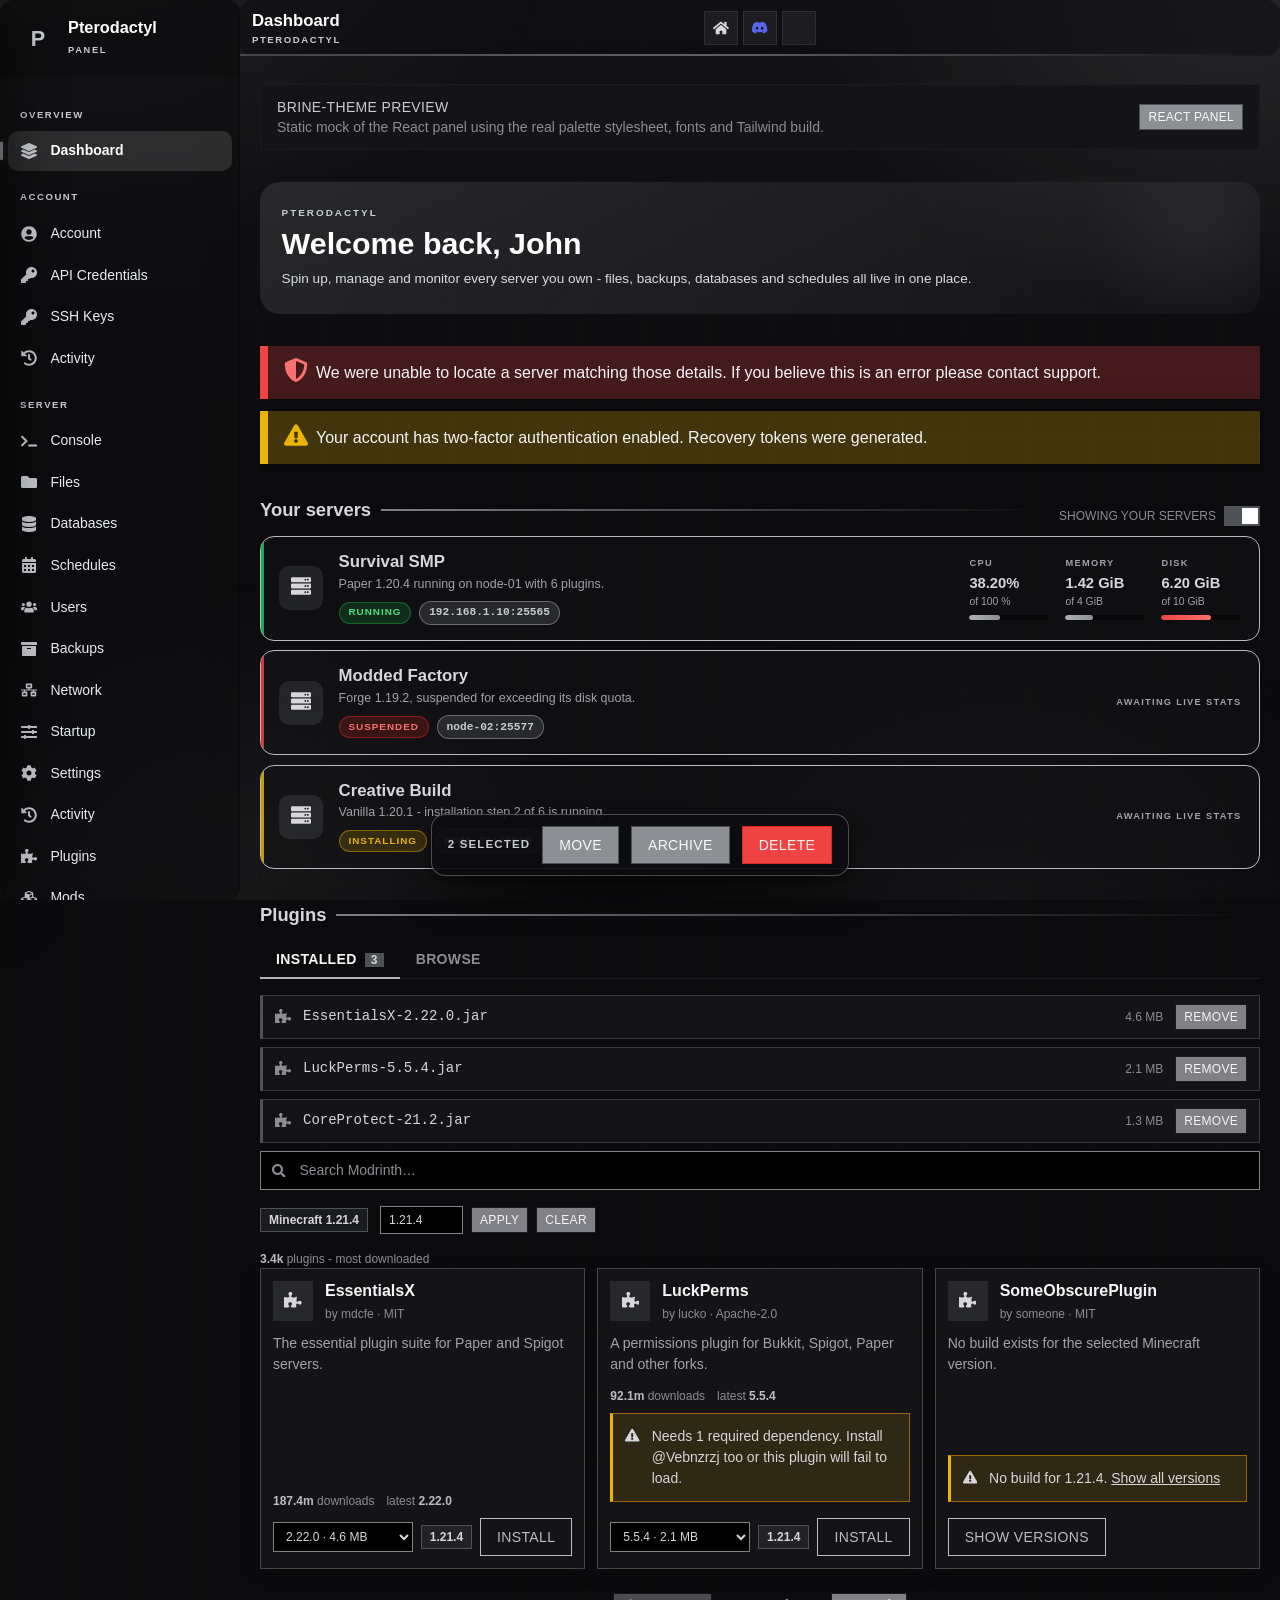
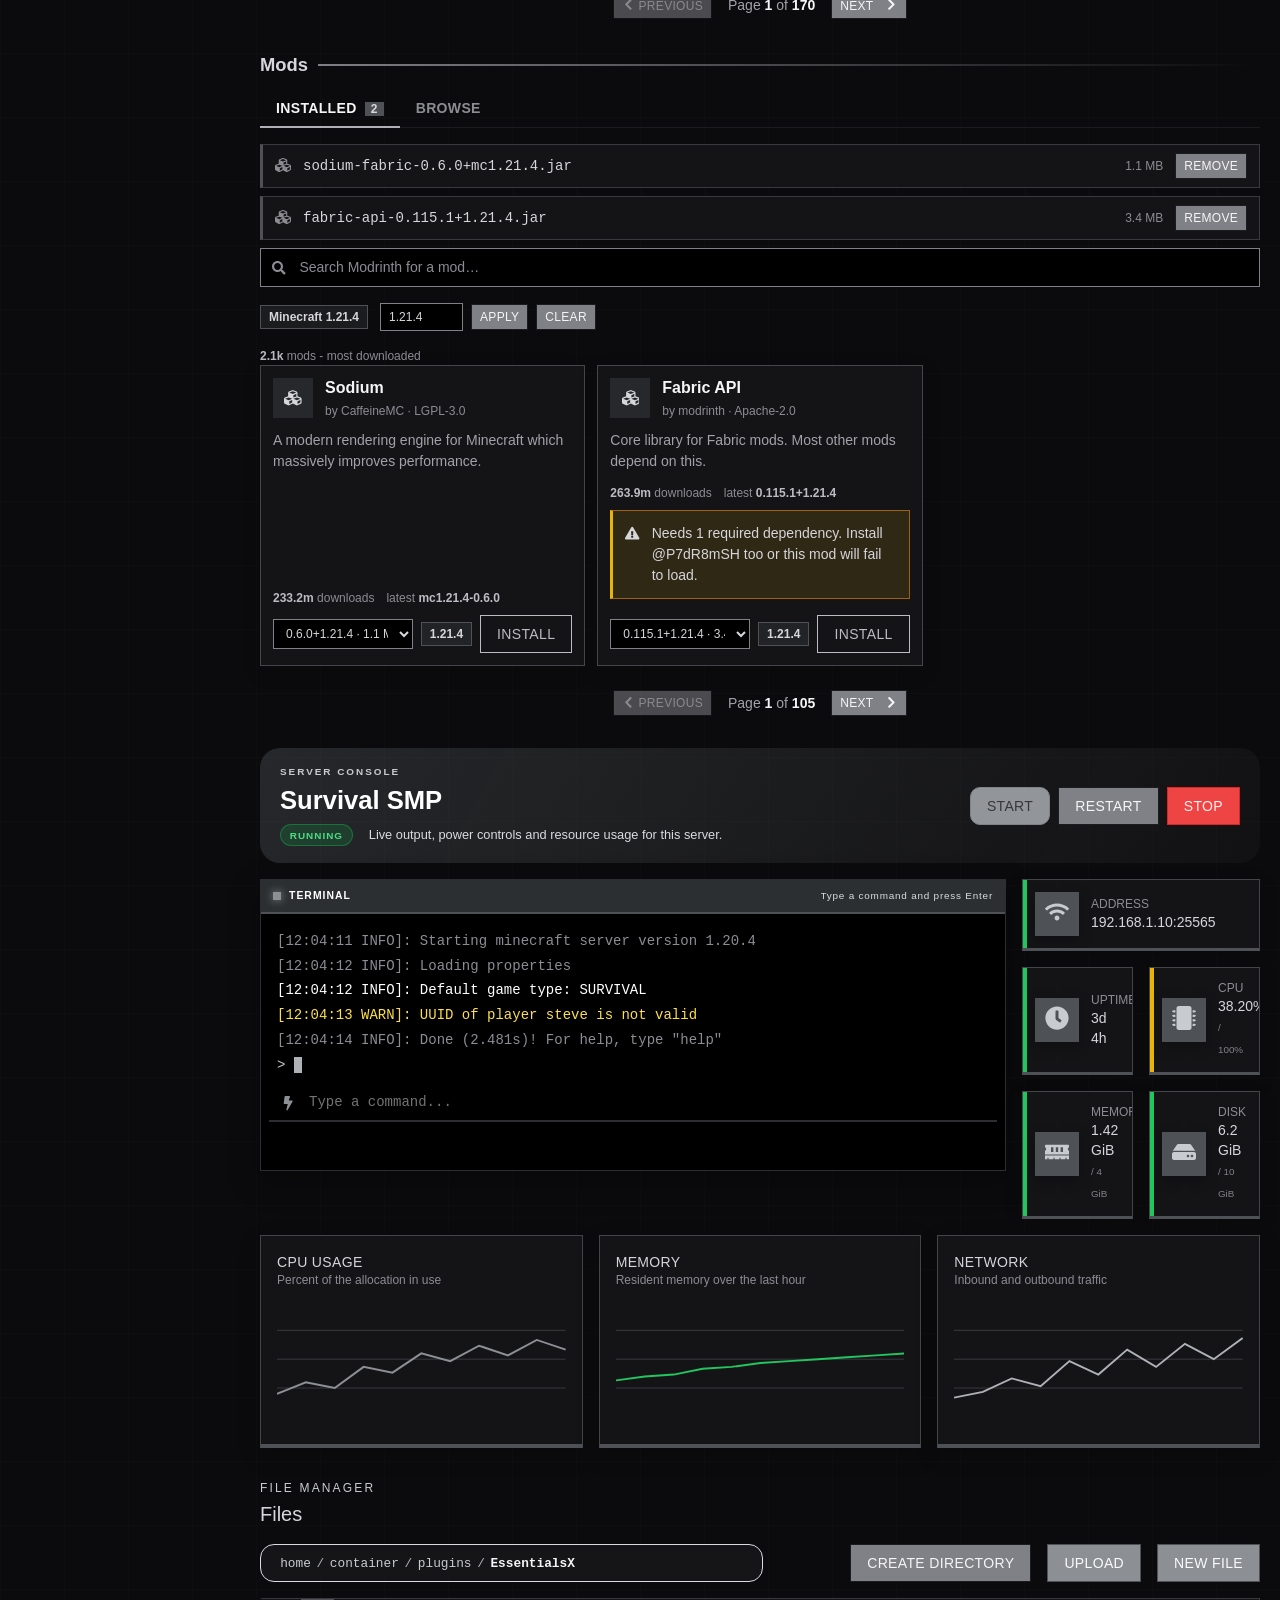
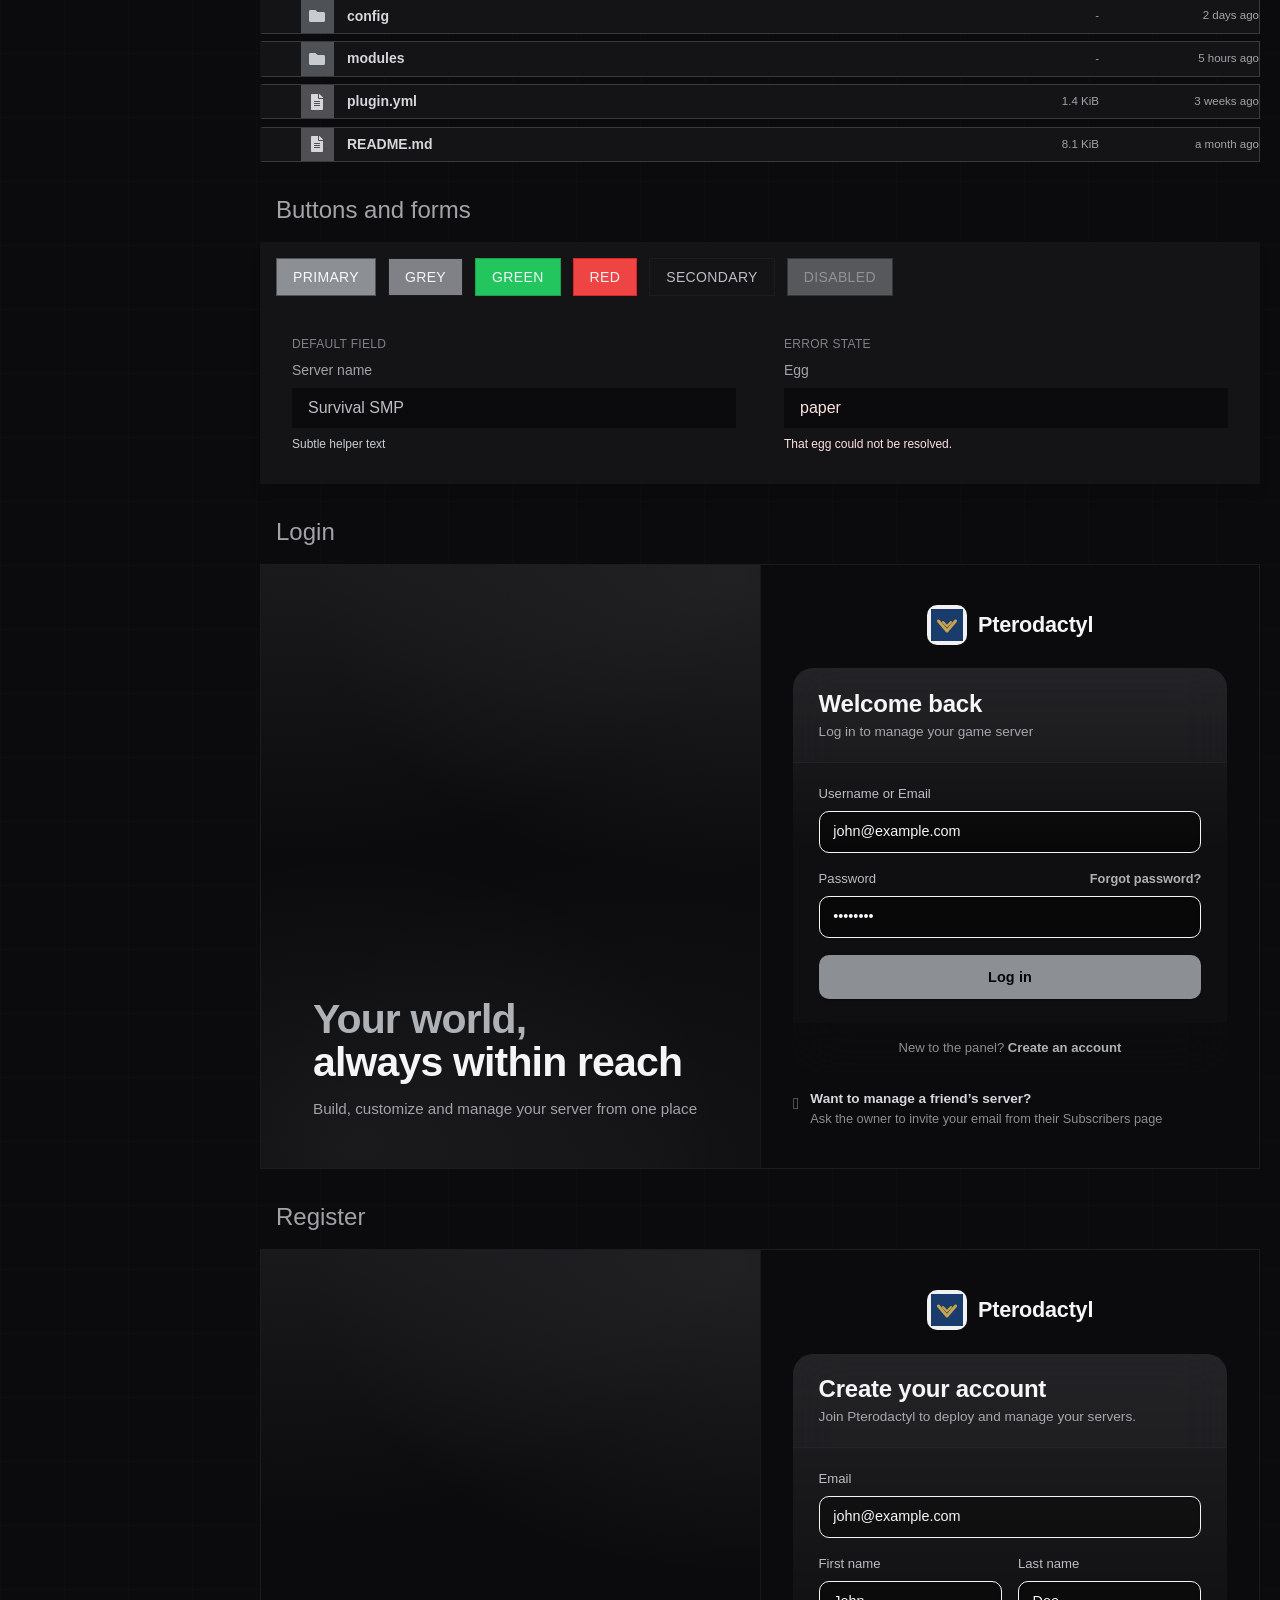
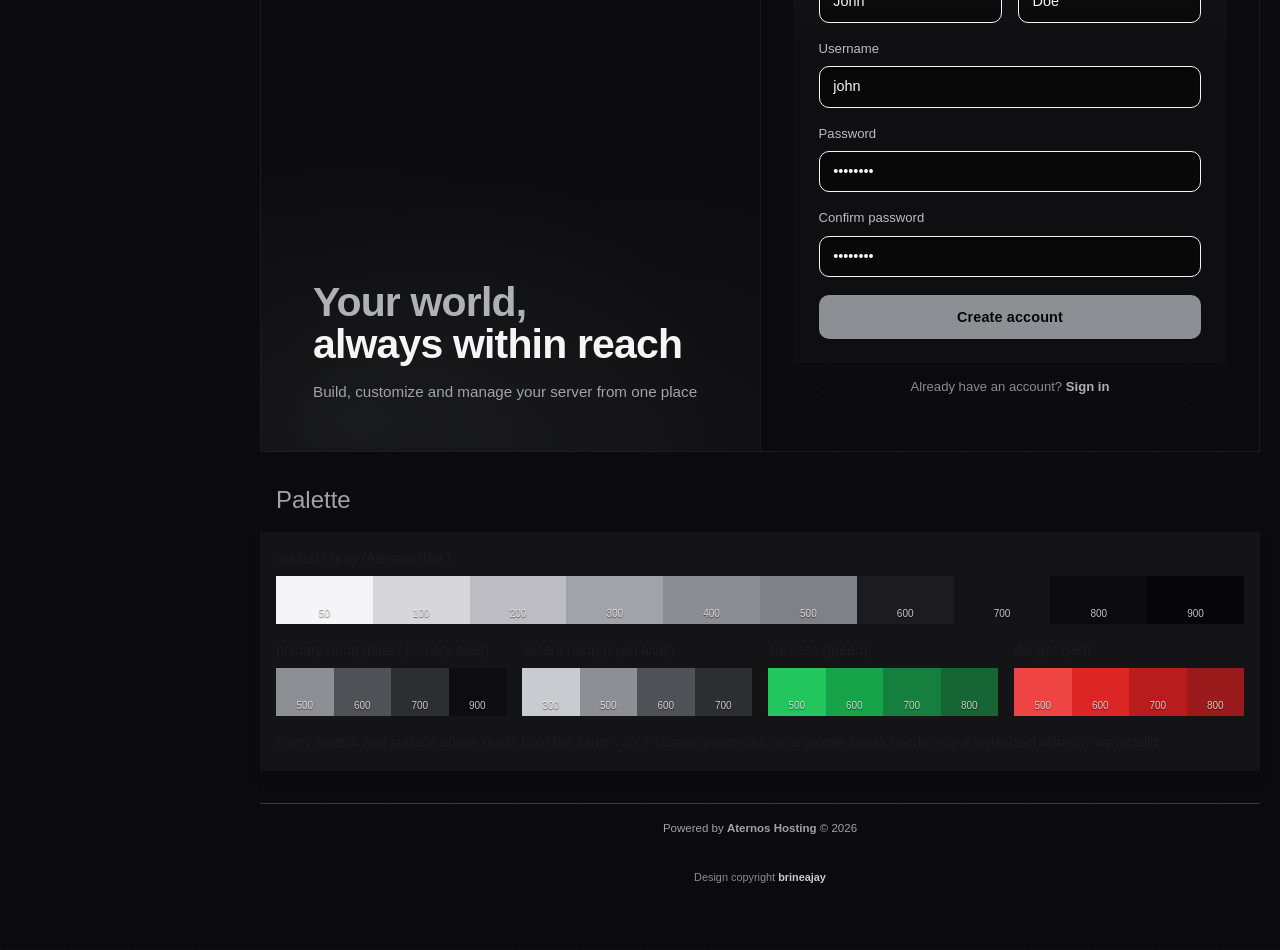
==== preview/index.html @ 27217c0c "Polish pass on both palettes, and fix the preview that was lying about them The preview harness was " ====
<!DOCTYPE html>
<html lang="en" data-theme="dark">
    <head>
        <meta charset="utf-8" />
        <meta name="viewport" content="width=device-width, initial-scale=1" />
        <meta name="theme-color" content="#19152e" />
        <title>brine-theme - React panel preview</title>


        <link rel="stylesheet" href="../theme/public/themes/pterodactyl/css/pterodactyl-theme.css" />
        <link rel="stylesheet" href="panel-preview.css" />
    </head>

    <body class="bg-neutral-800 text-neutral-200">
        <div class="pt-shell">
            <!-- Sidebar.tsx ---------------------------------------------------->
            <aside class="pt-sidebar">
                <a href="#" class="pt-brand">
                    <span class="pt-brand-mark">P</span>
                    <span class="min-w-0">
                        <span class="pt-brand-name block truncate">Pterodactyl</span>
                        <span class="pt-brand-sub">Panel</span>
                    </span>
                </a>

                <nav class="pt-nav">
                    <div class="pt-nav-section">Overview</div>
                    <a href="#" class="pt-nav-item active">
                        <span class="pt-nav-ico" data-icon="layer-group" data-icon-size="1rem"></span>
                        <span class="flex-1 truncate">Dashboard</span>
                    </a>

                    <div class="pt-nav-section">Account</div>
                    <a href="#" class="pt-nav-item">
                        <span class="pt-nav-ico" data-icon="user-circle" data-icon-size="1rem"></span>
                        <span class="flex-1 truncate">Account</span>
                    </a>
                    <a href="#" class="pt-nav-item">
                        <span class="pt-nav-ico" data-icon="key" data-icon-size="1rem"></span>
                        <span class="flex-1 truncate">API Credentials</span>
                    </a>
                    <a href="#" class="pt-nav-item">
                        <span class="pt-nav-ico" data-icon="key" data-icon-size="1rem"></span>
                        <span class="flex-1 truncate">SSH Keys</span>
                    </a>
                    <a href="#" class="pt-nav-item">
                        <span class="pt-nav-ico" data-icon="history" data-icon-size="1rem"></span>
                        <span class="flex-1 truncate">Activity</span>
                    </a>

                    <div class="pt-nav-section">Server</div>
                    <a href="#" class="pt-nav-item">
                        <span class="pt-nav-ico" data-icon="terminal" data-icon-size="1rem"></span>
                        <span class="flex-1 truncate">Console</span>
                    </a>
                    <a href="#" class="pt-nav-item">
                        <span class="pt-nav-ico" data-icon="folder" data-icon-size="1rem"></span>
                        <span class="flex-1 truncate">Files</span>
                    </a>
                    <a href="#" class="pt-nav-item">
                        <span class="pt-nav-ico" data-icon="database" data-icon-size="1rem"></span>
                        <span class="flex-1 truncate">Databases</span>
                    </a>
                    <a href="#" class="pt-nav-item">
                        <span class="pt-nav-ico" data-icon="calendar-alt" data-icon-size="1rem"></span>
                        <span class="flex-1 truncate">Schedules</span>
                    </a>
                    <a href="#" class="pt-nav-item">
                        <span class="pt-nav-ico" data-icon="users" data-icon-size="1rem"></span>
                        <span class="flex-1 truncate">Users</span>
                    </a>
                    <a href="#" class="pt-nav-item">
                        <span class="pt-nav-ico" data-icon="archive" data-icon-size="1rem"></span>
                        <span class="flex-1 truncate">Backups</span>
                    </a>
                    <a href="#" class="pt-nav-item">
                        <span class="pt-nav-ico" data-icon="network-wired" data-icon-size="1rem"></span>
                        <span class="flex-1 truncate">Network</span>
                    </a>
                    <a href="#" class="pt-nav-item">
                        <span class="pt-nav-ico" data-icon="sliders-h" data-icon-size="1rem"></span>
                        <span class="flex-1 truncate">Startup</span>
                    </a>
                    <a href="#" class="pt-nav-item">
                        <span class="pt-nav-ico" data-icon="cog" data-icon-size="1rem"></span>
                        <span class="flex-1 truncate">Settings</span>
                    </a>
                    <a href="#" class="pt-nav-item">
                        <span class="pt-nav-ico" data-icon="history" data-icon-size="1rem"></span>
                        <span class="flex-1 truncate">Activity</span>
                    </a>
                    <!-- The theme's own jar routes. Shown per server based on what
                         it can actually hold: plugins/ means Plugins, mods/ means
                         Mods, and a hybrid with both gets both. -->
                    <a href="#" class="pt-nav-item">
                        <span class="pt-nav-ico" data-icon="puzzle-piece" data-icon-size="1rem"></span>
                        <span class="flex-1 truncate">Plugins</span>
                    </a>
                    <a href="#" class="pt-nav-item">
                        <span class="pt-nav-ico" data-icon="cubes" data-icon-size="1rem"></span>
                        <span class="flex-1 truncate">Mods</span>
                    </a>
                    <a href="#" class="pt-nav-item">
                        <span class="pt-nav-ico" data-icon="shield-alt" data-icon-size="1rem"></span>
                        <span class="flex-1 truncate">Admin Area</span>
                    </a>
                </nav>

                <div class="pt-sidebar-foot">
                    <div class="flex items-center gap-3">
                        <span class="pt-avatar-btn" style="cursor: default">
                            <span class="flex items-center justify-center w-7 h-7 rounded-full bg-gold-600 text-navy-900 text-2xs font-bold">JD</span>
                        </span>
                        <span class="min-w-0 flex-1">
                            <strong class="truncate">jdoe</strong>
                            <span class="truncate block">Pterodactyl Panel</span>
                        </span>
                        <button type="button" class="pt-logout-btn" title="Sign Out" aria-label="Sign Out">
                            <span data-icon="sign-out-alt" data-icon-size="0.9rem"></span>
                        </button>
                    </div>
                </div>
            </aside>

            <div class="pt-shell-body">
                <!-- NavigationBar.tsx ------------------------------------------>
                <!--
                    Mirrors the real component exactly: a three-column grid of
                    pt-topbar-lead (burger + title), the pt-topbar-links cluster,
                    and an empty pt-topbar-tail for balance. The previous version
                    of this preview still showed the old search / dashboard /
                    admin / avatar / sign-out row, which the component removed -
                    so the audit this file was used for was reading markup that no
                    longer exists. The cluster is the admin's Home / Discord /
                    Status quick links from QuickLinks.tsx, each hidden when the
                    admin switches that link off.
                -->
                <header class="pt-topbar">
                    <div class="pt-topbar-lead">
                        <button type="button" class="pt-burger" id="ptPreviewBurger" aria-label="Open navigation menu">
                            <span data-icon="bars" data-icon-size="1.1rem"></span>
                        </button>
                        <div class="pt-topbar-title">
                            Dashboard
                            <small>Pterodactyl</small>
                        </div>
                    </div>

                    <nav class="pt-topbar-links" aria-label="Quick links">
                        <a href="#" title="Home" aria-label="Home">
                            <span data-icon="home" data-icon-size="1rem"></span>
                        </a>
                        <a href="#" class="pt-topbar-link-discord" title="Discord" aria-label="Discord" rel="noopener noreferrer">
                            <svg viewBox="0 0 24 24" width="1.04em" height="1.04em" fill="currentColor" aria-hidden="true" focusable="false" style="display:block">
                                <path d="M20.317 4.3698a19.7913 19.7913 0 00-4.8851-1.5152.0741.0741 0 00-.0785.0371c-.211.3753-.4447.8648-.6083 1.2495-1.8447-.2762-3.68-.2762-5.4868 0-.1636-.3933-.4058-.8742-.6177-1.2495a.077.077 0 00-.0785-.037 19.7363 19.7363 0 00-4.8852 1.515.0699.0699 0 00-.0321.0277C.5334 9.0458-.319 13.5799.0992 18.0578a.0824.0824 0 00.0312.0561c2.0528 1.5076 4.0413 2.4228 5.9929 3.0294a.0777.0777 0 00.0842-.0276c.4616-.6304.8731-1.2952 1.226-1.9942a.076.076 0 00-.0416-.1057c-.6528-.2476-1.2743-.5495-1.8722-.8923a.077.077 0 01-.0076-.1277c.1258-.0943.2517-.1923.3718-.2914a.0743.0743 0 01.0776-.0105c3.9278 1.7933 8.18 1.7933 12.0614 0a.0739.0739 0 01.0785.0095c.1202.099.246.1981.3728.2924a.077.077 0 01-.0066.1276 12.2986 12.2986 0 01-1.873.8914.0766.0766 0 00-.0407.1067c.3604.698.7719 1.3628 1.225 1.9932a.076.076 0 00.0842.0286c1.961-.6067 3.9495-1.5219 6.0023-3.0294a.077.077 0 00.0313-.0552c.5004-5.177-.8382-9.6739-3.5485-13.6604a.061.061 0 00-.0312-.0286zM8.02 15.3312c-1.1825 0-2.1569-1.0857-2.1569-2.419 0-1.3332.9555-2.4189 2.157-2.4189 1.2108 0 2.1757 1.0952 2.1568 2.419 0 1.3332-.9555 2.4189-2.1569 2.4189zm7.9748 0c-1.1825 0-2.1569-1.0857-2.1569-2.419 0-1.3332.9554-2.4189 2.1569-2.4189 1.2108 0 2.1757 1.0952 2.1568 2.419 0 1.3332-.946 2.4189-2.1568 2.4189Z"></path>
                            </svg>
                        </a>
                        <a href="#" class="pt-topbar-link-status" title="Status" aria-label="Status" rel="noopener noreferrer">
                            <span data-icon="signal" data-icon-size="1rem"></span>
                        </a>
                    </nav>

                    <div class="pt-topbar-tail" aria-hidden="true"></div>
                </header>

                <main class="pt-shell-main">
                    <div class="mx-auto w-full max-w-[1200px] space-y-8">
                        <!-- Preview banner ------------------------------------>
                        <section class="rounded border border-neutral-600 bg-neutral-700 px-4 py-3 flex flex-wrap items-center justify-between gap-3">
                            <div class="min-w-0">
                                <p class="text-sm uppercase tracking-wide text-gold-300">brine-theme preview</p>
                                <p class="text-neutral-400 text-sm">
                                    Static mock of the React panel using the real palette stylesheet, fonts and Tailwind build.
                                </p>
                            </div>
                            <div class="flex gap-3">
                                <a href="index.html" class="pt-btn pt-btn-primary pt-btn-xs">React panel</a>
                            </div>
                        </section>

                        <!-- DashboardContainer: hero -------------------------->
                        <section class="pt-hero">
                            <p class="pt-hero-eyebrow">Pterodactyl</p>
                            <h1>Welcome back, John</h1>
                            <p class="pt-hero-sub">
                                Spin up, manage and monitor every server you own - files, backups, databases and
                                schedules all live in one place.
                            </p>
                        </section>

                        <!-- alert/Alert.tsx ----------------------------------->
                        <section class="space-y-3">
                            <div class="pt-alert pt-alert-danger">
                                <span class="mr-2 text-red-400" data-icon="shield-alt" data-icon-size="1.5rem"></span>
                                <p>
                                    We were unable to locate a server matching those details. If you believe this is an error
                                    please contact support.
                                </p>
                            </div>
                            <div class="pt-alert pt-alert-warning">
                                <span class="mr-2 text-yellow-500" data-icon="exclamation-triangle" data-icon-size="1.5rem"></span>
                                <p>Your account has two-factor authentication enabled. Recovery tokens were generated.</p>
                            </div>
                        </section>

                        <!-- DashboardContainer: server list -------------------->
                        <section>
                            <div class="flex flex-wrap justify-between items-center gap-3">
                                <h2 class="pt-section-title !mt-0 flex-1">Your servers</h2>
                                <div class="flex justify-end items-center">
                                    <p class="uppercase text-xs text-neutral-400 mr-2">Showing your servers</p>
                                    <span class="inline-block w-9 h-5 rounded-full bg-gold-600 relative">
                                        <span class="absolute top-0.5 right-0.5 w-4 h-4 rounded-full bg-white"></span>
                                    </span>
                                </div>
                            </div>

                            <!-- ServerRow.tsx -->
                            <a href="#" class="pt-server-card" style="--pt-status: rgb(var(--pt-green-500))">
                                <div class="pt-server-tile">
                                    <span data-icon="server" data-icon-size="1.25rem"></span>
                                </div>
                                <div class="min-w-0">
                                    <p class="pt-server-name">Survival SMP</p>
                                    <p class="pt-server-desc">Paper 1.20.4 running on node-01 with 6 plugins.</p>
                                    <div class="pt-server-meta">
                                        <span class="pt-chip pt-chip--online">Running</span>
                                        <span class="pt-chip pt-chip--allocation">192.168.1.10:25565</span>
                                    </div>
                                </div>
                                <div class="pt-server-stats">
                                    <div class="pt-stat">
                                        <div class="pt-stat-label">CPU</div>
                                        <div class="pt-stat-value">38.20%</div>
                                        <div class="pt-stat-limit">of 100 %</div>
                                        <div class="pt-bar"><i style="width: 38%"></i></div>
                                    </div>
                                    <div class="pt-stat">
                                        <div class="pt-stat-label">Memory</div>
                                        <div class="pt-stat-value">1.42 GiB</div>
                                        <div class="pt-stat-limit">of 4 GiB</div>
                                        <div class="pt-bar"><i style="width: 35%"></i></div>
                                    </div>
                                    <div class="pt-stat">
                                        <div class="pt-stat-label">Disk</div>
                                        <div class="pt-stat-value">6.20 GiB</div>
                                        <div class="pt-stat-limit">of 10 GiB</div>
                                        <div class="pt-bar is-alarm"><i style="width: 62%"></i></div>
                                    </div>
                                </div>
                            </a>

                            <a href="#" class="pt-server-card" style="--pt-status: rgb(var(--pt-red-500))">
                                <div class="pt-server-tile">
                                    <span data-icon="server" data-icon-size="1.25rem"></span>
                                </div>
                                <div class="min-w-0">
                                    <p class="pt-server-name">Modded Factory</p>
                                    <p class="pt-server-desc">Forge 1.19.2, suspended for exceeding its disk quota.</p>
                                    <div class="pt-server-meta">
                                        <span class="pt-chip pt-chip--offline">Suspended</span>
                                        <span class="pt-chip pt-chip--allocation">node-02:25577</span>
                                    </div>
                                </div>
                                <div class="pt-server-stats">
                                    <span class="pt-stat-label">Awaiting live stats</span>
                                </div>
                            </a>

                            <a href="#" class="pt-server-card" style="--pt-status: rgb(var(--pt-yellow-500))">
                                <div class="pt-server-tile">
                                    <span data-icon="server" data-icon-size="1.25rem"></span>
                                </div>
                                <div class="min-w-0">
                                    <p class="pt-server-name">Creative Build</p>
                                    <p class="pt-server-desc">Vanilla 1.20.1 - installation step 2 of 6 is running.</p>
                                    <div class="pt-server-meta">
                                        <span class="pt-chip pt-chip--busy">Installing</span>
                                        <span class="pt-chip pt-chip--allocation">node-01:25599</span>
                                    </div>
                                </div>
                                <div class="pt-server-stats">
                                    <span class="pt-stat-label">Awaiting live stats</span>
                                </div>
                            </a>
                        </section>

                        <!-- Plugins ------------------------------------------->
                        <!-- Mirrors components/server/plugins/PluginsContainer.tsx.
                             Static: the tabs show the installed list, with a search
                             result set below it so both states of the page are
                             visible in one screenshot. -->
                        <section>
                            <h2 class="pt-section-title !mt-0">Plugins</h2>

                            <div class="pg-tabs">
                                <button type="button" class="pg-tab pg-tab--active">
                                    Installed<span class="pg-count">3</span>
                                </button>
                                <button type="button" class="pg-tab">Browse</button>
                            </div>

                            <div class="pg-row">
                                <span class="text-gray-400"><span data-icon="puzzle-piece" data-icon-size="1rem"></span></span>
                                <span class="pg-row-name">EssentialsX-2.22.0.jar</span>
                                <span class="pg-row-meta">4.6 MB</span>
                                <button type="button" class="pt-btn pt-btn-grey pt-btn-xs">Remove</button>
                            </div>
                            <div class="pg-row">
                                <span class="text-gray-400"><span data-icon="puzzle-piece" data-icon-size="1rem"></span></span>
                                <span class="pg-row-name">LuckPerms-5.5.4.jar</span>
                                <span class="pg-row-meta">2.1 MB</span>
                                <button type="button" class="pt-btn pt-btn-grey pt-btn-xs">Remove</button>
                            </div>
                            <div class="pg-row">
                                <span class="text-gray-400"><span data-icon="puzzle-piece" data-icon-size="1rem"></span></span>
                                <span class="pg-row-name">CoreProtect-21.2.jar</span>
                                <span class="pg-row-meta">1.3 MB</span>
                                <button type="button" class="pt-btn pt-btn-grey pt-btn-xs">Remove</button>
                            </div>

                            <div class="pg-toolbar mt-6">
                                <div class="pg-searchwrap">
                                    <span class="pg-searchicon" data-icon="search" data-icon-size="0.85rem"></span>
                                    <input class="pg-search" type="text" placeholder="Search Modrinth…" value="" aria-label="Search plugins" autocomplete="off" />
                                </div>
                            </div>

                            <div class="pg-filterbar">
                                <span class="pg-badge">Minecraft 1.21.4</span>
                                <form class="pg-versionform">
                                    <input class="pg-versioninput" type="text" value="1.21.4" aria-label="Minecraft version" size="8" />
                                    <button type="button" class="pt-btn pt-btn-grey pt-btn-xs">Apply</button>
                                    <button type="button" class="pt-btn pt-btn-grey pt-btn-xs">Clear</button>
                                </form>
                            </div>

                            <div class="pg-meta mb-3">
                                <span><strong>3.4k</strong> plugins - most downloaded</span>
                            </div>

                            <div class="pg-results">
                                <div class="pg-project">
                                    <div class="pg-project-head">
                                        <span class="pg-project-icon"><span data-icon="puzzle-piece" data-icon-size="1.1rem"></span></span>
                                        <span class="min-w-0 flex-1">
                                            <span class="pg-project-title block truncate">EssentialsX</span>
                                            <span class="pg-project-author">by mdcfe · MIT</span>
                                        </span>
                                    </div>
                                    <p class="pg-desc">The essential plugin suite for Paper and Spigot servers.</p>
                                    <div class="pg-meta mb-2">
                                        <span><strong>187.4m</strong> downloads</span>
                                        <span>latest <strong>2.22.0</strong></span>
                                    </div>
                                    <div class="pg-foot">
                                        <select class="pg-select" aria-label="Version for EssentialsX">
                                            <option>2.22.0 · 4.6 MB</option>
                                            <option>2.21.0 · 4.5 MB</option>
                                        </select>
                                        <span class="pg-badge">1.21.4</span>
                                        <button type="button" class="pt-btn">Install</button>
                                    </div>
                                </div>

                                <div class="pg-project">
                                    <div class="pg-project-head">
                                        <span class="pg-project-icon"><span data-icon="puzzle-piece" data-icon-size="1.1rem"></span></span>
                                        <span class="min-w-0 flex-1">
                                            <span class="pg-project-title block truncate">LuckPerms</span>
                                            <span class="pg-project-author">by lucko · Apache-2.0</span>
                                        </span>
                                    </div>
                                    <p class="pg-desc">A permissions plugin for Bukkit, Spigot, Paper and other forks.</p>
                                    <div class="pg-meta mb-2">
                                        <span><strong>92.1m</strong> downloads</span>
                                        <span>latest <strong>5.5.4</strong></span>
                                    </div>
                                    <div class="pg-notice pg-notice--warn mb-2">
                                        <span data-icon="exclamation-triangle" data-icon-size="0.9rem"></span>
                                        <span>Needs 1 required dependency. Install @Vebnzrzj too or this plugin will fail to load.</span>
                                    </div>
                                    <div class="pg-foot">
                                        <select class="pg-select" aria-label="Version for LuckPerms">
                                            <option>5.5.4 · 2.1 MB</option>
                                            <option>5.5.3 · 2.1 MB</option>
                                        </select>
                                        <span class="pg-badge">1.21.4</span>
                                        <button type="button" class="pt-btn">Install</button>
                                    </div>
                                </div>

                                <div class="pg-project">
                                    <div class="pg-project-head">
                                        <span class="pg-project-icon"><span data-icon="puzzle-piece" data-icon-size="1.1rem"></span></span>
                                        <span class="min-w-0 flex-1">
                                            <span class="pg-project-title block truncate">SomeObscurePlugin</span>
                                            <span class="pg-project-author">by someone · MIT</span>
                                        </span>
                                    </div>
                                    <p class="pg-desc">No build exists for the selected Minecraft version.</p>
                                    <div class="pg-notice pg-notice--warn mb-2">
                                        <span data-icon="exclamation-triangle" data-icon-size="0.9rem"></span>
                                        <span>No build for 1.21.4. <button type="button" class="pg-linkish">Show all versions</button></span>
                                    </div>
                                    <div class="pg-foot">
                                        <button type="button" class="pt-btn">Show versions</button>
                                    </div>
                                </div>
                            </div>

                            <div class="pg-pagination">
                                <button type="button" class="pt-btn pt-btn-grey pt-btn-xs" disabled>
                                    <span data-icon="chevron-left" data-icon-size="0.8rem"></span>
                                    <span class="ml-2">Previous</span>
                                </button>
                                <span class="pg-pageinfo">Page <strong>1</strong> of <strong>170</strong></span>
                                <button type="button" class="pt-btn pt-btn-grey pt-btn-xs">
                                    <span class="mr-2">Next</span>
                                    <span data-icon="chevron-right" data-icon-size="0.8rem"></span>
                                </button>
                            </div>
                        </section>

                        <!-- Mods (JarsContainer with kind="mods") ---------------->
                        <!-- Same component as Plugins, parameterised: directory mods/,
                             project_type:mod, loaders forge/fabric/quilt/neoforge. -->
                        <section>
                            <h2 class="pt-section-title !mt-0">Mods</h2>

                            <div class="pg-tabs">
                                <button type="button" class="pg-tab pg-tab--active">
                                    Installed<span class="pg-count">2</span>
                                </button>
                                <button type="button" class="pg-tab">Browse</button>
                            </div>

                            <div class="pg-row">
                                <span class="text-gray-400"><span data-icon="cubes" data-icon-size="1rem"></span></span>
                                <span class="pg-row-name">sodium-fabric-0.6.0+mc1.21.4.jar</span>
                                <span class="pg-row-meta">1.1 MB</span>
                                <button type="button" class="pt-btn pt-btn-grey pt-btn-xs">Remove</button>
                            </div>
                            <div class="pg-row">
                                <span class="text-gray-400"><span data-icon="cubes" data-icon-size="1rem"></span></span>
                                <span class="pg-row-name">fabric-api-0.115.1+1.21.4.jar</span>
                                <span class="pg-row-meta">3.4 MB</span>
                                <button type="button" class="pt-btn pt-btn-grey pt-btn-xs">Remove</button>
                            </div>

                            <div class="pg-toolbar mt-6">
                                <div class="pg-searchwrap">
                                    <span class="pg-searchicon" data-icon="search" data-icon-size="0.85rem"></span>
                                    <input class="pg-search" type="text" placeholder="Search Modrinth for a mod…" aria-label="Search Mods" autocomplete="off" />
                                </div>
                            </div>

                            <div class="pg-filterbar">
                                <span class="pg-badge">Minecraft 1.21.4</span>
                                <form class="pg-versionform">
                                    <input class="pg-versioninput" type="text" value="1.21.4" aria-label="Minecraft version" size="8" />
                                    <button type="button" class="pt-btn pt-btn-grey pt-btn-xs">Apply</button>
                                    <button type="button" class="pt-btn pt-btn-grey pt-btn-xs">Clear</button>
                                </form>
                            </div>

                            <div class="pg-meta mb-3">
                                <span><strong>2.1k</strong> mods - most downloaded</span>
                            </div>

                            <div class="pg-results">
                                <div class="pg-project">
                                    <div class="pg-project-head">
                                        <span class="pg-project-icon"><span data-icon="cubes" data-icon-size="1.1rem"></span></span>
                                        <span class="min-w-0 flex-1">
                                            <span class="pg-project-title block truncate">Sodium</span>
                                            <span class="pg-project-author">by CaffeineMC · LGPL-3.0</span>
                                        </span>
                                    </div>
                                    <p class="pg-desc">A modern rendering engine for Minecraft which massively improves performance.</p>
                                    <div class="pg-meta mb-2">
                                        <span><strong>233.2m</strong> downloads</span>
                                        <span>latest <strong>mc1.21.4-0.6.0</strong></span>
                                    </div>
                                    <div class="pg-foot">
                                        <select class="pg-select" aria-label="Version for Sodium">
                                            <option>0.6.0+1.21.4 · 1.1 MB</option>
                                            <option>0.5.8+1.21.1 · 1.0 MB</option>
                                        </select>
                                        <span class="pg-badge">1.21.4</span>
                                        <button type="button" class="pt-btn">Install</button>
                                    </div>
                                </div>

                                <div class="pg-project">
                                    <div class="pg-project-head">
                                        <span class="pg-project-icon"><span data-icon="cubes" data-icon-size="1.1rem"></span></span>
                                        <span class="min-w-0 flex-1">
                                            <span class="pg-project-title block truncate">Fabric API</span>
                                            <span class="pg-project-author">by modrinth · Apache-2.0</span>
                                        </span>
                                    </div>
                                    <p class="pg-desc">Core library for Fabric mods. Most other mods depend on this.</p>
                                    <div class="pg-meta mb-2">
                                        <span><strong>263.9m</strong> downloads</span>
                                        <span>latest <strong>0.115.1+1.21.4</strong></span>
                                    </div>
                                    <div class="pg-notice pg-notice--warn mb-2">
                                        <span data-icon="exclamation-triangle" data-icon-size="0.9rem"></span>
                                        <span>Needs 1 required dependency. Install @P7dR8mSH too or this mod will fail to load.</span>
                                    </div>
                                    <div class="pg-foot">
                                        <select class="pg-select" aria-label="Version for Fabric API">
                                            <option>0.115.1+1.21.4 · 3.4 MB</option>
                                        </select>
                                        <span class="pg-badge">1.21.4</span>
                                        <button type="button" class="pt-btn">Install</button>
                                    </div>
                                </div>
                            </div>

                            <div class="pg-pagination">
                                <button type="button" class="pt-btn pt-btn-grey pt-btn-xs" disabled>
                                    <span data-icon="chevron-left" data-icon-size="0.8rem"></span>
                                    <span class="ml-2">Previous</span>
                                </button>
                                <span class="pg-pageinfo">Page <strong>1</strong> of <strong>105</strong></span>
                                <button type="button" class="pt-btn pt-btn-grey pt-btn-xs">
                                    <span class="mr-2">Next</span>
                                    <span data-icon="chevron-right" data-icon-size="0.8rem"></span>
                                </button>
                            </div>
                        </section>


                        <!-- ServerConsoleContainer.tsx ------------------------->
                        <section>
                            <div class="pt-console-head">
                                <div class="min-w-0">
                                    <p class="pt-hero-eyebrow">Server console</p>
                                    <h1>Survival SMP</h1>
                                    <p class="pt-console-desc">
                                        <span class="pt-chip pt-chip--online mr-2 align-middle">Running</span>
                                        Live output, power controls and resource usage for this server.
                                    </p>
                                </div>
                                <div class="pt-console-actions">
                                    <div class="flex flex-wrap justify-start sm:justify-end gap-2 w-full sm:w-auto">
                                        <button type="button" class="pt-btn pt-btn-primary pt-power" disabled>Start</button>
                                        <button type="button" class="pt-btn pt-btn-grey">Restart</button>
                                        <button type="button" class="pt-btn pt-btn-red">Stop</button>
                                    </div>
                                </div>
                            </div>

                            <div class="grid grid-cols-4 gap-2 sm:gap-4 mb-4">
                                <div class="col-span-4 lg:col-span-3">
                                    <!-- console/Console.tsx -->
                                    <div class="terminal_container">
                                        <div class="terminal_bar">
                                            <span class="terminal_dot"></span>
                                            <span class="terminal_title">Terminal</span>
                                            <span class="terminal_hint">Type a command and press Enter</span>
                                        </div>
                                        <div class="terminal">
                                            <div class="p-2 font-mono text-sm leading-relaxed text-green-300 space-y-0.5">
                                                <p class="text-gray-400">[12:04:11 INFO]: Starting minecraft server version 1.20.4</p>
                                                <p class="text-gray-400">[12:04:12 INFO]: Loading properties</p>
                                                <p class="text-white">[12:04:12 INFO]: Default game type: SURVIVAL</p>
                                                <p class="text-yellow-300">[12:04:13 WARN]: UUID of player steve is not valid</p>
                                                <p class="text-gray-400">[12:04:14 INFO]: Done (2.481s)! For help, type "help"</p>
                                                <p class="text-gold-300">&gt; <span class="inline-block w-2 h-4 bg-gold-400 align-middle"></span></p>
                                            </div>
                                            <div class="relative">
                                                <span class="command_icon" data-icon="bolt" data-icon-size="0.9rem"></span>
                                                <input class="command_input" placeholder="Type a command..." />
                                            </div>
                                        </div>
                                    </div>
                                </div>

                                <!-- ServerDetailsBlock.tsx / StatBlock.tsx ------>
                                <div class="col-span-4 lg:col-span-1 grid grid-cols-6 gap-2 md:gap-4 order-last lg:order-none">
                                    <div class="pt-console-stat col-span-6">
                                        <div class="status_bar bg-green-500"></div>
                                        <div class="icon bg-navy-600 text-gold-300"><span data-icon="wifi" data-icon-size="1.5rem"></span></div>
                                        <div class="flex-1 min-w-0">
                                            <p class="text-neutral-400 text-xs uppercase">Address</p>
                                            <p class="text-neutral-100 text-sm truncate">192.168.1.10:25565</p>
                                        </div>
                                    </div>
                                    <div class="pt-console-stat col-span-3">
                                        <div class="status_bar bg-green-500"></div>
                                        <div class="icon bg-navy-600 text-gold-300"><span data-icon="clock" data-icon-size="1.5rem"></span></div>
                                        <div class="flex-1 min-w-0">
                                            <p class="text-neutral-400 text-xs uppercase">Uptime</p>
                                            <p class="text-neutral-100 text-sm">3d 4h</p>
                                        </div>
                                    </div>
                                    <div class="pt-console-stat col-span-3">
                                        <div class="status_bar bg-yellow-500"></div>
                                        <div class="icon bg-navy-600 text-gold-300"><span data-icon="cpu" data-icon-size="1.5rem"></span></div>
                                        <div class="flex-1 min-w-0">
                                            <p class="text-neutral-400 text-xs uppercase">CPU</p>
                                            <p class="text-neutral-100 text-sm">38.20% <span class="text-neutral-500 text-[70%]">/ 100%</span></p>
                                        </div>
                                    </div>
                                    <div class="pt-console-stat col-span-3">
                                        <div class="status_bar bg-green-500"></div>
                                        <div class="icon bg-navy-600 text-gold-300"><span data-icon="memory" data-icon-size="1.5rem"></span></div>
                                        <div class="flex-1 min-w-0">
                                            <p class="text-neutral-400 text-xs uppercase">Memory</p>
                                            <p class="text-neutral-100 text-sm">1.42 GiB <span class="text-neutral-500 text-[70%]">/ 4 GiB</span></p>
                                        </div>
                                    </div>
                                    <div class="pt-console-stat col-span-3">
                                        <div class="status_bar bg-green-500"></div>
                                        <div class="icon bg-navy-600 text-gold-300"><span data-icon="hdd" data-icon-size="1.5rem"></span></div>
                                        <div class="flex-1 min-w-0">
                                            <p class="text-neutral-400 text-xs uppercase">Disk</p>
                                            <p class="text-neutral-100 text-sm">6.2 GiB <span class="text-neutral-500 text-[70%]">/ 10 GiB</span></p>
                                        </div>
                                    </div>
                                </div>
                            </div>

                            <!-- StatGraphs.tsx --------------------------------->
                            <div class="grid grid-cols-1 md:grid-cols-3 gap-2 sm:gap-4">
                                <div class="chart_container p-4">
                                    <h3 class="text-sm uppercase tracking-wide">CPU Usage</h3>
                                    <p class="text-xs">Percent of the allocation in use</p>
                                    <svg viewBox="0 0 300 110" class="w-full h-32 mt-3">
                                        <g stroke="rgb(var(--pt-gray-500) / 0.35)" stroke-width="1">
                                            <line x1="0" y1="20" x2="300" y2="20"></line>
                                            <line x1="0" y1="50" x2="300" y2="50"></line>
                                            <line x1="0" y1="80" x2="300" y2="80"></line>
                                        </g>
                                        <polyline fill="none" stroke="rgb(var(--pt-gold-500))" stroke-width="2"
                                            points="0,86 30,74 60,80 90,58 120,64 150,44 180,52 210,36 240,46 270,30 300,40"></polyline>
                                    </svg>
                                </div>
                                <div class="chart_container p-4">
                                    <h3 class="text-sm uppercase tracking-wide">Memory</h3>
                                    <p class="text-xs">Resident memory over the last hour</p>
                                    <svg viewBox="0 0 300 110" class="w-full h-32 mt-3">
                                        <g stroke="rgb(var(--pt-gray-500) / 0.35)" stroke-width="1">
                                            <line x1="0" y1="20" x2="300" y2="20"></line>
                                            <line x1="0" y1="50" x2="300" y2="50"></line>
                                            <line x1="0" y1="80" x2="300" y2="80"></line>
                                        </g>
                                        <polyline fill="none" stroke="rgb(var(--pt-green-500))" stroke-width="2"
                                            points="0,72 30,68 60,66 90,60 120,58 150,54 180,52 210,50 240,48 270,46 300,44"></polyline>
                                    </svg>
                                </div>
                                <div class="chart_container p-4">
                                    <h3 class="text-sm uppercase tracking-wide">Network</h3>
                                    <p class="text-xs">Inbound and outbound traffic</p>
                                    <svg viewBox="0 0 300 110" class="w-full h-32 mt-3">
                                        <g stroke="rgb(var(--pt-gray-500) / 0.35)" stroke-width="1">
                                            <line x1="0" y1="20" x2="300" y2="20"></line>
                                            <line x1="0" y1="50" x2="300" y2="50"></line>
                                            <line x1="0" y1="80" x2="300" y2="80"></line>
                                        </g>
                                        <polyline fill="none" stroke="rgb(var(--pt-navy-400))" stroke-width="2"
                                            points="0,90 30,84 60,70 90,78 120,52 150,66 180,40 210,58 240,34 270,50 300,28"></polyline>
                                    </svg>
                                </div>
                            </div>
                        </section>

                        <!-- File manager -------------------------------------->
                        <section>
                            <p class="text-xs uppercase tracking-[0.18em] text-gold-300 mb-1">File manager</p>
                            <h2 class="text-xl text-neutral-100 mb-4">Files</h2>

                            <div class="flex flex-wrap-reverse md:flex-nowrap mb-4 gap-4">
                                <div class="fm-path">
                                    <span class="fm-path-pad"></span>
                                    <span class="fm-path-root">home</span>
                                    <span class="fm-path-sep">/</span>
                                    <a href="#" class="fm-path-link">container</a>
                                    <span class="fm-path-sep">/</span>
                                    <a href="#" class="fm-path-link">plugins</a>
                                    <span class="fm-path-sep">/</span>
                                    <span class="fm-path-leaf">EssentialsX</span>
                                </div>
                                <div class="grid grid-cols-2 sm:grid-cols-3 w-full gap-4 mb-4 md:flex md:flex-1 md:justify-end md:mb-0">
                                    <button type="button" class="pt-btn pt-btn-grey">Create Directory</button>
                                    <button type="button" class="pt-btn pt-btn-primary">Upload</button>
                                    <button type="button" class="pt-btn pt-btn-primary">New File</button>
                                </div>
                            </div>

                            <div class="fm-file-row">
                                <span class="file_tile" data-icon="folder" data-icon-size="1rem"></span>
                                <span class="file_name">config</span>
                                <span class="file_meta file_meta--size">-</span>
                                <span class="file_meta file_meta--time">2 days ago</span>
                            </div>
                            <div class="fm-file-row">
                                <span class="file_tile" data-icon="folder" data-icon-size="1rem"></span>
                                <span class="file_name">modules</span>
                                <span class="file_meta file_meta--size">-</span>
                                <span class="file_meta file_meta--time">5 hours ago</span>
                            </div>
                            <div class="fm-file-row">
                                <span class="file_tile file_tile--file" data-icon="file-alt" data-icon-size="1rem"></span>
                                <span class="file_name">plugin.yml</span>
                                <span class="file_meta file_meta--size">1.4 KiB</span>
                                <span class="file_meta file_meta--time">3 weeks ago</span>
                            </div>
                            <div class="fm-file-row">
                                <span class="file_tile file_tile--file" data-icon="file-alt" data-icon-size="1rem"></span>
                                <span class="file_name">README.md</span>
                                <span class="file_meta file_meta--size">8.1 KiB</span>
                                <span class="file_meta file_meta--time">a month ago</span>
                            </div>

                            <div class="fixed bottom-0 left-0 right-0 mb-6 flex justify-center z-50 pointer-events-none px-4">
                                <div class="fm-mass pointer-events-auto">
                                    <span class="fm-mass-count">2 selected</span>
                                    <button type="button" class="pt-btn pt-btn-primary">Move</button>
                                    <button type="button" class="pt-btn pt-btn-primary">Archive</button>
                                    <button type="button" class="pt-btn pt-btn-red">Delete</button>
                                </div>
                            </div>
                        </section>

                        <!-- ContentBox.tsx: buttons + forms --------------------->
                        <section>
                            <h2 class="text-neutral-300 mb-4 px-4 text-2xl">Buttons and forms</h2>
                            <div class="pt-content-box space-y-6">
                                <div class="flex flex-wrap gap-3">
                                    <button type="button" class="pt-btn pt-btn-primary">Primary</button>
                                    <button type="button" class="pt-btn pt-btn-grey">Grey</button>
                                    <button type="button" class="pt-btn pt-btn-green">Green</button>
                                    <button type="button" class="pt-btn pt-btn-red">Red</button>
                                    <button type="button" class="pt-btn pt-btn-secondary">Secondary</button>
                                    <button type="button" class="pt-btn pt-btn-primary" disabled>Disabled</button>
                                </div>

                                <div class="grid grid-cols-1 sm:grid-cols-2 gap-4">
                                    <div class="rounded p-4 bg-neutral-700 space-y-2">
                                        <p class="text-neutral-500 text-xs uppercase tracking-wide">Default field</p>
                                        <label class="block text-neutral-300 text-sm mb-2">Server name</label>
                                        <input class="text_input" value="Survival SMP" />
                                        <p class="input-help text-gold-300 text-xs">Subtle helper text</p>
                                    </div>
                                    <div class="rounded p-4 bg-neutral-700 space-y-2">
                                        <p class="text-neutral-500 text-xs uppercase tracking-wide">Error state</p>
                                        <label class="block text-neutral-300 text-sm mb-2">Egg</label>
                                        <input class="text_input text-red-100" value="paper" />
                                        <p class="input-help text-red-100 text-xs">That egg could not be resolved.</p>
                                    </div>
                                </div>
                            </div>
                        </section>

                        <!-- LoginFormContainer.tsx -------------------->
                        <section>
                            <h2 class="text-neutral-300 mb-4 px-4 text-2xl">Login</h2>
                            <div class="overflow-hidden border border-neutral-600">
                                <div class="pt-auth-page" style="min-height: 32rem">
                                    <div class="pt-auth">
                                        <section class="pt-auth-hero">
                                            <div class="pt-auth-hero-copy">
                                                <h2 class="pt-auth-hero-title">
                                                    <span>Your world,</span>
                                                    <span>always within reach</span>
                                                </h2>
                                                <p class="pt-auth-hero-sub">Build, customize and manage your server from one place</p>
                                            </div>
                                        </section>
                                        <section class="pt-auth-panel">
                                            <div class="pt-auth-lockup">
                                                <span class="pt-auth-emblem">
                                                    <img src="../theme/public/themes/pterodactyl/images/logo.svg" alt="" />
                                                </span>
                                                <span class="pt-auth-lockup-name">Pterodactyl</span>
                                            </div>
                                            <div class="pt-auth-card">
                                                <div class="pt-auth-head">
                                                    <h1>Welcome back</h1>
                                                    <p>Log in to manage your game server</p>
                                                </div>
                                                <div class="pt-auth-body">
                                                    <label class="block text-neutral-300 text-sm mb-2">Username or Email</label>
                                                    <input class="text_input mb-4" value="john@example.com" />
                                                    <div class="pt-field-head">
                                                        <label class="block text-neutral-300 text-sm" style="margin-bottom:0">Password</label>
                                                        <span class="pt-field-head-action"><a href="#">Forgot password?</a></span>
                                                    </div>
                                                    <input class="text_input" type="password" value="hunter22" />
                                                    <button type="submit" class="pt-btn pt-btn-primary pt-btn-block">Log in</button>
                                                </div>
                                                <div class="pt-auth-footer">New to the panel? <a href="#register">Create an account</a></div>
                                            </div>
                                            <div class="pt-subuser-hint">
                                                <span class="pt-subuser-hint-icon">&#xf0c0;</span>
                                                <span>
                                                    <strong>Want to manage a friend&rsquo;s server?</strong>
                                                    <span>Ask the owner to invite your email from their Subscribers page</span>
                                                </span>
                                            </div>
                                        </section>
                                    </div>
                                </div>
                            </div>
                        </section>

                        <!-- RegisterContainer.tsx ---------------------->
                        <section id="register">
                            <h2 class="text-neutral-300 mb-4 px-4 text-2xl">Register</h2>
                            <div class="overflow-hidden border border-neutral-600">
                                <div class="pt-auth-page" style="min-height: 40rem">
                                    <div class="pt-auth">
                                        <section class="pt-auth-hero">
                                            <div class="pt-auth-hero-copy">
                                                <h2 class="pt-auth-hero-title">
                                                    <span>Your world,</span>
                                                    <span>always within reach</span>
                                                </h2>
                                                <p class="pt-auth-hero-sub">Build, customize and manage your server from one place</p>
                                            </div>
                                        </section>
                                        <section class="pt-auth-panel">
                                            <div class="pt-auth-lockup">
                                                <span class="pt-auth-emblem">
                                                    <img src="../theme/public/themes/pterodactyl/images/logo.svg" alt="" />
                                                </span>
                                                <span class="pt-auth-lockup-name">Pterodactyl</span>
                                            </div>
                                            <div class="pt-auth-card">
                                                <div class="pt-auth-head">
                                                    <h1>Create your account</h1>
                                                    <p>Join Pterodactyl to deploy and manage your servers.</p>
                                                </div>
                                                <div class="pt-auth-body">
                                                    <label class="block text-neutral-300 text-sm mb-2">Email</label>
                                                    <input class="text_input mb-4" value="john@example.com" />
                                                    <div style="display:flex; gap:1rem;">
                                                        <div style="flex:1; min-width:0;">
                                                            <label class="block text-neutral-300 text-sm mb-2">First name</label>
                                                            <input class="text_input" value="John" />
                                                        </div>
                                                        <div style="flex:1; min-width:0;">
                                                            <label class="block text-neutral-300 text-sm mb-2">Last name</label>
                                                            <input class="text_input" value="Doe" />
                                                        </div>
                                                    </div>
                                                    <div style="margin-top:1rem;">
                                                        <label class="block text-neutral-300 text-sm mb-2">Username</label>
                                                        <input class="text_input" value="john" />
                                                    </div>
                                                    <div style="margin-top:1rem;">
                                                        <label class="block text-neutral-300 text-sm mb-2">Password</label>
                                                        <input class="text_input" type="password" value="hunter22" />
                                                    </div>
                                                    <div style="margin-top:1rem;">
                                                        <label class="block text-neutral-300 text-sm mb-2">Confirm password</label>
                                                        <input class="text_input" type="password" value="hunter22" />
                                                    </div>
                                                    <button type="submit" class="pt-btn pt-btn-primary pt-btn-block">Create account</button>
                                                </div>
                                                <div class="pt-auth-footer">Already have an account? <a href="#">Sign in</a></div>
                                            </div>
                                        </section>
                                    </div>
                                </div>
                            </div>
                        </section>

                        <!-- Palette ---------------------------------------------->
                        <section>
                            <h2 class="text-neutral-300 mb-4 px-4 text-2xl">Palette</h2>
                            <div class="pt-content-box space-y-4">
                                <div>
                                    <p class="text-neutral-600 text-sm mb-2">neutral / gray (Aternos dark)</p>
                                    <div class="pt-palette">
                                        <div class="pt-swatch" data-step="50" style="background: rgb(var(--pt-gray-50))"></div>
                                        <div class="pt-swatch" data-step="100" style="background: rgb(var(--pt-gray-100))"></div>
                                        <div class="pt-swatch" data-step="200" style="background: rgb(var(--pt-gray-200))"></div>
                                        <div class="pt-swatch" data-step="300" style="background: rgb(var(--pt-gray-300))"></div>
                                        <div class="pt-swatch" data-step="400" style="background: rgb(var(--pt-gray-400))"></div>
                                        <div class="pt-swatch" data-step="500" style="background: rgb(var(--pt-gray-500))"></div>
                                        <div class="pt-swatch" data-step="600" style="background: rgb(var(--pt-gray-600))"></div>
                                        <div class="pt-swatch" data-step="700" style="background: rgb(var(--pt-gray-700))"></div>
                                        <div class="pt-swatch" data-step="800" style="background: rgb(var(--pt-gray-800))"></div>
                                        <div class="pt-swatch" data-step="900" style="background: rgb(var(--pt-gray-900))"></div>
                                    </div>
                                </div>

                                <div class="grid grid-cols-1 sm:grid-cols-2 lg:grid-cols-4 gap-4">
                                    <div>
                                        <p class="text-neutral-600 text-sm mb-2">primary ramp (blue / primary alias)</p>
                                        <div class="pt-palette">
                                            <div class="pt-swatch" data-step="500" style="background: rgb(var(--pt-navy-500))"></div>
                                            <div class="pt-swatch" data-step="600" style="background: rgb(var(--pt-navy-600))"></div>
                                            <div class="pt-swatch" data-step="700" style="background: rgb(var(--pt-navy-700))"></div>
                                            <div class="pt-swatch" data-step="900" style="background: rgb(var(--pt-navy-900))"></div>
                                        </div>
                                    </div>
                                    <div>
                                        <p class="text-neutral-600 text-sm mb-2">accent ramp (cyan alias)</p>
                                        <div class="pt-palette">
                                            <div class="pt-swatch" data-step="300" style="background: rgb(var(--pt-gold-300))"></div>
                                            <div class="pt-swatch" data-step="500" style="background: rgb(var(--pt-gold-500))"></div>
                                            <div class="pt-swatch" data-step="600" style="background: rgb(var(--pt-gold-600))"></div>
                                            <div class="pt-swatch" data-step="700" style="background: rgb(var(--pt-gold-700))"></div>
                                        </div>
                                    </div>
                                    <div>
                                        <p class="text-neutral-600 text-sm mb-2">success (green)</p>
                                        <div class="pt-palette">
                                            <div class="pt-swatch" data-step="500" style="background: rgb(var(--pt-green-500))"></div>
                                            <div class="pt-swatch" data-step="600" style="background: rgb(var(--pt-green-600))"></div>
                                            <div class="pt-swatch" data-step="700" style="background: rgb(var(--pt-green-700))"></div>
                                            <div class="pt-swatch" data-step="800" style="background: rgb(var(--pt-green-800))"></div>
                                        </div>
                                    </div>
                                    <div>
                                        <p class="text-neutral-600 text-sm mb-2">danger (red)</p>
                                        <div class="pt-palette">
                                            <div class="pt-swatch" data-step="500" style="background: rgb(var(--pt-red-500))"></div>
                                            <div class="pt-swatch" data-step="600" style="background: rgb(var(--pt-red-600))"></div>
                                            <div class="pt-swatch" data-step="700" style="background: rgb(var(--pt-red-700))"></div>
                                            <div class="pt-swatch" data-step="800" style="background: rgb(var(--pt-red-800))"></div>
                                        </div>
                                    </div>
                                </div>

                                <p class="text-neutral-600 text-sm">
                                    Every swatch and surface above reads from the same
                                    <code class="font-mono text-2xs">--pt-*</code> custom properties, so a palette tweak
                                    needs only a stylesheet refresh - no rebuild.
                                </p>
                            </div>
                        </section>

                        <footer class="pt-footer">
                            Powered by <strong>Aternos Hosting</strong> &copy; <span id="ptPreviewYear"></span>
                        </footer>
                        <p class="pt-footer-credit">
                            Design copyright
                            <a href="https://ajaykafle.com.np" target="_blank" rel="noopener noreferrer">brineajay</a>
                        </p>
                    </div>
                </main>
            </div>

            <!-- AppShell drawer ------------------------------------------------>
            <div class="pt-drawer" id="ptPreviewDrawer" aria-hidden="true">
                <div class="pt-drawer-scrim" data-drawer-close></div>
                <aside class="pt-drawer-panel" role="dialog" aria-label="Navigation">
                    <button type="button" class="pt-drawer-close" data-drawer-close aria-label="Close navigation menu">&times;</button>

                    <a href="#" class="pt-brand">
                        <span class="pt-brand-mark">P</span>
                        <span class="min-w-0">
                            <span class="pt-brand-name block truncate">Pterodactyl</span>
                            <span class="pt-brand-sub">Panel</span>
                        </span>
                    </a>
                    <nav class="pt-nav">
                        <div class="pt-nav-section">Overview</div>
                        <a href="#" class="pt-nav-item active">
                            <span class="pt-nav-ico" data-icon="layer-group" data-icon-size="1rem"></span>
                            <span class="flex-1 truncate">Dashboard</span>
                        </a>
                        <div class="pt-nav-section">Account</div>
                        <a href="#" class="pt-nav-item">
                            <span class="pt-nav-ico" data-icon="user-circle" data-icon-size="1rem"></span>
                            <span class="flex-1 truncate">Account</span>
                        </a>
                        <a href="#" class="pt-nav-item">
                            <span class="pt-nav-ico" data-icon="history" data-icon-size="1rem"></span>
                            <span class="flex-1 truncate">Activity</span>
                        </a>
                        <div class="pt-nav-section">Server</div>
                        <a href="#" class="pt-nav-item">
                            <span class="pt-nav-ico" data-icon="terminal" data-icon-size="1rem"></span>
                            <span class="flex-1 truncate">Console</span>
                        </a>
                        <a href="#" class="pt-nav-item">
                            <span class="pt-nav-ico" data-icon="folder" data-icon-size="1rem"></span>
                            <span class="flex-1 truncate">Files</span>
                        </a>
                        <a href="#" class="pt-nav-item">
                            <span class="pt-nav-ico" data-icon="database" data-icon-size="1rem"></span>
                            <span class="flex-1 truncate">Databases</span>
                        </a>
                        <a href="#" class="pt-nav-item">
                            <span class="pt-nav-ico" data-icon="archive" data-icon-size="1rem"></span>
                            <span class="flex-1 truncate">Backups</span>
                        </a>
                        <!-- The theme's own jar routes. Shown per server based on
                             what it can actually hold: plugins/ means Plugins,
                             mods/ means Mods. A hybrid with both gets both. -->
                        <a href="#" class="pt-nav-item">
                            <span class="pt-nav-ico" data-icon="puzzle-piece" data-icon-size="1rem"></span>
                            <span class="flex-1 truncate">Plugins</span>
                        </a>
                        <a href="#" class="pt-nav-item">
                            <span class="pt-nav-ico" data-icon="cubes" data-icon-size="1rem"></span>
                            <span class="flex-1 truncate">Mods</span>
                        </a>
                    </nav>
                </aside>
            </div>
        </div>

        <script src="icons.js"></script>
        <script src="preview.js"></script>
    </body>
</html>
---- theme/public/themes/pterodactyl/css/pterodactyl-theme.css ----
/*
 * brine-theme - dark monochrome Pterodactyl Panel child theme (user panel only)
 * Target: pterodactyl/panel v1.15.x
 *
 * Loaded from resources/views/templates/wrapper.blade.php - the normal user
 * (React) panel only. The AdminLTE admin area, the favicon and the page title
 * are deliberately left untouched.
 *
 * How it works
 * ------------
 * tailwind.config.js emits every colour utility as
 *     rgb(var(--pt-*))
 * so the whole palette resolves at runtime from the custom properties below.
 * Flipping `data-pt-theme` on <html> therefore re-skins the entire React panel
 * with no rebuild and no flash of the wrong colours. Tailwind still expands
 * `/50` opacity modifiers because it re-parses the rgb() wrapper itself.
 *
 * Brand
 * -----
 *   page   #0b0b0d   near-black background
 *   navy   #c8ccd0   primary / links / primary buttons / focus rings
 *   gold   #c8ccd0   accent alias (the reference uses blue for every accent)
 *
 * The whole palette is monochrome - there is no hue anywhere. The accent used
 * to be blue, kept there on the argument that without a hue, links, the primary
 * button and the focus ring stop reading as interactive. Brightness carries
 * that job instead: the action zone of the ramp is a light neutral against a
 * near-black page, which is the same solution the amber palette uses for gold.
 *
 * Because a light accent cannot carry a pale label, a filled button takes a
 * near-black one (see button/style.module.css) - the modern dark-UI convention,
 * and the same pairing amber needs for its gold.
 *
 * The ramp is not monotonic. 50-400 are the pale text steps, 500-700 the action
 * zone, which brightens through 600 to 700 for hover, and 800/900 the dark
 * surfaces it flips over to. Rules that used the accent as a DARK ingredient -
 * the frost gradients and the hero wash - therefore point at 500 or 800 rather
 * than 600/700, so those surfaces stay dark instead of becoming pale slabs.
 *
 * `blue` and `primary` in the Tailwind config resolve to the navy ramp and
 * `cyan` resolves to the gold ramp, so every stock brand-coloured utility
 * re-brands without component edits. red/green/yellow keep their semantics.
 *
 * The neutral/gray ramp carries every surface: the stock panel builds surfaces
 * out of neutral-700/800/900, so the values below re-skin those pairings with no
 * component edits. Corners are square everywhere - the radius reset below also
 * kills the stock panel's rounding.
 *
 * Fonts are the system UI stack (no webfonts):
 * ../fonts - no CDN, no flash of unstyled text.
 */

/* ---------------------------------------------------------------- tokens -- */

/* ------------------------------------------------------------------ fonts -- */
/* System UI stack - no webfont download, so first paint is instant. The same
 * families resolve through `font-sans` / `font-header` in tailwind.config.js. */

/* ---------------------------------------------------------------- tokens -- */
/*
 * The default palette is monochrome black (the `amber` variant is the only
 * alternative; there is no separate "default" slug any more - `:root` *is* the
 * default, so a panel with nothing stored renders these tokens).
 *
 *   page #0b0b0d · surface #141417 · raised #060608 · border #1c1c20
 *   text #f5f5f7 · muted #94949c · accent #c8ccd0 · glow #5c6064
 *   success #22c55e · danger #ef4444 · warning #f59e0b
 */
:root {
    --pt-font-body: -apple-system, BlinkMacSystemFont, 'Segoe UI', Roboto, 'Helvetica Neue', Arial, sans-serif;
    --pt-font-heading: -apple-system, BlinkMacSystemFont, 'Segoe UI', Roboto, 'Helvetica Neue', Arial, sans-serif;

    /* Primary - buttons, links, active rows, focus rings. Neutral, not blue.
     *
     * The step each value lands on is chosen by what the stock panel does with
     * it, measured rather than guessed. Across the panel's own markup:
     *
     *   text-(blue|primary|cyan|gold)-*  ->  steps 50-500, never 600
     *   bg-(blue|primary)-500/600        ->  6 fill uses, 600 is the common one
     *
     * So 600 is a FILL step and cannot be the light accent: painting it light
     * turned every stock `bg-primary-600` tile (server/console/StatBlock paints
     * its icon with it) into a near-white slab. The light accent therefore lives
     * at 300/400, which is what the text utilities actually reach for, and 600
     * drops to a muted fill that a light glyph reads against.
     *
     * 300/400 light  - links, icons, hairlines, filled buttons (dark label)
     * 500 mid        - progress fills, subtle chips, gradient ingredients
     * 600 muted fill - stock bg-primary-600 tiles
     * 700 deep       - opaque surface washes, dark dividers
     * 800/900        - the dark surfaces chrome is built from */
    --pt-navy-50: 248 250 252;
    --pt-navy-100: 233 237 241;
    --pt-navy-200: 216 220 224;
    --pt-navy-300: 200 204 208; /* #c8ccd0 the light accent, 12.2:1 on the page */
    --pt-navy-400: 174 178 182; /* #aeb2b6 hairlines, borders, section rules */
    --pt-navy-500: 140 144 148; /* #8c9094 mid - progress, chips, gradients */
    --pt-navy-600: 78 82 86; /* #4e5256 muted fill - stock bg-primary-600 */
    --pt-navy-700: 44 47 50; /* #2c2f32 opaque washes, dark dividers */
    --pt-navy-800: 26 26 30; /* active nav row, top depth wash */
    --pt-navy-900: 13 13 15; /* sidebar, topbar, brand */

    /* Accent alias: the reference uses blue for every accent, so the gold ramp
     * tracks navy step for step - which for this palette means neutral too. */
    --pt-gold-50: 248 250 252;
    --pt-gold-100: 233 237 241;
    --pt-gold-200: 216 220 224;
    --pt-gold-300: 200 204 208;
    --pt-gold-400: 174 178 182;
    --pt-gold-500: 140 144 148;
    --pt-gold-600: 78 82 86;
    --pt-gold-700: 44 47 50;
    --pt-gold-800: 26 26 30;
    --pt-gold-900: 13 13 15;

    /* Surfaces and text (dark only, no mirror).
     *
     * The ramp is split in two at 500/600, and the split is not cosmetic:
     *
     *   50 - 500  TEXT steps. Stock Pterodactyl uses `text-neutral-500` for every
     *           piece of small muted text in the panel - the auth "Forgot
     *           password?" link, pagination footers, and the meta line on every
     *           subuser / database / schedule / backup row (22 uses). It has to
     *           be a readable colour, so 500 clears 4.5:1 on every surface here
     *           (4.69:1 on a card, 5.01:1 on the page).
     *   600 - 900 SURFACE steps. `bg-neutral-600` is a row fill in 12 places and
     *           `border-neutral-600` a divider in 5, so these stay dark. 500 to
     *           600 is therefore a deliberate cliff, not a missing step.
     *
     * These used to run 500 = `38 38 42` and 600 = `28 28 32`, i.e. two dark
     * surface steps, which put muted text at 1.22:1 on a card - effectively
     * invisible. */
    --pt-gray-50: 245 245 247;
    --pt-gray-100: 214 214 219;
    --pt-gray-200: 188 188 194;
    --pt-gray-300: 162 162 169;
    --pt-gray-400: 140 140 147; /* muted text, hairlines */
    --pt-gray-500: 128 128 135; /* faintest text - text-neutral-500 */
    --pt-gray-600: 28 28 32; /* SURFACE from here down: fills, borders, hover */
    --pt-gray-700: 20 20 23; /* card, sidebar, header */
    --pt-gray-800: 11 11 13; /* page */
    --pt-gray-900: 6 6 8; /* raised chrome */

    --pt-black: 0 0 0; /* console, true black */
    --pt-white: 255 255 255;

    /* Cool grey glow field for the aurora and the auth page backdrop. Pure greys
     * cannot carry much colour, so this stays restrained - but it is not off: at
     * a lower alpha a black panel with no photo had nothing on screen but a flat
     * slab, and the frosted surfaces had nothing to refract. */
    --pt-violet-500: 95 98 103;
    --pt-violet-400: 136 140 144;
    --pt-cyan-500: 122 125 130;

    /* Discord's brand blurple, so the Discord quick link is recognisable at a
     * glance without pulling the brand icon set into the panel. */
    --pt-discord: 88 101 242; /* #5865f2 */

    /* ------------------------------------------------------------ glass -- *
     * Frosted-surface recipe, applied selectively (see the glass section at
     * the end of this file). Chrome surfaces - sidebar, topbar, drawer, auth
     * card, hero, console head - get a real backdrop blur; the repeated server
     * cards deliberately do NOT, because one backdrop-filter per card is the
     * single most expensive thing you can put on a scrolling list. They read as
     * glass from the tint, the hairline border and the top inner highlight.
     */
    --pt-glass-blur: 18px;
    --pt-glass-saturate: 165%;
    --pt-glass-tint: 255 255 255 / 0.055;
    --pt-glass-tint-strong: 255 255 255 / 0.085;
    --pt-glass-border: 255 255 255 / 0.13;
    --pt-glass-border-hover: 255 255 255 / 0.26;
    --pt-glass-highlight: 255 255 255 / 0.14;
    --pt-glass-radius: 14px;
    --pt-glass-radius-sm: 10px;
    --pt-glass-radius-lg: 20px;
    /* Deeper than a mid-tone palette needs: on true black there is no luminance
     * left for a shadow to borrow, so the elevation has to come from opacity. */
    --pt-glass-shadow: 0 18px 40px -18px rgb(0 0 0 / 0.85), 0 2px 8px rgb(0 0 0 / 0.5);

    /* --------------------------------------------------------- elevation --
     * Three steps, used by everything that sits above the page. These existed
     * as fifteen-odd hand-written box-shadows, each with its own blur and
     * opacity, so no two raised surfaces in the panel cast the same shadow and
     * the hierarchy was guesswork. On a true-black page there is no luminance
     * for a shadow to borrow, so the only way to read elevation is opacity -
     * which is exactly what a shared scale fixes.
     *
     *   sm  a hairline lift: rows, chips, small controls
     *   md  a card resting on the page
     *   lg  a panel over content: modals, dropdowns, the auth card
     */
    --pt-shadow-sm: 0 1px 2px rgb(0 0 0 / 0.4);
    --pt-shadow-md: 0 6px 18px rgb(0 0 0 / 0.28), 0 1px 2px rgb(0 0 0 / 0.3);
    --pt-shadow-lg: 0 24px 48px -20px rgb(0 0 0 / 0.7), 0 4px 12px rgb(0 0 0 / 0.4);

    /* ------------------------------------------------------------ motion --
     * Durations named, so a hover on a nav item and a hover on a file row feel
     * like the same panel. These were fifteen distinct `transition:`
     * declarations mixing `150ms` with `0.15s` for the same value.
     *
     * The easing is deliberately left as the literal `ease` rather than a
     * token. Routing all twenty-eight of them through one custom curve would
     * change how every hover in the panel animates at once, for a consistency
     * gain nobody can see - and the durations are what actually read as
     * "same panel" or not. */
    --pt-dur-fast: 120ms;
    --pt-dur-base: 180ms;
    --pt-dur-slow: 300ms;

    /* ---------------------------------------------------------- hairline --
     * The one border colour for a surface edge. Components were picking from
     * gray-500 at 0.35 / 0.45 / 0.55 / 0.6 alpha, which reads as four
     * unrelated greys side by side. */
    --pt-hairline: rgb(var(--pt-gray-500) / 0.4);

    /* Frosted gradients live here rather than inline. Two reasons: the fallbacks
     * for reduced-transparency / forced-colors then reuse the exact stops
     * instead of drifting, and `rgb(var(--pt-*) / <alpha>)` inside a gradient
     * is a construct Prettier 2.7's postcss parser cannot read inside a media
     * query (it reports "Unbalanced parenthesis" on CSS that is perfectly
     * valid - postcss and every browser accept it). Naming the gradients keeps
     * the stylesheet parseable by the version this panel ships. */
    --pt-aurora: radial-gradient(48rem 34rem at 6% -8%, rgb(var(--pt-violet-500) / 0.2), transparent 62%),
        radial-gradient(42rem 30rem at 96% 2%, rgb(var(--pt-navy-500) / 0.16), transparent 64%),
        radial-gradient(40rem 32rem at 78% 100%, rgb(var(--pt-cyan-500) / 0.07), transparent 62%),
        radial-gradient(36rem 28rem at 18% 96%, rgb(var(--pt-violet-400) / 0.1), transparent 64%);

    /* Page depth, painted on the container itself rather than on a pseudo
     * element. This is what stops a panel with no background photo from
     * reading as one flat slab: a soft lift under the topbar so the chrome
     * separates from the content, and a barely-there grid that gives large
     * empty areas some texture rather than dead colour.
     *
     * It sits BELOW the photo on purpose. `.pt-shell::after` paints the
     * admin's image at z-index 0 over this, so when a photo is set it covers
     * every layer here and the admin's chosen look is untouched. That is why
     * nothing has to test whether a photo exists - the compositing already
     * does it. */
    --pt-page-depth:
        linear-gradient(180deg, rgb(var(--pt-navy-800) / 0.5) 0%, rgb(var(--pt-navy-800) / 0) 26rem),
        repeating-linear-gradient(0deg, rgb(255 255 255 / 0.013) 0 1px, transparent 1px 4rem),
        repeating-linear-gradient(90deg, rgb(255 255 255 / 0.013) 0 1px, transparent 1px 4rem);

    --pt-frost-hero: linear-gradient(135deg, rgb(var(--pt-navy-500) / 0.2), rgb(var(--pt-violet-500) / 0.08));
    --pt-frost-hero-solid: linear-gradient(135deg, rgb(var(--pt-navy-800)), rgb(var(--pt-violet-500) / 0.5));
    --pt-frost-console: linear-gradient(120deg, rgb(var(--pt-navy-500) / 0.22), rgb(var(--pt-cyan-500) / 0.06));
    --pt-frost-console-solid: linear-gradient(120deg, rgb(var(--pt-navy-800)), rgb(var(--pt-cyan-500) / 0.4));
    --pt-frost-bloom: radial-gradient(circle, rgb(var(--pt-violet-500) / 0.14), transparent 68%);
    --pt-topbar-rule: linear-gradient(
        90deg,
        rgb(var(--pt-violet-400) / 0.4),
        rgb(var(--pt-navy-400) / 0.5) 45%,
        transparent
    );

    /* ------------------------------------------- admin background images -- *
     * Set per-area in Admin -> Site Settings -> Background. The React shell and
     * the auth router put the image in as an inline custom property on
     * .pt-shell / .pt-auth-page; when a slot is switched off the property is
     * absent, so these keep the plain page colour.
     *
     * --pt-bg-overlay-* is the scrim between the image and the aurora, so an
     * arbitrary admin-supplied photo stays legible underneath dark text without
     * the theme needing to know anything about the image. The colour is an
     * "R G B" triplet and the strength a 0-1 number, which is what lets them
     * combine in one `rgb(var(...) / var(...))`.
     *
     * These four are the shipped defaults and the *fallbacks*, and the strength
     * defaults to 0 on purpose. `backgroundStyle()` in resources/scripts/lib/
     * brand.ts writes the real triplet and strength inline whenever a slot
     * actually has a photo, and returns undefined when it does not - so these
     * defaults are only ever reached in the no-photo case. A 0.62 black wash
     * over a bare page colour does nothing useful there: it just crushes the
     * palette to a flat near-black slab and hides the aurora, which is what
     * made an un-configured panel look dead. With no photo the scrim is
     * correctly invisible, and `--pt-page-depth` carries the page instead.
     *
     * The admin's intensity slider is unaffected: it is applied through the
     * inline value, not through these defaults.
     *
     *   auth       0 0 0 / 0.78   - its text is the smallest on the panel
     *   dashboard  0 0 0 / 0.62
     */
    --pt-bg-overlay-rgb: 0 0 0;
    --pt-bg-overlay-strength: 0;
    --pt-bg-overlay-rgb-auth: 0 0 0;
    --pt-bg-overlay-strength-auth: 0;
}

/* ==================================================== theme variants ==
 *
 * The palette above IS the default - `:root` carries the monochrome black
 * tokens, and the wrapper only writes a `data-pt-theme` attribute when the
 * admin has picked something other than it. The block below is therefore the
 * one alternative (Admin -> Site Settings -> Theme), not a set of siblings.
 *
 * Why this works with no rebuild and no second stylesheet: the whole React
 * panel resolves its colours through these variables. tailwind.config.js
 * emits every colour utility as `rgb(var(--pt-*))`, so `bg-neutral-800`,
 * `text-neutral-300` and `border-cyan-500` all read the token at paint time.
 * Flipping the attribute therefore re-skins every surface at once, including
 * the stock panel components the theme never touches. The compiled bundle
 * contains no baked-in brand hex to disagree with this (verified: 288
 * `var(--pt-` references, and no literal in any declaration carries a hue).
 *
 * Placement: immediately after the `:root` block on purpose. `:root` and
 * `[data-pt-theme='x']` have identical specificity (0,1,0), so source order is
 * the only thing that decides. Keep these below `:root` or the default wins.
 *
 * What the variant overrides, and why only these:
 *   navy / gold   - the primary and accent ramps. `gold` is an alias of `navy`
 *                   in the default and is kept an alias here, because the panel
 *                   reaches for `cyan-500` when it means "accent".
 *   gray          - one ramp serving both text (50-400) and surfaces
 *                   (500-900). The panel uses `text-neutral-500` 23x and
 *                   `bg-neutral-500` 9x, so 500 has to sit between the two.
 *   violet / cyan - the aurora and frost gradient ingredients.
 *   glass-*       - the frost recipe.
 *
 * Both palettes are dark. That is a deliberate constraint rather than an
 * omission: the panel paints `text-neutral-500` 23 times and `bg-neutral-500`
 * 9 times, so a single ramp has to work as both legible copy and a visible
 * fill. Inverting it for a light palette is possible but forces 500 to be
 * solved against the raised chrome (gray-900) rather than the card, and the
 * frost recipe inverts with it, so a light variant is a second theme rather
 * than a variant. The console keeps its own dark tokens either way.
 *
 * Deliberately NOT overridden: `--pt-black` and `--pt-white`. Both are only
 * consumed by the console (Console.tsx, console/style.module.css), and a
 * terminal is dark on every platform.
 */

/* --------------------------------------------------------------- amber -- */
/* Flat black + amber, taken from a game-hosting login screen: a near-black
 * two-panel landing page with a single warm gold doing all the work - gold
 * heading, gold links, one solid gold Log in button, and nothing else
 * coloured at all.
 *
 * Like `black` this is flat, but where `black` is only a re-colouring, `amber`
 * also changes the material. Two things make that work:
 *
 *   1. There is no second hue. The reference is monochrome-gold: the button,
 *      the links and the logo are all the same amber. So this palette points
 *      the *blue* ramp at the same gold as the `cyan` ramp - `bg-primary-600`
 *      and `text-blue-*` come out amber, which is what the reference shows.
 *      navy-800/900 are the exception: they are surfaces, not accents, so they
 *      stay neutral black.
 *   2. The corners are rounded, where every other palette here is square. The
 *      reference rounds its card to roughly 12px, its fields to 8px and its Log
 *      in button into a pill. The `* { border-radius: 0 !important }` reset
 *      further down would flatten all of it, so this palette sets the glass
 *      radius tokens AND carries a short block further down ("amber rounding")
 *      that puts the rounding back on the stock Tailwind form controls the
 *      tokens cannot reach.
 *
 * Surfaces are near-black and warm-neutral. That is what separates it from
 * `black`, which is a true neutral grey and keeps a blue accent.
 *
 * The amber is the whole design, so it is not a tint: #d9a441 measures 8.60:1
 * on the page and 7.16:1 on a card, comfortably clear of AA on both. */
[data-pt-theme='amber'] {
    /* Blue family - `blue` / `primary` alias. Resolves to the same amber as
     * the gold ramp, because in the reference there is no blue at all. The
     * light steps stay warm neutrals so text on dark keeps a clean ramp. */
    --pt-navy-50: 250 246 238;
    --pt-navy-100: 238 229 212;
    --pt-navy-200: 214 200 175;
    --pt-navy-300: 190 170 138;
    --pt-navy-400: 224 186 106;
    --pt-navy-500: 221 172 78;
    --pt-navy-600: 217 164 65; /* #d9a441 - the accent, 8.60:1 on the page */
    --pt-navy-700: 176 132 51; /* hover */
    --pt-navy-800: 38 38 38; /* active nav row, file-manager path bar */
    --pt-navy-900: 28 28 28; /* #1c1c1c sidebar / topbar / brand */

    /* Gold family - `cyan` alias, and the accent. */
    --pt-gold-50: 254 250 240;
    --pt-gold-100: 250 240 214;
    --pt-gold-200: 244 226 170;
    --pt-gold-300: 236 208 128;
    --pt-gold-400: 230 195 106;
    --pt-gold-500: 224 180 88;
    --pt-gold-600: 217 164 65; /* #d9a441 */
    --pt-gold-700: 172 128 48;
    --pt-gold-800: 104 78 30;
    --pt-gold-900: 54 40 16;

    /* Surfaces and text - warm neutral, so the amber is the only hue. Same
     * 500/600 split as the black palette, and for the same reason: 500 is
     * `text-neutral-500` and has to read, 600 is a fill. The amber card is a
     * step lighter than the black one (32 32 32), so the text steps sit
     * slightly higher to clear the same 4.5:1 - 500 lands at 4.62:1 here. */
    --pt-gray-50: 245 243 240; /* brightest text */
    --pt-gray-100: 220 217 212; /* nav item text */
    --pt-gray-200: 196 192 186; /* meta text */
    --pt-gray-300: 176 172 166; /* muted text */
    --pt-gray-400: 156 152 146; /* nav labels */
    --pt-gray-500: 140 136 130; /* faintest text - text-neutral-500 */
    --pt-gray-600: 40 40 40; /* SURFACE from here down: fills, borders, hover */
    --pt-gray-700: 32 32 32; /* card, #202020 */
    --pt-gray-800: 12 12 12; /* page, #0c0c0c */
    --pt-gray-900: 7 7 7; /* raised chrome */

    --pt-black: 4 4 4; /* console, true black */

    /* Glow ramps re-pointed at the amber so anything the flat block misses
     * still reads as accent rather than as violet neon. */
    --pt-violet-500: 217 164 65;
    --pt-violet-400: 230 195 106;
    --pt-cyan-500: 224 180 88;

    /* ---- everything decorative off ---- */
    --pt-aurora: none;
    --pt-page-depth: none;
    --pt-frost-hero: none;
    --pt-frost-console: none;
    --pt-frost-bloom: none;
    --pt-topbar-rule: none;
    --pt-frost-hero-solid: linear-gradient(135deg, rgb(var(--pt-gray-700)), rgb(var(--pt-gray-700)));
    --pt-frost-console-solid: linear-gradient(120deg, rgb(var(--pt-gray-700)), rgb(var(--pt-gray-700)));

    /* ---- flat surfaces ---- */
    --pt-glass-blur: 0px;
    --pt-glass-saturate: 100%;
    --pt-glass-tint: 255 255 255 / 0;
    --pt-glass-tint-strong: 255 255 255 / 0;
    --pt-glass-border: 255 255 255 / 0.14;
    --pt-glass-border-hover: 255 255 255 / 0.28;
    --pt-glass-highlight: 255 255 255 / 0;
    --pt-glass-shadow: 0 1px 2px rgb(0 0 0 / 0.5);

    /* Flat palette: no drop shadows, so elevation comes from a surface tint and
       its border instead. The steps stay in the scale so a component that asks
       for elevation still gets *something* on amber instead of nothing. */
    --pt-shadow-sm: 0 1px 0 rgb(255 255 255 / 0.02);
    --pt-shadow-md: 0 0 0 1px rgb(255 255 255 / 0.02);
    --pt-shadow-lg: 0 0 0 1px rgb(255 255 255 / 0.03);

    /* Motion and hairlines are shared with the default palette unchanged - the
       timings and the border greys are the same on both. */

    /* ---- rounded, where the rest of the theme is square ---- */
    --pt-glass-radius: 12px;
    --pt-glass-radius-sm: 8px;
    --pt-glass-radius-lg: 16px;
}

/* ------------------------------------------------------ square corners -- */
/* Baseline: nothing in this theme is rounded. This kills the stock panel's
 * input/button rounding and any CSS-module value in one place, which is what
 * keeps the dense, unstyled surfaces (tables, file rows, form grids) flat. The
 * glass surfaces later in this file opt back in by restating their radius with
 * `!important` at class specificity, so this reset stays the default and the
 * exceptions are visible where they are made. */
*,
*::before,
*::after {
    border-radius: 0 !important;
}

/* ============================================================== focus rings ==
 *
 * Every interactive control in the theme used to carry
 * `outline: none` on `:focus-visible`, which is exactly backwards:
 *
 *   - `:focus-visible` matches when the browser thinks the user is navigating
 *     by keyboard, so the ring was being removed for the people who need it.
 *   - `:focus` also matches on tap and click, and browsers then fall back to
 *     their own default ring, so the one case that did not need a ring was the
 *     only one that reliably showed one. That is the hard outline around the
 *     burger in the mobile screenshots.
 *
 * The correct split is a blanket `outline: none` on plain `:focus` (pointer
 * interaction) and a visible ring on `:focus-visible` (keyboard interaction).
 * The per-component rules further down are left in place for their hover and
 * colour states; this block only owns the outline, and uses `!important` so it
 * wins over them regardless of which one is declared last.
 */
.pt-burger:focus,
.pt-nav-item:focus,
.pt-logout-btn:focus,
.pt-avatar-btn:focus,
.pt-topbar-actions > a:focus,
.pt-topbar-actions > button:focus,
.pt-topbar-links > a:focus,
.pt-crumb:focus,
.pt-link:focus,
.pt-server-card:focus,
.pt-drawer-close:focus,
.pt-console-actions button:focus,
.pt-chip:focus {
    outline: none;
}

.pt-burger:focus-visible,
.pt-nav-item:focus-visible,
.pt-logout-btn:focus-visible,
.pt-avatar-btn:focus-visible,
.pt-topbar-actions > a:focus-visible,
.pt-topbar-actions > button:focus-visible,
.pt-topbar-links > a:focus-visible,
.pt-crumb:focus-visible,
.pt-link:focus-visible,
.pt-server-card:focus-visible,
.pt-drawer-close:focus-visible,
.pt-console-actions button:focus-visible,
.pt-chip:focus-visible {
    outline: 2px solid rgb(var(--pt-gold-400)) !important;
    outline-offset: 2px !important;
}

/* --------------------------------------------------------- semantic colour scales -- */
/*
 * red / green / yellow keep their stock values so server status colours still
 * read as status colours (Start #22c55e, Stop #ef4444, Restart #f59e0b).
 *
 * `blue` and `cyan` are NOT declared here: tailwind.config.js aliases them to
 * the brand ramps, so `text-blue-*` / `bg-primary-*` resolve to --pt-navy-*
 * and `text-cyan-*` / `border-cyan-*` resolve to --pt-gold-*.
 */

:root {
    --pt-red-50: 254 242 242;
    --pt-red-100: 254 226 226;
    --pt-red-200: 254 202 202;
    --pt-red-300: 252 165 165;
    --pt-red-400: 248 113 113;
    --pt-red-500: 239 68 68;
    --pt-red-600: 220 38 38;
    --pt-red-700: 185 28 28;
    --pt-red-800: 153 27 27;
    --pt-red-900: 127 29 29;

    --pt-green-50: 240 253 244;
    --pt-green-100: 220 252 231;
    --pt-green-200: 187 247 208;
    --pt-green-300: 134 239 172;
    --pt-green-400: 74 222 128;
    --pt-green-500: 34 197 94;
    --pt-green-600: 22 163 74;
    --pt-green-700: 21 128 61;
    --pt-green-800: 22 101 52;
    --pt-green-900: 20 83 45;

    --pt-yellow-50: 254 252 232;
    --pt-yellow-100: 254 249 195;
    --pt-yellow-200: 254 240 138;
    --pt-yellow-300: 253 224 71;
    --pt-yellow-400: 250 204 21;
    --pt-yellow-500: 234 179 8;
    --pt-yellow-600: 202 138 4;
    --pt-yellow-700: 161 98 7;
    --pt-yellow-800: 133 77 14;
    --pt-yellow-900: 113 63 18;
}

/* -------------------------------------------------------------- app shell -- */
/*
 * Aternos-style navigation: a fixed navy sidebar on the left, a slim topbar
 * with a hamburger, and a left slide-in drawer on mobile. Written as plain
 * CSS rather than Tailwind so the shell survives being rendered outside the
 * webpack build (static preview) and so the markup stays readable.
 */

/* An admin-chosen background image (Admin -> Site Settings -> Background) is
 * painted here, as its own fixed layer, rather than on the container's own
 * background - the aurora below composites on top of it and the scrim sits
 * between the two. `--pt-bg-*-image` is set inline by the React shell / auth
 * router only when that slot is enabled, so the defaults stay page-colour.
 *
 * Layer order matters and is easy to get backwards: in a comma-separated
 * `background-image` the FIRST layer paints on top, so the scrim gradient has
 * to come FIRST and the photo second. Written the other way round the opaque
 * photo hides the scrim completely and the overlay controls appear to do
 * nothing at all.
 *
 * `var(--pt-bg-x-image, none)` is what makes "not set" a no-op: with no custom
 * property in scope the fallback keyword paints nothing and the layer is just
 * the scrim, i.e. invisible.
 *
 * `background-position: center / background-size: cover` so any aspect ratio
 * fills the viewport; the attachment is fixed so the photo does not scroll
 * away under the content. */
.pt-shell::after {
    content: '';
    position: fixed;
    inset: 0;
    z-index: 0;
    pointer-events: none;
    background-image: linear-gradient(
            rgb(var(--pt-bg-overlay-rgb) / var(--pt-bg-overlay-strength)),
            rgb(var(--pt-bg-overlay-rgb) / var(--pt-bg-overlay-strength))
        ),
        var(--pt-bg-dashboard-image, none);
    background-position: center;
    background-size: cover;
    background-repeat: no-repeat;
    background-attachment: fixed;
}

/* The auth screens used to carry their own ::after for the admin's "Login &
   register" image, tunable with a separate scrim because the login text is the
   smallest on the panel. That layer is gone: the image now belongs to the hero
   half of the split, not to the whole page, and a full-bleed photo on a split
   screen puts artwork behind the form. The scrim variables are still the ones
   Site Settings writes - they are just consumed by .pt-auth-hero now. */

/* Fixed aurora field behind every screen. Frosted surfaces need something to
 * refract, and a flat page colour makes backdrop-filter invisible - these wide,
 * low-opacity radial blooms are what give the glass its violet/cyan depth.
 * Fixed (not scrolling) so the sidebar and topbar always have depth behind
 * them; z-index 0 keeps it below the content and the chrome layers.
 *
 * Sits above the image layer (z-index 1 vs 0) so the brand colour survives
 * whatever photo is underneath it. */
.pt-shell::before {
    content: '';
    position: fixed;
    inset: 0;
    z-index: 1;
    pointer-events: none;
    background-image: var(--pt-aurora);
}

/* The auth page is a split, so the aurora is scoped to the hero half rather than
   the page. The panel side is meant to read as a flat near-black field behind a
   card - a field of blooms behind it just muddies the form, and the card is not
   frosted so there is nothing to refract anyway. It is baked into the hero's own
   background stack rather than kept as a ::before, so the hero needs no extra
   positioned layer. */

.pt-shell {
    position: relative;
    min-height: 100vh;
    background-color: rgb(var(--pt-gray-800));
    /* Depth for the no-photo case. The wash must not tile down a long page, so
     * it is no-repeat; the two grid layers have to repeat to texture the whole
     * scroll height. */
    background-image: var(--pt-page-depth);
    background-repeat: no-repeat, repeat, repeat;
}

/* Content sits above the background image (z-index 0) and the aurora (1); the
 * sidebar/topbar are positioned and keep their own stacking, so only the
 * scrolling body needs to be lifted. */
.pt-shell-body {
    position: relative;
    z-index: 2;
}

.pt-sidebar {
    position: fixed;
    top: 0;
    bottom: 0;
    left: 0;
    z-index: 40;
    display: none;
    flex-direction: column;
    width: 15rem;
    background-color: rgb(var(--pt-navy-800));
    border-right: 1px solid rgb(var(--pt-navy-700));
    overflow-y: auto;
    overscroll-behavior: contain;
}

@media (min-width: 1024px) {
    .pt-sidebar {
        display: flex;
    }

    .pt-shell-body {
        margin-left: 15rem;
    }
}

/* --------------------------------------------------------------- branding -- */

.pt-brand {
    display: flex;
    align-items: center;
    gap: 0.75rem;
    padding: 1.1rem 1.25rem;
    border-bottom: 2px solid rgb(var(--pt-gold-400));
    background-color: rgb(var(--pt-navy-900));
    text-decoration: none;
}

/* The site icon is shown as-is: no chip, no background, no box. It only gets a
 * colour when the component has fallen back to the first letter of the panel
 * name (no icon uploaded), where there is no artwork to carry the contrast. */
.pt-brand-mark {
    display: grid;
    place-items: center;
    flex: none;
    width: 2.25rem;
    height: 2.25rem;
    border-radius: 0;
    overflow: hidden;
    background-color: transparent;
    color: rgb(var(--pt-gold-300));
    font-family: var(--pt-font-heading);
    font-size: 1.35rem;
    font-weight: 800;
    line-height: 1;
}

/* The site icon uploaded in Admin -> Site Settings fills the mark at its own
 * aspect ratio, with no surrounding chrome. */
.pt-brand-mark img {
    display: block;
    width: 100%;
    height: 100%;
    object-fit: contain;
}

.pt-brand-name {
    font-family: var(--pt-font-heading);
    font-size: 1.02rem;
    font-weight: 700;
    line-height: 1.15;
    color: #ffffff;
}

.pt-brand-sub {
    margin-top: 2px;
    font-size: 0.58rem;
    font-weight: 700;
    letter-spacing: 0.18em;
    text-transform: uppercase;
    color: rgb(var(--pt-gold-300));
}

.pt-nav {
    flex: 1 1 auto;
    padding: 0.75rem 0 1.25rem;
}

.pt-nav-section {
    padding: 1.1rem 1.25rem 0.45rem;
    font-size: 0.6rem;
    font-weight: 700;
    letter-spacing: 0.16em;
    text-transform: uppercase;
    color: rgb(var(--pt-navy-300));
}

.pt-nav-item {
    position: relative;
    display: flex;
    align-items: center;
    gap: 0.75rem;
    margin: 2px 0.5rem;
    padding: 0.58rem 0.75rem;
    border-radius: 0;
    font-size: 0.875rem;
    font-weight: 500;
    color: rgb(var(--pt-navy-100));
    text-decoration: none;
    transition: background-color var(--pt-dur-base) ease, color var(--pt-dur-base) ease;
}

.pt-nav-item > .pt-nav-ico {
    display: inline-flex;
    justify-content: center;
    flex: none;
    width: 1.15rem;
    font-size: 0.95rem;
    opacity: 0.85;
}

.pt-nav-item:hover,
.pt-nav-item:focus-visible {
    background-color: rgb(255 255 255 / 0.08);
    color: #ffffff;
    outline: none;
}

.pt-nav-item:hover > .pt-nav-ico,
.pt-nav-item.active > .pt-nav-ico {
    opacity: 1;
    color: rgb(var(--pt-gold-300));
}

.pt-nav-item.active {
    background-color: rgb(255 255 255 / 0.1);
    color: #ffffff;
    font-weight: 600;
}

.pt-nav-item.active::before {
    content: '';
    position: absolute;
    top: 50%;
    left: -0.5rem;
    width: 3px;
    height: 62%;
    border-radius: 0;
    background-color: rgb(var(--pt-gold-300));
    transform: translateY(-50%);
}

.pt-nav-item .pt-nav-badge {
    margin-left: auto;
    font-size: 0.65rem;
    font-weight: 700;
    letter-spacing: 0.06em;
    color: rgb(var(--pt-navy-300));
}

.pt-sidebar-foot {
    flex: none;
    padding: 0.85rem 1.25rem;
    border-top: 1px solid rgb(var(--pt-navy-700));
    background-color: rgb(var(--pt-navy-900));
    font-size: 0.7rem;
    color: rgb(var(--pt-navy-300));
}

.pt-sidebar-foot strong {
    display: block;
    font-family: var(--pt-font-heading);
    font-size: 0.82rem;
    font-weight: 700;
    color: #ffffff;
}

.pt-logout-btn {
    display: inline-flex;
    align-items: center;
    justify-content: center;
    flex: none;
    width: 2rem;
    height: 2rem;
    border: 1px solid rgb(255 255 255 / 0.22);
    border-radius: 0;
    background-color: rgb(255 255 255 / 0.08);
    color: rgb(var(--pt-navy-100));
    font-size: 0.9rem;
    cursor: pointer;
    transition: background-color var(--pt-dur-base) ease, color var(--pt-dur-base) ease, border-color var(--pt-dur-base) ease;
}

.pt-logout-btn:hover,
.pt-logout-btn:focus-visible {
    background-color: rgb(var(--pt-gold-300));
    border-color: rgb(var(--pt-gold-400));
    color: rgb(var(--pt-navy-900));
    outline: none;
}

/* ----------------------------------------------------------------- topbar -- */

/* Three columns - title, centred link cluster, balancing spacer - so the
 * cluster is genuinely centred at any width instead of right-aligned, and the
 * title truncates inside its own column rather than sliding under the icons. */
.pt-topbar {
    position: sticky;
    top: 0;
    z-index: 30;
    display: grid;
    grid-template-columns: 1fr auto 1fr;
    align-items: center;
    gap: 0.6rem;
    height: 3.5rem;
    padding: 0 0.75rem;
    background-color: rgb(var(--pt-navy-700));
    border-bottom: 2px solid rgb(var(--pt-gold-400));
    box-shadow: var(--pt-shadow-sm);
}

.pt-topbar-lead {
    display: flex;
    align-items: center;
    gap: 0.6rem;
    min-width: 0;
}

.pt-topbar-tail {
    min-width: 0;
}

/* ------------------------------------------------------------ link cluster -- */
/* Frosted pills rather than bare glyphs, so the centred row reads as a set of
 * controls instead of three icons floating in a bar. */
.pt-topbar-links {
    display: flex;
    align-items: center;
    justify-content: center;
    gap: 0.3rem;
}

/* A soft pill is always present, not only on hover: three bare glyphs floating in
 * a bar read as leftovers, whereas a faint container that strengthens on hover
 * reads as a deliberate control group. */
.pt-topbar-links > a {
    display: grid;
    place-items: center;
    width: 2.15rem;
    height: 2.15rem;
    border: 1px solid rgb(255 255 255 / 0.08);
    border-radius: 999px;
    background-color: rgb(255 255 255 / 0.06);
    color: rgb(var(--pt-gray-100));
    font-size: 0.92rem;
    line-height: 0;
    text-decoration: none;
    transition: background-color var(--pt-dur-base) ease, border-color var(--pt-dur-base) ease, color var(--pt-dur-base) ease, transform var(--pt-dur-base) ease;
}

.pt-topbar-links > a:hover,
.pt-topbar-links > a:focus-visible {
    background-color: rgb(255 255 255 / 0.12);
    border-color: var(--pt-glass-border-hover);
    color: #ffffff;
    outline: none;
    transform: translateY(-1px);
}

/* Discord keeps its brand blurple so it is recognisable at a glance; on hover
 * the other links go white, so brightening it would lose the only cue that says
 * "this one is Discord". */
.pt-topbar-links > a.pt-topbar-link-discord {
    color: rgb(var(--pt-discord));
}

.pt-topbar-links > a.pt-topbar-link-discord:hover,
.pt-topbar-links > a.pt-topbar-link-discord:focus-visible {
    background-color: rgb(88 101 242 / 0.22);
    border-color: rgb(88 101 242 / 0.6);
    color: rgb(var(--pt-discord));
}

@media (max-width: 480px) {
    .pt-topbar-links > a {
        width: 1.95rem;
        height: 1.95rem;
        font-size: 0.85rem;
    }
}

/* Phone: the quick links move out of the centre and into the right corner.
 *
 * The three-column grid is what centres them on desktop - column 3 is an empty
 * balancing cell (`.pt-topbar-tail`, aria-hidden) whose only job is to make
 * column 2 sit at 50%. That trick costs a lot on a phone: the title is what
 * identifies the page, and reserving an empty column beside it pushes the title
 * left of centre while the icons float in the middle with dead space to their
 * right. Two columns instead - title takes `1fr`, links take `auto` - puts the
 * icons flush right, which is the conventional mobile header shape.
 *
 * `minmax(0, 1fr)` rather than a bare `1fr` for the first column, and that is
 * not stylistic. A `1fr` track is really `minmax(auto, 1fr)`, whose `auto`
 * minimum is the content's min-content size - and the title is `white-space:
 * nowrap`. The column therefore refuses to shrink, the row overflows the
 * viewport and the links are pushed off the right edge entirely. `minmax(0, 1fr)`
 * lets the track collapse so the title's own `text-overflow: ellipsis` can do
 * its job.
 *
 * `display: none` on the tail is load-bearing rather than cosmetic. It is the
 * third grid item, so leaving it in a two-column grid wraps it onto an implicit
 * second row and silently doubles the topbar's height.
 *
 * Above 640px nothing changes: the grid stays 1fr auto 1fr and the cluster
 * stays centred. */
@media (max-width: 640px) {
    .pt-topbar {
        grid-template-columns: minmax(0, 1fr) auto;
    }

    .pt-topbar-tail {
        display: none;
    }

    .pt-topbar-links {
        justify-content: flex-end;
    }
}

.pt-topbar-title {
    flex: 1 1 auto;
    min-width: 0;
    font-family: var(--pt-font-heading);
    font-size: 1.05rem;
    font-weight: 700;
    color: #ffffff;
    white-space: nowrap;
    overflow: hidden;
    text-overflow: ellipsis;
}

.pt-topbar-title small {
    display: block;
    font-family: var(--pt-font-body);
    font-size: 0.6rem;
    font-weight: 600;
    letter-spacing: 0.16em;
    text-transform: uppercase;
    color: rgb(var(--pt-gold-300));
}

.pt-burger {
    display: inline-flex;
    align-items: center;
    justify-content: center;
    flex: none;
    width: 2.25rem;
    height: 2.25rem;
    border-radius: 0;
    border: 1px solid rgb(255 255 255 / 0.22);
    background-color: rgb(255 255 255 / 0.1);
    color: #ffffff;
    font-size: 1rem;
    cursor: pointer;
    transition: background-color var(--pt-dur-base) ease;
}

@media (min-width: 1024px) {
    .pt-burger {
        display: none;
    }
}

.pt-burger:hover {
    background-color: rgb(255 255 255 / 0.2);
}

/* The focus outline for this and every other theme control is owned by the
 * "focus rings" block near the top of this file, which gets the pointer/keyboard
 * split right. */

/* Top bar actions (search, theme toggle, avatar, logout) reuse the stock
   icon-button treatment but are pinned to the navy bar. */
.pt-topbar-actions {
    display: flex;
    align-items: center;
    height: 100%;
    gap: 0.15rem;
}

.pt-topbar-actions > a,
.pt-topbar-actions > button,
.pt-topbar-actions > .navigation-link,
.pt-topbar-actions > .pt-action {
    display: inline-flex;
    align-items: center;
    justify-content: center;
    min-width: 2.25rem;
    height: 2.25rem;
    padding: 0 0.5rem;
    border-radius: 0;
    border: 1px solid transparent;
    background-color: transparent;
    color: rgb(var(--pt-navy-100));
    font-size: 0.95rem;
    text-decoration: none;
    cursor: pointer;
    transition: background-color var(--pt-dur-base) ease, color var(--pt-dur-base) ease;
}

.pt-topbar-actions > a:hover,
.pt-topbar-actions > button:hover,
.pt-topbar-actions > .pt-action:hover,
.pt-topbar-actions > a.active,
.pt-topbar-actions > a:focus-visible,
.pt-topbar-actions > button:focus-visible {
    background-color: rgb(255 255 255 / 0.12);
    color: #ffffff;
    outline: none;
}

.pt-avatar-btn,
.pt-topbar-actions > a.pt-avatar-btn {
    display: inline-flex;
    align-items: center;
    justify-content: center;
    width: 2.25rem;
    height: 2.25rem;
    min-width: 2.25rem;
    padding: 0;
    border: 1px solid rgb(255 255 255 / 0.25);
    border-radius: 0;
    background-color: rgb(255 255 255 / 0.1);
    overflow: hidden;
    cursor: pointer;
    transition: border-color var(--pt-dur-base) ease;
}

.pt-avatar-btn:hover,
.pt-avatar-btn:focus-visible,
.pt-topbar-actions > a.pt-avatar-btn:hover,
.pt-topbar-actions > a.pt-avatar-btn:focus-visible {
    border-color: rgb(var(--pt-gold-400));
    background-color: rgb(255 255 255 / 0.16);
    outline: none;
}

.pt-avatar-btn > span,
.pt-topbar-actions > a.pt-avatar-btn > span {
    display: flex;
    width: 1.35rem;
    height: 1.35rem;
}

/* ------------------------------------------------------------------ main --- */

.pt-shell-main {
    padding: 1.25rem 0.85rem 3.5rem;
}

@media (min-width: 640px) {
    .pt-shell-main {
        padding: 1.75rem 1.25rem 4rem;
    }
}

/* ----------------------------------------------------------------- drawer -- */

.pt-drawer {
    position: fixed;
    inset: 0;
    z-index: 60;
    pointer-events: none;
}

.pt-drawer.is-open {
    pointer-events: auto;
}

.pt-drawer-scrim {
    position: absolute;
    inset: 0;
    background-color: rgb(5 10 20 / 0.62);
    opacity: 0;
    transition: opacity var(--pt-dur-base) ease;
    backdrop-filter: blur(2px);
}

.pt-drawer.is-open .pt-drawer-scrim {
    opacity: 1;
}

.pt-drawer-panel {
    position: absolute;
    top: 0;
    bottom: 0;
    left: 0;
    display: flex;
    flex-direction: column;
    width: 16rem;
    max-width: 85vw;
    background-color: rgb(var(--pt-navy-800));
    border-right: 2px solid rgb(var(--pt-gold-400));
    box-shadow: 0 0 44px rgb(0 0 0 / 0.5);
    overflow-y: auto;
    overscroll-behavior: contain;
    transform: translateX(-100%);
    transition: transform 240ms cubic-bezier(0.4, 0, 0.2, 1);
}

.pt-drawer.is-open .pt-drawer-panel {
    transform: translateX(0);
}

.pt-drawer-close {
    position: absolute;
    top: 0.95rem;
    right: 0.85rem;
    display: inline-flex;
    align-items: center;
    justify-content: center;
    width: 2rem;
    height: 2rem;
    border: 1px solid rgb(255 255 255 / 0.22);
    border-radius: 0;
    background-color: rgb(255 255 255 / 0.08);
    color: #ffffff;
    cursor: pointer;
}

/* Reduced motion.
 *
 * This used to cover the drawer and nothing else, which left every other
 * transition in the theme running for a user who has asked the operating system
 * not to animate anything: nav items, buttons, server cards, file rows, stat
 * blocks, inputs, chips, the dropdown panel. Fifteen-odd declarations, one
 * exemption.
 *
 * Scoped to the theme's own classes rather than a blanket
 * `* { transition: none }`, because the panel draws things whose motion carries
 * meaning - the xterm cursor, the resource bars - and silently freezing those
 * would be a different accessibility bug. Animations are left alone for the same
 * reason; only transitions are cut. */
@media (prefers-reduced-motion: reduce) {
    .pt-drawer-panel,
    .pt-drawer-scrim,
    .pt-drawer-close,
    .pt-topbar-actions > a,
    .pt-topbar-actions > button,
    .pt-topbar-actions > .pt-action,
    .pt-topbar-links > a,
    .pt-nav-item,
    .pt-burger,
    .pt-avatar-btn,
    .pt-logout-btn,
    .pt-hero,
    .pt-server-card,
    .pt-console-head,
    .pt-server-tile,
    .pt-chip,
    .pt-crumb,
    .pt-link,
    .pt-auth button[type='submit'],
    .pt-auth input,
    .pt-auth textarea,
    .pt-auth select,
    .pt-subuser-hint,
    .fm-path,
    .fm-path-link {
        transition: none !important;
    }
}

/* ---------------------------------------------------------- auth screens -- */
/*
 * Modern dark auth card: a floating, centred card on the #19152e page with a
 * soft accent glow, a logo chip instead of the old coloured masthead, a quiet
 * uppercase brand eyebrow, a strong title, dark inputs and an accent action.
 * Every auth route (login / register / checkpoint / forgot / reset) renders
 * through LoginFormContainer; brand and emblem come from lib/brand.ts.
 */

/* The auth page is a 50/50 split: hero on the left, form panel on the right.
   It is a flex ROW and nothing is centred on the page any more - the panel does
   its own centring, so the two halves stay independent and the rule between
   them is just a border on the panel. */
.pt-auth-page {
    position: relative;
    display: flex;
    min-height: 100vh;
    background-color: rgb(var(--pt-gray-900));
}

/* ------------------------------------------------------------------- hero --
 * The left half. The admin's "Login & register" image is this element's own
 * background rather than a fixed ::after on the page, because it now belongs to
 * this half only - a full-bleed photo across a split screen puts artwork behind
 * the form, which is exactly what the split is there to avoid.
 *
 * The scrim is a two-stop vertical gradient rather than the dashboard's flat
 * fill: the marketing line sits at the BOTTOM of this half, so the bottom needs
 * to be dark for the text while the top stays open for the artwork. */
.pt-auth-hero {
    position: relative;
    display: flex;
    flex: 1 1 50%;
    align-items: flex-end;
    overflow: hidden;
    background-color: rgb(var(--pt-gray-800));
    background-image: var(--pt-aurora),
        linear-gradient(
            to top,
            rgb(var(--pt-bg-overlay-rgb-auth, 0 0 0) / var(--pt-bg-overlay-strength-auth, 0.78)),
            rgb(var(--pt-bg-overlay-rgb-auth, 0 0 0) / calc(var(--pt-bg-overlay-strength-auth, 0.78) * 0.35)) 55%,
            transparent 100%
        ),
        var(--pt-bg-auth-image, none);
    background-position: center;
    background-size: cover;
    background-repeat: no-repeat;
}

/* Below the split threshold there is no room for two halves, and the hero would
   push the form below the fold on a phone. It collapses away entirely and the
   panel takes the full width - the card already carries a title, so the
   marketing line is not the only label on the screen.
   The rules themselves are further down, after the base .pt-auth-panel block:
   a media query adds no specificity, so declaring it here would let the base
   rule below simply overwrite it. */

.pt-auth-hero-copy {
    position: relative;
    z-index: 1;
    width: 100%;
    max-width: 34rem;
    padding: 3rem 3.25rem;
}

.pt-auth-hero-title {
    margin: 0 0 0.85rem;
    font-family: var(--pt-font-heading);
    /* Capped so "always within reach" stays on ONE line at every desktop width.
       At 3.5rem it needed ~570px and the 34rem copy column is 544px, so the
       second line wrapped and the hero read as three lines instead of the two in
       the reference. 2.75rem fits it with room to spare. */
    font-size: clamp(1.9rem, 3.2vw, 2.75rem);
    font-weight: 800;
    line-height: 1.04;
    letter-spacing: -0.02em;
    color: rgb(var(--pt-gray-50));
}

.pt-auth-hero-title span {
    display: block;
}

/* The first line takes the accent so the two-tone line in the reference reads,
   and so the accent appears above the fold on a panel with no photo at all. */
.pt-auth-hero-title span:first-child {
    color: rgb(var(--pt-gold-400));
}

.pt-auth-hero-sub {
    margin: 0;
    max-width: 30rem;
    font-size: 0.95rem;
    line-height: 1.55;
    color: rgb(var(--pt-gray-300));
}

/* ----------------------------------------------------------------- panel --
 * The right half. Owns the vertical rule, the centring and the page's padding,
 * so the hero can bleed to the viewport edge untouched. */
.pt-auth-panel {
    position: relative;
    z-index: 2;
    display: flex;
    flex: 1 1 50%;
    flex-direction: column;
    align-items: center;
    justify-content: center;
    gap: 1.1rem;
    min-width: 0;
    padding: 2.5rem 2rem;
    border-left: 1px solid rgb(var(--pt-gray-600) / 0.8);
    background-color: rgb(var(--pt-gray-800));
}

/* Brand lockup: the mark and the site name on one line, above the card. This
   replaces the old white chip centred over the card - a white box read as a
   sticker on a black screen, and it forced the logo to be light-on-dark. The
   backing is now a dim surface so a dark uploaded icon still separates from the
   panel while a light one still reads. */
.pt-auth-lockup {
    display: flex;
    align-items: center;
    gap: 0.7rem;
    margin-bottom: 0.35rem;
}

.pt-auth-emblem {
    display: grid;
    place-items: center;
    flex: none;
    width: 2.5rem;
    height: 2.5rem;
    padding: 4px;
    border: 1px solid var(--pt-glass-border);
    border-radius: var(--pt-glass-radius-sm);
    background-color: rgb(var(--pt-gray-700));
    box-shadow: var(--pt-shadow-sm);
}

.pt-auth-emblem img {
    display: block;
    width: 100%;
    height: 100%;
    object-fit: contain;
}

.pt-auth-lockup-name {
    font-family: var(--pt-font-heading);
    font-size: 1.35rem;
    font-weight: 700;
    letter-spacing: -0.01em;
    color: rgb(var(--pt-gray-50));
}

/* The card. Rounded and bordered rather than square, because on this screen the
   card is the only object with an edge and the reference treatment reads as a
   panel, not a slab. */
.pt-auth-card {
    width: 100%;
    max-width: min(28rem, 100%);
    border: 1px solid rgb(var(--pt-gray-600) / 0.9);
    border-radius: var(--pt-glass-radius-lg);
    background-color: rgb(var(--pt-gray-700));
    box-shadow: var(--pt-shadow-lg);
    overflow: hidden;
}

/* Header band, a shade lighter than the body with a hairline between them, so
   the title/subtitle pair reads as its own block. */
.pt-auth-head {
    padding: 1.35rem 1.6rem 1.2rem;
    border-bottom: 1px solid rgb(var(--pt-gray-600) / 0.7);
    background-color: rgb(var(--pt-gray-600) / 0.35);
}

.pt-auth-head h1 {
    margin: 0 0 0.2rem;
    font-family: var(--pt-font-heading);
    font-size: 1.5rem;
    font-weight: 700;
    line-height: 1.2;
    letter-spacing: -0.01em;
    color: rgb(var(--pt-gray-50));
}

.pt-auth-head p {
    margin: 0;
    font-size: 0.85rem;
    line-height: 1.5;
    color: rgb(var(--pt-gray-300));
}

/* The "manage a friend's server" nudge under the card. */
.pt-subuser-hint {
    display: flex;
    align-items: flex-start;
    gap: 0.7rem;
    width: 100%;
    max-width: min(28rem, 100%);
    color: rgb(var(--pt-gray-400));
}

.pt-subuser-hint-icon {
    flex: none;
    margin-top: 0.1rem;
    font-size: 1.05rem;
    color: rgb(var(--pt-gray-500));
}

.pt-subuser-hint strong {
    display: block;
    font-size: 0.85rem;
    font-weight: 700;
    color: rgb(var(--pt-gray-100));
}

.pt-subuser-hint span span {
    display: block;
    font-size: 0.8rem;
    line-height: 1.45;
}

/* The split container itself. A flex row so the two halves are siblings and can
   be sized independently; the panel's `flex: 1 1 50%` does the work, and this
   only has to not constrain it.

   `min-width: 0` is load-bearing. A flex item defaults to `min-width: auto`,
   which refuses to shrink below its content's min-content width - and the card's
   max-width plus the panel's padding is wider than a phone, so without this the
   whole page overflowed sideways on mobile instead of the card shrinking.

   No `min-height` here on purpose. `.pt-auth-page` already sets
   `min-height: 100vh` and is a flex row, so this stretches to it for free. A
   second `100vh` on the inner element meant the auth screen could only ever be
   as tall as the viewport - which is right on the panel and wrong anywhere the
   auth layout is embedded at a chosen height, including the preview harness. */
.pt-auth {
    position: relative;
    z-index: 2;
    display: flex;
    flex: 1 1 auto;
    width: 100%;
    min-width: 0;
}

.pt-auth-body {
    padding: 1.35rem 1.6rem 1.5rem;
    color: rgb(var(--pt-gray-200));
}

/* Field labels: twin.macro inlines colours inside styled-components, so the
   Label element carries no utility class to target - style it on the element.
   The reference puts "Password" and "Forgot password?" on ONE line, which the
   stock Field component cannot do (it renders label then input as siblings), so
   the row is built with a negative top margin pulling the link up beside the
   label rather than by restructuring the component. */
.pt-auth label {
    display: block;
    margin-bottom: 0.45rem;
    color: rgb(var(--pt-gray-200));
    font-size: 0.82rem;
    font-weight: 500;
    letter-spacing: 0;
    text-transform: none;
}

/* Rounded, and a shade lighter than the card so the field is a distinct object
   rather than a hole in it. */
.pt-auth input:not([type='checkbox']):not([type='radio']),
.pt-auth textarea,
.pt-auth select {
    width: 100%;
    min-height: 2.6rem;
    padding: 0.55rem 0.85rem;
    border-radius: var(--pt-glass-radius-sm);
    border: 1px solid rgb(var(--pt-gray-600));
    background-color: rgb(var(--pt-gray-600) / 0.5);
    color: rgb(var(--pt-gray-50));
    font-size: 0.9rem;
    transition: border-color var(--pt-dur-base) ease, box-shadow var(--pt-dur-base) ease, background-color var(--pt-dur-base) ease;
}

.pt-auth textarea {
    min-height: 5rem;
    resize: vertical;
}

.pt-auth input::placeholder,
.pt-auth textarea::placeholder {
    color: rgb(var(--pt-gray-500));
}

/* Focus is the gold border plus a soft ring, which is what the reference shows
   on the focused email field. */
.pt-auth input:not([type='checkbox']):not([type='radio']):focus,
.pt-auth textarea:focus,
.pt-auth select:focus {
    outline: none;
    border-color: rgb(var(--pt-gold-400));
    background-color: rgb(var(--pt-gray-700));
    box-shadow: 0 0 0 3px rgb(var(--pt-gold-400) / 0.22);
}

/* The password field carries a reveal toggle inside it, so the right padding has
   to leave room for the button the component renders. */
.pt-auth input[type='password'],
.pt-auth input[data-has-toggle] {
    padding-right: 2.6rem;
}

/* The label row, used only when a Field is given a `labelAction` (the "Forgot
   password?" link beside "Password"). Scoped to .pt-auth so the ~200 Field call
   sites elsewhere in the panel keep the stock single-column label. */
.pt-auth .pt-field-head {
    display: flex;
    align-items: baseline;
    justify-content: space-between;
    gap: 0.75rem;
    margin-bottom: 0.45rem;
}

.pt-auth .pt-field-head label {
    margin-bottom: 0;
}

.pt-auth .pt-field-head-action {
    flex: none;
    font-size: 0.8rem;
    font-weight: 600;
}

.pt-auth .pt-field-head-action a {
    color: rgb(var(--pt-gold-400));
    text-decoration: none;
}

.pt-auth .pt-field-head-action a:hover {
    color: rgb(var(--pt-gold-300));
    text-decoration: underline;
}

/* Full-width gold call to action, rounded rather than square - the one element on
   the screen that is allowed to be loud. */
.pt-auth button[type='submit'] {
    display: inline-flex;
    align-items: center;
    justify-content: center;
    width: 100%;
    min-height: 2.75rem;
    margin-top: 1.1rem;
    padding: 0.6rem 1.25rem;
    border: 0;
    border-radius: var(--pt-glass-radius-sm);
    background-color: rgb(var(--pt-gold-500));
    color: rgb(var(--pt-gray-900));
    font-size: 0.9rem;
    font-weight: 700;
    letter-spacing: 0.01em;
    text-transform: none;
    box-shadow: var(--pt-shadow-sm);
    transition: filter var(--pt-dur-base) ease, transform var(--pt-dur-fast) ease;
}

/* The stock Button sets its own background through a twin.macro class baked at
   build time, which wins on specificity over the rule above, so the gold has to
   be asserted here rather than left to the cascade. */
.pt-auth button[type='submit']:not(:disabled) {
    background-color: rgb(var(--pt-gold-500));
    color: rgb(var(--pt-gray-900));
}

.pt-auth button[type='submit']:hover:not(:disabled) {
    filter: brightness(1.08);
}

.pt-auth button[type='submit']:active:not(:disabled) {
    transform: translateY(1px);
}

.pt-auth button[type='submit']:disabled {
    opacity: 0.55;
    cursor: not-allowed;
}

.pt-auth a {
    color: rgb(var(--pt-gold-400));
    font-weight: 600;
    text-decoration: none;
}

.pt-auth a:hover {
    color: rgb(var(--pt-gold-300));
    text-decoration: underline;
}

.pt-auth-footer {
    padding: 0.9rem 1.6rem;
    border-top: 1px solid rgb(var(--pt-gray-600) / 0.7);
    background-color: rgb(var(--pt-gray-800) / 0.5);
    text-align: center;
    font-size: 0.82rem;
    color: rgb(var(--pt-gray-400));
}

.pt-auth-footer a {
    font-weight: 700;
}

/* ------------------------------------------------------------- responsive --
 * Deliberately after every base rule above. A media query carries no
 * specificity of its own, so a responsive override declared before the rule it
 * is meant to override is simply ignored - which is what happened here: the
 * panel kept `flex: 1 1 50%` and its desktop padding on a phone. */
@media (max-width: 1023px) {
    .pt-auth-hero {
        display: none;
    }

    .pt-auth-panel {
        flex: 1 1 100%;
        border-left: 0;
        padding: 2rem 1.25rem;
    }

    /* The lockup and card no longer share a row with anything, so they can sit
       closer together and the screen loses less height to gaps. */
    .pt-auth-panel {
        gap: 0.9rem;
    }
}

/* Very short viewports (a laptop with the browser chrome open) cannot fit the
   lockup, the card and the hint at 100vh. Let the page scroll instead of
   squeezing the card. */
@media (min-width: 1024px) and (max-height: 760px) {
    .pt-auth-panel {
        justify-content: flex-start;
        padding-top: 2rem;
        padding-bottom: 2rem;
    }
}

/* ------------------------------------------------- auth quick links + crumbs -- */
/* The breadcrumb is page chrome, not part of the form panel: it is pinned to the
 * viewport's top-left corner, over the hero half. .pt-auth-page is
 * `position: relative` and fills the screen, so absolute positioning here
 * anchors to the page rather than to the panel, and the split stays intact. */
.pt-crumbs {
    position: absolute;
    top: 1rem;
    left: 1rem;
    z-index: 3;
    display: flex;
    align-items: center;
    gap: 0.4rem;
    font-size: 0.78rem;
    color: rgb(var(--pt-gray-400));
}

@media (max-width: 480px) {
    .pt-crumbs {
        top: 0.75rem;
        left: 0.75rem;
        font-size: 0.72rem;
    }
}

.pt-crumb {
    color: rgb(var(--pt-gray-300));
    text-decoration: none;
    transition: color var(--pt-dur-base) ease;
}

.pt-crumb:hover,
.pt-crumb:focus-visible {
    color: #ffffff;
    text-decoration: underline;
    outline: none;
}

.pt-crumb.is-current {
    color: rgb(var(--pt-gray-100));
    font-weight: 600;
}

.pt-crumb-sep {
    color: rgb(var(--pt-gray-500));
}

/* The admin's quick links, as a row of pill buttons above the card. Rendered by
 * AuthLinks and absent entirely when no link is enabled. */
.pt-links {
    display: flex;
    flex-wrap: wrap;
    gap: 0.5rem;
    margin-bottom: 1rem;
}

.pt-link {
    display: inline-flex;
    align-items: center;
    gap: 0.45rem;
    flex: 1 1 auto;
    justify-content: center;
    min-width: 0;
    padding: 0.6rem 0.85rem;
    border: 1px solid var(--pt-glass-border);
    background-color: rgb(var(--pt-gray-700) / 0.5);
    color: rgb(var(--pt-gray-100));
    font-size: 0.8rem;
    font-weight: 600;
    text-decoration: none;
    -webkit-backdrop-filter: blur(var(--pt-glass-blur)) saturate(var(--pt-glass-saturate));
    backdrop-filter: blur(var(--pt-glass-blur)) saturate(var(--pt-glass-saturate));
    box-shadow: inset 0 1px 0 var(--pt-glass-highlight);
    transition: background-color var(--pt-dur-base) ease, border-color var(--pt-dur-base) ease, color var(--pt-dur-base) ease;
}

.pt-link:hover,
.pt-link:focus-visible {
    background-color: rgb(var(--pt-gray-700) / 0.78);
    border-color: var(--pt-glass-border-hover);
    color: #ffffff;
    outline: none;
}

/* If only one link is enabled it should not stretch across the full width. */
.pt-links .pt-link:only-child {
    flex: 0 1 auto;
}

/* ------------------------------------------------------------- dashboard -- */

.pt-hero {
    position: relative;
    margin-bottom: 1.25rem;
    padding: 1.5rem 1.35rem 1.6rem;
    border-radius: 0;
    border-bottom: 3px solid rgb(var(--pt-gold-400));
    background-image: linear-gradient(135deg, rgb(var(--pt-navy-800)), rgb(var(--pt-navy-900)));
    box-shadow: var(--pt-shadow-md);
    overflow: hidden;
}

.pt-hero::after {
    content: '';
    position: absolute;
    top: -70px;
    right: -50px;
    width: 230px;
    height: 230px;
    border: 26px solid rgb(var(--pt-gold-400) / 0.14);
    border-radius: 0;
    pointer-events: none;
}

.pt-hero > * {
    position: relative;
    z-index: 1;
}

.pt-hero-eyebrow {
    font-size: 0.62rem;
    font-weight: 700;
    letter-spacing: 0.2em;
    text-transform: uppercase;
    color: rgb(var(--pt-gold-300));
}

.pt-hero h1 {
    margin-top: 0.35rem;
    font-family: var(--pt-font-heading);
    font-size: clamp(1.4rem, 3vw, 1.9rem);
    font-weight: 700;
    line-height: 1.15;
    color: #ffffff;
}

.pt-hero-sub {
    margin-top: 0.4rem;
    max-width: 46rem;
    font-size: 0.85rem;
    line-height: 1.55;
    color: rgb(var(--pt-navy-200));
}

.pt-section-title {
    display: flex;
    align-items: center;
    gap: 0.6rem;
    margin: 1.5rem 0 0.75rem;
    font-family: var(--pt-font-heading);
    font-size: 1.15rem;
    font-weight: 700;
    color: rgb(var(--pt-gray-100));
}

.pt-section-title::after {
    content: '';
    flex: 1 1 auto;
    height: 2px;
    background-image: linear-gradient(90deg, rgb(var(--pt-gold-400) / 0.7), transparent);
}

/* ------------------------------------------------------------ server cards */

.pt-server-card {
    position: relative;
    display: grid;
    grid-template-columns: auto minmax(0, 1fr) auto;
    align-items: center;
    gap: 1rem;
    margin-bottom: 0.6rem;
    padding: 0.95rem 1.1rem;
    border: 1px solid var(--pt-hairline);
    border-radius: 0;
    background-color: rgb(var(--pt-gray-700));
    color: inherit;
    text-decoration: none;
    overflow: hidden;
    transition: border-color var(--pt-dur-base) ease, box-shadow var(--pt-dur-base) ease, transform var(--pt-dur-base) ease;
}

.pt-server-card::before {
    content: '';
    position: absolute;
    top: 0;
    bottom: 0;
    left: 0;
    width: 3px;
    background-color: var(--pt-status, rgb(var(--pt-gray-500)));
}

.pt-server-card:hover,
.pt-server-card:focus-visible {
    border-color: rgb(var(--pt-gold-400));
    box-shadow: var(--pt-shadow-md);
    transform: translateY(-1px);
    outline: none;
}

/* Stat / address / resource icon chips.
 *
 * These were a solid accent fill, which in a monochrome palette reads as a
 * bright grey block punched out of every card - the loudest thing on the page.
 * They are now a quiet inset: a low-alpha neutral tint, a hairline edge and a
 * light glyph. The tile keeps its rhythm without competing with the data. */
.pt-server-tile {
    display: grid;
    place-items: center;
    width: 2.75rem;
    height: 2.75rem;
    border-radius: 0;
    background-color: rgb(var(--pt-navy-500) / 0.16);
    border: 1px solid var(--pt-glass-border);
    color: rgb(var(--pt-gray-100));
    font-size: 1.1rem;
}

.pt-server-name {
    font-family: var(--pt-font-heading);
    font-size: 1.05rem;
    font-weight: 700;
    line-height: 1.25;
    color: rgb(var(--pt-gray-100));
    word-break: break-word;
}

.pt-server-desc {
    margin-top: 0.1rem;
    font-size: 0.78rem;
    line-height: 1.45;
    color: rgb(var(--pt-gray-300));
    display: -webkit-box;
    -webkit-line-clamp: 2;
    -webkit-box-orient: vertical;
    overflow: hidden;
}

.pt-server-meta {
    display: flex;
    flex-wrap: wrap;
    align-items: center;
    gap: 0.5rem;
    margin-top: 0.5rem;
}

.pt-server-stats {
    display: flex;
    flex-wrap: wrap;
    gap: 1rem;
    justify-content: flex-end;
}

.pt-chip {
    display: inline-flex;
    align-items: center;
    gap: 0.35rem;
    padding: 0.15rem 0.55rem;
    border: 1px solid transparent;
    border-radius: 0;
    font-size: 0.62rem;
    font-weight: 700;
    letter-spacing: 0.1em;
    text-transform: uppercase;
    white-space: nowrap;
}

.pt-chip--online {
    background-color: rgb(var(--pt-green-600) / 0.16);
    border-color: rgb(var(--pt-green-600) / 0.45);
    color: rgb(var(--pt-green-400));
}

.pt-chip--offline {
    background-color: rgb(var(--pt-red-600) / 0.16);
    border-color: rgb(var(--pt-red-600) / 0.45);
    color: rgb(var(--pt-red-400));
}

.pt-chip--busy {
    background-color: rgb(var(--pt-yellow-500) / 0.16);
    border-color: rgb(var(--pt-yellow-500) / 0.45);
    color: rgb(var(--pt-yellow-500));
}

.pt-chip--neutral {
    /* 0.28 was tuned when gray-500 was a dark surface step. It is a text step
     * now, so at the old alpha this tint washed out behind the gray-200 label;
     * 0.14 keeps the chip readable as a chip without competing with the text. */
    background-color: rgb(var(--pt-gray-500) / 0.14);
    border-color: var(--pt-hairline);
    color: rgb(var(--pt-gray-200));
}

.pt-chip--allocation {
    background-color: rgb(var(--pt-navy-500) / 0.2);
    border-color: rgb(var(--pt-navy-400) / 0.5);
    color: rgb(var(--pt-navy-300));
    font-family: ui-monospace, SFMono-Regular, Menlo, Consolas, monospace;
    letter-spacing: 0;
    text-transform: none;
    font-size: 0.7rem;
}

/*
 * Status chips tint with the semantic ramps, which do not flip with the theme.
 * Their bright 400-step text reads fine over a dark card but drops to ~1.4:1
 * over the same tint on white, so darken the label in light only.
 */
.pt-stat {
    min-width: 5rem;
    max-width: 8rem;
}

.pt-stat-label {
    font-size: 0.58rem;
    font-weight: 700;
    letter-spacing: 0.14em;
    text-transform: uppercase;
    color: rgb(var(--pt-gray-300));
}

.pt-stat-value {
    margin-top: 0.1rem;
    font-family: var(--pt-font-heading);
    font-size: 0.92rem;
    font-weight: 700;
    color: rgb(var(--pt-gray-100));
}

.pt-stat-limit {
    font-size: 0.65rem;
    color: rgb(var(--pt-gray-300));
}

.pt-bar {
    height: 0.3rem;
    margin-top: 0.35rem;
    border-radius: 0;
    background-color: rgb(var(--pt-gray-500) / 0.55);
    overflow: hidden;
}

.pt-bar > i {
    display: block;
    height: 100%;
    border-radius: 0;
    background-image: linear-gradient(90deg, rgb(var(--pt-navy-400)), rgb(var(--pt-gold-500)));
    transition: width var(--pt-dur-slow) ease;
}

.pt-bar.is-alarm > i {
    background-image: linear-gradient(90deg, rgb(var(--pt-red-500)), rgb(var(--pt-red-400)));
}

@media (max-width: 640px) {
    .pt-server-card {
        grid-template-columns: auto minmax(0, 1fr);
    }

    .pt-server-stats {
        grid-column: 1 / -1;
        justify-content: flex-start;
        gap: 0.85rem;
        padding-left: 3.75rem;
    }
}

/* -------------------------------------------------------- page footer ------ */

.pt-footer {
    margin-top: 2.5rem;
    padding-top: 1rem;
    border-top: 1px solid var(--pt-hairline);
    text-align: center;
    font-size: 0.72rem;
    color: rgb(var(--pt-gray-300));
}

.pt-footer a {
    color: rgb(var(--pt-navy-300));
    font-weight: 700;
    text-decoration: none;
}

[data-theme='dark'] .pt-footer a {
    color: rgb(var(--pt-gold-300));
}

.pt-footer a:hover {
    text-decoration: underline;
}

/* Design credit, on its own line under the footer rule. Sits outside
 * .pt-footer so it does not inherit that element's top border and margin. */
.pt-footer-credit {
    margin-top: 0.35rem;
    text-align: center;
    font-size: 0.68rem;
    color: rgb(var(--pt-gray-400));
}

.pt-footer-credit a {
    color: rgb(var(--pt-gold-300));
    font-weight: 600;
    text-decoration: none;
}

.pt-footer-credit a:hover {
    text-decoration: underline;
}

/* --------------------------------------------------------------- console -- */

.pt-console-head {
    display: flex;
    flex-wrap: wrap;
    align-items: center;
    justify-content: space-between;
    gap: 1rem;
    margin-bottom: 1rem;
    padding: 1.05rem 1.25rem;
    border-radius: 0;
    border-bottom: 3px solid rgb(var(--pt-gold-400));
    background-image: linear-gradient(120deg, rgb(var(--pt-navy-700)), rgb(var(--pt-navy-900)));
    box-shadow: var(--pt-shadow-md);
    overflow: hidden;
}

.pt-console-head h1 {
    margin-top: 0.3rem;
    font-family: var(--pt-font-heading);
    font-size: clamp(1.2rem, 2.6vw, 1.6rem);
    font-weight: 700;
    line-height: 1.2;
    color: #ffffff;
    word-break: break-word;
}

.pt-console-desc {
    display: flex;
    flex-wrap: wrap;
    align-items: center;
    gap: 0.5rem;
    margin-top: 0.55rem;
    max-width: 46rem;
    font-size: 0.8rem;
    line-height: 1.55;
    color: rgb(var(--pt-navy-200));
}

.pt-console-actions {
    display: flex;
    flex: 1 1 auto;
    justify-content: flex-start;
}

@media (min-width: 640px) {
    .pt-console-actions {
        justify-content: flex-end;
    }
}

/* Green Start call-to-action (Aternos: #22c55e / hover #16a34a); Stop keeps
   the danger red and Restart keeps the neutral treatment. */
.pt-console-actions button.pt-power {
    background-color: rgb(var(--pt-green-500));
    border-color: rgb(var(--pt-green-600));
    color: #ffffff;
    box-shadow: 0 4px 14px rgb(var(--pt-green-500) / 0.3);
}

.pt-console-actions button.pt-power:hover:not(:disabled),
.pt-console-actions button.pt-power:focus-visible {
    background-color: rgb(var(--pt-green-600));
    border-color: rgb(var(--pt-green-700));
    color: #ffffff;
}

.pt-console-actions button.pt-power:disabled {
    opacity: 0.7;
    background-color: rgb(var(--pt-gold-300));
    border-color: rgb(var(--pt-gold-400));
    color: rgb(var(--pt-navy-900) / 0.7);
    box-shadow: none;
}

/* -------------------------------------------------------- file manager -- */

.fm-path {
    display: flex;
    flex: 1;
    align-items: center;
    min-width: 0;
    padding: 0.5rem 0.6rem;
    border: 1px solid var(--pt-hairline);
    border-radius: 0;
    background-color: rgb(var(--pt-navy-800));
    color: rgb(var(--pt-navy-200));
    font-family: ui-monospace, SFMono-Regular, Menlo, Monaco, Consolas, 'Liberation Mono', 'Courier New', monospace;
    font-size: 0.8rem;
    line-height: 1.5;
    overflow-x: auto;
    white-space: nowrap;
    scrollbar-width: thin;
}

.fm-path-pad {
    flex: none;
    width: 0.35rem;
}

.fm-path .fm-path-root {
    padding: 0 0.25rem;
    color: rgb(var(--pt-navy-300));
}

.fm-path .fm-path-sep {
    padding: 0 0.1rem;
    color: rgb(var(--pt-gold-400));
}

.fm-path .fm-path-link {
    padding: 0 0.25rem;
    color: rgb(var(--pt-gold-300));
    text-decoration: none;
}

.fm-path .fm-path-link:hover {
    color: rgb(var(--pt-gold-200));
    text-decoration: underline;
}

.fm-path .fm-path-leaf {
    padding: 0 0.25rem;
    font-weight: 700;
    color: rgb(var(--pt-gray-50));
}

.fm-mass {
    display: flex;
    align-items: center;
    gap: 0.75rem;
    padding: 0.7rem 1rem;
    border: 1px solid rgb(var(--pt-gold-400) / 0.65);
    border-radius: 0;
    background-color: rgb(var(--pt-navy-900) / 0.97);
    box-shadow: var(--pt-shadow-lg);
    pointer-events: auto;
}

.fm-mass-count {
    font-size: 0.72rem;
    font-weight: 700;
    letter-spacing: 0.1em;
    text-transform: uppercase;
    color: rgb(var(--pt-gold-300));
    white-space: nowrap;
}

/* ==================================================================== glass ==
 *
 * Frosted-surface layer, applied selectively.
 *
 * What is frosted (a real backdrop-filter, so content scrolling underneath is
 * genuinely blurred):
 *     .pt-sidebar  .pt-topbar  .pt-drawer-panel  .pt-auth-card
 * What only *looks* frosted (tint + hairline + top highlight, no blur):
 *     .pt-server-card  .pt-hero  .pt-console-head  and the small controls
 *
 * The split is deliberate. backdrop-filter forces the compositor to re-sample
 * and re-blur everything behind the element on every frame, so putting one on
 * each row of a scrolling server list is the fastest way to make a panel feel
 * broken on a laptop. Chrome surfaces are few, fixed and always on screen, so
 * blurring those costs a handful of layers; the repeated cards get the same
 * visual vocabulary without the per-row cost.
 *
 * Everything degrades safely: without backdrop-filter support the tint simply
 * sits on the page colour, and `prefers-reduced-transparency` / high-contrast
 * users get opaque surfaces (see the media queries at the end of this file).
 */

/* ---------------------------------------------------------- radii opt-in -- */
/* Restate the radius at class specificity so it beats the `*` reset above. */
.pt-sidebar,
.pt-topbar,
.pt-drawer-panel,
.pt-auth-card,
.pt-hero,
.pt-console-head,
.pt-server-card,
.pt-nav-item,
.pt-burger,
.pt-avatar-btn,
.pt-logout-btn,
.pt-drawer-close,
.pt-chip,
.pt-server-tile,
.fm-path,
.fm-mass {
    border-radius: var(--pt-glass-radius) !important;
}

.pt-hero,
.pt-auth-card,
.pt-console-head {
    border-radius: var(--pt-glass-radius-lg) !important;
}

.pt-nav-item,
.pt-chip,
.pt-server-tile,
.pt-burger,
.pt-logout-btn,
.pt-drawer-close,
.pt-avatar-btn,
.pt-auth-emblem,
.pt-auth button[type='submit'] {
    border-radius: var(--pt-glass-radius-sm) !important;
}

/* The auth form controls are the panel's own Input/Field components, which the
   `*` reset would flatten, so they are opted in here rather than in the amber
   block - the reference rounds its fields on BOTH palettes, so this is not an
   amber-only treatment. */
.pt-auth input:not([type='checkbox']):not([type='radio']),
.pt-auth textarea,
.pt-auth select {
    border-radius: var(--pt-glass-radius-sm) !important;
}

.pt-chip {
    border-radius: 999px !important;
}

/* The loading ring is the one element that has to be a true circle. The stock
 * Spinner is a div with `border-radius: 50%`, which the universal reset above
 * flattens into a square box; this is the exception, at class specificity so
 * it outranks `*`. Spinner.tsx also sets it inline, so the ring stays round
 * even if this block is ever reordered. */
.pt-spinner {
    border-radius: 50% !important;
}

/* --------------------------------------------------------- sidebar (glass) -- */

.pt-sidebar {
    background-color: rgb(var(--pt-navy-900) / 0.62);
    border-right: 1px solid var(--pt-glass-border);
    box-shadow: inset -1px 0 0 rgb(0 0 0 / 0.35);
    -webkit-backdrop-filter: blur(var(--pt-glass-blur)) saturate(var(--pt-glass-saturate));
    backdrop-filter: blur(var(--pt-glass-blur)) saturate(var(--pt-glass-saturate));
}

.pt-brand {
    background-color: rgb(var(--pt-navy-900) / 0.45);
    border-bottom: 1px solid var(--pt-glass-border);
    box-shadow: inset 0 1px 0 var(--pt-glass-highlight);
}

.pt-sidebar-foot {
    background-color: rgb(var(--pt-navy-900) / 0.45);
    border-top: 1px solid var(--pt-glass-border);
}

/* --------------------------------------------------------- topbar (glass) -- */

/* The topbar used to be a flat slab of --pt-navy-700 (#1e6fb8), which is the
 * brightest thing on the page and pulled the eye away from the content. As
 * glass it goes dark and translucent so the aurora reads through it, and the
 * brand accent moves down to the 2px gradient rule on its lower edge. */
.pt-topbar {
    background-color: rgb(var(--pt-navy-900) / 0.55);
    border-bottom: 0;
    box-shadow: inset 0 -1px 0 var(--pt-glass-border), 0 2px 14px rgb(0 0 0 / 0.28);
    -webkit-backdrop-filter: blur(var(--pt-glass-blur)) saturate(var(--pt-glass-saturate));
    backdrop-filter: blur(var(--pt-glass-blur)) saturate(var(--pt-glass-saturate));
}

/* The 2px gold rule moves onto a pseudo-element so it can be a gradient -
   a flat gold line under a blurred bar reads as a seam, a fading one reads as
   a light source. */
.pt-topbar::after {
    content: '';
    position: absolute;
    right: 0;
    bottom: 0;
    left: 0;
    height: 2px;
    background-image: var(--pt-topbar-rule);
    pointer-events: none;
}

.pt-nav-item.active {
    background-color: rgb(255 255 255 / 0.12);
    box-shadow: inset 0 1px 0 var(--pt-glass-highlight);
}

/* The active marker becomes a small glass pill rather than a raw blue bar. */
.pt-nav-item.active::before {
    width: 3px;
    height: 1.15rem;
    background-color: rgb(var(--pt-violet-400));
    box-shadow: 0 0 10px rgb(var(--pt-violet-500) / 0.8);
}

/* ------------------------------------------------------- drawer (glass) -- */

.pt-drawer-panel {
    background-color: rgb(var(--pt-navy-900) / 0.72);
    border-right: 1px solid var(--pt-glass-border);
    box-shadow: 0 0 60px rgb(0 0 0 / 0.6);
    -webkit-backdrop-filter: blur(22px) saturate(var(--pt-glass-saturate));
    backdrop-filter: blur(22px) saturate(var(--pt-glass-saturate));
}

/* ------------------------------------------------------ auth card (glass) -- */

.pt-auth-card {
    background-color: rgb(var(--pt-gray-700) / 0.55);
    border: 1px solid var(--pt-glass-border);
    box-shadow: var(--pt-glass-shadow), inset 0 1px 0 var(--pt-glass-highlight);
    -webkit-backdrop-filter: blur(24px) saturate(var(--pt-glass-saturate));
    backdrop-filter: blur(24px) saturate(var(--pt-glass-saturate));
}

/* Top inner highlight: the single detail that reads as "glass" rather than
   "translucent rectangle". Kept as a gradient so it fades out before the edge. */
.pt-auth-card::before {
    content: '';
    position: absolute;
    top: 0;
    right: 0;
    left: 0;
    height: 45%;
    background-image: linear-gradient(180deg, rgb(255 255 255 / 0.07), transparent);
    pointer-events: none;
}

.pt-auth-card {
    position: relative;
    isolation: isolate;
}

.pt-auth-footer {
    background-color: rgb(var(--pt-gray-900) / 0.35);
    border-top: 1px solid var(--pt-glass-border);
}

/* Inputs stay legible: a barely-tinted dark well rather than a clear pane, so
   the placeholder and caret contrast against the page colour is unchanged. */
.pt-auth input:not([type='checkbox']):not([type='radio']),
.pt-auth textarea,
.pt-auth select {
    background-color: rgb(var(--pt-gray-900) / 0.72);
    border-color: var(--pt-glass-border);
    box-shadow: inset 0 1px 2px rgb(0 0 0 / 0.35);
}

.pt-auth-emblem {
    background-color: rgb(255 255 255 / 0.94);
    box-shadow: 0 12px 26px -10px rgb(0 0 0 / 0.75), 0 0 0 1px var(--pt-glass-border);
}

/* --------------------------------------------------------------- modals -- */
/* The dialog surface for every modal in the panel (file rename / chmod /
 * upload, database and backup creation, server search, and all the
 * ConfirmationModal prompts such as "Forcibly Stop Process").
 *
 * This is a class rather than a Tailwind utility on purpose. The stock markup
 * asks twin.macro for `bg-neutral-800` inside a `css` prop, and twin.macro
 * inlines a colour resolved in JS rather than emitting a utility class. On
 * Tailwind 3.1+ that inlined value is `rgb(var(--pt-*))` and would still follow
 * the palette, but below 3.1 this stylesheet's config deliberately bakes literal
 * hex (so `/50` opacity modifiers survive on old engines) - which pinned every
 * dialog to the default violet on the black and amber palettes. Painting the
 * surface from the tokens here, like every other themed surface, makes it follow
 * the active palette on every Tailwind version. See
 * resources/scripts/components/elements/Modal.tsx.
 *
 * Padding and scrolling are kept from the stock class list
 * (`p-3 sm:p-4 md:p-6 overflow-y-scroll transition-all duration-150`) so the
 * dialog's metrics and behaviour are unchanged; only the paint moves. */
.pt-modal {
    padding: 0.75rem;
    background-color: rgb(var(--pt-gray-700));
    border: 1px solid var(--pt-glass-border);
    color: rgb(var(--pt-gray-100));
    overflow-y: scroll;
    /* A modal floats above everything, so it needs a real drop shadow to read as
     * elevated. This is a neutral shadow, not a glow - the flat palettes
     * suppress coloured blooms, not elevation. */
    box-shadow:
        0 18px 40px -12px rgb(0 0 0 / 0.7),
        0 4px 12px rgb(0 0 0 / 0.4);
    transition: all var(--pt-dur-base) ease;
}

@media (min-width: 640px) {
    .pt-modal {
        padding: 1rem;
    }
}

@media (min-width: 768px) {
    .pt-modal {
        padding: 1.5rem;
    }
}

/* The confirmation prompts put their heading and body text in bare elements, so
 * they are styled here rather than in a component. */
.pt-modal h2 {
    color: rgb(var(--pt-gray-50));
}

.pt-modal .pt-auth,
.pt-modal p {
    color: rgb(var(--pt-gray-300));
}

/* The flat palettes suppress the inner highlight that makes a frosted card read
 * as glass, so give the dialog its top edge back as a plain hairline. */
[data-pt-theme='amber'] .pt-modal {
    box-shadow: var(--pt-shadow-lg);
}

/* ------------------------------------------------- hero / console (tinted) -- */

.pt-hero,
.pt-console-head {
    border: 1px solid var(--pt-glass-border);
    border-bottom-width: 1px;
    background-image: var(--pt-frost-hero);
    box-shadow: var(--pt-glass-shadow), inset 0 1px 0 var(--pt-glass-highlight);
}

/* The decorative corner ring becomes a soft violet bloom instead of a hard
   bordered square, which is what the frosted card is echoing. */
.pt-hero::after {
    border: 0;
    border-radius: 50% !important;
    background-image: var(--pt-frost-bloom);
}

.pt-console-head {
    background-image: var(--pt-frost-console);
}

.pt-console-head .pt-power {
    border-radius: var(--pt-glass-radius-sm) !important;
}

/* ------------------------------------------------ server cards (tinted) -- */
/* No backdrop-filter here on purpose - see the header comment. */

.pt-server-card {
    background-color: rgb(var(--pt-gray-700) / 0.5);
    border-color: var(--pt-glass-border);
    box-shadow: inset 0 1px 0 var(--pt-glass-highlight);
}

.pt-server-card:hover,
.pt-server-card:focus-visible {
    border-color: var(--pt-glass-border-hover);
    background-color: rgb(var(--pt-gray-700) / 0.68);
    box-shadow: var(--pt-shadow-md), inset 0 1px 0 rgb(255 255 255 / 0.18);
}

/* Status rail glows instead of reading as a flat colour block. */
.pt-server-card::before {
    background-image: linear-gradient(180deg, var(--pt-status, rgb(var(--pt-gray-500))), transparent);
    box-shadow: 0 0 12px -2px var(--pt-status, rgb(var(--pt-gray-500)));
    opacity: 0.85;
}

.pt-server-tile {
    background-image: none;
    box-shadow: inset 0 1px 0 var(--pt-glass-highlight);
}

.pt-bar {
    border-radius: 999px !important;
    background-color: rgb(var(--pt-gray-900) / 0.55);
    box-shadow: inset 0 1px 2px rgb(0 0 0 / 0.4);
}

.pt-bar > i {
    border-radius: 999px !important;
}

/* ------------------------------------------------------------- controls -- */
/* Small controls get the tint + highlight so they read as part of the same
   material as the chrome they sit on. */

.pt-burger,
.pt-avatar-btn,
.pt-logout-btn,
.pt-drawer-close {
    background-color: rgb(255 255 255 / 0.1);
    border-color: var(--pt-glass-border);
    box-shadow: inset 0 1px 0 var(--pt-glass-highlight);
}

.pt-burger:hover,
.pt-logout-btn:hover,
.pt-drawer-close:hover,
.pt-avatar-btn:hover {
    background-color: rgb(255 255 255 / 0.18);
    border-color: var(--pt-glass-border-hover);
}

.pt-logout-btn:hover,
.pt-logout-btn:focus-visible {
    background-color: rgb(var(--pt-violet-500) / 0.85);
    border-color: rgb(var(--pt-violet-400) / 0.9);
    color: #ffffff;
}

/* Chips are already translucent; rounding them is what makes them read as
   pills rather than labels. */
.pt-chip {
    box-shadow: inset 0 1px 0 var(--pt-glass-highlight);
}

.pt-chip--online {
    background-color: rgb(var(--pt-green-600) / 0.2);
    border-color: rgb(var(--pt-green-600) / 0.5);
}

.pt-chip--offline {
    background-color: rgb(var(--pt-red-600) / 0.2);
    border-color: rgb(var(--pt-red-600) / 0.5);
}

/* File manager chrome follows the same material; the rows themselves stay
   solid so long path lists and file names keep their contrast. */
.fm-path {
    background-color: rgb(var(--pt-navy-800) / 0.7);
    border-color: var(--pt-glass-border);
    box-shadow: inset 0 1px 0 var(--pt-glass-highlight);
}

.fm-mass {
    background-color: rgb(var(--pt-navy-900) / 0.92);
    border-color: rgb(var(--pt-violet-400) / 0.5);
}

/* ============================================================ flat mode ==
 *
 * The second half of the `amber` palette - read it together with its token
 * block near the top of this file. `default` and `black` keep the glass
 * treatment and do not come through here.
 *
 * The glass layer above bakes its translucency in as literal alphas rather than
 * tokens (`rgb(var(--pt-navy-900) / 0.62)` and friends), so re-pointing tokens
 * alone cannot flatten it: the sidebar would still be 62% transparent over a
 * `none` aurora, the cards would still be half-tinted, and the active nav marker
 * would still carry a 10px glow. Every rule below exists to remove exactly one
 * such hard-coded effect.
 *
 * Selector shape is `[data-pt-theme='amber'] .pt-*`, which is (0,2,0) against
 * the glass layer's (0,1,0), so these rules win on specificity alone and do not
 * depend on being the last rule in the file. That also means they outrank the
 * prefers-reduced-transparency and forced-colours queries below, which is
 * harmless: both of those only ever *remove* effects, and there is nothing left
 * here for them to remove.
 */
[data-pt-theme='amber'] .pt-shell::before,
[data-pt-theme='amber'] .pt-auth-page::before {
    background-image: none;
}

/* The auth page paints its own two radial glows inline rather than through a
 * token, so it needs saying explicitly. */
[data-pt-theme='amber'] .pt-auth-page {
    background-image: none;
}

/* Chrome: solid near-black, no blur, no drop shadow, no inset edge. */
[data-pt-theme='amber'] .pt-sidebar,
[data-pt-theme='amber'] .pt-topbar,
[data-pt-theme='amber'] .pt-drawer-panel,
[data-pt-theme='amber'] .pt-brand,
[data-pt-theme='amber'] .pt-sidebar-foot {
    -webkit-backdrop-filter: none;
    backdrop-filter: none;
    box-shadow: none;
}

[data-pt-theme='amber'] .pt-sidebar,
[data-pt-theme='amber'] .pt-topbar,
[data-pt-theme='amber'] .pt-drawer-panel,
[data-pt-theme='amber'] .pt-brand,
[data-pt-theme='amber'] .pt-sidebar-foot {
    background-color: rgb(var(--pt-navy-900));
}

[data-pt-theme='amber'] .pt-topbar {
    box-shadow: inset 0 -1px 0 var(--pt-glass-border);
}

/* The 2px rule under the topbar is a gradient by default. Solid gold instead. */
[data-pt-theme='amber'] .pt-topbar::after {
    background-image: none;
    background-color: rgb(var(--pt-gold-600));
}

/* The reference marks the current page with a gold-tinted row and a 3px gold
 * bar on its left edge. No glow. */
[data-pt-theme='amber'] .pt-nav-item.active {
    background-color: rgb(var(--pt-gold-600) / 0.14);
    box-shadow: none;
}

[data-pt-theme='amber'] .pt-nav-item.active::before {
    background-color: rgb(var(--pt-gold-600));
    box-shadow: none;
}

/* Cards: solid, border-defined, 1px shadow. */
[data-pt-theme='amber'] .pt-hero,
[data-pt-theme='amber'] .pt-console-head {
    background-image: none;
    background-color: rgb(var(--pt-gray-700));
    box-shadow: var(--pt-glass-shadow);
}

[data-pt-theme='amber'] .pt-hero::after {
    display: none;
}

[data-pt-theme='amber'] .pt-server-card {
    background-color: rgb(var(--pt-gray-700));
    box-shadow: none;
}

[data-pt-theme='amber'] .pt-server-card:hover,
[data-pt-theme='amber'] .pt-server-card:focus-visible {
    background-color: rgb(var(--pt-gray-600));
    box-shadow: none;
}

/* The status rail fades out and glows. Make it a solid block instead. */
[data-pt-theme='amber'] .pt-server-card::before {
    background-image: none;
    box-shadow: none;
    opacity: 1;
}

[data-pt-theme='amber'] .pt-server-tile {
    background-image: none;
    background-color: rgb(var(--pt-navy-800));
    box-shadow: none;
}

/* Auth card. */
[data-pt-theme='amber'] .pt-auth-card {
    -webkit-backdrop-filter: none;
    backdrop-filter: none;
    background-color: rgb(var(--pt-gray-700));
    box-shadow: var(--pt-glass-shadow);
}

[data-pt-theme='amber'] .pt-auth-card::before {
    display: none;
}

[data-pt-theme='amber'] .pt-auth-footer {
    background-color: rgb(var(--pt-gray-900));
}

[data-pt-theme='amber'] .pt-auth input:not([type='checkbox']):not([type='radio']),
[data-pt-theme='amber'] .pt-auth textarea,
[data-pt-theme='amber'] .pt-auth select {
    background-color: rgb(var(--pt-gray-900));
    box-shadow: none;
}

[data-pt-theme='amber'] .pt-auth-emblem {
    box-shadow: 0 0 0 1px var(--pt-glass-border);
}

/* Two more coloured blooms, both decorative rather than informative: the
 * halo under the auth submit button and the one under the console's Start
 * button. The auth *focus ring* a few lines up is deliberately NOT touched -
 * a focus indicator is not a glow, and removing it would cost keyboard users
 * the only cue they have. */
[data-pt-theme='amber'] .pt-auth button[type='submit'],
[data-pt-theme='amber'] .pt-console-actions button.pt-power {
    box-shadow: none;
}

/* Controls, bars and chips. */
[data-pt-theme='amber'] .pt-burger,
[data-pt-theme='amber'] .pt-avatar-btn,
[data-pt-theme='amber'] .pt-logout-btn,
[data-pt-theme='amber'] .pt-drawer-close {
    background-color: rgb(255 255 255 / 0.06);
    box-shadow: none;
}

[data-pt-theme='amber'] .pt-logout-btn:hover,
[data-pt-theme='amber'] .pt-logout-btn:focus-visible {
    background-color: rgb(var(--pt-red-600) / 0.85);
    border-color: rgb(var(--pt-red-600));
    color: #ffffff;
}

[data-pt-theme='amber'] .pt-chip {
    box-shadow: none;
}

[data-pt-theme='amber'] .pt-bar {
    background-color: rgb(var(--pt-gray-900));
    box-shadow: none;
}

/* File manager chrome. */
[data-pt-theme='amber'] .fm-path {
    background-color: rgb(var(--pt-navy-800));
    box-shadow: none;
}

[data-pt-theme='amber'] .fm-mass {
    background-color: rgb(var(--pt-navy-900));
    border-color: rgb(var(--pt-gold-600) / 0.5);
    box-shadow: var(--pt-shadow-sm);
}

/* ====================================================== amber rounding ==
 *
 * `amber` is the only rounded palette here; `default` and `black` are square.
 * The glass radius tokens handle the surfaces the theme styles itself (card,
 * sidebar, topbar, hero, chips, and the small controls listed in the "radii
 * opt-in" block), but the panel's own form controls are Tailwind components
 * this file never touches - they would stay square under the
 * `* { border-radius: 0 !important }` reset, which is what makes the
 * reference's rounded fields and pill button impossible to reach from a token
 * alone.
 *
 * `!important` is required and not laziness: the reset is `!important` at (0,0,0)
 * and these are (0,1,0), so without it the reset would win.
 *
 * The submit button is a full pill, matching the reference's Log in button.
 * Checkboxes and radios are left alone - they are square by convention and the
 * reference does not round them either. */
[data-pt-theme='amber'] input:not([type='checkbox']):not([type='radio']),
[data-pt-theme='amber'] textarea,
[data-pt-theme='amber'] select,
[data-pt-theme='amber'] button {
    border-radius: 8px !important;
}

/* The auth submit button is a rounded rect on BOTH palettes now, not a pill on
   amber only. The split-screen login replaced the old single card, and the
   reference button is a rounded rect - a 999px pill on a 44px-tall button reads
   as a toggle, not a call to action. */

/* --------------------------------------------------------- accessibility -- */
/* Users who ask for less transparency get opaque surfaces. The blur is the
   first thing to go: it is the expensive part and the least legible. */
@media (prefers-reduced-transparency: reduce) {
    .pt-sidebar,
    .pt-topbar,
    .pt-drawer-panel,
    .pt-auth-card,
    .pt-hero,
    .pt-console-head,
    .pt-server-card,
    .pt-brand,
    .pt-sidebar-foot,
    .pt-drawer-scrim {
        -webkit-backdrop-filter: none;
        backdrop-filter: none;
    }

    .pt-sidebar,
    .pt-drawer-panel {
        background-color: rgb(var(--pt-navy-900));
    }

    .pt-topbar {
        background-color: rgb(var(--pt-navy-900));
    }

    .pt-auth-card,
    .pt-server-card {
        background-color: rgb(var(--pt-gray-700));
    }

    .pt-hero,
    .pt-console-head {
        background-image: var(--pt-frost-hero-solid);
    }
}

/* Forced-colours (Windows high contrast) drops every custom surface anyway;
   make the borders visible so the panels are still distinguishable. */
@media (forced-colors: active) {
    .pt-sidebar,
    .pt-topbar,
    .pt-drawer-panel,
    .pt-auth-card,
    .pt-hero,
    .pt-console-head,
    .pt-server-card {
        -webkit-backdrop-filter: none;
        backdrop-filter: none;
        border: 1px solid CanvasText;
    }
}
---- preview/panel-preview.css ----
/*
 * brine-theme preview - source stylesheet.
 *
 * Compiled by preview/build-preview.js into preview/panel-preview.css using the
 * theme's own tailwind.config.js, so every colour token here is the same
 * rgb(var(--pt-*)) value the real panel emits.
 *
 * The @layer blocks mirror component styles that live in React/webpack in the
 * real panel (styled-components, *.module.css), because those never reach a
 * static page.
 */

*, ::before, ::after {
  --tw-border-spacing-x: 0;
  --tw-border-spacing-y: 0;
  --tw-translate-x: 0;
  --tw-translate-y: 0;
  --tw-rotate: 0;
  --tw-skew-x: 0;
  --tw-skew-y: 0;
  --tw-scale-x: 1;
  --tw-scale-y: 1;
  --tw-pan-x:  ;
  --tw-pan-y:  ;
  --tw-pinch-zoom:  ;
  --tw-scroll-snap-strictness: proximity;
  --tw-gradient-from-position:  ;
  --tw-gradient-via-position:  ;
  --tw-gradient-to-position:  ;
  --tw-ordinal:  ;
  --tw-slashed-zero:  ;
  --tw-numeric-figure:  ;
  --tw-numeric-spacing:  ;
  --tw-numeric-fraction:  ;
  --tw-ring-inset:  ;
  --tw-ring-offset-width: 0px;
  --tw-ring-offset-color: #fff;
  --tw-ring-color: rgb(var(--pt-navy-500) / 0.5);
  --tw-ring-offset-shadow: 0 0 #0000;
  --tw-ring-shadow: 0 0 #0000;
  --tw-shadow: 0 0 #0000;
  --tw-shadow-colored: 0 0 #0000;
  --tw-blur:  ;
  --tw-brightness:  ;
  --tw-contrast:  ;
  --tw-grayscale:  ;
  --tw-hue-rotate:  ;
  --tw-invert:  ;
  --tw-saturate:  ;
  --tw-sepia:  ;
  --tw-drop-shadow:  ;
  --tw-backdrop-blur:  ;
  --tw-backdrop-brightness:  ;
  --tw-backdrop-contrast:  ;
  --tw-backdrop-grayscale:  ;
  --tw-backdrop-hue-rotate:  ;
  --tw-backdrop-invert:  ;
  --tw-backdrop-opacity:  ;
  --tw-backdrop-saturate:  ;
  --tw-backdrop-sepia:  ;
  --tw-contain-size:  ;
  --tw-contain-layout:  ;
  --tw-contain-paint:  ;
  --tw-contain-style:  ;
}

::backdrop {
  --tw-border-spacing-x: 0;
  --tw-border-spacing-y: 0;
  --tw-translate-x: 0;
  --tw-translate-y: 0;
  --tw-rotate: 0;
  --tw-skew-x: 0;
  --tw-skew-y: 0;
  --tw-scale-x: 1;
  --tw-scale-y: 1;
  --tw-pan-x:  ;
  --tw-pan-y:  ;
  --tw-pinch-zoom:  ;
  --tw-scroll-snap-strictness: proximity;
  --tw-gradient-from-position:  ;
  --tw-gradient-via-position:  ;
  --tw-gradient-to-position:  ;
  --tw-ordinal:  ;
  --tw-slashed-zero:  ;
  --tw-numeric-figure:  ;
  --tw-numeric-spacing:  ;
  --tw-numeric-fraction:  ;
  --tw-ring-inset:  ;
  --tw-ring-offset-width: 0px;
  --tw-ring-offset-color: #fff;
  --tw-ring-color: rgb(var(--pt-navy-500) / 0.5);
  --tw-ring-offset-shadow: 0 0 #0000;
  --tw-ring-shadow: 0 0 #0000;
  --tw-shadow: 0 0 #0000;
  --tw-shadow-colored: 0 0 #0000;
  --tw-blur:  ;
  --tw-brightness:  ;
  --tw-contrast:  ;
  --tw-grayscale:  ;
  --tw-hue-rotate:  ;
  --tw-invert:  ;
  --tw-saturate:  ;
  --tw-sepia:  ;
  --tw-drop-shadow:  ;
  --tw-backdrop-blur:  ;
  --tw-backdrop-brightness:  ;
  --tw-backdrop-contrast:  ;
  --tw-backdrop-grayscale:  ;
  --tw-backdrop-hue-rotate:  ;
  --tw-backdrop-invert:  ;
  --tw-backdrop-opacity:  ;
  --tw-backdrop-saturate:  ;
  --tw-backdrop-sepia:  ;
  --tw-contain-size:  ;
  --tw-contain-layout:  ;
  --tw-contain-paint:  ;
  --tw-contain-style:  ;
}

/*
 ! tailwindcss v3.4.18 | MIT License | https://tailwindcss.com
 */

/*
1. Prevent padding and border from affecting element width. (https://github.com/mozdevs/cssremedy/issues/4)
2. Allow adding a border to an element by just adding a border-width. (https://github.com/tailwindcss/tailwindcss/pull/116)
*/

*,
::before,
::after {
  box-sizing: border-box; /* 1 */
  border-width: 0; /* 2 */
  border-style: solid; /* 2 */
  border-color: rgb(var(--pt-gray-200)); /* 2 */
}

::before,
::after {
  --tw-content: '';
}

/*
1. Use a consistent sensible line-height in all browsers.
2. Prevent adjustments of font size after orientation changes in iOS.
3. Use a more readable tab size.
4. Use the user's configured `sans` font-family by default.
5. Use the user's configured `sans` font-feature-settings by default.
6. Use the user's configured `sans` font-variation-settings by default.
7. Disable tap highlights on iOS
*/

html,
:host {
  line-height: 1.5; /* 1 */
  -webkit-text-size-adjust: 100%; /* 2 */
  -moz-tab-size: 4; /* 3 */
  tab-size: 4; /* 3 */
  font-family: -apple-system, BlinkMacSystemFont, Segoe UI, Roboto, Helvetica Neue, Arial, sans-serif; /* 4 */
  font-feature-settings: normal; /* 5 */
  font-variation-settings: normal; /* 6 */
  -webkit-tap-highlight-color: transparent; /* 7 */
}

/*
1. Remove the margin in all browsers.
2. Inherit line-height from `html` so users can set them as a class directly on the `html` element.
*/

body {
  margin: 0; /* 1 */
  line-height: inherit; /* 2 */
}

/*
1. Add the correct height in Firefox.
2. Correct the inheritance of border color in Firefox. (https://bugzilla.mozilla.org/show_bug.cgi?id=190655)
3. Ensure horizontal rules are visible by default.
*/

hr {
  height: 0; /* 1 */
  color: inherit; /* 2 */
  border-top-width: 1px; /* 3 */
}

/*
Add the correct text decoration in Chrome, Edge, and Safari.
*/

abbr:where([title]) {
  text-decoration: underline dotted;
}

/*
Remove the default font size and weight for headings.
*/

h1,
h2,
h3,
h4,
h5,
h6 {
  font-size: inherit;
  font-weight: inherit;
}

/*
Reset links to optimize for opt-in styling instead of opt-out.
*/

a {
  color: inherit;
  text-decoration: inherit;
}

/*
Add the correct font weight in Edge and Safari.
*/

b,
strong {
  font-weight: bolder;
}

/*
1. Use the user's configured `mono` font-family by default.
2. Use the user's configured `mono` font-feature-settings by default.
3. Use the user's configured `mono` font-variation-settings by default.
4. Correct the odd `em` font sizing in all browsers.
*/

code,
kbd,
samp,
pre {
  font-family: ui-monospace, SFMono-Regular, Menlo, Monaco, Consolas, "Liberation Mono", "Courier New", monospace; /* 1 */
  font-feature-settings: normal; /* 2 */
  font-variation-settings: normal; /* 3 */
  font-size: 1em; /* 4 */
}

/*
Add the correct font size in all browsers.
*/

small {
  font-size: 80%;
}

/*
Prevent `sub` and `sup` elements from affecting the line height in all browsers.
*/

sub,
sup {
  font-size: 75%;
  line-height: 0;
  position: relative;
  vertical-align: baseline;
}

sub {
  bottom: -0.25em;
}

sup {
  top: -0.5em;
}

/*
1. Remove text indentation from table contents in Chrome and Safari. (https://bugs.chromium.org/p/chromium/issues/detail?id=999088, https://bugs.webkit.org/show_bug.cgi?id=201297)
2. Correct table border color inheritance in all Chrome and Safari. (https://bugs.chromium.org/p/chromium/issues/detail?id=935729, https://bugs.webkit.org/show_bug.cgi?id=195016)
3. Remove gaps between table borders by default.
*/

table {
  text-indent: 0; /* 1 */
  border-color: inherit; /* 2 */
  border-collapse: collapse; /* 3 */
}

/*
1. Change the font styles in all browsers.
2. Remove the margin in Firefox and Safari.
3. Remove default padding in all browsers.
*/

button,
input,
optgroup,
select,
textarea {
  font-family: inherit; /* 1 */
  font-feature-settings: inherit; /* 1 */
  font-variation-settings: inherit; /* 1 */
  font-size: 100%; /* 1 */
  font-weight: inherit; /* 1 */
  line-height: inherit; /* 1 */
  letter-spacing: inherit; /* 1 */
  color: inherit; /* 1 */
  margin: 0; /* 2 */
  padding: 0; /* 3 */
}

/*
Remove the inheritance of text transform in Edge and Firefox.
*/

button,
select {
  text-transform: none;
}

/*
1. Correct the inability to style clickable types in iOS and Safari.
2. Remove default button styles.
*/

button,
input:where([type='button']),
input:where([type='reset']),
input:where([type='submit']) {
  -webkit-appearance: button; /* 1 */
  background-color: transparent; /* 2 */
  background-image: none; /* 2 */
}

/*
Use the modern Firefox focus style for all focusable elements.
*/

:-moz-focusring {
  outline: auto;
}

/*
Remove the additional `:invalid` styles in Firefox. (https://github.com/mozilla/gecko-dev/blob/2f9eacd9d3d995c937b4251a5557d95d494c9be1/layout/style/res/forms.css#L728-L737)
*/

:-moz-ui-invalid {
  box-shadow: none;
}

/*
Add the correct vertical alignment in Chrome and Firefox.
*/

progress {
  vertical-align: baseline;
}

/*
Correct the cursor style of increment and decrement buttons in Safari.
*/

::-webkit-inner-spin-button,
::-webkit-outer-spin-button {
  height: auto;
}

/*
1. Correct the odd appearance in Chrome and Safari.
2. Correct the outline style in Safari.
*/

[type='search'] {
  -webkit-appearance: textfield; /* 1 */
  outline-offset: -2px; /* 2 */
}

/*
Remove the inner padding in Chrome and Safari on macOS.
*/

::-webkit-search-decoration {
  -webkit-appearance: none;
}

/*
1. Correct the inability to style clickable types in iOS and Safari.
2. Change font properties to `inherit` in Safari.
*/

::-webkit-file-upload-button {
  -webkit-appearance: button; /* 1 */
  font: inherit; /* 2 */
}

/*
Add the correct display in Chrome and Safari.
*/

summary {
  display: list-item;
}

/*
Removes the default spacing and border for appropriate elements.
*/

blockquote,
dl,
dd,
h1,
h2,
h3,
h4,
h5,
h6,
hr,
figure,
p,
pre {
  margin: 0;
}

fieldset {
  margin: 0;
  padding: 0;
}

legend {
  padding: 0;
}

ol,
ul,
menu {
  list-style: none;
  margin: 0;
  padding: 0;
}

/*
Reset default styling for dialogs.
*/

dialog {
  padding: 0;
}

/*
Prevent resizing textareas horizontally by default.
*/

textarea {
  resize: vertical;
}

/*
1. Reset the default placeholder opacity in Firefox. (https://github.com/tailwindlabs/tailwindcss/issues/3300)
2. Set the default placeholder color to the user's configured gray 400 color.
*/

input::placeholder,
textarea::placeholder {
  opacity: 1; /* 1 */
  color: rgb(var(--pt-gray-400)); /* 2 */
}

/*
Set the default cursor for buttons.
*/

button,
[role="button"] {
  cursor: pointer;
}

/*
Make sure disabled buttons don't get the pointer cursor.
*/

:disabled {
  cursor: default;
}

/*
1. Make replaced elements `display: block` by default. (https://github.com/mozdevs/cssremedy/issues/14)
2. Add `vertical-align: middle` to align replaced elements more sensibly by default. (https://github.com/jensimmons/cssremedy/issues/14#issuecomment-634934210)
   This can trigger a poorly considered lint error in some tools but is included by design.
*/

img,
svg,
video,
canvas,
audio,
iframe,
embed,
object {
  display: block; /* 1 */
  vertical-align: middle; /* 2 */
}

/*
Constrain images and videos to the parent width and preserve their intrinsic aspect ratio. (https://github.com/mozdevs/cssremedy/issues/14)
*/

img,
video {
  max-width: 100%;
  height: auto;
}

/* Make elements with the HTML hidden attribute stay hidden by default */

[hidden]:where(:not([hidden="until-found"])) {
  display: none;
}

/* System UI stack - no webfonts to ship.

    body {

        letter-spacing: 0.015em;
        font-family: theme('fontFamily.sans');
    }

    h1,
    h2,
    h3,
    h4,
    h5,
    h6 {
        font-weight: 700;
        letter-spacing: normal;
        font-family: theme('fontFamily.header');
    }

    p {
        line-height: 1.375;
    }
}

@layer components {
    /* resources/scripts/components/elements/inputs/styles.module.css */

.text_input {
  width: 100%;
  border-radius: 0.25rem;
  border-width: 0px;
  background-color: rgb(var(--pt-gray-800));
  padding-left: 1rem;
  padding-right: 1rem;
  padding-top: 0.5rem;
  padding-bottom: 0.5rem;
  outline: 2px solid transparent;
  outline-offset: 2px;
  transition-property: box-shadow;
  transition-timing-function: cubic-bezier(0.4, 0, 0.2, 1);
  transition-duration: 75ms;
}

.text_input:focus,
    .text_input:active {
  --tw-ring-offset-shadow: var(--tw-ring-inset) 0 0 0 var(--tw-ring-offset-width) var(--tw-ring-offset-color);
  --tw-ring-shadow: var(--tw-ring-inset) 0 0 0 calc(4px + var(--tw-ring-offset-width)) var(--tw-ring-color);
  box-shadow: var(--tw-ring-offset-shadow), var(--tw-ring-shadow), var(--tw-shadow, 0 0 #0000);
  --tw-ring-color: rgb(var(--pt-navy-300));
  --tw-ring-opacity: 0.75;
}

.text_input.is-loose {
  padding-left: 1.5rem;
  padding-right: 1.5rem;
  padding-top: 0.75rem;
  padding-bottom: 0.75rem;
}

/* RightNavigation in resources/scripts/components/NavigationBar.tsx */

.right-nav > a,
    .right-nav > button,
    .right-nav > .navigation-link {
  display: flex;
  height: 100%;
  cursor: pointer;
  align-items: center;
  padding-left: 1.5rem;
  padding-right: 1.5rem;
  color: rgb(var(--pt-gray-300));
  text-decoration-line: none;
  transition-property: all;
  transition-timing-function: cubic-bezier(0.4, 0, 0.2, 1);
  transition-duration: 150ms;
}

.right-nav > a:active,
    .right-nav > a:hover,
    .right-nav > button:active,
    .right-nav > button:hover,
    .right-nav > .navigation-link:active,
    .right-nav > .navigation-link:hover {
  background-color: rgb(var(--pt-black));
  color: rgb(var(--pt-gray-100));
}

.right-nav > a:active,
    .right-nav > a:hover,
    .right-nav > a.active,
    .right-nav > button:active,
    .right-nav > button:hover,
    .right-nav > button.active,
    .right-nav > .navigation-link:active,
    .right-nav > .navigation-link:hover,
    .right-nav > .navigation-link.active {
        box-shadow: inset 0 -2px rgb(var(--pt-cyan-600));
    }

/* resources/scripts/components/elements/Button.tsx */

.pt-btn {
  position: relative;
  display: inline-block;
  border-radius: 0.25rem;
  border-width: 1px;
  padding: 0.5rem;
  padding-left: 1rem;
  padding-right: 1rem;
  padding-top: 0.5rem;
  padding-bottom: 0.5rem;
  font-size: 0.875rem;
  line-height: 1.25rem;
  text-transform: uppercase;
  letter-spacing: 0.025em;
  transition-property: all;
  transition-timing-function: cubic-bezier(0.4, 0, 0.2, 1);
  transition-duration: 150ms;
}

.pt-btn:disabled {
        opacity: 0.55;
        cursor: default;
    }

.pt-btn-primary {
  border-width: 1px;
  border-color: rgb(var(--pt-navy-600));
  background-color: rgb(var(--pt-navy-500));
  color: rgb(var(--pt-navy-50));
}

.pt-btn-primary:hover:not(:disabled) {
  border-color: rgb(var(--pt-navy-700));
  background-color: rgb(var(--pt-navy-600));
}

.pt-btn-grey {
  border-color: rgb(var(--pt-gray-600));
  background-color: rgb(var(--pt-gray-500));
  color: rgb(var(--pt-gray-50));
}

.pt-btn-grey:hover:not(:disabled) {
  border-color: rgb(var(--pt-gray-700));
  background-color: rgb(var(--pt-gray-600));
}

.pt-btn-green {
  border-color: rgb(var(--pt-green-600));
  background-color: rgb(var(--pt-green-500));
  color: rgb(var(--pt-green-50));
}

.pt-btn-green:hover:not(:disabled) {
  border-color: rgb(var(--pt-green-700));
  background-color: rgb(var(--pt-green-600));
}

.pt-btn-red {
  border-color: rgb(var(--pt-red-600));
  background-color: rgb(var(--pt-red-500));
  color: rgb(var(--pt-red-50));
}

.pt-btn-red:hover:not(:disabled) {
  border-color: rgb(var(--pt-red-700));
  background-color: rgb(var(--pt-red-600));
}

.pt-btn-secondary {
  border-color: rgb(var(--pt-gray-600));
  background-color: transparent;
  color: rgb(var(--pt-gray-200));
}

.pt-btn-secondary:hover:not(:disabled) {
  border-color: rgb(var(--pt-gray-500));
  color: rgb(var(--pt-gray-100));
}

.pt-btn-secondary.pt-btn-primary:hover:not(:disabled) {
  border-color: rgb(var(--pt-navy-600));
  background-color: rgb(var(--pt-navy-500));
  color: rgb(var(--pt-navy-50));
}

.pt-btn-xs {
  padding-left: 0.5rem;
  padding-right: 0.5rem;
  padding-top: 0.25rem;
  padding-bottom: 0.25rem;
  font-size: 0.75rem;
  line-height: 1rem;
}

.pt-btn-block {
  width: 100%;
  padding: 1rem;
}

/* resources/scripts/components/elements/GreyRowBox.tsx */

.pt-grey-row .icon {
  display: flex;
  width: 4rem;
  align-items: center;
  justify-content: center;
  border-radius: 9999px;
  background-color: rgb(var(--pt-gray-500));
  padding: 0.75rem;
}

/* resources/scripts/components/elements/TitledGreyBox.tsx */

/* resources/scripts/components/elements/ContentBox.tsx */

.pt-content-box {
  position: relative;
  border-radius: 0.25rem;
  background-color: rgb(var(--pt-gray-700));
  padding: 1rem;
  --tw-shadow: 0 10px 15px -3px rgb(0 0 0 / 0.1), 0 4px 6px -4px rgb(0 0 0 / 0.1);
  --tw-shadow-colored: 0 10px 15px -3px var(--tw-shadow-color), 0 4px 6px -4px var(--tw-shadow-color);
  box-shadow: var(--tw-ring-offset-shadow, 0 0 #0000), var(--tw-ring-shadow, 0 0 #0000), var(--tw-shadow);
}

/* resources/scripts/components/server/console/style.module.css */

.chart_container {
  position: relative;
  border-radius: 0.25rem;
  padding-top: 0.5rem;

        background-color: rgb(var(--pt-gray-700));
        border: 1px solid rgb(var(--pt-gray-500) / 0.45);
        border-bottom: 4px solid rgb(var(--pt-gold-600));
        box-shadow: 0 8px 22px rgb(0 0 0 / 0.16);
        overflow: hidden;
}

.chart_container h3 {
        color: rgb(var(--pt-gray-100));
    }

.chart_container p {
        color: rgb(var(--pt-gray-400));
    }

.terminal_container {
  display: flex;
  width: 100%;
  flex-direction: column;

        border: 1px solid rgb(var(--pt-navy-700));
        border-radius: 4px;
        background-color: rgb(var(--pt-black));
        box-shadow: 0 10px 30px rgb(0 0 0 / 0.3);
        overflow: hidden;
}

.terminal_bar {
  display: flex;
  align-items: center;
  gap: 0.5rem;
  padding-left: 0.75rem;
  padding-right: 0.75rem;
  padding-top: 0.5rem;
  padding-bottom: 0.5rem;

        background-color: rgb(var(--pt-navy-700));
        border-bottom: 2px solid rgb(var(--pt-gold-600));
}

.terminal_dot {
  display: inline-block;
  border-radius: 9999px;

        width: 0.5rem;
        height: 0.5rem;
        background-color: rgb(var(--pt-gold-500));
        box-shadow: 0 0 8px rgb(var(--pt-gold-500));
}

.terminal_title {
  font-weight: 600;
  text-transform: uppercase;
  letter-spacing: 0.1em;

        font-size: 0.65rem;
        color: #ffffff;
}

.terminal_hint {
  margin-left: auto;

        font-size: 0.62rem;
        letter-spacing: 0.08em;
        color: rgb(var(--pt-navy-200));
        white-space: nowrap;
        overflow: hidden;
        text-overflow: ellipsis;
}

.terminal_container > .terminal {
  min-height: 16rem;
  flex: 1 1 0%;
  padding: 0.5rem;
  font-family: ui-monospace, SFMono-Regular, Menlo, Monaco, Consolas, "Liberation Mono", "Courier New", monospace;
  font-size: 0.875rem;
  line-height: 1.25rem;

        background-color: rgb(var(--pt-black));
}

.command_icon {
  position: absolute;
  top: 0px;
  left: 0px;
  z-index: 10;
  display: flex;
  height: 100%;
  user-select: none;
  align-items: center;
  padding-left: 0.75rem;
  padding-right: 0.75rem;
  transition-property: color, background-color, border-color, text-decoration-color, fill, stroke;
  transition-timing-function: cubic-bezier(0.4, 0, 0.2, 1);
  transition-duration: 100ms;

        color: rgb(var(--pt-gold-500));
}

.command_input {
  position: relative;
  width: 100%;
  padding-top: 0.5rem;
  padding-bottom: 0.5rem;
  padding-left: 2.5rem;
  padding-right: 1rem;
  font-family: ui-monospace, SFMono-Regular, Menlo, Monaco, Consolas, "Liberation Mono", "Courier New", monospace;
  font-size: 0.875rem;
  line-height: 1.25rem;
  border-width: 0px;
  border-bottom-width: 2px;
  outline: 2px solid transparent;
  outline-offset: 2px;
  transition-property: color, background-color, border-color, text-decoration-color, fill, stroke;
  transition-timing-function: cubic-bezier(0.4, 0, 0.2, 1);
  transition-duration: 100ms;
}

.command_input:focus {
  --tw-ring-offset-shadow: var(--tw-ring-inset) 0 0 0 var(--tw-ring-offset-width) var(--tw-ring-offset-color);
  --tw-ring-shadow: var(--tw-ring-inset) 0 0 0 calc(0px + var(--tw-ring-offset-width)) var(--tw-ring-color);
  box-shadow: var(--tw-ring-offset-shadow), var(--tw-ring-shadow), var(--tw-shadow, 0 0 #0000);
}

.command_input {

        background-color: rgb(var(--pt-black));
        color: rgb(var(--pt-white));
        border-bottom-color: rgb(var(--pt-navy-700));
    }

.command_input::placeholder {
        color: rgb(255 255 255 / 0.45);
    }

.command_input:focus,
    .command_input:active {
        border-bottom-color: rgb(var(--pt-gold-600));
    }

/* resources/scripts/components/elements/alert/Alert.tsx */

.pt-alert {
  display: flex;
  align-items: center;
  border-radius: 0.375rem;
  border-left-width: 8px;
  padding-left: 1rem;
  padding-right: 1rem;
  padding-top: 0.75rem;
  padding-bottom: 0.75rem;
  color: rgb(var(--pt-gray-50));
  --tw-shadow: 0 1px 3px 0 rgb(0 0 0 / 0.1), 0 1px 2px -1px rgb(0 0 0 / 0.1);
  --tw-shadow-colored: 0 1px 3px 0 var(--tw-shadow-color), 0 1px 2px -1px var(--tw-shadow-color);
  box-shadow: var(--tw-ring-offset-shadow, 0 0 #0000), var(--tw-ring-shadow, 0 0 #0000), var(--tw-shadow);
}

.pt-alert-danger {
  border-color: rgb(var(--pt-red-500));
  background-color: rgb(var(--pt-red-500) / 0.25);
}

.pt-alert-warning {
  border-color: rgb(var(--pt-yellow-500));
  background-color: rgb(var(--pt-yellow-500) / 0.25);
}

/* resources/scripts/components/elements/SubNavigation.tsx */

.pt-subnav > a.active {
  background-color: rgb(var(--pt-black));
  color: rgb(var(--pt-gray-100));
        box-shadow: inset 0 -2px rgb(var(--pt-cyan-600));
}

/* server/console/ServerConsoleContainer + style.module.css (.stat_block) */

.pt-console-stat {
  position: relative;
  display: flex;
  align-items: center;
  border-radius: 0.25rem;
  padding: 0.75rem;

        background-color: rgb(var(--pt-gray-700));
        border: 1px solid rgb(var(--pt-gray-500) / 0.45);
        border-bottom: 3px solid rgb(var(--pt-gold-600));
        box-shadow: 0 6px 18px rgb(0 0 0 / 0.14);
        overflow: hidden;
        transition: border-color 150ms ease, transform 150ms ease;
}

.pt-console-stat:hover {
        border-color: rgb(var(--pt-gold-600) / 0.75);
        transform: translateY(-1px);
    }

.pt-console-stat > .status_bar {
  position: absolute;
  left: 0px;
  top: 0px;
  height: 100%;
  width: 0.25rem;
  border-top-left-radius: 0.25rem;
  border-bottom-left-radius: 0.25rem;
}

.pt-console-stat > .icon {
  display: none;
  height: 2.75rem;
  width: 2.75rem;
  flex-shrink: 0;
  align-items: center;
  justify-content: center;
  border-radius: 0.5rem;
  --tw-shadow: 0 4px 6px -1px rgb(0 0 0 / 0.1), 0 2px 4px -2px rgb(0 0 0 / 0.1);
  --tw-shadow-colored: 0 4px 6px -1px var(--tw-shadow-color), 0 2px 4px -2px var(--tw-shadow-color);
  box-shadow: var(--tw-ring-offset-shadow, 0 0 #0000), var(--tw-ring-shadow, 0 0 #0000), var(--tw-shadow);
}

@media (min-width: 640px) {

  .pt-console-stat > .icon {
    margin-right: 0.75rem;
    display: flex;
  }
}

.pt-console-stat > .icon {
  transition-property: color, background-color, border-color, text-decoration-color, fill, stroke;
  transition-timing-function: cubic-bezier(0.4, 0, 0.2, 1);
  transition-duration: 500ms;

        box-shadow: 0 4px 12px rgb(0 0 0 / 0.28);
}

/* server/files/style.module.css (.file_row) */

.fm-file-row {
        position: relative;
        display: flex;
        align-items: center;
        margin-bottom: 0.45rem;
        border: 1px solid rgb(var(--pt-gray-500) / 0.35);
        border-left: 3px solid transparent;
        border-radius: 4px;
        background-color: rgb(var(--pt-gray-700));
        overflow: hidden;
        transition: border-color 150ms ease, box-shadow 150ms ease, transform 150ms ease;
    }

.fm-file-row:hover {
        border-color: rgb(var(--pt-gold-600) / 0.75);
        border-left-color: rgb(var(--pt-gold-600));
        box-shadow: 0 6px 18px rgb(0 0 0 / 0.14);
        transform: translateY(-1px);
    }

.fm-file-row .file_tile {
        display: grid;
        place-items: center;
        flex: none;
        width: 2.1rem;
        height: 2.1rem;
        margin-left: 2.35rem;
        border-radius: 0.3rem;
        background-color: rgb(var(--pt-navy-600));
        color: rgb(var(--pt-gold-300));
        font-size: 0.95rem;
    }

.fm-file-row .file_tile--file {
        background-color: rgb(var(--pt-gray-500) / 0.55);
        color: rgb(var(--pt-gray-100));
    }

.fm-file-row .file_name {
        flex: 1;
        min-width: 0;
        margin-left: 0.8rem;
        font-size: 0.875rem;
        font-weight: 600;
        color: rgb(var(--pt-gray-100));
        overflow: hidden;
        text-overflow: ellipsis;
        white-space: nowrap;
        transition: color 150ms ease;
    }

.fm-file-row:hover .file_name {
        color: rgb(var(--pt-gold-300));
    }

.fm-file-row .file_meta {
        flex: none;
        margin-left: 1rem;
        font-size: 0.72rem;
        font-variant-numeric: tabular-nums;
        color: rgb(var(--pt-gray-300));
        white-space: nowrap;
    }

.fm-file-row .file_meta--size {
        width: 5.5rem;
        text-align: right;
    }

.fm-file-row .file_meta--time {
        width: 9rem;
        text-align: right;
    }

/* Preview-only helpers. */

.pt-palette {
  display: flex;
  overflow: hidden;
  border-radius: 0.25rem;
  --tw-shadow: inset 0 2px 4px 0 rgb(0 0 0 / 0.05);
  --tw-shadow-colored: inset 0 2px 4px 0 var(--tw-shadow-color);
  box-shadow: var(--tw-ring-offset-shadow, 0 0 #0000), var(--tw-ring-shadow, 0 0 #0000), var(--tw-shadow);
}

.pt-swatch {
  position: relative;
  height: 3rem;
  flex: 1 1 0%;
}

.pt-swatch::after {
        content: attr(data-step);
        position: absolute;
        left: 0px;
        right: 0px;
        bottom: 0px;
        text-align: center;
        font-size: 0.625rem;
        line-height: 1.25rem;
        color: rgb(var(--pt-white) / 0.75);
        text-shadow: 0 1px 1px rgb(0 0 0 / 0.55);
    }
.container {
  width: 100%;
}
@media (min-width: 640px) {

  .container {
    max-width: 640px;
  }
}
@media (min-width: 768px) {

  .container {
    max-width: 768px;
  }
}
@media (min-width: 1024px) {

  .container {
    max-width: 1024px;
  }
}
@media (min-width: 1280px) {

  .container {
    max-width: 1280px;
  }
}
@media (min-width: 1536px) {

  .container {
    max-width: 1536px;
  }
}
.pointer-events-none {
  pointer-events: none;
}
.pointer-events-auto {
  pointer-events: auto;
}
.fixed {
  position: fixed;
}
.absolute {
  position: absolute;
}
.relative {
  position: relative;
}
.bottom-0 {
  bottom: 0px;
}
.left-0 {
  left: 0px;
}
.right-0 {
  right: 0px;
}
.right-0\.5 {
  right: 0.125rem;
}
.top-0\.5 {
  top: 0.125rem;
}
.z-50 {
  z-index: 50;
}
.order-last {
  order: 9999;
}
.col-span-3 {
  grid-column: span 3 / span 3;
}
.col-span-4 {
  grid-column: span 4 / span 4;
}
.col-span-6 {
  grid-column: span 6 / span 6;
}
.mx-auto {
  margin-left: auto;
  margin-right: auto;
}
.\!mt-0 {
  margin-top: 0px !important;
}
.mb-1 {
  margin-bottom: 0.25rem;
}
.mb-2 {
  margin-bottom: 0.5rem;
}
.mb-4 {
  margin-bottom: 1rem;
}
.mb-6 {
  margin-bottom: 1.5rem;
}
.mr-2 {
  margin-right: 0.5rem;
}
.mt-3 {
  margin-top: 0.75rem;
}
.mt-4 {
  margin-top: 1rem;
}
.mt-5 {
  margin-top: 1.25rem;
}
.block {
  display: block;
}
.inline-block {
  display: inline-block;
}
.flex {
  display: flex;
}
.grid {
  display: grid;
}
.hidden {
  display: none;
}
.h-32 {
  height: 8rem;
}
.h-4 {
  height: 1rem;
}
.h-5 {
  height: 1.25rem;
}
.h-7 {
  height: 1.75rem;
}
.w-2 {
  width: 0.5rem;
}
.w-4 {
  width: 1rem;
}
.w-7 {
  width: 1.75rem;
}
.w-9 {
  width: 2.25rem;
}
.w-full {
  width: 100%;
}
.min-w-0 {
  min-width: 0px;
}
.max-w-\[1200px\] {
  max-width: 1200px;
}
.flex-1 {
  flex: 1 1 0%;
}
.grid-cols-1 {
  grid-template-columns: repeat(1, minmax(0, 1fr));
}
.grid-cols-2 {
  grid-template-columns: repeat(2, minmax(0, 1fr));
}
.grid-cols-4 {
  grid-template-columns: repeat(4, minmax(0, 1fr));
}
.grid-cols-6 {
  grid-template-columns: repeat(6, minmax(0, 1fr));
}
.flex-wrap {
  flex-wrap: wrap;
}
.flex-wrap-reverse {
  flex-wrap: wrap-reverse;
}
.items-center {
  align-items: center;
}
.justify-start {
  justify-content: flex-start;
}
.justify-end {
  justify-content: flex-end;
}
.justify-center {
  justify-content: center;
}
.justify-between {
  justify-content: space-between;
}
.gap-2 {
  gap: 0.5rem;
}
.gap-3 {
  gap: 0.75rem;
}
.gap-4 {
  gap: 1rem;
}
.space-y-0\.5 > :not([hidden]) ~ :not([hidden]) {
  --tw-space-y-reverse: 0;
  margin-top: calc(0.125rem * calc(1 - var(--tw-space-y-reverse)));
  margin-bottom: calc(0.125rem * var(--tw-space-y-reverse));
}
.space-y-2 > :not([hidden]) ~ :not([hidden]) {
  --tw-space-y-reverse: 0;
  margin-top: calc(0.5rem * calc(1 - var(--tw-space-y-reverse)));
  margin-bottom: calc(0.5rem * var(--tw-space-y-reverse));
}
.space-y-3 > :not([hidden]) ~ :not([hidden]) {
  --tw-space-y-reverse: 0;
  margin-top: calc(0.75rem * calc(1 - var(--tw-space-y-reverse)));
  margin-bottom: calc(0.75rem * var(--tw-space-y-reverse));
}
.space-y-4 > :not([hidden]) ~ :not([hidden]) {
  --tw-space-y-reverse: 0;
  margin-top: calc(1rem * calc(1 - var(--tw-space-y-reverse)));
  margin-bottom: calc(1rem * var(--tw-space-y-reverse));
}
.space-y-6 > :not([hidden]) ~ :not([hidden]) {
  --tw-space-y-reverse: 0;
  margin-top: calc(1.5rem * calc(1 - var(--tw-space-y-reverse)));
  margin-bottom: calc(1.5rem * var(--tw-space-y-reverse));
}
.space-y-8 > :not([hidden]) ~ :not([hidden]) {
  --tw-space-y-reverse: 0;
  margin-top: calc(2rem * calc(1 - var(--tw-space-y-reverse)));
  margin-bottom: calc(2rem * var(--tw-space-y-reverse));
}
.overflow-hidden {
  overflow: hidden;
}
.truncate {
  overflow: hidden;
  text-overflow: ellipsis;
  white-space: nowrap;
}
.rounded {
  border-radius: 0.25rem;
}
.rounded-full {
  border-radius: 9999px;
}
.border {
  border-width: 1px;
}
.border-neutral-600 {
  border-color: rgb(var(--pt-gray-600));
}
.bg-gold-400 {
  background-color: rgb(var(--pt-gold-400));
}
.bg-gold-600 {
  background-color: rgb(var(--pt-gold-600));
}
.bg-green-500 {
  background-color: rgb(var(--pt-green-500));
}
.bg-navy-600 {
  background-color: rgb(var(--pt-navy-600));
}
.bg-neutral-700 {
  background-color: rgb(var(--pt-gray-700));
}
.bg-neutral-800 {
  background-color: rgb(var(--pt-gray-800));
}
.bg-white {
  background-color: rgb(var(--pt-white));
}
.bg-yellow-500 {
  background-color: rgb(var(--pt-yellow-500));
}
.p-2 {
  padding: 0.5rem;
}
.p-4 {
  padding: 1rem;
}
.px-4 {
  padding-left: 1rem;
  padding-right: 1rem;
}
.py-3 {
  padding-top: 0.75rem;
  padding-bottom: 0.75rem;
}
.text-center {
  text-align: center;
}
.align-middle {
  vertical-align: middle;
}
.font-mono {
  font-family: ui-monospace, SFMono-Regular, Menlo, Monaco, Consolas, "Liberation Mono", "Courier New", monospace;
}
.text-2xl {
  font-size: 1.5rem;
  line-height: 2rem;
}
.text-2xs {
  font-size: 0.625rem;
}
.text-\[70\%\] {
  font-size: 70%;
}
.text-sm {
  font-size: 0.875rem;
  line-height: 1.25rem;
}
.text-xl {
  font-size: 1.25rem;
  line-height: 1.75rem;
}
.text-xs {
  font-size: 0.75rem;
  line-height: 1rem;
}
.font-bold {
  font-weight: 700;
}
.uppercase {
  text-transform: uppercase;
}
.leading-relaxed {
  line-height: 1.625;
}
.tracking-\[0\.18em\] {
  letter-spacing: 0.18em;
}
.tracking-wide {
  letter-spacing: 0.025em;
}
.text-gold-300 {
  color: rgb(var(--pt-gold-300));
}
.text-gray-400 {
  color: rgb(var(--pt-gray-400));
}
.text-green-300 {
  color: rgb(var(--pt-green-300));
}
.text-navy-900 {
  color: rgb(var(--pt-navy-900));
}
.text-neutral-100 {
  color: rgb(var(--pt-gray-100));
}
.text-neutral-200 {
  color: rgb(var(--pt-gray-200));
}
.text-neutral-300 {
  color: rgb(var(--pt-gray-300));
}
.text-neutral-400 {
  color: rgb(var(--pt-gray-400));
}
.text-neutral-500 {
  color: rgb(var(--pt-gray-500));
}
.text-neutral-600 {
  color: rgb(var(--pt-gray-600));
}
.text-neutral-700 {
  color: rgb(var(--pt-gray-700));
}
.text-neutral-800 {
  color: rgb(var(--pt-gray-800));
}
.text-red-100 {
  color: rgb(var(--pt-red-100));
}
.text-red-400 {
  color: rgb(var(--pt-red-400));
}
.text-white {
  color: rgb(var(--pt-white));
}
.text-yellow-300 {
  color: rgb(var(--pt-yellow-300));
}
.text-yellow-500 {
  color: rgb(var(--pt-yellow-500));
}
@media (min-width: 640px) {

  .sm\:inline-flex {
    display: inline-flex;
  }

  .sm\:w-auto {
    width: auto;
  }

  .sm\:grid-cols-2 {
    grid-template-columns: repeat(2, minmax(0, 1fr));
  }

  .sm\:grid-cols-3 {
    grid-template-columns: repeat(3, minmax(0, 1fr));
  }

  .sm\:justify-end {
    justify-content: flex-end;
  }

  .sm\:gap-4 {
    gap: 1rem;
  }
}
@media (min-width: 768px) {

  .md\:mb-0 {
    margin-bottom: 0px;
  }

  .md\:flex {
    display: flex;
  }

  .md\:flex-1 {
    flex: 1 1 0%;
  }

  .md\:grid-cols-3 {
    grid-template-columns: repeat(3, minmax(0, 1fr));
  }

  .md\:flex-nowrap {
    flex-wrap: nowrap;
  }

  .md\:justify-end {
    justify-content: flex-end;
  }

  .md\:gap-4 {
    gap: 1rem;
  }
}
@media (min-width: 1024px) {

  .lg\:order-none {
    order: 0;
  }

  .lg\:col-span-1 {
    grid-column: span 1 / span 1;
  }

  .lg\:col-span-3 {
    grid-column: span 3 / span 3;
  }

  .lg\:grid-cols-4 {
    grid-template-columns: repeat(4, minmax(0, 1fr));
  }
}

/* ---------------------------------------------------------- plugins page --
     * Mirrors components/server/plugins/style.module.css as plain CSS. The real
     * module is a CSS module compiled by the panel's webpack and never reaches a
     * static page, so the preview carries its own copy - the same approach the
     * terminal and file-row rules above take. Written without @apply so it passes
     * through Tailwind verbatim and survives a rebuild on any engine version.
     *
     * Accent steps match their meaning: 400 for hairlines and rules, 300 for text
     * and for fills that carry a dark label, 600 as a muted fill, 700+ surfaces.
     */

    .pg-notice {
        display:flex;align-items:flex-start;gap:0.75rem;padding:0.75rem;margin-bottom:1rem;font-size:0.875rem;
        border: 1px solid rgb(var(--pt-navy-600));
        border-left: 3px solid rgb(var(--pt-gold-400));
        background-color: rgb(var(--pt-navy-600) / 0.18);
        color: rgb(var(--pt-gray-200));
    }

    .pg-notice--warn {
        border-color: rgb(var(--pt-yellow-700));
        border-left-color: rgb(var(--pt-yellow-500));
        background-color: rgb(var(--pt-yellow-500) / 0.12);
        color: rgb(var(--pt-gray-100));
    }

    .pg-tabs {
        display:flex;align-items:stretch;margin-bottom:1rem;border-bottom-width:1px;border-bottom-style:solid;
        border-color: rgb(var(--pt-gray-600));
    }

    .pg-tab {
        position:relative;padding-left:1rem;padding-right:1rem;padding-top:0.5rem;padding-bottom:0.5rem;font-size:0.875rem;font-weight:600;text-transform:uppercase;letter-spacing:0.025em;
        background: none;
        border: 0;
        color: rgb(var(--pt-gray-400));
        cursor: pointer;
    }

    .pg-tab--active {
        color: rgb(var(--pt-gray-50));
    }

    .pg-tab--active::after {
        content: '';
        position: absolute;
        right: 0;
        bottom: -1px;
        left: 0;
        height: 2px;
        background-color: rgb(var(--pt-gold-400));
    }

    .pg-count {
        margin-left:0.5rem;padding-left:0.375rem;padding-right:0.375rem;font-size:0.75rem;font-weight:700;
        background-color: rgb(var(--pt-navy-600));
        color: rgb(var(--pt-gray-100));
    }

    .pg-toolbar {
        display:flex;flex-direction:column;gap:0.5rem;margin-bottom:1rem;
    }

    /* Explicit media query, not `@apply ... sm:flex-row` - see the note in the
     * shipped plugins/style.module.css. */
    @media (min-width: 640px) {
        .pg-toolbar {
            flex-direction: row;
        }
    }

    .pg-search {
        flex:1 1 0%;padding-left:0.75rem;padding-right:0.75rem;padding-top:0.5rem;padding-bottom:0.5rem;font-size:0.875rem;width:100%;
        border: 1px solid rgb(var(--pt-gray-500));
        background-color: rgb(var(--pt-black));
        color: rgb(var(--pt-gray-100));
        outline: none;
    }

    .pg-search::placeholder {
        color: rgb(var(--pt-gray-400));
    }

    .pg-search:focus {
        border-color: rgb(var(--pt-navy-300));
        box-shadow: 0 0 0 3px rgb(var(--pt-navy-300) / 0.22);
    }

    .pg-results {
        display: grid;
        gap: 0.75rem;
        grid-template-columns: repeat(auto-fill, minmax(19rem, 1fr));
    }

    .pg-project {
        display:flex;flex-direction:column;padding:0.75rem;
        border: 1px solid rgb(var(--pt-gray-500) / 0.45);
        background-color: rgb(var(--pt-gray-700));
        box-shadow: 0 6px 18px rgb(0 0 0 / 0.14);
    }

    .pg-project:hover {
        border-color: rgb(var(--pt-gold-400) / 0.75);
    }

    .pg-project-head {
        display:flex;align-items:flex-start;gap:0.75rem;margin-bottom:0.5rem;
    }

    .pg-project-icon {
        display:grid;place-items:center;flex-shrink:0;
        width: 2.5rem;
        height: 2.5rem;
        border: 1px solid var(--pt-glass-border);
        background-color: rgb(var(--pt-navy-500) / 0.16);
        color: rgb(var(--pt-gray-100));
        font-size: 1.1rem;
    }

    .pg-project-title {
        font-weight:600;font-size:1rem;line-height:1.25;
        color: rgb(var(--pt-gray-50));
    }

    .pg-project-author {
        font-size:0.75rem;
        color: rgb(var(--pt-gray-400));
    }

    .pg-desc {
        font-size:0.875rem;margin-bottom:0.75rem;flex:1 1 0%;
        color: rgb(var(--pt-gray-300));
        display: -webkit-box;
        -webkit-line-clamp: 3;
        -webkit-box-orient: vertical;
        overflow: hidden;
    }

    .pg-foot {
        display:flex;align-items:center;gap:0.5rem;flex-wrap:wrap;
    }

    .pg-select {
        flex:1 1 0%;padding-left:0.5rem;padding-right:0.5rem;padding-top:0.375rem;padding-bottom:0.375rem;font-size:0.75rem;min-width:0;
        border: 1px solid rgb(var(--pt-gray-500));
        background-color: rgb(var(--pt-black));
        color: rgb(var(--pt-gray-100));
        outline: none;
    }

    .pg-select:focus {
        border-color: rgb(var(--pt-navy-300));
    }

    .pg-meta {
        display:flex;align-items:center;gap:0.75rem;font-size:0.75rem;
        color: rgb(var(--pt-gray-400));
    }

    .pg-meta strong {
        color: rgb(var(--pt-gray-200));
        font-weight: 600;
    }

    .pg-row {
        display:flex;align-items:center;gap:0.75rem;padding-left:0.75rem;padding-right:0.75rem;padding-top:0.5rem;padding-bottom:0.5rem;margin-bottom:0.5rem;
        border: 1px solid rgb(var(--pt-gray-500) / 0.35);
        border-left: 3px solid rgb(var(--pt-navy-600));
        background-color: rgb(var(--pt-gray-700));
    }

    .pg-row:hover {
        border-color: rgb(var(--pt-gold-400) / 0.75);
        border-left-color: rgb(var(--pt-gold-400));
    }

    .pg-row-name {
        flex:1 1 0%;min-width:0;font-family:ui-monospace,SFMono-Regular,Menlo,Consolas,monospace;font-size:0.875rem;overflow:hidden;text-overflow:ellipsis;white-space:nowrap;
        color: rgb(var(--pt-gray-100));
    }

    .pg-row-meta {
        font-size:0.75rem;flex-shrink:0;
        color: rgb(var(--pt-gray-400));
    }

    .pg-empty {
        padding:1.5rem;text-align:center;font-size:0.875rem;
        border: 1px dashed rgb(var(--pt-gray-600));
        color: rgb(var(--pt-gray-400));
    }

    /* search box with an inset icon and spinner */
    .pg-searchwrap {
        position:relative;display:flex;align-items:center;flex:1 1 0%;width:100%;
    }

    .pg-searchicon {
        position:absolute;flex-shrink:0;
        left: 0.75rem;
        color: rgb(var(--pt-gray-400));
        pointer-events: none;
    }

    .pg-searchwrap > .pg-search {
        padding-left: 2.4rem;
        padding-right: 2.6rem;
    }

    /* version filter bar */
    .pg-filterbar {
        display:flex;flex-wrap:wrap;align-items:center;gap:0.75rem;margin-bottom:1rem;font-size:0.875rem;
    }

    .pg-filternote {
        color: rgb(var(--pt-gray-400));
    }

    .pg-versionform {
        display:flex;align-items:center;gap:0.5rem;
    }

    .pg-versioninput {
        padding-left:0.5rem;padding-right:0.5rem;padding-top:0.25rem;padding-bottom:0.25rem;font-size:0.75rem;
        border: 1px solid rgb(var(--pt-gray-500));
        background-color: rgb(var(--pt-black));
        color: rgb(var(--pt-gray-100));
        outline: none;
    }

    .pg-versioninput:focus {
        border-color: rgb(var(--pt-navy-300));
    }

    .pg-badge {
        padding-left:0.5rem;padding-right:0.5rem;padding-top:0.125rem;padding-bottom:0.125rem;font-size:0.75rem;font-weight:600;flex-shrink:0;
        border: 1px solid rgb(var(--pt-navy-600));
        background-color: rgb(var(--pt-navy-600) / 0.25);
        color: rgb(var(--pt-gray-100));
        white-space: nowrap;
    }

    .pg-linkish {
        text-decoration-line:underline;
        background: none;
        border: 0;
        padding: 0;
        color: inherit;
        cursor: pointer;
        font: inherit;
    }

    /* pager */
    .pg-pagination {
        display:flex;align-items:center;justify-content:center;gap:1rem;margin-top:1.5rem;
    }

    .pg-pageinfo {
        font-size:0.875rem;
        color: rgb(var(--pt-gray-300));
    }

    .pg-pageinfo strong {
        color: rgb(var(--pt-gray-50));
    }
}
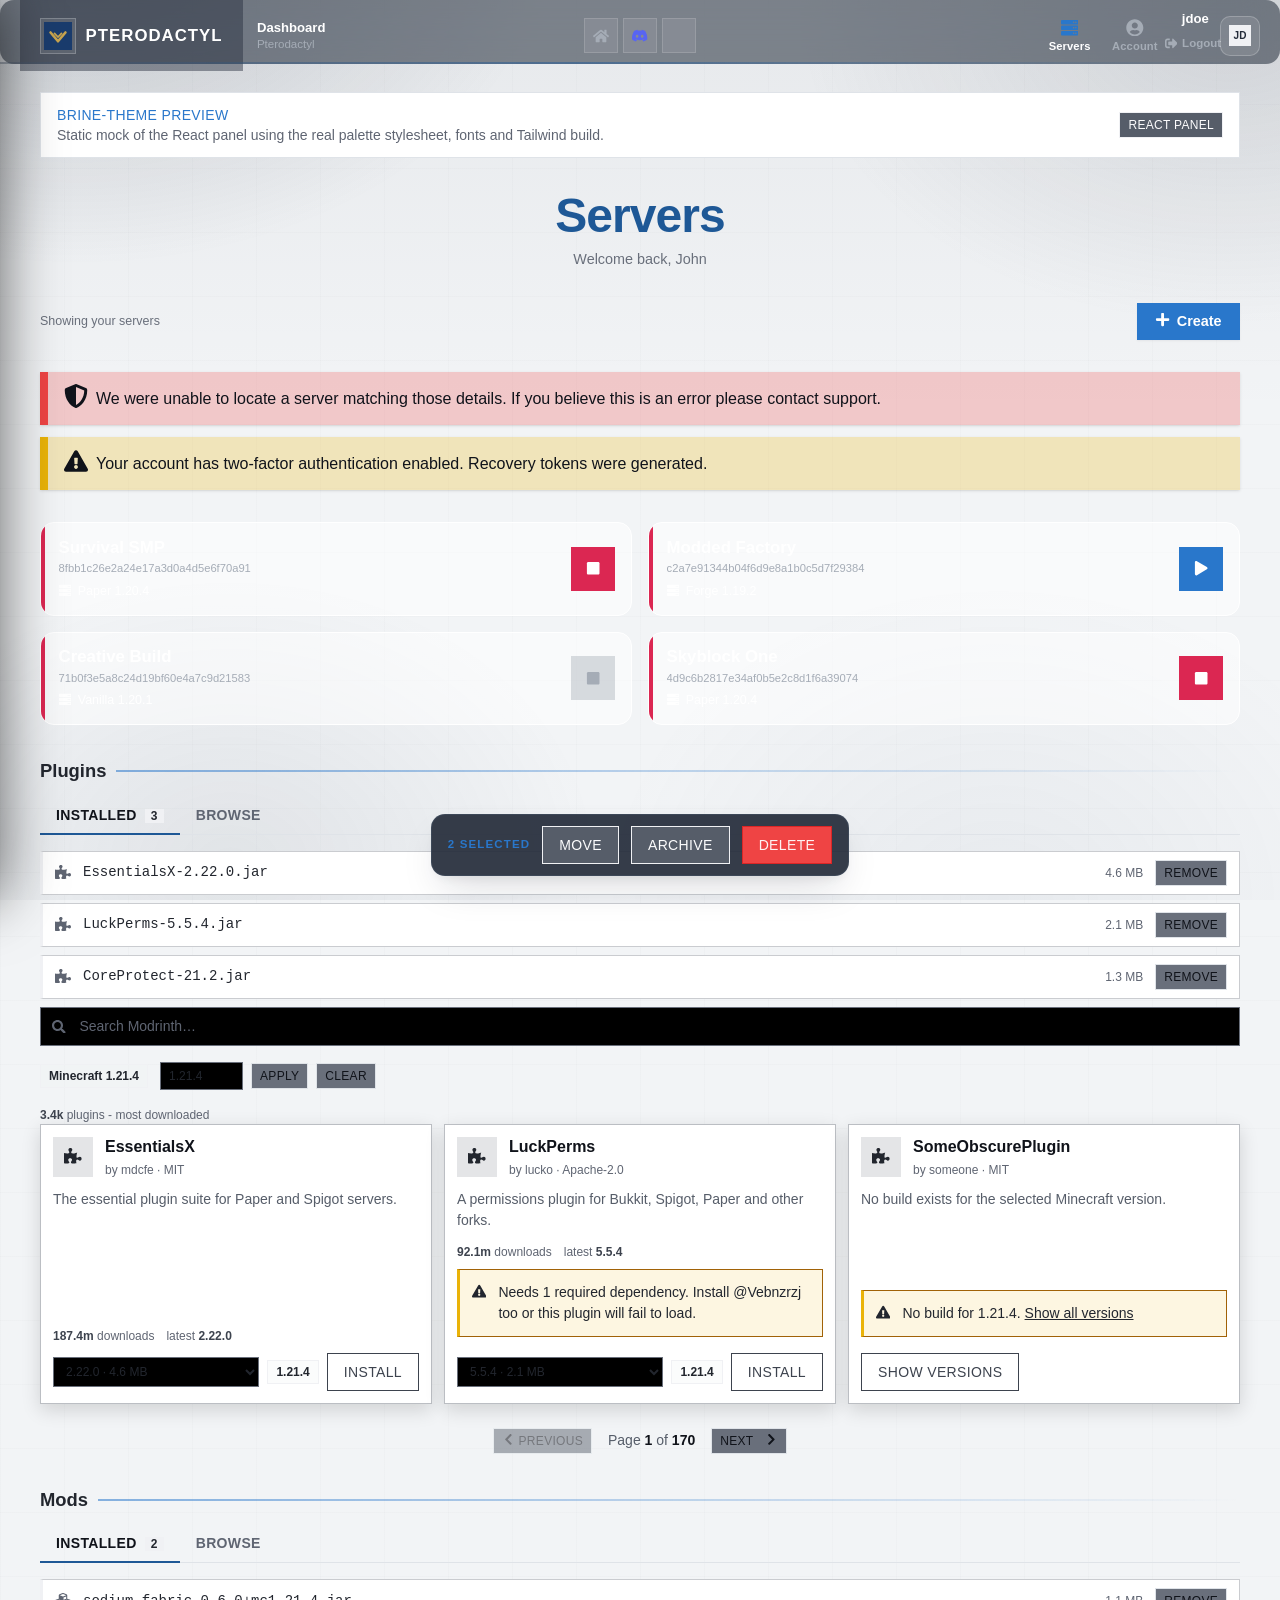
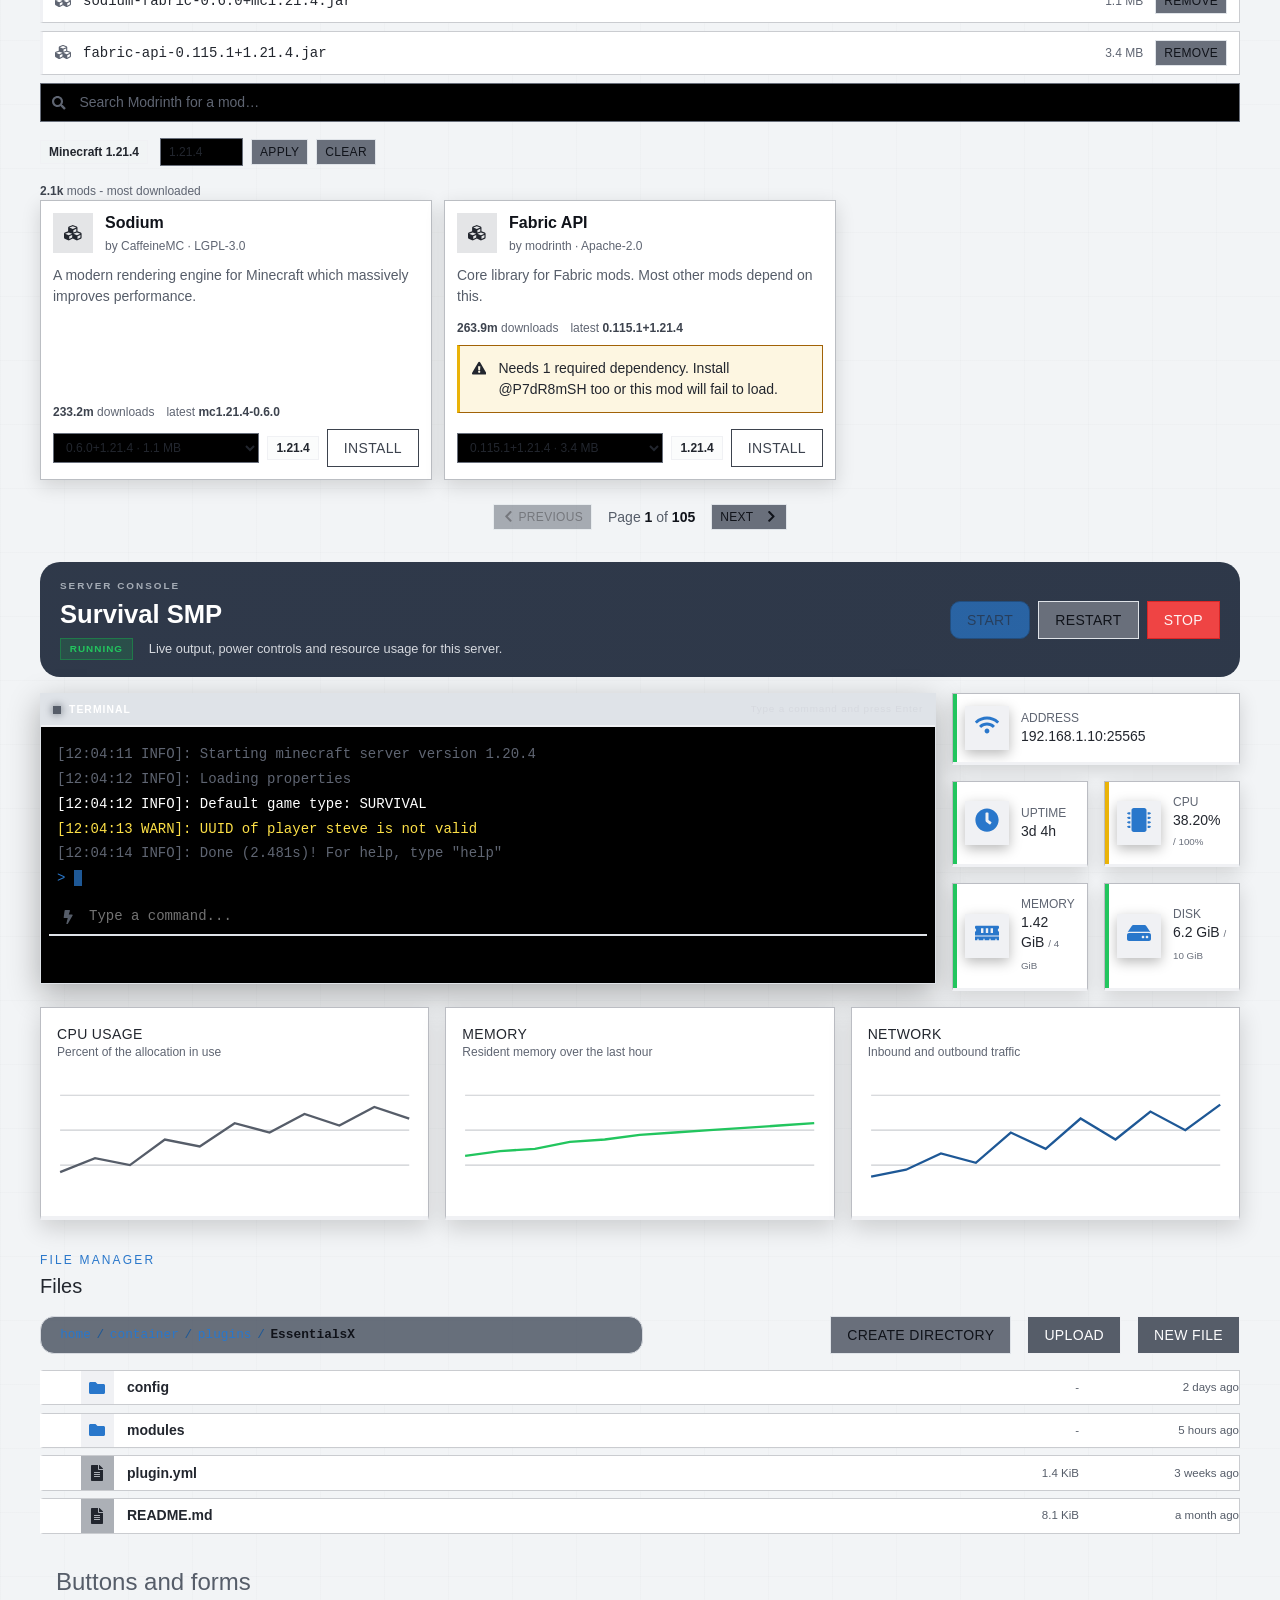
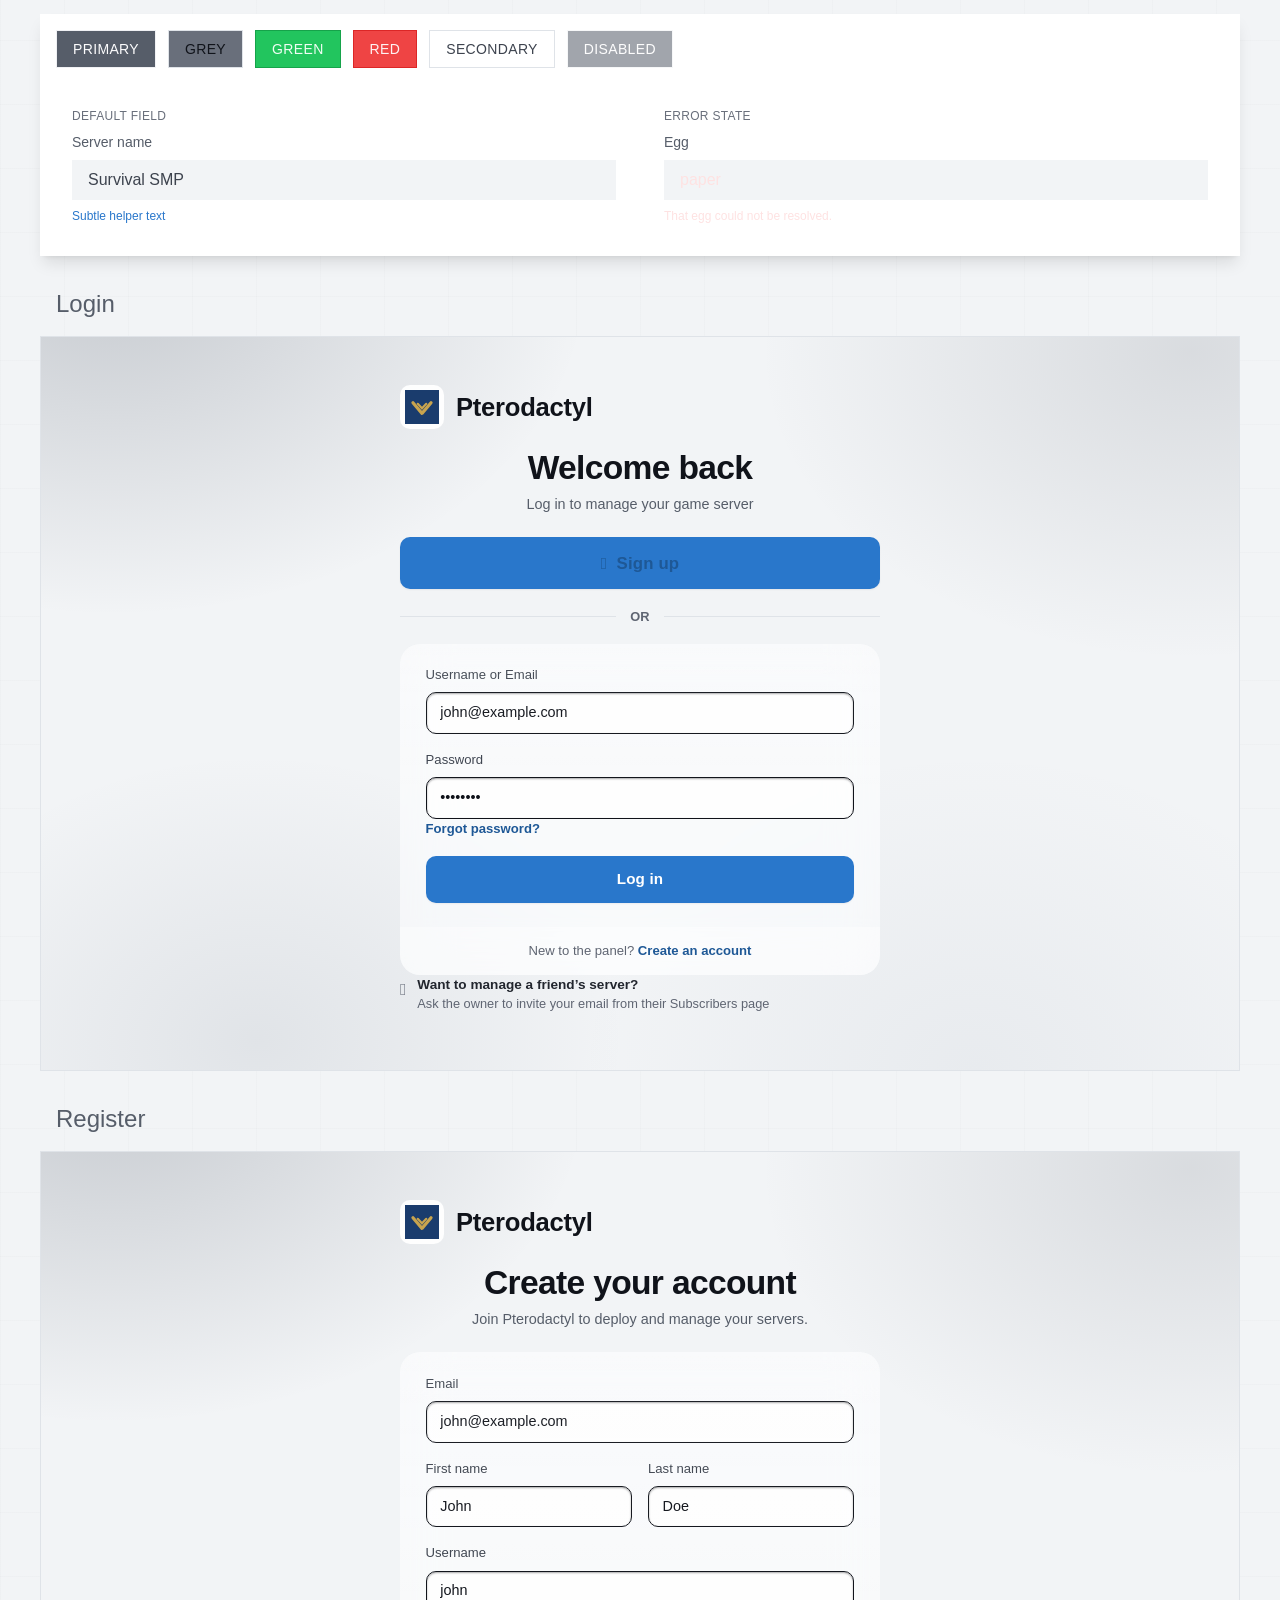
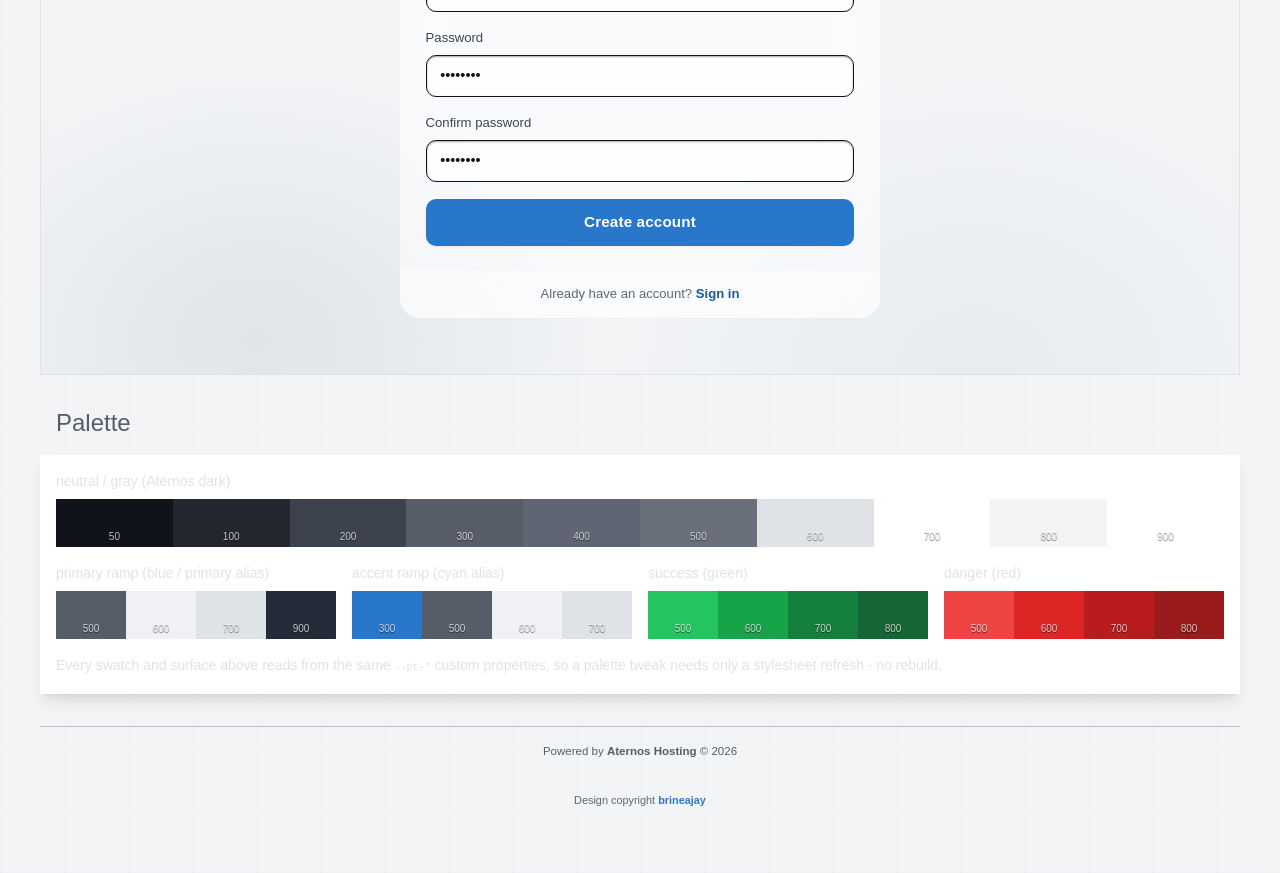
==== commit e0bc5fb3: "Auth redesign, light palette, topbar-only shell, reference dashboard Four changes that cannot be spl" ====
--- a/preview/index.html
+++ b/preview/index.html
@@ -13,137 +13,33 @@
 
     <body class="bg-neutral-800 text-neutral-200">
         <div class="pt-shell">
-            <!-- Sidebar.tsx ---------------------------------------------------->
-            <aside class="pt-sidebar">
-                <a href="#" class="pt-brand">
-                    <span class="pt-brand-mark">P</span>
-                    <span class="min-w-0">
-                        <span class="pt-brand-name block truncate">Pterodactyl</span>
-                        <span class="pt-brand-sub">Panel</span>
-                    </span>
-                </a>
-
-                <nav class="pt-nav">
-                    <div class="pt-nav-section">Overview</div>
-                    <a href="#" class="pt-nav-item active">
-                        <span class="pt-nav-ico" data-icon="layer-group" data-icon-size="1rem"></span>
-                        <span class="flex-1 truncate">Dashboard</span>
-                    </a>
-
-                    <div class="pt-nav-section">Account</div>
-                    <a href="#" class="pt-nav-item">
-                        <span class="pt-nav-ico" data-icon="user-circle" data-icon-size="1rem"></span>
-                        <span class="flex-1 truncate">Account</span>
-                    </a>
-                    <a href="#" class="pt-nav-item">
-                        <span class="pt-nav-ico" data-icon="key" data-icon-size="1rem"></span>
-                        <span class="flex-1 truncate">API Credentials</span>
-                    </a>
-                    <a href="#" class="pt-nav-item">
-                        <span class="pt-nav-ico" data-icon="key" data-icon-size="1rem"></span>
-                        <span class="flex-1 truncate">SSH Keys</span>
-                    </a>
-                    <a href="#" class="pt-nav-item">
-                        <span class="pt-nav-ico" data-icon="history" data-icon-size="1rem"></span>
-                        <span class="flex-1 truncate">Activity</span>
-                    </a>
-
-                    <div class="pt-nav-section">Server</div>
-                    <a href="#" class="pt-nav-item">
-                        <span class="pt-nav-ico" data-icon="terminal" data-icon-size="1rem"></span>
-                        <span class="flex-1 truncate">Console</span>
-                    </a>
-                    <a href="#" class="pt-nav-item">
-                        <span class="pt-nav-ico" data-icon="folder" data-icon-size="1rem"></span>
-                        <span class="flex-1 truncate">Files</span>
-                    </a>
-                    <a href="#" class="pt-nav-item">
-                        <span class="pt-nav-ico" data-icon="database" data-icon-size="1rem"></span>
-                        <span class="flex-1 truncate">Databases</span>
-                    </a>
-                    <a href="#" class="pt-nav-item">
-                        <span class="pt-nav-ico" data-icon="calendar-alt" data-icon-size="1rem"></span>
-                        <span class="flex-1 truncate">Schedules</span>
-                    </a>
-                    <a href="#" class="pt-nav-item">
-                        <span class="pt-nav-ico" data-icon="users" data-icon-size="1rem"></span>
-                        <span class="flex-1 truncate">Users</span>
-                    </a>
-                    <a href="#" class="pt-nav-item">
-                        <span class="pt-nav-ico" data-icon="archive" data-icon-size="1rem"></span>
-                        <span class="flex-1 truncate">Backups</span>
-                    </a>
-                    <a href="#" class="pt-nav-item">
-                        <span class="pt-nav-ico" data-icon="network-wired" data-icon-size="1rem"></span>
-                        <span class="flex-1 truncate">Network</span>
-                    </a>
-                    <a href="#" class="pt-nav-item">
-                        <span class="pt-nav-ico" data-icon="sliders-h" data-icon-size="1rem"></span>
-                        <span class="flex-1 truncate">Startup</span>
-                    </a>
-                    <a href="#" class="pt-nav-item">
-                        <span class="pt-nav-ico" data-icon="cog" data-icon-size="1rem"></span>
-                        <span class="flex-1 truncate">Settings</span>
-                    </a>
-                    <a href="#" class="pt-nav-item">
-                        <span class="pt-nav-ico" data-icon="history" data-icon-size="1rem"></span>
-                        <span class="flex-1 truncate">Activity</span>
-                    </a>
-                    <!-- The theme's own jar routes. Shown per server based on what
-                         it can actually hold: plugins/ means Plugins, mods/ means
-                         Mods, and a hybrid with both gets both. -->
-                    <a href="#" class="pt-nav-item">
-                        <span class="pt-nav-ico" data-icon="puzzle-piece" data-icon-size="1rem"></span>
-                        <span class="flex-1 truncate">Plugins</span>
-                    </a>
-                    <a href="#" class="pt-nav-item">
-                        <span class="pt-nav-ico" data-icon="cubes" data-icon-size="1rem"></span>
-                        <span class="flex-1 truncate">Mods</span>
-                    </a>
-                    <a href="#" class="pt-nav-item">
-                        <span class="pt-nav-ico" data-icon="shield-alt" data-icon-size="1rem"></span>
-                        <span class="flex-1 truncate">Admin Area</span>
-                    </a>
-                </nav>
-
-                <div class="pt-sidebar-foot">
-                    <div class="flex items-center gap-3">
-                        <span class="pt-avatar-btn" style="cursor: default">
-                            <span class="flex items-center justify-center w-7 h-7 rounded-full bg-gold-600 text-navy-900 text-2xs font-bold">JD</span>
-                        </span>
-                        <span class="min-w-0 flex-1">
-                            <strong class="truncate">jdoe</strong>
-                            <span class="truncate block">Pterodactyl Panel</span>
-                        </span>
-                        <button type="button" class="pt-logout-btn" title="Sign Out" aria-label="Sign Out">
-                            <span data-icon="sign-out-alt" data-icon-size="0.9rem"></span>
-                        </button>
-                    </div>
-                </div>
-            </aside>
-
             <div class="pt-shell-body">
                 <!-- NavigationBar.tsx ------------------------------------------>
                 <!--
-                    Mirrors the real component exactly: a three-column grid of
-                    pt-topbar-lead (burger + title), the pt-topbar-links cluster,
-                    and an empty pt-topbar-tail for balance. The previous version
-                    of this preview still showed the old search / dashboard /
-                    admin / avatar / sign-out row, which the component removed -
-                    so the audit this file was used for was reading markup that no
-                    longer exists. The cluster is the admin's Home / Discord /
-                    Status quick links from QuickLinks.tsx, each hidden when the
-                    admin switches that link off.
+                    Mirrors the real component: a three-column grid of
+                    pt-topbar-lead (burger, brand lockup, page title), the
+                    pt-topbar-links cluster, and pt-topbar-tail carrying the
+                    icon-over-label navigation, the username with its logout
+                    button, and the avatar. There is no pt-sidebar any more - the
+                    reference shell is a topbar only - so the preview no longer
+                    renders one either, or the audit this file was used for would
+                    be reading markup that does not exist.
                 -->
                 <header class="pt-topbar">
                     <div class="pt-topbar-lead">
                         <button type="button" class="pt-burger" id="ptPreviewBurger" aria-label="Open navigation menu">
                             <span data-icon="bars" data-icon-size="1.1rem"></span>
                         </button>
-                        <div class="pt-topbar-title">
-                            Dashboard
+                        <a href="#" class="pt-brand">
+                            <span class="pt-brand-mark">
+                                <img src="../theme/public/themes/pterodactyl/images/logo.svg" alt="">
+                            </span>
+                            <span class="pt-brand-name">Pterodactyl</span>
+                        </a>
+                        <span class="pt-topbar-where">
+                            <strong>Dashboard</strong>
                             <small>Pterodactyl</small>
-                        </div>
+                        </span>
                     </div>
 
                     <nav class="pt-topbar-links" aria-label="Quick links">
@@ -160,7 +56,26 @@
                         </a>
                     </nav>
 
-                    <div class="pt-topbar-tail" aria-hidden="true"></div>
+                    <div class="pt-topbar-tail">
+                        <a href="#" class="pt-topnav-item active">
+                            <span class="pt-topnav-icon" data-icon="server"></span>
+                            <span class="pt-topnav-label">Servers</span>
+                        </a>
+                        <a href="#" class="pt-topnav-item">
+                            <span class="pt-topnav-icon" data-icon="user-circle"></span>
+                            <span class="pt-topnav-label">Account</span>
+                        </a>
+                        <div class="pt-topbar-user">
+                            <span class="pt-topbar-username">jdoe</span>
+                            <button type="button" class="pt-logout-btn">
+                                <span data-icon="sign-out-alt" data-icon-size="0.8rem"></span>
+                                <span>Logout</span>
+                            </button>
+                        </div>
+                        <span class="pt-avatar-btn" style="cursor: default">
+                            <span class="flex items-center justify-center w-full h-full rounded-full bg-gold-600 text-navy-900 text-2xs font-bold">JD</span>
+                        </span>
+                    </div>
                 </header>
 
                 <main class="pt-shell-main">
@@ -178,112 +93,100 @@
                             </div>
                         </section>
 
-                        <!-- DashboardContainer: hero -------------------------->
-                        <section class="pt-hero">
-                            <p class="pt-hero-eyebrow">Pterodactyl</p>
-                            <h1>Welcome back, John</h1>
-                            <p class="pt-hero-sub">
-                                Spin up, manage and monitor every server you own - files, backups, databases and
-                                schedules all live in one place.
-                            </p>
-                        </section>
+                        <!-- DashboardContainer: head + Create row ----------->
+                        <div class="pt-dash-head">
+                            <h1 class="pt-dash-title">Servers</h1>
+                            <p class="pt-dash-greeting">Welcome back, John</p>
+                        </div>
+
+                        <div class="pt-dash-bar">
+                            <div class="pt-dash-bar-lead">
+                                <span class="pt-dash-filter">Showing your servers</span>
+                            </div>
+                            <a href="#" class="pt-dash-create">
+                                <span data-icon="plus" data-icon-size="0.95rem"></span>
+                                <span>Create</span>
+                            </a>
+                        </div>
 
                         <!-- alert/Alert.tsx ----------------------------------->
-                        <section class="space-y-3">
+                        <div class="space-y-3">
                             <div class="pt-alert pt-alert-danger">
-                                <span class="mr-2 text-red-400" data-icon="shield-alt" data-icon-size="1.5rem"></span>
+                                <span class="mr-2 text-red-500" data-icon="shield-alt" data-icon-size="1.5rem"></span>
                                 <p>
                                     We were unable to locate a server matching those details. If you believe this is an error
                                     please contact support.
                                 </p>
                             </div>
                             <div class="pt-alert pt-alert-warning">
-                                <span class="mr-2 text-yellow-500" data-icon="exclamation-triangle" data-icon-size="1.5rem"></span>
+                                <span class="mr-2 text-yellow-600" data-icon="exclamation-triangle" data-icon-size="1.5rem"></span>
                                 <p>Your account has two-factor authentication enabled. Recovery tokens were generated.</p>
                             </div>
-                        </section>
-
-                        <!-- DashboardContainer: server list -------------------->
-                        <section>
-                            <div class="flex flex-wrap justify-between items-center gap-3">
-                                <h2 class="pt-section-title !mt-0 flex-1">Your servers</h2>
-                                <div class="flex justify-end items-center">
-                                    <p class="uppercase text-xs text-neutral-400 mr-2">Showing your servers</p>
-                                    <span class="inline-block w-9 h-5 rounded-full bg-gold-600 relative">
-                                        <span class="absolute top-0.5 right-0.5 w-4 h-4 rounded-full bg-white"></span>
+                        </div>
+
+                        <!-- DashboardContainer: server grid -------------------->
+                        <div class="pt-dash-grid">
+                            <!-- ServerRow.tsx -->
+                            <a href="#" class="pt-server-card" data-power="running">
+                                <span class="pt-server-accent"></span>
+                                <span class="pt-server-body">
+                                    <span class="pt-server-name">Survival SMP</span>
+                                    <span class="pt-server-uuid">8fbb1c26e2a24e17a3d0a4d5e6f70a91</span>
+                                    <span class="pt-server-egg">
+                                        <span data-icon="server" data-icon-size="0.8rem"></span>
+                                        Paper 1.20.4
                                     </span>
-                                </div>
-                            </div>
-
-                            <!-- ServerRow.tsx -->
-                            <a href="#" class="pt-server-card" style="--pt-status: rgb(var(--pt-green-500))">
-                                <div class="pt-server-tile">
-                                    <span data-icon="server" data-icon-size="1.25rem"></span>
-                                </div>
-                                <div class="min-w-0">
-                                    <p class="pt-server-name">Survival SMP</p>
-                                    <p class="pt-server-desc">Paper 1.20.4 running on node-01 with 6 plugins.</p>
-                                    <div class="pt-server-meta">
-                                        <span class="pt-chip pt-chip--online">Running</span>
-                                        <span class="pt-chip pt-chip--allocation">192.168.1.10:25565</span>
-                                    </div>
-                                </div>
-                                <div class="pt-server-stats">
-                                    <div class="pt-stat">
-                                        <div class="pt-stat-label">CPU</div>
-                                        <div class="pt-stat-value">38.20%</div>
-                                        <div class="pt-stat-limit">of 100 %</div>
-                                        <div class="pt-bar"><i style="width: 38%"></i></div>
-                                    </div>
-                                    <div class="pt-stat">
-                                        <div class="pt-stat-label">Memory</div>
-                                        <div class="pt-stat-value">1.42 GiB</div>
-                                        <div class="pt-stat-limit">of 4 GiB</div>
-                                        <div class="pt-bar"><i style="width: 35%"></i></div>
-                                    </div>
-                                    <div class="pt-stat">
-                                        <div class="pt-stat-label">Disk</div>
-                                        <div class="pt-stat-value">6.20 GiB</div>
-                                        <div class="pt-stat-limit">of 10 GiB</div>
-                                        <div class="pt-bar is-alarm"><i style="width: 62%"></i></div>
-                                    </div>
-                                </div>
+                                </span>
+                                <button type="button" class="pt-server-power" aria-label="Stop this server">
+                                    <span data-icon="stop" data-icon-size="0.9rem"></span>
+                                </button>
                             </a>
 
-                            <a href="#" class="pt-server-card" style="--pt-status: rgb(var(--pt-red-500))">
-                                <div class="pt-server-tile">
-                                    <span data-icon="server" data-icon-size="1.25rem"></span>
-                                </div>
-                                <div class="min-w-0">
-                                    <p class="pt-server-name">Modded Factory</p>
-                                    <p class="pt-server-desc">Forge 1.19.2, suspended for exceeding its disk quota.</p>
-                                    <div class="pt-server-meta">
-                                        <span class="pt-chip pt-chip--offline">Suspended</span>
-                                        <span class="pt-chip pt-chip--allocation">node-02:25577</span>
-                                    </div>
-                                </div>
-                                <div class="pt-server-stats">
-                                    <span class="pt-stat-label">Awaiting live stats</span>
-                                </div>
+                            <a href="#" class="pt-server-card" data-power="stopped">
+                                <span class="pt-server-accent"></span>
+                                <span class="pt-server-body">
+                                    <span class="pt-server-name">Modded Factory</span>
+                                    <span class="pt-server-uuid">c2a7e91344b04f6d9e8a1b0c5d7f29384</span>
+                                    <span class="pt-server-egg">
+                                        <span data-icon="server" data-icon-size="0.8rem"></span>
+                                        Forge 1.19.2
+                                    </span>
+                                </span>
+                                <button type="button" class="pt-server-power" aria-label="Start this server">
+                                    <span data-icon="play" data-icon-size="0.9rem"></span>
+                                </button>
                             </a>
 
-                            <a href="#" class="pt-server-card" style="--pt-status: rgb(var(--pt-yellow-500))">
-                                <div class="pt-server-tile">
-                                    <span data-icon="server" data-icon-size="1.25rem"></span>
-                                </div>
-                                <div class="min-w-0">
-                                    <p class="pt-server-name">Creative Build</p>
-                                    <p class="pt-server-desc">Vanilla 1.20.1 - installation step 2 of 6 is running.</p>
-                                    <div class="pt-server-meta">
-                                        <span class="pt-chip pt-chip--busy">Installing</span>
-                                        <span class="pt-chip pt-chip--allocation">node-01:25599</span>
-                                    </div>
-                                </div>
-                                <div class="pt-server-stats">
-                                    <span class="pt-stat-label">Awaiting live stats</span>
-                                </div>
+                            <a href="#" class="pt-server-card" data-power="busy">
+                                <span class="pt-server-accent"></span>
+                                <span class="pt-server-body">
+                                    <span class="pt-server-name">Creative Build</span>
+                                    <span class="pt-server-uuid">71b0f3e5a8c24d19bf60e4a7c9d21583</span>
+                                    <span class="pt-server-egg">
+                                        <span data-icon="server" data-icon-size="0.8rem"></span>
+                                        Vanilla 1.20.1
+                                    </span>
+                                </span>
+                                <button type="button" class="pt-server-power" disabled aria-label="Power state unavailable">
+                                    <span data-icon="stop" data-icon-size="0.9rem"></span>
+                                </button>
                             </a>
-                        </section>
+
+                            <a href="#" class="pt-server-card" data-power="running">
+                                <span class="pt-server-accent"></span>
+                                <span class="pt-server-body">
+                                    <span class="pt-server-name">Skyblock One</span>
+                                    <span class="pt-server-uuid">4d9c6b2817e34af0b5e2c8d1f6a39074</span>
+                                    <span class="pt-server-egg">
+                                        <span data-icon="server" data-icon-size="0.8rem"></span>
+                                        Paper 1.20.4
+                                    </span>
+                                </span>
+                                <button type="button" class="pt-server-power" aria-label="Stop this server">
+                                    <span data-icon="stop" data-icon-size="0.9rem"></span>
+                                </button>
+                            </a>
+                        </div>
 
                         <!-- Plugins ------------------------------------------->
                         <!-- Mirrors components/server/plugins/PluginsContainer.tsx.
@@ -760,37 +663,35 @@
                         <section>
                             <h2 class="text-neutral-300 mb-4 px-4 text-2xl">Login</h2>
                             <div class="overflow-hidden border border-neutral-600">
-                                <div class="pt-auth-page" style="min-height: 32rem">
+                                <div class="pt-auth-page" style="min-height: 38rem">
                                     <div class="pt-auth">
-                                        <section class="pt-auth-hero">
-                                            <div class="pt-auth-hero-copy">
-                                                <h2 class="pt-auth-hero-title">
-                                                    <span>Your world,</span>
-                                                    <span>always within reach</span>
-                                                </h2>
-                                                <p class="pt-auth-hero-sub">Build, customize and manage your server from one place</p>
+                                        <div class="pt-auth-lockup">
+                                            <span class="pt-auth-emblem">
+                                                <img src="../theme/public/themes/pterodactyl/images/logo.svg" alt="" />
+                                            </span>
+                                            <span class="pt-auth-lockup-name">Pterodactyl</span>
+                                        </div>
+                                        <div class="pt-auth-column">
+                                            <div class="pt-auth-heading">
+                                                <h1>Welcome back</h1>
+                                                <p>Log in to manage your game server</p>
                                             </div>
-                                        </section>
-                                        <section class="pt-auth-panel">
-                                            <div class="pt-auth-lockup">
-                                                <span class="pt-auth-emblem">
-                                                    <img src="../theme/public/themes/pterodactyl/images/logo.svg" alt="" />
-                                                </span>
-                                                <span class="pt-auth-lockup-name">Pterodactyl</span>
+                                            <a class="pt-auth-signup" href="#register">
+                                                <span aria-hidden="true">&#xf234;</span>
+                                                <span>Sign up</span>
+                                            </a>
+                                            <div class="pt-auth-or" aria-hidden="true">
+                                                <span class="pt-auth-or-rule"></span>
+                                                <span class="pt-auth-or-word">or</span>
+                                                <span class="pt-auth-or-rule"></span>
                                             </div>
                                             <div class="pt-auth-card">
-                                                <div class="pt-auth-head">
-                                                    <h1>Welcome back</h1>
-                                                    <p>Log in to manage your game server</p>
-                                                </div>
                                                 <div class="pt-auth-body">
                                                     <label class="block text-neutral-300 text-sm mb-2">Username or Email</label>
                                                     <input class="text_input mb-4" value="john@example.com" />
-                                                    <div class="pt-field-head">
-                                                        <label class="block text-neutral-300 text-sm" style="margin-bottom:0">Password</label>
-                                                        <span class="pt-field-head-action"><a href="#">Forgot password?</a></span>
-                                                    </div>
+                                                    <label class="block text-neutral-300 text-sm mb-2">Password</label>
                                                     <input class="text_input" type="password" value="hunter22" />
+                                                    <div class="pt-auth-aside-link mb-3"><a href="#">Forgot password?</a></div>
                                                     <button type="submit" class="pt-btn pt-btn-primary pt-btn-block">Log in</button>
                                                 </div>
                                                 <div class="pt-auth-footer">New to the panel? <a href="#register">Create an account</a></div>
@@ -802,7 +703,7 @@
                                                     <span>Ask the owner to invite your email from their Subscribers page</span>
                                                 </span>
                                             </div>
-                                        </section>
+                                        </div>
                                     </div>
                                 </div>
                             </div>
@@ -812,29 +713,20 @@
                         <section id="register">
                             <h2 class="text-neutral-300 mb-4 px-4 text-2xl">Register</h2>
                             <div class="overflow-hidden border border-neutral-600">
-                                <div class="pt-auth-page" style="min-height: 40rem">
+                                <div class="pt-auth-page" style="min-height: 44rem">
                                     <div class="pt-auth">
-                                        <section class="pt-auth-hero">
-                                            <div class="pt-auth-hero-copy">
-                                                <h2 class="pt-auth-hero-title">
-                                                    <span>Your world,</span>
-                                                    <span>always within reach</span>
-                                                </h2>
-                                                <p class="pt-auth-hero-sub">Build, customize and manage your server from one place</p>
-                                            </div>
-                                        </section>
-                                        <section class="pt-auth-panel">
-                                            <div class="pt-auth-lockup">
-                                                <span class="pt-auth-emblem">
-                                                    <img src="../theme/public/themes/pterodactyl/images/logo.svg" alt="" />
-                                                </span>
-                                                <span class="pt-auth-lockup-name">Pterodactyl</span>
+                                        <div class="pt-auth-lockup">
+                                            <span class="pt-auth-emblem">
+                                                <img src="../theme/public/themes/pterodactyl/images/logo.svg" alt="" />
+                                            </span>
+                                            <span class="pt-auth-lockup-name">Pterodactyl</span>
+                                        </div>
+                                        <div class="pt-auth-column">
+                                            <div class="pt-auth-heading">
+                                                <h1>Create your account</h1>
+                                                <p>Join Pterodactyl to deploy and manage your servers.</p>
                                             </div>
                                             <div class="pt-auth-card">
-                                                <div class="pt-auth-head">
-                                                    <h1>Create your account</h1>
-                                                    <p>Join Pterodactyl to deploy and manage your servers.</p>
-                                                </div>
                                                 <div class="pt-auth-body">
                                                     <label class="block text-neutral-300 text-sm mb-2">Email</label>
                                                     <input class="text_input mb-4" value="john@example.com" />
@@ -864,7 +756,7 @@
                                                 </div>
                                                 <div class="pt-auth-footer">Already have an account? <a href="#">Sign in</a></div>
                                             </div>
-                                        </section>
+                                        </div>
                                     </div>
                                 </div>
                             </div>
--- a/theme/public/themes/pterodactyl/css/pterodactyl-theme.css
+++ b/theme/public/themes/pterodactyl/css/pterodactyl-theme.css
@@ -62,95 +62,142 @@
  * alternative; there is no separate "default" slug any more - `:root` *is* the
  * default, so a panel with nothing stored renders these tokens).
  *
- *   page #0b0b0d · surface #141417 · raised #060608 · border #1c1c20
- *   text #f5f5f7 · muted #94949c · accent #c8ccd0 · glow #5c6064
- *   success #22c55e · danger #ef4444 · warning #f59e0b
+ *   page #0b0b0d Ãƒâ€šÃ‚Â· surface #141417 Ãƒâ€šÃ‚Â· raised #060608 Ãƒâ€šÃ‚Â· border #1c1c20
+ *   text #f5f5f7 Ãƒâ€šÃ‚Â· muted #94949c Ãƒâ€šÃ‚Â· accent #c8ccd0 Ãƒâ€šÃ‚Â· glow #5c6064
+ *   success #22c55e Ãƒâ€šÃ‚Â· danger #ef4444 Ãƒâ€šÃ‚Â· warning #f59e0b
  */
 :root {
     --pt-font-body: -apple-system, BlinkMacSystemFont, 'Segoe UI', Roboto, 'Helvetica Neue', Arial, sans-serif;
     --pt-font-heading: -apple-system, BlinkMacSystemFont, 'Segoe UI', Roboto, 'Helvetica Neue', Arial, sans-serif;
 
-    /* Primary - buttons, links, active rows, focus rings. Neutral, not blue.
+    /* Primary - buttons, links, active rows, focus rings.
      *
-     * The step each value lands on is chosen by what the stock panel does with
-     * it, measured rather than guessed. Across the panel's own markup:
+     * The roles are unchanged from the dark palette and only the polarity
+     * flipped, so the same step still does the same job - it is just dark now
+     * instead of light. Across the panel's own markup:
      *
      *   text-(blue|primary|cyan|gold)-*  ->  steps 50-500, never 600
      *   bg-(blue|primary)-500/600        ->  6 fill uses, 600 is the common one
      *
-     * So 600 is a FILL step and cannot be the light accent: painting it light
-     * turned every stock `bg-primary-600` tile (server/console/StatBlock paints
-     * its icon with it) into a near-white slab. The light accent therefore lives
-     * at 300/400, which is what the text utilities actually reach for, and 600
-     * drops to a muted fill that a light glyph reads against.
+     * So 600 is still a FILL step and still cannot be the accent colour: painting
+     * it as the accent turned every stock `bg-primary-600` tile (server/console/
+     * StatBlock paints its icon with it) into a pale slab. The accent therefore
+     * lives at 300/400, which is what the text utilities reach for, and 600 is a
+     * muted fill a light glyph reads against.
      *
-     * 300/400 light  - links, icons, hairlines, filled buttons (dark label)
-     * 500 mid        - progress fills, subtle chips, gradient ingredients
-     * 600 muted fill - stock bg-primary-600 tiles
-     * 700 deep       - opaque surface washes, dark dividers
-     * 800/900        - the dark surfaces chrome is built from */
-    --pt-navy-50: 248 250 252;
-    --pt-navy-100: 233 237 241;
-    --pt-navy-200: 216 220 224;
-    --pt-navy-300: 200 204 208; /* #c8ccd0 the light accent, 12.2:1 on the page */
-    --pt-navy-400: 174 178 182; /* #aeb2b6 hairlines, borders, section rules */
-    --pt-navy-500: 140 144 148; /* #8c9094 mid - progress, chips, gradients */
-    --pt-navy-600: 78 82 86; /* #4e5256 muted fill - stock bg-primary-600 */
-    --pt-navy-700: 44 47 50; /* #2c2f32 opaque washes, dark dividers */
-    --pt-navy-800: 26 26 30; /* active nav row, top depth wash */
-    --pt-navy-900: 13 13 15; /* sidebar, topbar, brand */
+     *   300/400 dark  - links, icons, hairlines, filled buttons (light label)
+     *   500 mid       - progress fills, subtle chips, gradient ingredients
+     *   600 light fill- stock bg-primary-600 tiles
+     *   700 deeper    - opaque washes, borders
+     *   800/900       - the pale chrome fills a dark island is built from
+     *
+     * A filled button now takes a LIGHT label, the mirror of the dark palette's
+     * near-black one - the same pairing every light theme uses. */
+    --pt-navy-50: 252 252 253;
+    --pt-navy-100: 240 241 244;
+    --pt-navy-200: 214 217 223;
+    --pt-navy-300: 41 119 203; /* the accent - #2977cb, 4.57:1 with white */
+    --pt-navy-400: 30 88 150; /* #1e5896 links, hairlines, hover */
+    --pt-navy-500: 86 93 105; /* mid - progress, chips, gradients */
+    --pt-navy-600: 240 241 244; /* light fill - stock bg-primary-600 */
+    --pt-navy-700: 223 227 232; /* opaque washes, borders */
+    --pt-navy-800: 45 55 72; /* the dark chrome islands are built from this */
+    --pt-navy-900: 36 44 58;
 
     /* Accent alias: the reference uses blue for every accent, so the gold ramp
-     * tracks navy step for step - which for this palette means neutral too. */
-    --pt-gold-50: 248 250 252;
-    --pt-gold-100: 233 237 241;
-    --pt-gold-200: 216 220 224;
-    --pt-gold-300: 200 204 208;
-    --pt-gold-400: 174 178 182;
-    --pt-gold-500: 140 144 148;
-    --pt-gold-600: 78 82 86;
-    --pt-gold-700: 44 47 50;
-    --pt-gold-800: 26 26 30;
-    --pt-gold-900: 13 13 15;
-
-    /* Surfaces and text (dark only, no mirror).
+     * tracks navy step for step - which for this palette means blue too. */
+    --pt-gold-50: 252 252 253;
+    --pt-gold-100: 240 241 244;
+    --pt-gold-200: 214 217 223;
+    --pt-gold-300: 41 119 203;
+    --pt-gold-400: 30 88 150;
+    --pt-gold-500: 86 93 105;
+    --pt-gold-600: 240 241 244;
+    --pt-gold-700: 223 227 232;
+    --pt-gold-800: 45 55 72;
+    --pt-gold-900: 36 44 58;
+
+    /* Surfaces and text.
      *
-     * The ramp is split in two at 500/600, and the split is not cosmetic:
+     * This palette is LIGHT: a near-white page with dark chrome islands. The ramp
+     * keeps the ROLES it had when it was dark - 50-500 are ink steps, 600-900 are
+     * surface steps - and only the polarity flips. That is deliberate and load
+     * bearing: ~200 stock Tailwind call sites (`text-neutral-300`,
+     * `bg-neutral-700`) resolve through these tokens, so preserving the roles is
+     * what re-skins the console, file manager and admin pages without touching a
+     * single component.
      *
-     *   50 - 500  TEXT steps. Stock Pterodactyl uses `text-neutral-500` for every
-     *           piece of small muted text in the panel - the auth "Forgot
-     *           password?" link, pagination footers, and the meta line on every
-     *           subuser / database / schedule / backup row (22 uses). It has to
-     *           be a readable colour, so 500 clears 4.5:1 on every surface here
-     *           (4.69:1 on a card, 5.01:1 on the page).
-     *   600 - 900 SURFACE steps. `bg-neutral-600` is a row fill in 12 places and
-     *           `border-neutral-600` a divider in 5, so these stay dark. 500 to
-     *           600 is therefore a deliberate cliff, not a missing step.
+     *   50 - 500  INK, dark. Stock Pterodactyl uses `text-neutral-500` for all its
+     *           small muted text (22 uses), so 500 clears 4.5:1 on the page AND on
+     *           a card - 4.65:1 and 5.13:1. 400 carries more headroom (4.70/5.18)
+     *           because solving both to the same threshold collapses them into one
+     *           value and the ramp stops having steps.
+     *   600 - 900  SURFACE, light. 600 is a row fill and a border, 700 a card,
+     *           800 the page, 900 raised chrome.
      *
-     * These used to run 500 = `38 38 42` and 600 = `28 28 32`, i.e. two dark
-     * surface steps, which put muted text at 1.22:1 on a card - effectively
-     * invisible. */
-    --pt-gray-50: 245 245 247;
-    --pt-gray-100: 214 214 219;
-    --pt-gray-200: 188 188 194;
-    --pt-gray-300: 162 162 169;
-    --pt-gray-400: 140 140 147; /* muted text, hairlines */
-    --pt-gray-500: 128 128 135; /* faintest text - text-neutral-500 */
-    --pt-gray-600: 28 28 32; /* SURFACE from here down: fills, borders, hover */
-    --pt-gray-700: 20 20 23; /* card, sidebar, header */
-    --pt-gray-800: 11 11 13; /* page */
-    --pt-gray-900: 6 6 8; /* raised chrome */
+     * Note 700 and 900 are both #fff: on a light page a raised surface is
+     * distinguished by its shadow and border, not by being a different fill. */
+    --pt-gray-50: 16 19 26;
+    --pt-gray-100: 34 38 46;
+    --pt-gray-200: 61 67 78;
+    --pt-gray-300: 86 93 105; /* body text - stock text-neutral-300 */
+    --pt-gray-400: 95 101 114; /* muted text, hairlines */
+    --pt-gray-500: 105 111 123; /* faintest stock text - text-neutral-500 */
+    --pt-gray-600: 223 227 232; /* SURFACE from here down: row fills, borders */
+    --pt-gray-700: 255 255 255; /* card */
+    --pt-gray-800: 242 244 246; /* page */
+    --pt-gray-900: 255 255 255; /* raised chrome, modal */
+
+    /* --------------------------------------------------- dark chrome islands --
+     * The reference is a WHITE page with DARK chrome: a slate topbar and slate
+     * server cards floating on it. That is deliberately non-monotonic - the cards
+     * are darker than the page they sit on - so these are their own tokens rather
+     * than a step of the ramp above.
+     *
+     * They carry their own ink steps too, for the same reason: the page ink is
+     * dark and would be unreadable here. Measured against the slate, not assumed:
+     * ink 11.99:1, muted 5.20:1, faint 4.40:1. */
+    --pt-chrome: 45 55 72; /* #2d3748 topbar + server cards */
+    --pt-chrome-deep: 36 44 58; /* pressed */
+    --pt-chrome-ink: 255 255 255; /* text on chrome */
+    --pt-chrome-muted: 165 172 182; /* muted text on chrome */
+    --pt-chrome-faint: 150 158 170; /* non-text on chrome: icons, dividers */
+
+    /* The card's left accent bar and its stop button. A filled control with an
+     * icon inside, so the ICON is what has to clear AA against the pink - 4.75:1
+     * with white. The pink itself is never the carrier of meaning. */
+    --pt-accent-pink: 219 39 82; /* #db2752 */
+    --pt-accent-pink-deep: 180 32 67;
 
     --pt-black: 0 0 0; /* console, true black */
     --pt-white: 255 255 255;
 
-    /* Cool grey glow field for the aurora and the auth page backdrop. Pure greys
-     * cannot carry much colour, so this stays restrained - but it is not off: at
-     * a lower alpha a black panel with no photo had nothing on screen but a flat
-     * slab, and the frosted surfaces had nothing to refract. */
-    --pt-violet-500: 95 98 103;
-    --pt-violet-400: 136 140 144;
-    --pt-cyan-500: 122 125 130;
+    /* ------------------------------------------------------ auth accent blue --
+     * The sign-up / login buttons only. The rest of the panel stays monochrome -
+     * this is one screen's accent, not a second brand palette, so it is scoped by
+     * the rules that use it rather than remapping navy/gold.
+     *
+     * 500 is the fill and it is white text on it, so the ramp runs *down* from
+     * there: hover and active are DARKER, which is why 400 and 600 are lower than
+     * 500. The usual lighter-on-hover ramp cannot be used here - the reference's
+     * own #2b7cd3 is already 4.26:1 against white, so anything lighter than it
+     * lands under 4.5:1 and the button label stops being readable.
+     *
+     * The measured ratios, since the numbers are the whole reason for the values:
+     * 500 4.57:1, 400 5.69:1, 600 7.26:1 - all against #fff, all AA. 500 is 96%
+     * of the reference blue, so it reads as the same colour. */
+    --pt-blue-400: 36 104 177;
+    --pt-blue-500: 41 119 203; /* #2977cb - the fill, near the reference's #2b7cd3 */
+    --pt-blue-600: 30 88 150; /* pressed */
+
+    /* Cool grey glow field for the aurora and the auth page backdrop. On a light
+     * page an aurora built from pale greys is invisible, so these are now DARK and
+     * very low alpha - the light-theme equivalent of what a coloured bloom does on
+     * black. They are kept off rather than turned up: a visible wash on a white
+     * page reads as dirt. */
+    --pt-violet-500: 30 41 59;
+    --pt-violet-400: 71 85 105;
+    --pt-cyan-500: 100 116 139;
 
     /* Discord's brand blurple, so the Discord quick link is recognisable at a
      * glance without pulling the brand icon set into the panel. */
@@ -158,41 +205,43 @@
 
     /* ------------------------------------------------------------ glass -- *
      * Frosted-surface recipe, applied selectively (see the glass section at
-     * the end of this file). Chrome surfaces - sidebar, topbar, drawer, auth
-     * card, hero, console head - get a real backdrop blur; the repeated server
-     * cards deliberately do NOT, because one backdrop-filter per card is the
-     * single most expensive thing you can put on a scrolling list. They read as
-     * glass from the tint, the hairline border and the top inner highlight.
+     * the end of this file). Chrome surfaces get a real backdrop blur; the
+     * repeated server cards deliberately do NOT, because one backdrop-filter per
+     * card is the single most expensive thing you can put on a scrolling list.
+     *
+     * The polarity is flipped from the dark palette's white overlays. A white
+     * tint on a white card is not glass, it is nothing - so on light surfaces the
+     * tint goes to a dark wash and the "border" becomes a dark hairline with a
+     * lighter inner highlight, which is how a light-theme edge is actually drawn.
      */
     --pt-glass-blur: 18px;
     --pt-glass-saturate: 165%;
-    --pt-glass-tint: 255 255 255 / 0.055;
-    --pt-glass-tint-strong: 255 255 255 / 0.085;
-    --pt-glass-border: 255 255 255 / 0.13;
-    --pt-glass-border-hover: 255 255 255 / 0.26;
-    --pt-glass-highlight: 255 255 255 / 0.14;
+    --pt-glass-tint: 15 23 42 / 0.03;
+    --pt-glass-tint-strong: 15 23 42 / 0.055;
+    --pt-glass-border: 15 23 42 / 0.12;
+    --pt-glass-border-hover: 15 23 42 / 0.24;
+    --pt-glass-highlight: 255 255 255 / 0.7;
     --pt-glass-radius: 14px;
     --pt-glass-radius-sm: 10px;
     --pt-glass-radius-lg: 20px;
-    /* Deeper than a mid-tone palette needs: on true black there is no luminance
-     * left for a shadow to borrow, so the elevation has to come from opacity. */
-    --pt-glass-shadow: 0 18px 40px -18px rgb(0 0 0 / 0.85), 0 2px 8px rgb(0 0 0 / 0.5);
+    --pt-glass-shadow: var(--pt-shadow-lg);
 
     /* --------------------------------------------------------- elevation --
      * Three steps, used by everything that sits above the page. These existed
      * as fifteen-odd hand-written box-shadows, each with its own blur and
      * opacity, so no two raised surfaces in the panel cast the same shadow and
-     * the hierarchy was guesswork. On a true-black page there is no luminance
-     * for a shadow to borrow, so the only way to read elevation is opacity -
-     * which is exactly what a shared scale fixes.
+     * the hierarchy was guesswork.
      *
      *   sm  a hairline lift: rows, chips, small controls
      *   md  a card resting on the page
      *   lg  a panel over content: modals, dropdowns, the auth card
-     */
-    --pt-shadow-sm: 0 1px 2px rgb(0 0 0 / 0.4);
-    --pt-shadow-md: 0 6px 18px rgb(0 0 0 / 0.28), 0 1px 2px rgb(0 0 0 / 0.3);
-    --pt-shadow-lg: 0 24px 48px -20px rgb(0 0 0 / 0.7), 0 4px 12px rgb(0 0 0 / 0.4);
+     *
+     * Softer than the dark palette's. A black page has no luminance to spare, so
+     * elevation there had to come almost entirely from opacity; a light page casts
+     * a real shadow from real contrast, so the same opacities read as mud. */
+    --pt-shadow-sm: 0 1px 2px rgb(15 23 42 / 0.06);
+    --pt-shadow-md: 0 4px 12px -2px rgb(15 23 42 / 0.1), 0 2px 4px -2px rgb(15 23 42 / 0.06);
+    --pt-shadow-lg: 0 18px 40px -12px rgb(15 23 42 / 0.18), 0 6px 14px -6px rgb(15 23 42 / 0.1);
 
     /* ------------------------------------------------------------ motion --
      * Durations named, so a hover on a nav item and a hover on a file row feel
@@ -227,10 +276,10 @@
         radial-gradient(36rem 28rem at 18% 96%, rgb(var(--pt-violet-400) / 0.1), transparent 64%);
 
     /* Page depth, painted on the container itself rather than on a pseudo
-     * element. This is what stops a panel with no background photo from
-     * reading as one flat slab: a soft lift under the topbar so the chrome
-     * separates from the content, and a barely-there grid that gives large
-     * empty areas some texture rather than dead colour.
+     * element. On a light page the job is the mirror of the dark palette's: keep
+     * a barely-there grid so large empty areas have some texture rather than dead
+     * colour, and a soft darkening under the topbar so the chrome separates from
+     * the content.
      *
      * It sits BELOW the photo on purpose. `.pt-shell::after` paints the
      * admin's image at z-index 0 over this, so when a photo is set it covers
@@ -238,15 +287,15 @@
      * nothing has to test whether a photo exists - the compositing already
      * does it. */
     --pt-page-depth:
-        linear-gradient(180deg, rgb(var(--pt-navy-800) / 0.5) 0%, rgb(var(--pt-navy-800) / 0) 26rem),
-        repeating-linear-gradient(0deg, rgb(255 255 255 / 0.013) 0 1px, transparent 1px 4rem),
-        repeating-linear-gradient(90deg, rgb(255 255 255 / 0.013) 0 1px, transparent 1px 4rem);
-
-    --pt-frost-hero: linear-gradient(135deg, rgb(var(--pt-navy-500) / 0.2), rgb(var(--pt-violet-500) / 0.08));
-    --pt-frost-hero-solid: linear-gradient(135deg, rgb(var(--pt-navy-800)), rgb(var(--pt-violet-500) / 0.5));
-    --pt-frost-console: linear-gradient(120deg, rgb(var(--pt-navy-500) / 0.22), rgb(var(--pt-cyan-500) / 0.06));
-    --pt-frost-console-solid: linear-gradient(120deg, rgb(var(--pt-navy-800)), rgb(var(--pt-cyan-500) / 0.4));
-    --pt-frost-bloom: radial-gradient(circle, rgb(var(--pt-violet-500) / 0.14), transparent 68%);
+        linear-gradient(180deg, rgb(15 23 42 / 0.05) 0%, rgb(15 23 42 / 0) 26rem),
+        repeating-linear-gradient(0deg, rgb(15 23 42 / 0.016) 0 1px, transparent 1px 4rem),
+        repeating-linear-gradient(90deg, rgb(15 23 42 / 0.016) 0 1px, transparent 1px 4rem);
+
+    --pt-frost-hero: linear-gradient(135deg, rgb(var(--pt-navy-500) / 0.06), rgb(var(--pt-violet-500) / 0.03));
+    --pt-frost-hero-solid: linear-gradient(135deg, rgb(var(--pt-navy-100)), rgb(var(--pt-violet-500) / 0.08));
+    --pt-frost-console: linear-gradient(120deg, rgb(var(--pt-navy-500) / 0.05), rgb(var(--pt-cyan-500) / 0.02));
+    --pt-frost-console-solid: linear-gradient(120deg, rgb(var(--pt-navy-100)), rgb(var(--pt-cyan-500) / 0.07));
+    --pt-frost-bloom: radial-gradient(circle, rgb(var(--pt-violet-500) / 0.07), transparent 68%);
     --pt-topbar-rule: linear-gradient(
         90deg,
         rgb(var(--pt-violet-400) / 0.4),
@@ -489,9 +538,6 @@
 .pt-server-card:focus,
 .pt-drawer-close:focus,
 .pt-console-actions button:focus,
-.pt-chip:focus {
-    outline: none;
-}
 
 .pt-burger:focus-visible,
 .pt-nav-item:focus-visible,
@@ -505,10 +551,6 @@
 .pt-server-card:focus-visible,
 .pt-drawer-close:focus-visible,
 .pt-console-actions button:focus-visible,
-.pt-chip:focus-visible {
-    outline: 2px solid rgb(var(--pt-gold-400)) !important;
-    outline-offset: 2px !important;
-}
 
 /* --------------------------------------------------------- semantic colour scales -- */
 /*
@@ -601,10 +643,10 @@
 
 /* The auth screens used to carry their own ::after for the admin's "Login &
    register" image, tunable with a separate scrim because the login text is the
-   smallest on the panel. That layer is gone: the image now belongs to the hero
-   half of the split, not to the whole page, and a full-bleed photo on a split
-   screen puts artwork behind the form. The scrim variables are still the ones
-   Site Settings writes - they are just consumed by .pt-auth-hero now. */
+   smallest on the panel. That layer is gone: the image is now the page's own
+   background on .pt-auth-page. The scrim variables are unchanged - Site
+   Settings still writes them - they are just consumed by the page rather than
+   by a hero half, which no longer exists. */
 
 /* Fixed aurora field behind every screen. Frosted surfaces need something to
  * refract, and a flat page colour makes backdrop-filter invisible - these wide,
@@ -649,29 +691,20 @@
     z-index: 2;
 }
 
+/* The fixed sidebar is gone - the reference is a topbar-only shell and the
+ * navigation moved into the topbar. The rules below are kept only for the
+ * DRAWER, which still renders the same Sidebar component on narrow screens, so
+ * the component's own styling has to survive. Nothing in the markup emits
+ * `.pt-sidebar` any more. */
 .pt-sidebar {
-    position: fixed;
-    top: 0;
-    bottom: 0;
-    left: 0;
-    z-index: 40;
-    display: none;
+    display: flex;
     flex-direction: column;
     width: 15rem;
-    background-color: rgb(var(--pt-navy-800));
-    border-right: 1px solid rgb(var(--pt-navy-700));
+    height: 100%;
+    background-color: rgb(var(--pt-chrome));
+    color: rgb(var(--pt-chrome-ink));
     overflow-y: auto;
     overscroll-behavior: contain;
-}
-
-@media (min-width: 1024px) {
-    .pt-sidebar {
-        display: flex;
-    }
-
-    .pt-shell-body {
-        margin-left: 15rem;
-    }
 }
 
 /* --------------------------------------------------------------- branding -- */
@@ -862,22 +895,209 @@
     grid-template-columns: 1fr auto 1fr;
     align-items: center;
     gap: 0.6rem;
-    height: 3.5rem;
-    padding: 0 0.75rem;
-    background-color: rgb(var(--pt-navy-700));
-    border-bottom: 2px solid rgb(var(--pt-gold-400));
+    height: 4rem;
+    padding: 0 1.25rem;
+    /* One of the two dark chrome islands: the reference is a white page with a
+     * slate bar across the top, so the bar is dark on purpose and the rest of the
+     * panel is not. Its text therefore comes from --pt-chrome-ink, never from the
+     * page's ink steps, which are dark and unreadable here. */
+    background-color: rgb(var(--pt-chrome));
+    border-bottom: 1px solid rgb(var(--pt-chrome-deep));
     box-shadow: var(--pt-shadow-sm);
+    color: rgb(var(--pt-chrome-ink));
 }
 
 .pt-topbar-lead {
     display: flex;
     align-items: center;
+    gap: 0.9rem;
+    min-width: 0;
+}
+
+/* The page title sits beside the brand rather than alone in the bar. The
+ * reference has no title at all, but on a server page it is the only thing saying
+ * which server you are in. */
+.pt-topbar-where {
+    display: none;
+    flex-direction: column;
+    min-width: 0;
+    line-height: 1.25;
+}
+
+.pt-topbar-where strong {
+    overflow: hidden;
+    font-size: 0.82rem;
+    font-weight: 600;
+    color: rgb(var(--pt-chrome-ink));
+    text-overflow: ellipsis;
+    white-space: nowrap;
+}
+
+.pt-topbar-where small {
+    overflow: hidden;
+    font-size: 0.72rem;
+    color: rgb(var(--pt-chrome-muted));
+    text-overflow: ellipsis;
+    white-space: nowrap;
+}
+
+@media (min-width: 1024px) {
+    .pt-topbar-where {
+        display: flex;
+    }
+}
+
+.pt-topbar-tail {
+    display: flex;
+    align-items: center;
+    justify-content: flex-end;
+    gap: 0.35rem;
+    min-width: 0;
+}
+
+/* Icon over label, the reference's navigation shape. Column layout so the label
+ * centres under the glyph, which is why this is not the drawer's row item. */
+.pt-topnav-item {
+    display: flex;
+    flex-direction: column;
+    align-items: center;
+    justify-content: center;
+    gap: 0.15rem;
+    min-width: 3.5rem;
+    padding: 0.35rem 0.5rem;
+    border-radius: var(--pt-glass-radius-sm);
+    color: rgb(var(--pt-chrome-muted));
+    text-decoration: none;
+    transition: color var(--pt-dur-base) ease, background-color var(--pt-dur-base) ease;
+}
+
+.pt-topnav-icon {
+    font-size: 1.1rem;
+    line-height: 1;
+}
+
+.pt-topnav-label {
+    font-size: 0.7rem;
+    font-weight: 600;
+    letter-spacing: 0.01em;
+    line-height: 1.1;
+    white-space: nowrap;
+}
+
+.pt-topnav-item:hover,
+.pt-topnav-item:focus-visible {
+    background-color: rgb(255 255 255 / 0.1);
+    color: rgb(var(--pt-chrome-ink));
+    outline: none;
+}
+
+.pt-topnav-item.active {
+    color: rgb(var(--pt-chrome-ink));
+}
+
+/* The active item is marked with a blue bar rather than a fill, because a fill
+ * behind a stacked label reads as a button and this is navigation. */
+.pt-topnav-item.active .pt-topnav-icon {
+    color: rgb(var(--pt-navy-300));
+}
+
+/* Username with sign-out beneath it, as the reference stacks them. */
+.pt-topbar-user {
+    display: none;
+    flex-direction: column;
+    align-items: flex-end;
+    gap: 0.1rem;
+    padding: 0 0.35rem;
+    line-height: 1.2;
+}
+
+@media (min-width: 768px) {
+    .pt-topbar-user {
+        display: flex;
+    }
+}
+
+.pt-topbar-username {
+    font-size: 0.82rem;
+    font-weight: 600;
+    color: rgb(var(--pt-chrome-ink));
+}
+
+.pt-topbar .pt-logout-btn {
+    display: inline-flex;
+    align-items: center;
+    gap: 0.3rem;
+    padding: 0;
+    border: 0;
+    background: none;
+    color: rgb(var(--pt-chrome-muted));
+    font-size: 0.72rem;
+    font-weight: 600;
+    cursor: pointer;
+    transition: color var(--pt-dur-base) ease;
+}
+
+.pt-topbar .pt-logout-btn:hover,
+.pt-topbar .pt-logout-btn:focus-visible {
+    color: rgb(var(--pt-chrome-ink));
+    outline: none;
+}
+
+/* Brand lockup, the square mark plus the wordmark. The mark keeps a translucent
+ * white plate so a dark uploaded logo still separates from the dark bar. */
+.pt-brand {
+    display: flex;
+    align-items: center;
     gap: 0.6rem;
-    min-width: 0;
-}
-
-.pt-topbar-tail {
-    min-width: 0;
+    color: rgb(var(--pt-chrome-ink));
+    text-decoration: none;
+}
+
+.pt-brand-mark {
+    display: grid;
+    place-items: center;
+    flex: none;
+    width: 2.25rem;
+    height: 2.25rem;
+    padding: 3px;
+    border: 1px solid rgb(255 255 255 / 0.22);
+    border-radius: var(--pt-glass-radius-sm);
+    background-color: rgb(255 255 255 / 0.1);
+}
+
+.pt-brand-mark img {
+    display: block;
+    width: 100%;
+    height: 100%;
+    object-fit: contain;
+}
+
+.pt-brand-name {
+    font-family: var(--pt-font-heading);
+    font-size: 1.05rem;
+    font-weight: 800;
+    letter-spacing: 0.06em;
+    text-transform: uppercase;
+    color: rgb(var(--pt-chrome-ink));
+    white-space: nowrap;
+}
+
+/* The avatar at the far right, as the reference's round account portrait. */
+.pt-topbar .pt-avatar-btn {
+    display: grid;
+    place-items: center;
+    flex: none;
+    width: 2.5rem;
+    height: 2.5rem;
+    border: 1px solid rgb(255 255 255 / 0.22);
+    border-radius: 999px;
+    overflow: hidden;
+}
+
+.pt-topbar .pt-avatar-btn img,
+.pt-topbar .pt-avatar-btn svg {
+    width: 100%;
+    height: 100%;
 }
 
 /* ------------------------------------------------------------ link cluster -- */
@@ -898,10 +1118,10 @@
     place-items: center;
     width: 2.15rem;
     height: 2.15rem;
-    border: 1px solid rgb(255 255 255 / 0.08);
+    border: 1px solid rgb(255 255 255 / 0.14);
     border-radius: 999px;
-    background-color: rgb(255 255 255 / 0.06);
-    color: rgb(var(--pt-gray-100));
+    background-color: rgb(255 255 255 / 0.08);
+    color: rgb(var(--pt-chrome-muted));
     font-size: 0.92rem;
     line-height: 0;
     text-decoration: none;
@@ -910,8 +1130,8 @@
 
 .pt-topbar-links > a:hover,
 .pt-topbar-links > a:focus-visible {
-    background-color: rgb(255 255 255 / 0.12);
-    border-color: var(--pt-glass-border-hover);
+    background-color: rgb(255 255 255 / 0.16);
+    border-color: rgb(255 255 255 / 0.3);
     color: #ffffff;
     outline: none;
     transform: translateY(-1px);
@@ -1203,11 +1423,8 @@
     .pt-burger,
     .pt-avatar-btn,
     .pt-logout-btn,
-    .pt-hero,
     .pt-server-card,
     .pt-console-head,
-    .pt-server-tile,
-    .pt-chip,
     .pt-crumb,
     .pt-link,
     .pt-auth button[type='submit'],
@@ -1223,39 +1440,24 @@
 
 /* ---------------------------------------------------------- auth screens -- */
 /*
- * Modern dark auth card: a floating, centred card on the #19152e page with a
- * soft accent glow, a logo chip instead of the old coloured masthead, a quiet
- * uppercase brand eyebrow, a strong title, dark inputs and an accent action.
+ * A single centred column: the brand lockup pinned to the top of the page, then
+ * the heading, the sign-up call to action, and the form stacked beneath it.
  * Every auth route (login / register / checkpoint / forgot / reset) renders
  * through LoginFormContainer; brand and emblem come from lib/brand.ts.
+ *
+ * This replaced a 50/50 split whose left half existed to carry a hero
+ * illustration. With the illustration gone the second column only pushed the
+ * form off a laptop screen, so the layout is now one column and the blue
+ * accent carries the emphasis the artwork used to.
  */
 
-/* The auth page is a 50/50 split: hero on the left, form panel on the right.
-   It is a flex ROW and nothing is centred on the page any more - the panel does
-   its own centring, so the two halves stay independent and the rule between
-   them is just a border on the panel. */
+/* The page. Owns the min-height and the admin's "Login & register" background
+   photo; it is no longer a flex row, so the column below centres itself. */
 .pt-auth-page {
     position: relative;
     display: flex;
+    justify-content: center;
     min-height: 100vh;
-    background-color: rgb(var(--pt-gray-900));
-}
-
-/* ------------------------------------------------------------------- hero --
- * The left half. The admin's "Login & register" image is this element's own
- * background rather than a fixed ::after on the page, because it now belongs to
- * this half only - a full-bleed photo across a split screen puts artwork behind
- * the form, which is exactly what the split is there to avoid.
- *
- * The scrim is a two-stop vertical gradient rather than the dashboard's flat
- * fill: the marketing line sits at the BOTTOM of this half, so the bottom needs
- * to be dark for the text while the top stays open for the artwork. */
-.pt-auth-hero {
-    position: relative;
-    display: flex;
-    flex: 1 1 50%;
-    align-items: flex-end;
-    overflow: hidden;
     background-color: rgb(var(--pt-gray-800));
     background-image: var(--pt-aurora),
         linear-gradient(
@@ -1270,91 +1472,40 @@
     background-repeat: no-repeat;
 }
 
-/* Below the split threshold there is no room for two halves, and the hero would
-   push the form below the fold on a phone. It collapses away entirely and the
-   panel takes the full width - the card already carries a title, so the
-   marketing line is not the only label on the screen.
-   The rules themselves are further down, after the base .pt-auth-panel block:
-   a media query adds no specificity, so declaring it here would let the base
-   rule below simply overwrite it. */
-
-.pt-auth-hero-copy {
-    position: relative;
-    z-index: 1;
-    width: 100%;
-    max-width: 34rem;
-    padding: 3rem 3.25rem;
-}
-
-.pt-auth-hero-title {
-    margin: 0 0 0.85rem;
-    font-family: var(--pt-font-heading);
-    /* Capped so "always within reach" stays on ONE line at every desktop width.
-       At 3.5rem it needed ~570px and the 34rem copy column is 544px, so the
-       second line wrapped and the hero read as three lines instead of the two in
-       the reference. 2.75rem fits it with room to spare. */
-    font-size: clamp(1.9rem, 3.2vw, 2.75rem);
-    font-weight: 800;
-    line-height: 1.04;
-    letter-spacing: -0.02em;
-    color: rgb(var(--pt-gray-50));
-}
-
-.pt-auth-hero-title span {
-    display: block;
-}
-
-/* The first line takes the accent so the two-tone line in the reference reads,
-   and so the accent appears above the fold on a panel with no photo at all. */
-.pt-auth-hero-title span:first-child {
-    color: rgb(var(--pt-gold-400));
-}
-
-.pt-auth-hero-sub {
-    margin: 0;
-    max-width: 30rem;
-    font-size: 0.95rem;
-    line-height: 1.55;
-    color: rgb(var(--pt-gray-300));
-}
-
-/* ----------------------------------------------------------------- panel --
- * The right half. Owns the vertical rule, the centring and the page's padding,
- * so the hero can bleed to the viewport edge untouched. */
-.pt-auth-panel {
+/* The column that holds the lockup, the CTA and the card.
+   `width: 100%` plus `min-width: 0` matter: as a flex child of the page it
+   defaults to `min-width: auto` and refuses to shrink below the card's width,
+   which is wider than a phone. */
+.pt-auth {
     position: relative;
     z-index: 2;
     display: flex;
-    flex: 1 1 50%;
+    flex: 1 1 auto;
     flex-direction: column;
     align-items: center;
-    justify-content: center;
-    gap: 1.1rem;
+    gap: 1.25rem;
+    width: 100%;
     min-width: 0;
-    padding: 2.5rem 2rem;
-    border-left: 1px solid rgb(var(--pt-gray-600) / 0.8);
-    background-color: rgb(var(--pt-gray-800));
-}
-
-/* Brand lockup: the mark and the site name on one line, above the card. This
-   replaces the old white chip centred over the card - a white box read as a
-   sticker on a black screen, and it forced the logo to be light-on-dark. The
-   backing is now a dim surface so a dark uploaded icon still separates from the
-   panel while a light one still reads. */
+    padding: 3rem 1.5rem 3.5rem;
+}
+
+/* The brand lockup sits above the column, left-aligned to the column's own box
+   rather than the viewport edge, so it tracks the form on a wide screen. */
 .pt-auth-lockup {
     display: flex;
     align-items: center;
-    gap: 0.7rem;
-    margin-bottom: 0.35rem;
+    gap: 0.75rem;
+    width: 100%;
+    max-width: min(30rem, 100%);
 }
 
 .pt-auth-emblem {
     display: grid;
     place-items: center;
     flex: none;
-    width: 2.5rem;
-    height: 2.5rem;
-    padding: 4px;
+    width: 2.75rem;
+    height: 2.75rem;
+    padding: 5px;
     border: 1px solid var(--pt-glass-border);
     border-radius: var(--pt-glass-radius-sm);
     background-color: rgb(var(--pt-gray-700));
@@ -1370,18 +1521,113 @@
 
 .pt-auth-lockup-name {
     font-family: var(--pt-font-heading);
-    font-size: 1.35rem;
+    font-size: 1.6rem;
     font-weight: 700;
     letter-spacing: -0.01em;
     color: rgb(var(--pt-gray-50));
 }
 
-/* The card. Rounded and bordered rather than square, because on this screen the
-   card is the only object with an edge and the reference treatment reads as a
-   panel, not a slab. */
+/* Everything under the lockup: the heading, the CTA and the card, all on the
+   column's width. */
+.pt-auth-column {
+    display: flex;
+    flex-direction: column;
+    align-items: stretch;
+    width: 100%;
+    max-width: min(30rem, 100%);
+    min-width: 0;
+}
+
+/* The heading is outside the card in the reference - "Welcome to X" sits on the
+   page above everything, not in a card header. */
+.pt-auth-heading {
+    margin-bottom: 1.35rem;
+    text-align: center;
+}
+
+.pt-auth-heading h1 {
+    margin: 0 0 0.4rem;
+    font-family: var(--pt-font-heading);
+    font-size: clamp(1.6rem, 4.5vw, 2.1rem);
+    font-weight: 800;
+    line-height: 1.15;
+    letter-spacing: -0.02em;
+    color: rgb(var(--pt-gray-50));
+}
+
+.pt-auth-heading p {
+    margin: 0;
+    font-size: 0.9rem;
+    line-height: 1.5;
+    color: rgb(var(--pt-gray-300));
+}
+
+/* The sign-up CTA: the loudest element on the screen, which is the point. It is
+   a link, not a button, so it must not inherit the generic `.pt-auth a` colour
+   or underline - it is a filled surface with a label inside it. */
+.pt-auth-signup {
+    display: flex;
+    align-items: center;
+    justify-content: center;
+    gap: 0.6rem;
+    width: 100%;
+    min-height: 3.25rem;
+    margin-bottom: 1.1rem;
+    padding: 0.85rem 1.5rem;
+    border-radius: var(--pt-glass-radius-sm);
+    background-color: rgb(var(--pt-blue-500));
+    color: rgb(var(--pt-white));
+    font-size: 1.05rem;
+    font-weight: 700;
+    letter-spacing: 0.01em;
+    text-decoration: none;
+    box-shadow: var(--pt-shadow-sm);
+    transition: background-color var(--pt-dur-base) ease, transform var(--pt-dur-fast) ease;
+}
+
+.pt-auth-signup svg {
+    font-size: 1.1rem;
+}
+
+.pt-auth-signup:hover {
+    background-color: rgb(var(--pt-blue-400));
+    color: rgb(var(--pt-white));
+    text-decoration: none;
+}
+
+.pt-auth-signup:active {
+    background-color: rgb(var(--pt-blue-600));
+    transform: translateY(1px);
+}
+
+/* "or" between the two ways in. The rules are flex children rather than
+   borders on the divider itself so they can share the row and stay centred. */
+.pt-auth-or {
+    display: flex;
+    align-items: center;
+    gap: 0.9rem;
+    margin-bottom: 1.1rem;
+}
+
+.pt-auth-or-rule {
+    flex: 1 1 auto;
+    height: 1px;
+    background-color: rgb(var(--pt-gray-600));
+}
+
+.pt-auth-or-word {
+    flex: none;
+    font-size: 0.8rem;
+    font-weight: 600;
+    letter-spacing: 0.02em;
+    text-transform: uppercase;
+    color: rgb(var(--pt-gray-400));
+}
+
+/* The form card. Floats on the page rather than filling it, so the column's
+   background can be the page colour. */
 .pt-auth-card {
     width: 100%;
-    max-width: min(28rem, 100%);
     border: 1px solid rgb(var(--pt-gray-600) / 0.9);
     border-radius: var(--pt-glass-radius-lg);
     background-color: rgb(var(--pt-gray-700));
@@ -1389,29 +1635,9 @@
     overflow: hidden;
 }
 
-/* Header band, a shade lighter than the body with a hairline between them, so
-   the title/subtitle pair reads as its own block. */
-.pt-auth-head {
-    padding: 1.35rem 1.6rem 1.2rem;
-    border-bottom: 1px solid rgb(var(--pt-gray-600) / 0.7);
-    background-color: rgb(var(--pt-gray-600) / 0.35);
-}
-
-.pt-auth-head h1 {
-    margin: 0 0 0.2rem;
-    font-family: var(--pt-font-heading);
-    font-size: 1.5rem;
-    font-weight: 700;
-    line-height: 1.2;
-    letter-spacing: -0.01em;
-    color: rgb(var(--pt-gray-50));
-}
-
-.pt-auth-head p {
-    margin: 0;
-    font-size: 0.85rem;
-    line-height: 1.5;
-    color: rgb(var(--pt-gray-300));
+.pt-auth-body {
+    padding: 1.35rem 1.6rem 1.5rem;
+    color: rgb(var(--pt-gray-200));
 }
 
 /* The "manage a friend's server" nudge under the card. */
@@ -1444,33 +1670,6 @@
     line-height: 1.45;
 }
 
-/* The split container itself. A flex row so the two halves are siblings and can
-   be sized independently; the panel's `flex: 1 1 50%` does the work, and this
-   only has to not constrain it.
-
-   `min-width: 0` is load-bearing. A flex item defaults to `min-width: auto`,
-   which refuses to shrink below its content's min-content width - and the card's
-   max-width plus the panel's padding is wider than a phone, so without this the
-   whole page overflowed sideways on mobile instead of the card shrinking.
-
-   No `min-height` here on purpose. `.pt-auth-page` already sets
-   `min-height: 100vh` and is a flex row, so this stretches to it for free. A
-   second `100vh` on the inner element meant the auth screen could only ever be
-   as tall as the viewport - which is right on the panel and wrong anywhere the
-   auth layout is embedded at a chosen height, including the preview harness. */
-.pt-auth {
-    position: relative;
-    z-index: 2;
-    display: flex;
-    flex: 1 1 auto;
-    width: 100%;
-    min-width: 0;
-}
-
-.pt-auth-body {
-    padding: 1.35rem 1.6rem 1.5rem;
-    color: rgb(var(--pt-gray-200));
-}
 
 /* Field labels: twin.macro inlines colours inside styled-components, so the
    Label element carries no utility class to target - style it on the element.
@@ -1490,6 +1689,12 @@
 
 /* Rounded, and a shade lighter than the card so the field is a distinct object
    rather than a hole in it. */
+/* Inputs on a white card.
+ *
+ * The fill was a 50% wash of the row-fill step, which is right on a dark card
+ * and nearly invisible on a white one - a light field on a white card reads as
+ * no field at all. So the fill is the row step outright and the edge is a real
+ * border rather than a border plus a wash. */
 .pt-auth input:not([type='checkbox']):not([type='radio']),
 .pt-auth textarea,
 .pt-auth select {
@@ -1498,7 +1703,7 @@
     padding: 0.55rem 0.85rem;
     border-radius: var(--pt-glass-radius-sm);
     border: 1px solid rgb(var(--pt-gray-600));
-    background-color: rgb(var(--pt-gray-600) / 0.5);
+    background-color: rgb(var(--pt-gray-600) / 0.55);
     color: rgb(var(--pt-gray-50));
     font-size: 0.9rem;
     transition: border-color var(--pt-dur-base) ease, box-shadow var(--pt-dur-base) ease, background-color var(--pt-dur-base) ease;
@@ -1563,41 +1768,45 @@
     text-decoration: underline;
 }
 
-/* Full-width gold call to action, rounded rather than square - the one element on
-   the screen that is allowed to be loud. */
+/* Full-width call to action. Blue, matching the sign-up CTA above it - the two
+   are the same action on different screens, and gold here made the login button
+   quieter than the link that leads *away* from the form. White label rather than
+   the dark-on-light the monochrome buttons used: --pt-blue-500 clears 4.57:1
+   against white, and the dark ink on it would not. */
 .pt-auth button[type='submit'] {
     display: inline-flex;
     align-items: center;
     justify-content: center;
     width: 100%;
-    min-height: 2.75rem;
+    min-height: 2.9rem;
     margin-top: 1.1rem;
     padding: 0.6rem 1.25rem;
     border: 0;
     border-radius: var(--pt-glass-radius-sm);
-    background-color: rgb(var(--pt-gold-500));
-    color: rgb(var(--pt-gray-900));
-    font-size: 0.9rem;
+    background-color: rgb(var(--pt-blue-500));
+    color: rgb(var(--pt-white));
+    font-size: 0.95rem;
     font-weight: 700;
     letter-spacing: 0.01em;
     text-transform: none;
     box-shadow: var(--pt-shadow-sm);
-    transition: filter var(--pt-dur-base) ease, transform var(--pt-dur-fast) ease;
+    transition: background-color var(--pt-dur-base) ease, transform var(--pt-dur-fast) ease;
 }
 
 /* The stock Button sets its own background through a twin.macro class baked at
-   build time, which wins on specificity over the rule above, so the gold has to
+   build time, which wins on specificity over the rule above, so the fill has to
    be asserted here rather than left to the cascade. */
 .pt-auth button[type='submit']:not(:disabled) {
-    background-color: rgb(var(--pt-gold-500));
-    color: rgb(var(--pt-gray-900));
+    background-color: rgb(var(--pt-blue-500));
+    color: rgb(var(--pt-white));
 }
 
 .pt-auth button[type='submit']:hover:not(:disabled) {
-    filter: brightness(1.08);
+    background-color: rgb(var(--pt-blue-400));
 }
 
 .pt-auth button[type='submit']:active:not(:disabled) {
+    background-color: rgb(var(--pt-blue-600));
     transform: translateY(1px);
 }
 
@@ -1606,6 +1815,8 @@
     cursor: not-allowed;
 }
 
+/* Links on the auth screens. Gold stays the link colour throughout the panel;
+   only the filled buttons are blue, so a link never reads as a button. */
 .pt-auth a {
     color: rgb(var(--pt-gold-400));
     font-weight: 600;
@@ -1615,6 +1826,14 @@
 .pt-auth a:hover {
     color: rgb(var(--pt-gold-300));
     text-decoration: underline;
+}
+
+/* "Forgot password?" - the reference puts it under the password field rather
+   than beside the label, so it is its own link rather than a Field
+   labelAction. */
+.pt-auth-aside-link {
+    font-size: 0.82rem;
+    font-weight: 600;
 }
 
 .pt-auth-footer {
@@ -1636,39 +1855,29 @@
  * is meant to override is simply ignored - which is what happened here: the
  * panel kept `flex: 1 1 50%` and its desktop padding on a phone. */
 @media (max-width: 1023px) {
-    .pt-auth-hero {
-        display: none;
+    /* The column is the page's only child now, so the padding is all that has
+       to give - and a phone gets less of it so the form is not pushed down by
+       margins alone. */
+    .pt-auth {
+        padding: 2rem 1.25rem 2.5rem;
     }
-
-    .pt-auth-panel {
-        flex: 1 1 100%;
-        border-left: 0;
-        padding: 2rem 1.25rem;
-    }
-
-    /* The lockup and card no longer share a row with anything, so they can sit
-       closer together and the screen loses less height to gaps. */
-    .pt-auth-panel {
-        gap: 0.9rem;
-    }
 }
 
 /* Very short viewports (a laptop with the browser chrome open) cannot fit the
-   lockup, the card and the hint at 100vh. Let the page scroll instead of
-   squeezing the card. */
+   lockup, the heading, the CTA and the card at 100vh. Let the page scroll
+   instead of squeezing the card. */
 @media (min-width: 1024px) and (max-height: 760px) {
-    .pt-auth-panel {
-        justify-content: flex-start;
-        padding-top: 2rem;
+    .pt-auth {
+        padding-top: 1.75rem;
         padding-bottom: 2rem;
     }
 }
 
 /* ------------------------------------------------- auth quick links + crumbs -- */
-/* The breadcrumb is page chrome, not part of the form panel: it is pinned to the
- * viewport's top-left corner, over the hero half. .pt-auth-page is
- * `position: relative` and fills the screen, so absolute positioning here
- * anchors to the page rather than to the panel, and the split stays intact. */
+/* The breadcrumb is page chrome, not part of the form: it is pinned to the
+ * viewport's top-left corner. .pt-auth-page is `position: relative` and fills the
+ * screen, so absolute positioning here anchors to the page rather than to the
+ * column. */
 .pt-crumbs {
     position: absolute;
     top: 1rem;
@@ -1753,61 +1962,62 @@
     flex: 0 1 auto;
 }
 
-/* ------------------------------------------------------------- dashboard -- */
-
-.pt-hero {
-    position: relative;
+/* ------------------------------------------------------------ server cards */
+
+/* ------------------------------------------------------------- dashboard --
+ * A centred column with a big blue title and a two-column grid of dark cards,
+ * per the reference. The cards are the second dark chrome island: they sit on a
+ * near-white page, so their ink comes from --pt-chrome-* and never from the page
+ * ramp. */
+.pt-dash {
+    max-width: 70rem;
+    margin: 0 auto;
+}
+
+.pt-dash-head {
+    margin-bottom: 1.75rem;
+    text-align: center;
+}
+
+/* --pt-blue-600 rather than 500: 500 is 4.14:1 on the page and this is body-size
+ * text, so it needs the step that clears 4.5:1 (6.59:1). */
+.pt-dash-title {
+    margin: 0;
+    font-family: var(--pt-font-heading);
+    font-size: clamp(2rem, 5vw, 3rem);
+    font-weight: 800;
+    line-height: 1.1;
+    letter-spacing: -0.02em;
+    color: rgb(var(--pt-blue-600));
+}
+
+.pt-dash-greeting {
+    margin: 0.4rem 0 0;
+    font-size: 0.9rem;
+    color: rgb(var(--pt-gray-500));
+}
+
+.pt-dash-bar {
+    display: flex;
+    align-items: center;
+    justify-content: space-between;
+    gap: 1rem;
     margin-bottom: 1.25rem;
-    padding: 1.5rem 1.35rem 1.6rem;
-    border-radius: 0;
-    border-bottom: 3px solid rgb(var(--pt-gold-400));
-    background-image: linear-gradient(135deg, rgb(var(--pt-navy-800)), rgb(var(--pt-navy-900)));
-    box-shadow: var(--pt-shadow-md);
-    overflow: hidden;
-}
-
-.pt-hero::after {
-    content: '';
-    position: absolute;
-    top: -70px;
-    right: -50px;
-    width: 230px;
-    height: 230px;
-    border: 26px solid rgb(var(--pt-gold-400) / 0.14);
-    border-radius: 0;
-    pointer-events: none;
-}
-
-.pt-hero > * {
-    position: relative;
-    z-index: 1;
-}
-
-.pt-hero-eyebrow {
-    font-size: 0.62rem;
-    font-weight: 700;
-    letter-spacing: 0.2em;
-    text-transform: uppercase;
-    color: rgb(var(--pt-gold-300));
-}
-
-.pt-hero h1 {
-    margin-top: 0.35rem;
-    font-family: var(--pt-font-heading);
-    font-size: clamp(1.4rem, 3vw, 1.9rem);
-    font-weight: 700;
-    line-height: 1.15;
-    color: #ffffff;
-}
-
-.pt-hero-sub {
-    margin-top: 0.4rem;
-    max-width: 46rem;
-    font-size: 0.85rem;
-    line-height: 1.55;
-    color: rgb(var(--pt-navy-200));
-}
-
+}
+
+/* Grows to take the slack, so the Create button is pushed right without the row
+ * needing `justify-content: flex-end` and a separate margin on the button. */
+.pt-dash-bar-lead {
+    display: flex;
+    align-items: center;
+    gap: 0.75rem;
+    min-width: 0;
+}
+
+/* The section heading used by the pages that are not the dashboard - Plugins and
+ * the server sub-pages. Kept because those still render it; the dashboard's own
+ * heading is .pt-dash-title. The rule after it is the accent underline, which has
+ * to run to the edge of the column rather than the width of the words. */
 .pt-section-title {
     display: flex;
     align-items: center;
@@ -1823,62 +2033,106 @@
     content: '';
     flex: 1 1 auto;
     height: 2px;
-    background-image: linear-gradient(90deg, rgb(var(--pt-gold-400) / 0.7), transparent);
-}
-
-/* ------------------------------------------------------------ server cards */
-
+    background-image: linear-gradient(90deg, rgb(var(--pt-navy-300) / 0.55), transparent);
+}
+
+.pt-dash-filter {
+    display: inline-flex;
+    align-items: center;
+    gap: 0.6rem;
+    font-size: 0.78rem;
+    color: rgb(var(--pt-gray-500));
+}
+
+.pt-dash-create {
+    display: inline-flex;
+    align-items: center;
+    gap: 0.4rem;
+    padding: 0.5rem 1.15rem;
+    border-radius: var(--pt-glass-radius-sm);
+    background-color: rgb(var(--pt-blue-500));
+    color: rgb(var(--pt-white));
+    font-size: 0.9rem;
+    font-weight: 700;
+    text-decoration: none;
+    box-shadow: var(--pt-shadow-sm);
+    transition: background-color var(--pt-dur-base) ease;
+}
+
+.pt-dash-create:hover,
+.pt-dash-create:focus-visible {
+    background-color: rgb(var(--pt-blue-400));
+    color: rgb(var(--pt-white));
+    outline: none;
+    text-decoration: none;
+}
+
+.pt-dash-grid {
+    display: grid;
+    grid-template-columns: repeat(2, minmax(0, 1fr));
+    gap: 1rem;
+}
+
+@media (max-width: 767px) {
+    .pt-dash-grid {
+        grid-template-columns: minmax(0, 1fr);
+    }
+}
+
+/* ------------------------------------------------------------ server card --
+ * A dark card on the light page. `display: flex` rather than the row's grid
+ * because there is no icon tile and no stat column any more - just the accent
+ * bar, the body, and the power button. */
 .pt-server-card {
     position: relative;
-    display: grid;
-    grid-template-columns: auto minmax(0, 1fr) auto;
-    align-items: center;
-    gap: 1rem;
-    margin-bottom: 0.6rem;
-    padding: 0.95rem 1.1rem;
-    border: 1px solid var(--pt-hairline);
-    border-radius: 0;
-    background-color: rgb(var(--pt-gray-700));
-    color: inherit;
+    display: flex;
+    align-items: stretch;
+    gap: 0.9rem;
+    padding: 0.9rem 1rem 0.9rem 1.1rem;
+    border: 1px solid rgb(var(--pt-chrome-deep));
+    border-radius: var(--pt-glass-radius-sm);
+    background-color: rgb(var(--pt-chrome));
+    color: rgb(var(--pt-chrome-ink));
     text-decoration: none;
     overflow: hidden;
-    transition: border-color var(--pt-dur-base) ease, box-shadow var(--pt-dur-base) ease, transform var(--pt-dur-base) ease;
-}
-
-.pt-server-card::before {
-    content: '';
+    transition: box-shadow var(--pt-dur-base) ease, transform var(--pt-dur-base) ease;
+}
+
+/* The pink left edge. Always pink, not power-coloured: the reference's bar is a
+ * brand edge on every card, and tying it to power would make a stopped server
+ * look like an error. */
+.pt-server-accent {
     position: absolute;
     top: 0;
     bottom: 0;
     left: 0;
-    width: 3px;
-    background-color: var(--pt-status, rgb(var(--pt-gray-500)));
+    width: 4px;
+    background-color: rgb(var(--pt-accent-pink));
 }
 
 .pt-server-card:hover,
 .pt-server-card:focus-visible {
-    border-color: rgb(var(--pt-gold-400));
-    box-shadow: var(--pt-shadow-md);
-    transform: translateY(-1px);
+    box-shadow: var(--pt-shadow-lg);
+    transform: translateY(-2px);
     outline: none;
 }
 
-/* Stat / address / resource icon chips.
- *
- * These were a solid accent fill, which in a monochrome palette reads as a
- * bright grey block punched out of every card - the loudest thing on the page.
- * They are now a quiet inset: a low-alpha neutral tint, a hairline edge and a
- * light glyph. The tile keeps its rhythm without competing with the data. */
-.pt-server-tile {
-    display: grid;
-    place-items: center;
-    width: 2.75rem;
-    height: 2.75rem;
-    border-radius: 0;
-    background-color: rgb(var(--pt-navy-500) / 0.16);
-    border: 1px solid var(--pt-glass-border);
-    color: rgb(var(--pt-gray-100));
-    font-size: 1.1rem;
+.pt-server-card.is-empty {
+    cursor: default;
+    grid-column: 1 / -1;
+}
+
+.pt-server-card.is-empty:hover {
+    box-shadow: none;
+    transform: none;
+}
+
+.pt-server-body {
+    display: flex;
+    flex: 1 1 auto;
+    flex-direction: column;
+    gap: 0.15rem;
+    min-width: 0;
 }
 
 .pt-server-name {
@@ -1886,150 +2140,68 @@
     font-size: 1.05rem;
     font-weight: 700;
     line-height: 1.25;
-    color: rgb(var(--pt-gray-100));
+    color: rgb(var(--pt-chrome-ink));
     word-break: break-word;
 }
 
-.pt-server-desc {
-    margin-top: 0.1rem;
+.pt-server-uuid {
+    font-size: 0.7rem;
+    line-height: 1.3;
+    color: rgb(var(--pt-chrome-muted));
+    /* A uuid is 36 characters and the card is half a wide grid column. Truncating
+     * the middle keeps the identifying ends readable. */
+    overflow: hidden;
+    text-overflow: ellipsis;
+    white-space: nowrap;
+}
+
+.pt-server-egg {
+    display: inline-flex;
+    align-items: center;
+    gap: 0.4rem;
+    margin-top: 0.3rem;
     font-size: 0.78rem;
-    line-height: 1.45;
-    color: rgb(var(--pt-gray-300));
-    display: -webkit-box;
-    -webkit-line-clamp: 2;
-    -webkit-box-orient: vertical;
-    overflow: hidden;
-}
-
-.pt-server-meta {
-    display: flex;
-    flex-wrap: wrap;
-    align-items: center;
-    gap: 0.5rem;
-    margin-top: 0.5rem;
-}
-
-.pt-server-stats {
-    display: flex;
-    flex-wrap: wrap;
-    gap: 1rem;
-    justify-content: flex-end;
-}
-
-.pt-chip {
-    display: inline-flex;
-    align-items: center;
-    gap: 0.35rem;
-    padding: 0.15rem 0.55rem;
-    border: 1px solid transparent;
-    border-radius: 0;
-    font-size: 0.62rem;
-    font-weight: 700;
-    letter-spacing: 0.1em;
-    text-transform: uppercase;
-    white-space: nowrap;
-}
-
-.pt-chip--online {
-    background-color: rgb(var(--pt-green-600) / 0.16);
-    border-color: rgb(var(--pt-green-600) / 0.45);
-    color: rgb(var(--pt-green-400));
-}
-
-.pt-chip--offline {
-    background-color: rgb(var(--pt-red-600) / 0.16);
-    border-color: rgb(var(--pt-red-600) / 0.45);
-    color: rgb(var(--pt-red-400));
-}
-
-.pt-chip--busy {
-    background-color: rgb(var(--pt-yellow-500) / 0.16);
-    border-color: rgb(var(--pt-yellow-500) / 0.45);
-    color: rgb(var(--pt-yellow-500));
-}
-
-.pt-chip--neutral {
-    /* 0.28 was tuned when gray-500 was a dark surface step. It is a text step
-     * now, so at the old alpha this tint washed out behind the gray-200 label;
-     * 0.14 keeps the chip readable as a chip without competing with the text. */
-    background-color: rgb(var(--pt-gray-500) / 0.14);
-    border-color: var(--pt-hairline);
-    color: rgb(var(--pt-gray-200));
-}
-
-.pt-chip--allocation {
-    background-color: rgb(var(--pt-navy-500) / 0.2);
-    border-color: rgb(var(--pt-navy-400) / 0.5);
-    color: rgb(var(--pt-navy-300));
-    font-family: ui-monospace, SFMono-Regular, Menlo, Consolas, monospace;
-    letter-spacing: 0;
-    text-transform: none;
-    font-size: 0.7rem;
-}
-
-/*
- * Status chips tint with the semantic ramps, which do not flip with the theme.
- * Their bright 400-step text reads fine over a dark card but drops to ~1.4:1
- * over the same tint on white, so darken the label in light only.
- */
-.pt-stat {
-    min-width: 5rem;
-    max-width: 8rem;
-}
-
-.pt-stat-label {
-    font-size: 0.58rem;
-    font-weight: 700;
-    letter-spacing: 0.14em;
-    text-transform: uppercase;
-    color: rgb(var(--pt-gray-300));
-}
-
-.pt-stat-value {
-    margin-top: 0.1rem;
-    font-family: var(--pt-font-heading);
-    font-size: 0.92rem;
-    font-weight: 700;
-    color: rgb(var(--pt-gray-100));
-}
-
-.pt-stat-limit {
-    font-size: 0.65rem;
-    color: rgb(var(--pt-gray-300));
-}
-
-.pt-bar {
-    height: 0.3rem;
-    margin-top: 0.35rem;
-    border-radius: 0;
-    background-color: rgb(var(--pt-gray-500) / 0.55);
-    overflow: hidden;
-}
-
-.pt-bar > i {
-    display: block;
-    height: 100%;
-    border-radius: 0;
-    background-image: linear-gradient(90deg, rgb(var(--pt-navy-400)), rgb(var(--pt-gold-500)));
-    transition: width var(--pt-dur-slow) ease;
-}
-
-.pt-bar.is-alarm > i {
-    background-image: linear-gradient(90deg, rgb(var(--pt-red-500)), rgb(var(--pt-red-400)));
-}
-
-@media (max-width: 640px) {
-    .pt-server-card {
-        grid-template-columns: auto minmax(0, 1fr);
-    }
-
-    .pt-server-stats {
-        grid-column: 1 / -1;
-        justify-content: flex-start;
-        gap: 0.85rem;
-        padding-left: 3.75rem;
-    }
-}
+    line-height: 1.4;
+    color: rgb(var(--pt-chrome-ink));
+}
+
+/* The round power button on the card's right edge. Pink to stop, blue to start,
+ * matching the reference; both carry a white glyph at 4.75:1. */
+.pt-server-power {
+    display: grid;
+    place-items: center;
+    flex: none;
+    align-self: center;
+    width: 2.75rem;
+    height: 2.75rem;
+    border: 0;
+    border-radius: 999px;
+    background-color: rgb(var(--pt-accent-pink));
+    color: rgb(var(--pt-white));
+    font-size: 0.95rem;
+    cursor: pointer;
+    transition: background-color var(--pt-dur-base) ease, transform var(--pt-dur-fast) ease;
+}
+
+.pt-server-card[data-power='stopped'] .pt-server-power {
+    background-color: rgb(var(--pt-blue-500));
+}
+
+.pt-server-power:hover:not(:disabled) {
+    background-color: rgb(var(--pt-accent-pink-deep));
+    transform: scale(1.06);
+}
+
+.pt-server-card[data-power='stopped'] .pt-server-power:hover:not(:disabled) {
+    background-color: rgb(var(--pt-blue-400));
+}
+
+.pt-server-power:disabled {
+    background-color: rgb(var(--pt-chrome-faint) / 0.35);
+    color: rgb(var(--pt-chrome-muted));
+    cursor: not-allowed;
+}
+
 
 /* -------------------------------------------------------- page footer ------ */
 
@@ -2077,6 +2249,11 @@
 
 /* --------------------------------------------------------------- console -- */
 
+/* The console header is the third dark chrome island, like the topbar and the
+ * server cards: slate fill with light text. Its gradient used to run between two
+ * dark navy steps, which read as a card; on the light ramp the same two tokens
+ * are #dfe3e8 and #242c3a, so the gradient would have gone light-to-dark behind a
+ * white h1 and made the title unreadable at one end. It is a flat slate now. */
 .pt-console-head {
     display: flex;
     flex-wrap: wrap;
@@ -2086,10 +2263,64 @@
     margin-bottom: 1rem;
     padding: 1.05rem 1.25rem;
     border-radius: 0;
-    border-bottom: 3px solid rgb(var(--pt-gold-400));
-    background-image: linear-gradient(120deg, rgb(var(--pt-navy-700)), rgb(var(--pt-navy-900)));
+    border-bottom: 3px solid rgb(var(--pt-navy-300));
+    background-color: rgb(var(--pt-chrome));
+    color: rgb(var(--pt-chrome-ink));
     box-shadow: var(--pt-shadow-md);
     overflow: hidden;
+}
+
+/* The eyebrow above the console title. Not to be confused with the dashboard's
+ * old greeting block, which is gone - this one is the server console's own page
+ * label and still rendered by ServerConsoleContainer. */
+.pt-hero-eyebrow {
+    font-size: 0.62rem;
+    font-weight: 700;
+    letter-spacing: 0.2em;
+    text-transform: uppercase;
+    color: rgb(var(--pt-chrome-muted));
+}
+
+/* Status chips. Also still rendered - by ServerConsoleContainer, beside the
+ * console description - so these survived the dashboard rebuild even though the
+ * dashboard's own chips went away with the resource bars. Tinted rather than
+ * filled, and rounded, so they read as labels on the dark console header. */
+.pt-chip {
+    display: inline-flex;
+    align-items: center;
+    gap: 0.35rem;
+    padding: 0.15rem 0.55rem;
+    border: 1px solid transparent;
+    border-radius: 999px;
+    font-size: 0.62rem;
+    font-weight: 700;
+    letter-spacing: 0.1em;
+    text-transform: uppercase;
+    line-height: 1.5;
+}
+
+.pt-chip--online {
+    background-color: rgb(var(--pt-green-600) / 0.2);
+    border-color: rgb(var(--pt-green-600) / 0.5);
+    color: rgb(var(--pt-green-500));
+}
+
+.pt-chip--offline {
+    background-color: rgb(var(--pt-red-600) / 0.2);
+    border-color: rgb(var(--pt-red-600) / 0.5);
+    color: rgb(var(--pt-red-500));
+}
+
+.pt-chip--busy {
+    background-color: rgb(var(--pt-yellow-600) / 0.2);
+    border-color: rgb(var(--pt-yellow-600) / 0.5);
+    color: rgb(var(--pt-yellow-500));
+}
+
+.pt-chip--neutral {
+    background-color: rgb(255 255 255 / 0.1);
+    border-color: rgb(255 255 255 / 0.2);
+    color: rgb(var(--pt-chrome-muted));
 }
 
 .pt-console-head h1 {
@@ -2231,7 +2462,7 @@
  * genuinely blurred):
  *     .pt-sidebar  .pt-topbar  .pt-drawer-panel  .pt-auth-card
  * What only *looks* frosted (tint + hairline + top highlight, no blur):
- *     .pt-server-card  .pt-hero  .pt-console-head  and the small controls
+ *     .pt-server-card  .pt-console-head  and the small controls
  *
  * The split is deliberate. backdrop-filter forces the compositor to re-sample
  * and re-blur everything behind the element on every frame, so putting one on
@@ -2251,7 +2482,6 @@
 .pt-topbar,
 .pt-drawer-panel,
 .pt-auth-card,
-.pt-hero,
 .pt-console-head,
 .pt-server-card,
 .pt-nav-item,
@@ -2259,27 +2489,23 @@
 .pt-avatar-btn,
 .pt-logout-btn,
 .pt-drawer-close,
-.pt-chip,
-.pt-server-tile,
 .fm-path,
 .fm-mass {
     border-radius: var(--pt-glass-radius) !important;
 }
 
-.pt-hero,
 .pt-auth-card,
 .pt-console-head {
     border-radius: var(--pt-glass-radius-lg) !important;
 }
 
 .pt-nav-item,
-.pt-chip,
-.pt-server-tile,
 .pt-burger,
 .pt-logout-btn,
 .pt-drawer-close,
 .pt-avatar-btn,
 .pt-auth-emblem,
+.pt-auth-signup,
 .pt-auth button[type='submit'] {
     border-radius: var(--pt-glass-radius-sm) !important;
 }
@@ -2294,9 +2520,6 @@
     border-radius: var(--pt-glass-radius-sm) !important;
 }
 
-.pt-chip {
-    border-radius: 999px !important;
-}
 
 /* The loading ring is the one element that has to be a true circle. The stock
  * Spinner is a div with `border-radius: 50%`, which the universal reset above
@@ -2492,7 +2715,6 @@
 
 /* ------------------------------------------------- hero / console (tinted) -- */
 
-.pt-hero,
 .pt-console-head {
     border: 1px solid var(--pt-glass-border);
     border-bottom-width: 1px;
@@ -2502,11 +2724,6 @@
 
 /* The decorative corner ring becomes a soft violet bloom instead of a hard
    bordered square, which is what the frosted card is echoing. */
-.pt-hero::after {
-    border: 0;
-    border-radius: 50% !important;
-    background-image: var(--pt-frost-bloom);
-}
 
 .pt-console-head {
     background-image: var(--pt-frost-console);
@@ -2539,20 +2756,8 @@
     opacity: 0.85;
 }
 
-.pt-server-tile {
-    background-image: none;
-    box-shadow: inset 0 1px 0 var(--pt-glass-highlight);
-}
-
-.pt-bar {
-    border-radius: 999px !important;
-    background-color: rgb(var(--pt-gray-900) / 0.55);
-    box-shadow: inset 0 1px 2px rgb(0 0 0 / 0.4);
-}
-
-.pt-bar > i {
-    border-radius: 999px !important;
-}
+
+
 
 /* ------------------------------------------------------------- controls -- */
 /* Small controls get the tint + highlight so they read as part of the same
@@ -2584,19 +2789,8 @@
 
 /* Chips are already translucent; rounding them is what makes them read as
    pills rather than labels. */
-.pt-chip {
-    box-shadow: inset 0 1px 0 var(--pt-glass-highlight);
-}
-
-.pt-chip--online {
-    background-color: rgb(var(--pt-green-600) / 0.2);
-    border-color: rgb(var(--pt-green-600) / 0.5);
-}
-
-.pt-chip--offline {
-    background-color: rgb(var(--pt-red-600) / 0.2);
-    border-color: rgb(var(--pt-red-600) / 0.5);
-}
+
+
 
 /* File manager chrome follows the same material; the rows themselves stay
    solid so long path lists and file names keep their contrast. */
@@ -2684,16 +2878,12 @@
 }
 
 /* Cards: solid, border-defined, 1px shadow. */
-[data-pt-theme='amber'] .pt-hero,
 [data-pt-theme='amber'] .pt-console-head {
     background-image: none;
     background-color: rgb(var(--pt-gray-700));
     box-shadow: var(--pt-glass-shadow);
 }
 
-[data-pt-theme='amber'] .pt-hero::after {
-    display: none;
-}
 
 [data-pt-theme='amber'] .pt-server-card {
     background-color: rgb(var(--pt-gray-700));
@@ -2713,11 +2903,6 @@
     opacity: 1;
 }
 
-[data-pt-theme='amber'] .pt-server-tile {
-    background-image: none;
-    background-color: rgb(var(--pt-navy-800));
-    box-shadow: none;
-}
 
 /* Auth card. */
 [data-pt-theme='amber'] .pt-auth-card {
@@ -2772,14 +2957,7 @@
     color: #ffffff;
 }
 
-[data-pt-theme='amber'] .pt-chip {
-    box-shadow: none;
-}
-
-[data-pt-theme='amber'] .pt-bar {
-    background-color: rgb(var(--pt-gray-900));
-    box-shadow: none;
-}
+
 
 /* File manager chrome. */
 [data-pt-theme='amber'] .fm-path {
@@ -2830,7 +3008,6 @@
     .pt-topbar,
     .pt-drawer-panel,
     .pt-auth-card,
-    .pt-hero,
     .pt-console-head,
     .pt-server-card,
     .pt-brand,
@@ -2854,7 +3031,6 @@
         background-color: rgb(var(--pt-gray-700));
     }
 
-    .pt-hero,
     .pt-console-head {
         background-image: var(--pt-frost-hero-solid);
     }
@@ -2867,7 +3043,6 @@
     .pt-topbar,
     .pt-drawer-panel,
     .pt-auth-card,
-    .pt-hero,
     .pt-console-head,
     .pt-server-card {
         -webkit-backdrop-filter: none;
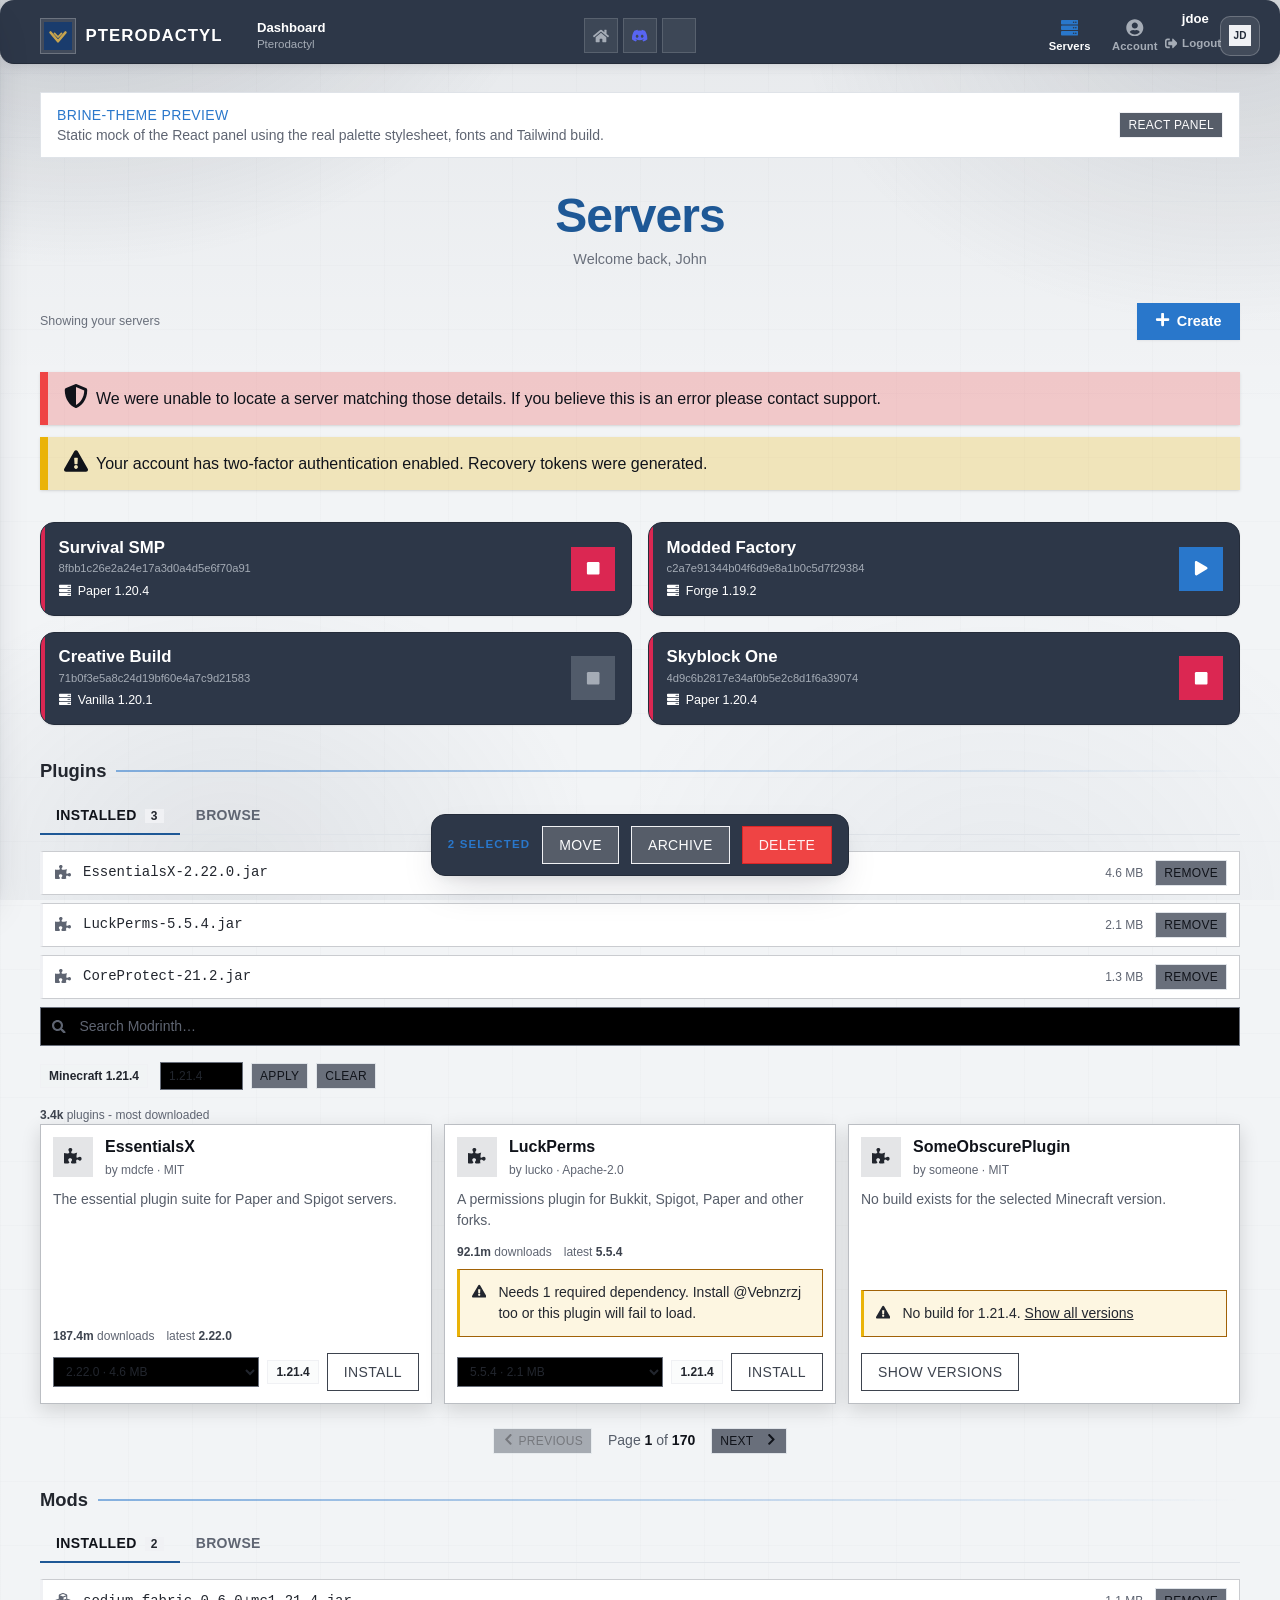
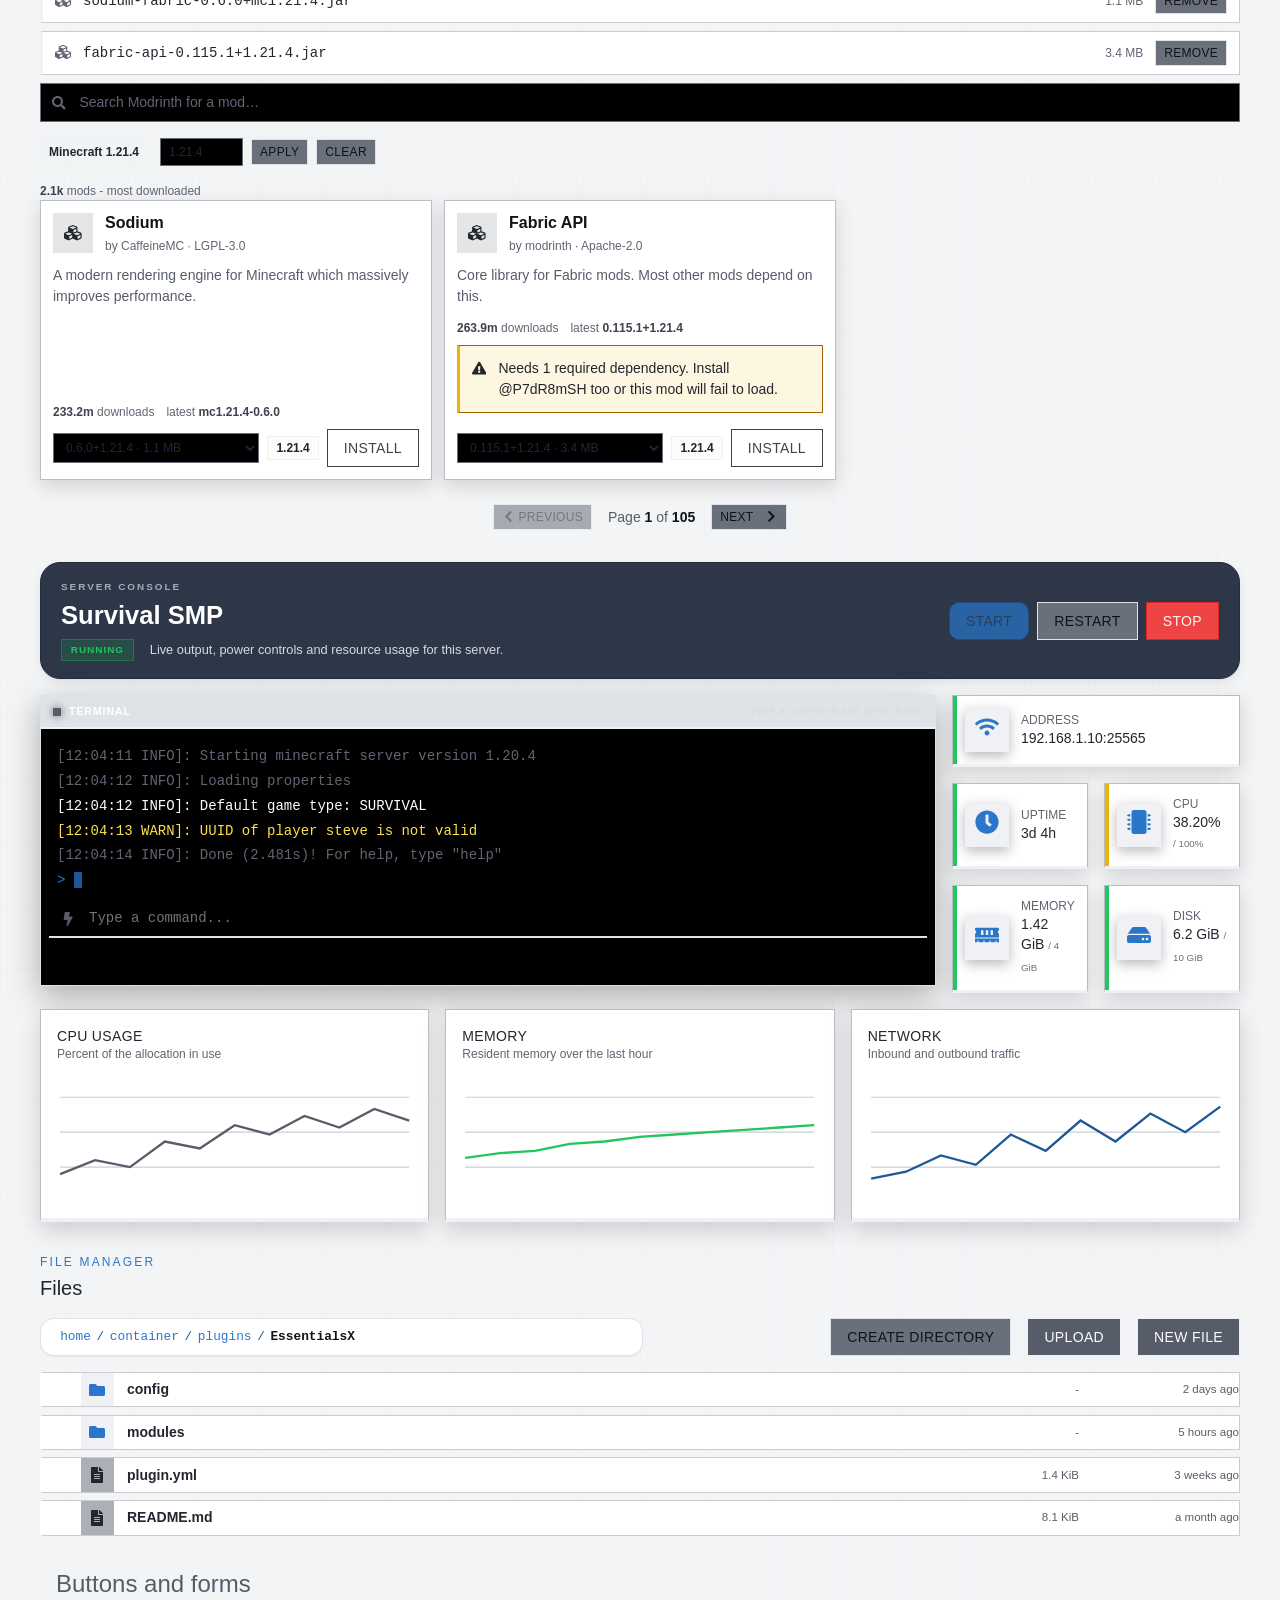
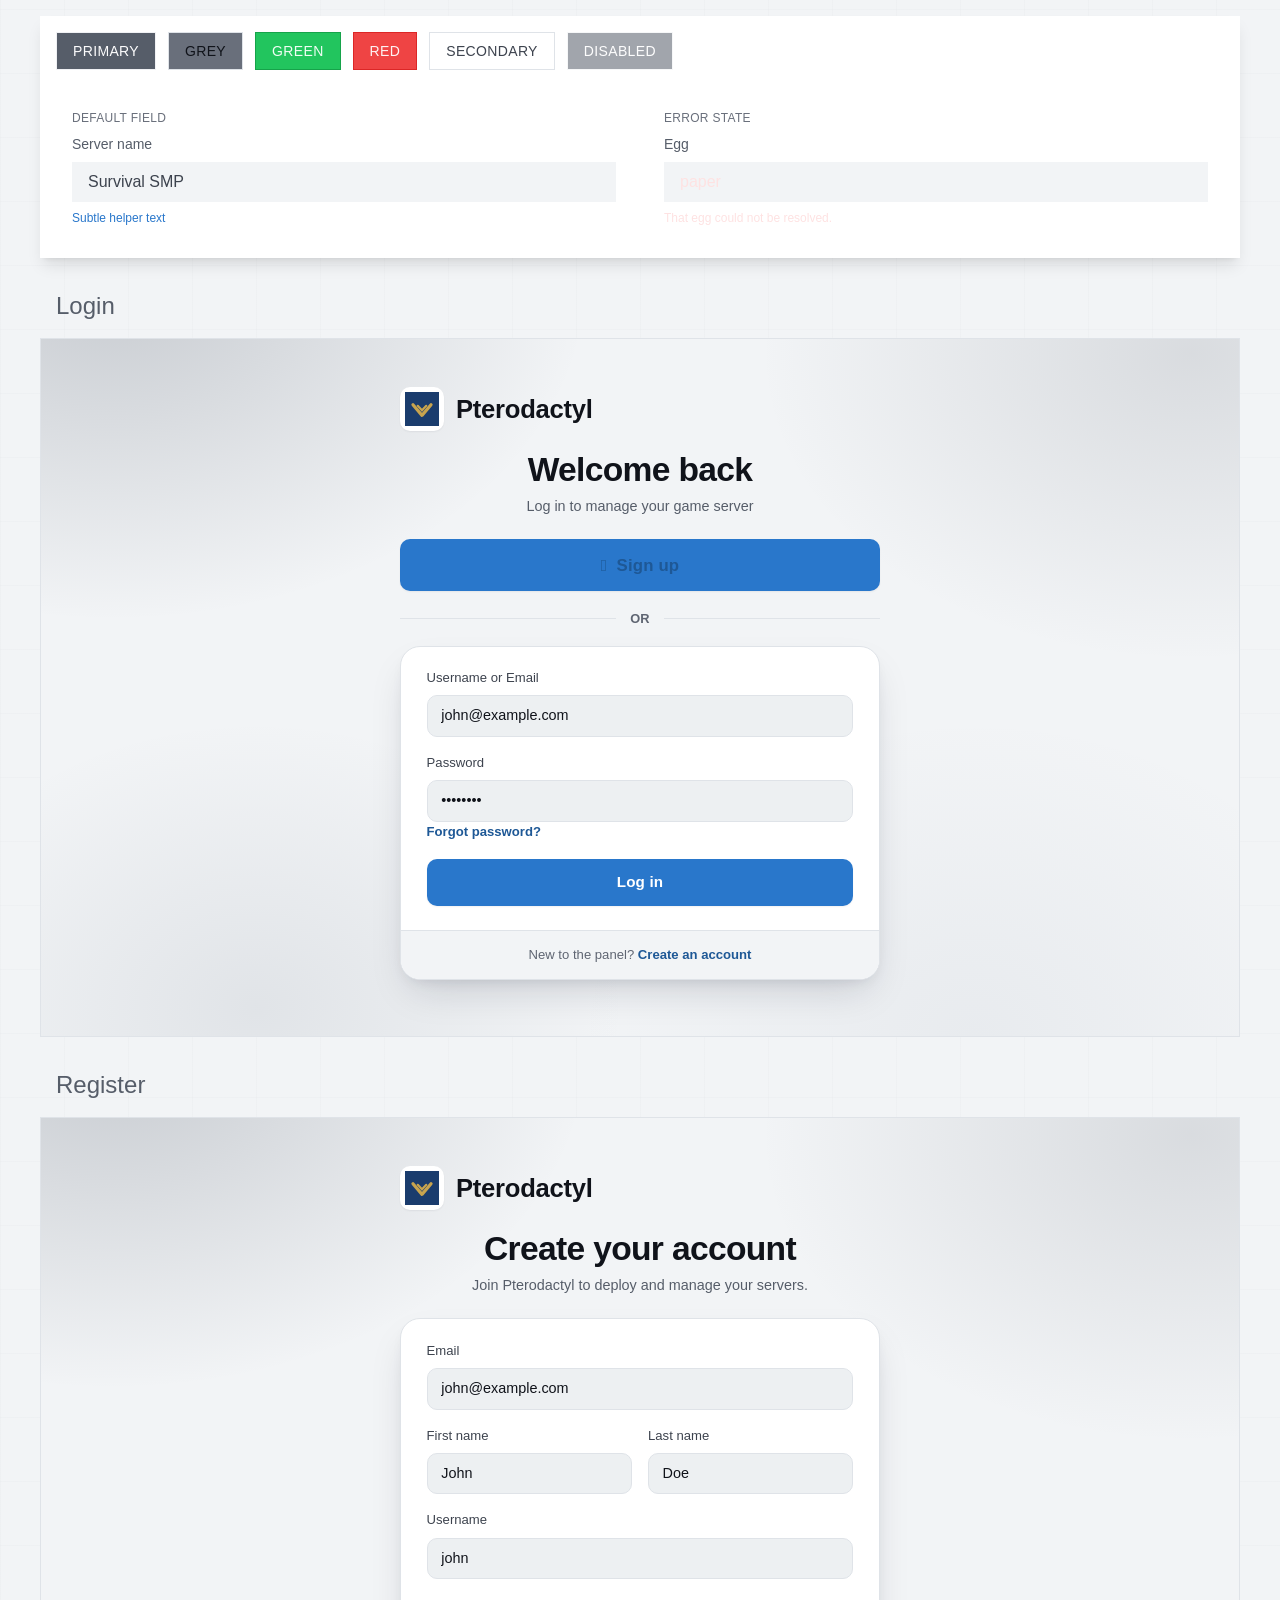
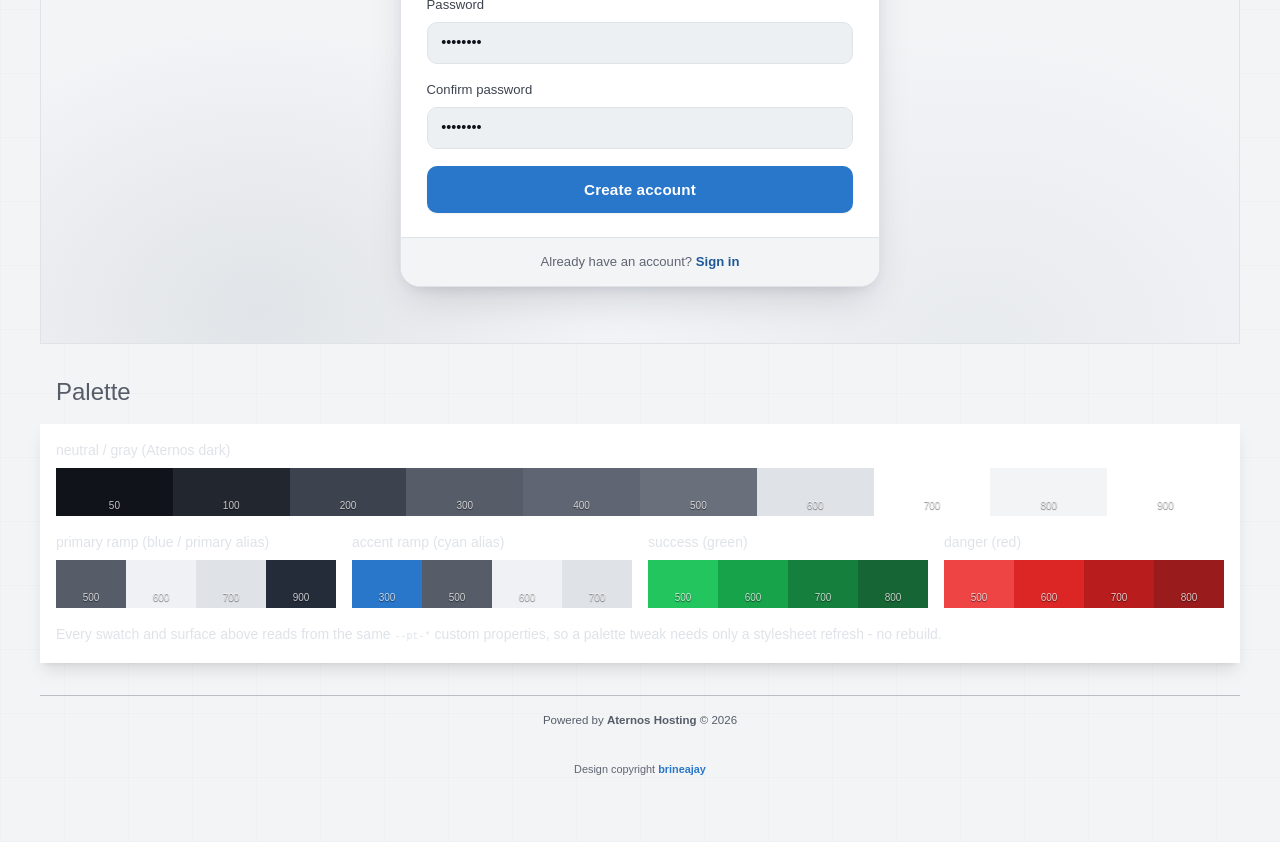
==== commit 512eb847: "Remove the "Want to manage a friend's server?" nudge from the login page The hint told an arriving v" ====
--- a/preview/index.html
+++ b/preview/index.html
@@ -695,13 +695,6 @@
                                                     <button type="submit" class="pt-btn pt-btn-primary pt-btn-block">Log in</button>
                                                 </div>
                                                 <div class="pt-auth-footer">New to the panel? <a href="#register">Create an account</a></div>
-                                            </div>
-                                            <div class="pt-subuser-hint">
-                                                <span class="pt-subuser-hint-icon">&#xf0c0;</span>
-                                                <span>
-                                                    <strong>Want to manage a friend&rsquo;s server?</strong>
-                                                    <span>Ask the owner to invite your email from their Subscribers page</span>
-                                                </span>
                                             </div>
                                         </div>
                                     </div>
--- a/theme/public/themes/pterodactyl/css/pterodactyl-theme.css
+++ b/theme/public/themes/pterodactyl/css/pterodactyl-theme.css
@@ -630,9 +630,23 @@
     inset: 0;
     z-index: 0;
     pointer-events: none;
+    /*
+     * The veil is WHITE here, not black.
+     *
+     * `SiteSettingsController` forces the stored scrim colour to black on every
+     * palette, because it was written when every palette was dark and the text
+     * over the photo was light - a black scrim darkened the photo for that text.
+     * The default palette is light now and its ink is dark, so a black scrim
+     * pushes the photo toward exactly the value the text cannot be read against.
+     *
+     * So the colour is decided here, from the palette, rather than read from
+     * the setting: a white veil keeps a photo under dark ink legible and still
+     * leaves it plainly visible. The admin's intensity slider is unchanged and
+     * still drives this alpha - only the hue moved.
+     */
     background-image: linear-gradient(
-            rgb(var(--pt-bg-overlay-rgb) / var(--pt-bg-overlay-strength)),
-            rgb(var(--pt-bg-overlay-rgb) / var(--pt-bg-overlay-strength))
+            rgb(255 255 255 / var(--pt-bg-overlay-strength, 0)),
+            rgb(255 255 255 / var(--pt-bg-overlay-strength, 0))
         ),
         var(--pt-bg-dashboard-image, none);
     background-position: center;
@@ -1431,7 +1445,6 @@
     .pt-auth input,
     .pt-auth textarea,
     .pt-auth select,
-    .pt-subuser-hint,
     .fm-path,
     .fm-path-link {
         transition: none !important;
@@ -1452,7 +1465,9 @@
  */
 
 /* The page. Owns the min-height and the admin's "Login & register" background
-   photo; it is no longer a flex row, so the column below centres itself. */
+   photo; it is no longer a flex row, so the column below centres itself.
+   The veil is white for the same reason as the dashboard's: the ink on this page
+   is dark, so the photo has to be lightened to sit under it, not darkened. */
 .pt-auth-page {
     position: relative;
     display: flex;
@@ -1462,8 +1477,8 @@
     background-image: var(--pt-aurora),
         linear-gradient(
             to top,
-            rgb(var(--pt-bg-overlay-rgb-auth, 0 0 0) / var(--pt-bg-overlay-strength-auth, 0.78)),
-            rgb(var(--pt-bg-overlay-rgb-auth, 0 0 0) / calc(var(--pt-bg-overlay-strength-auth, 0.78) * 0.35)) 55%,
+            rgb(255 255 255 / var(--pt-bg-overlay-strength-auth, 0)),
+            rgb(255 255 255 / calc(var(--pt-bg-overlay-strength-auth, 0) * 0.35)) 55%,
             transparent 100%
         ),
         var(--pt-bg-auth-image, none);
@@ -1639,37 +1654,6 @@
     padding: 1.35rem 1.6rem 1.5rem;
     color: rgb(var(--pt-gray-200));
 }
-
-/* The "manage a friend's server" nudge under the card. */
-.pt-subuser-hint {
-    display: flex;
-    align-items: flex-start;
-    gap: 0.7rem;
-    width: 100%;
-    max-width: min(28rem, 100%);
-    color: rgb(var(--pt-gray-400));
-}
-
-.pt-subuser-hint-icon {
-    flex: none;
-    margin-top: 0.1rem;
-    font-size: 1.05rem;
-    color: rgb(var(--pt-gray-500));
-}
-
-.pt-subuser-hint strong {
-    display: block;
-    font-size: 0.85rem;
-    font-weight: 700;
-    color: rgb(var(--pt-gray-100));
-}
-
-.pt-subuser-hint span span {
-    display: block;
-    font-size: 0.8rem;
-    line-height: 1.45;
-}
-
 
 /* Field labels: twin.macro inlines colours inside styled-components, so the
    Label element carries no utility class to target - style it on the element.
@@ -1839,7 +1823,7 @@
 .pt-auth-footer {
     padding: 0.9rem 1.6rem;
     border-top: 1px solid rgb(var(--pt-gray-600) / 0.7);
-    background-color: rgb(var(--pt-gray-800) / 0.5);
+    background-color: rgb(var(--pt-gray-800));
     text-align: center;
     font-size: 0.82rem;
     color: rgb(var(--pt-gray-400));
@@ -1937,8 +1921,11 @@
     justify-content: center;
     min-width: 0;
     padding: 0.6rem 0.85rem;
-    border: 1px solid var(--pt-glass-border);
-    background-color: rgb(var(--pt-gray-700) / 0.5);
+    /* A row-fill pill with a real edge. `--pt-gray-700` at 50% was white at 50%
+       on the light ramp, which made the auth quick links disappear into the
+       page. */
+    border: 1px solid rgb(var(--pt-gray-600));
+    background-color: rgb(var(--pt-gray-700));
     color: rgb(var(--pt-gray-100));
     font-size: 0.8rem;
     font-weight: 600;
@@ -1951,9 +1938,9 @@
 
 .pt-link:hover,
 .pt-link:focus-visible {
-    background-color: rgb(var(--pt-gray-700) / 0.78);
-    border-color: var(--pt-glass-border-hover);
-    color: #ffffff;
+    background-color: rgb(var(--pt-gray-600) / 0.5);
+    border-color: rgb(var(--pt-navy-300));
+    color: rgb(var(--pt-gray-50));
     outline: none;
 }
 
@@ -2389,10 +2376,14 @@
     align-items: center;
     min-width: 0;
     padding: 0.5rem 0.6rem;
-    border: 1px solid var(--pt-hairline);
+    border: 1px solid rgb(var(--pt-gray-600));
     border-radius: 0;
-    background-color: rgb(var(--pt-navy-800));
-    color: rgb(var(--pt-navy-200));
+    /* A path is a read-only field, not chrome. On the light ramp the old
+       `--pt-navy-800` fill made it a dark slate bar with light grey text, and
+       the glass override below then took it to 70% alpha, which is mid grey with
+       mid grey text - unreadable. It is a light well with dark ink instead. */
+    background-color: rgb(var(--pt-gray-700));
+    color: rgb(var(--pt-gray-200));
     font-family: ui-monospace, SFMono-Regular, Menlo, Monaco, Consolas, 'Liberation Mono', 'Courier New', monospace;
     font-size: 0.8rem;
     line-height: 1.5;
@@ -2438,9 +2429,11 @@
     align-items: center;
     gap: 0.75rem;
     padding: 0.7rem 1rem;
-    border: 1px solid rgb(var(--pt-gold-400) / 0.65);
+    border: 1px solid rgb(var(--pt-chrome-deep));
     border-radius: 0;
-    background-color: rgb(var(--pt-navy-900) / 0.97);
+    /* Solid chrome: this bar floats over the file list, so on the light page it
+       is a dark island by intent rather than by accident. */
+    background-color: rgb(var(--pt-chrome));
     box-shadow: var(--pt-shadow-lg);
     pointer-events: auto;
 }
@@ -2530,53 +2523,58 @@
     border-radius: 50% !important;
 }
 
-/* --------------------------------------------------------- sidebar (glass) -- */
-
+/* -------------------------------------------------- sidebar / brand (chrome) -- */
+
+/* The sidebar only exists inside the drawer now, so it shares the drawer's
+   chrome rather than being its own translucent layer. */
 .pt-sidebar {
-    background-color: rgb(var(--pt-navy-900) / 0.62);
-    border-right: 1px solid var(--pt-glass-border);
-    box-shadow: inset -1px 0 0 rgb(0 0 0 / 0.35);
-    -webkit-backdrop-filter: blur(var(--pt-glass-blur)) saturate(var(--pt-glass-saturate));
-    backdrop-filter: blur(var(--pt-glass-blur)) saturate(var(--pt-glass-saturate));
-}
-
+    background-color: rgb(var(--pt-chrome));
+    color: rgb(var(--pt-chrome-ink));
+    border-right: 0;
+    box-shadow: none;
+}
+
+/* The brand lockup sits inside the topbar now, not in a sidebar header, so it
+   must not paint a panel of its own. It used to carry `--pt-navy-900` at 45%,
+   which on the light ramp put a dark grey block with a hard border around the
+   logo - the most obviously broken thing on the page. */
 .pt-brand {
-    background-color: rgb(var(--pt-navy-900) / 0.45);
-    border-bottom: 1px solid var(--pt-glass-border);
-    box-shadow: inset 0 1px 0 var(--pt-glass-highlight);
+    background-color: transparent;
+    border-bottom: 0;
+    box-shadow: none;
 }
 
 .pt-sidebar-foot {
-    background-color: rgb(var(--pt-navy-900) / 0.45);
-    border-top: 1px solid var(--pt-glass-border);
-}
-
-/* --------------------------------------------------------- topbar (glass) -- */
-
-/* The topbar used to be a flat slab of --pt-navy-700 (#1e6fb8), which is the
- * brightest thing on the page and pulled the eye away from the content. As
- * glass it goes dark and translucent so the aurora reads through it, and the
- * brand accent moves down to the 2px gradient rule on its lower edge. */
+    background-color: rgb(var(--pt-chrome-deep));
+    border-top: 1px solid rgb(255 255 255 / 0.08);
+}
+
+/* --------------------------------------------------------- topbar (chrome) -- */
+
+/*
+ * The topbar is one of the three dark chrome islands, so it paints SOLID
+ * --pt-chrome.
+ *
+ * It used to be a translucent dark wash over the aurora, which was right on a
+ * black page and is not on a light one: `--pt-navy-900` at 55% over `#f2f4f6`
+ * resolves to a mid grey, so the bar lost its colour entirely and the whole top
+ * of the panel read as washed out. A dark island on a light page has to be OPAQUE
+ * to be dark - translucency can only ever pull it back toward the page behind it.
+ * The blur goes with it, for the same reason: there is nothing behind it worth
+ * refracting except the photo, and blurring a photo behind an auth page just
+ * makes the photo unreadable.
+ */
 .pt-topbar {
-    background-color: rgb(var(--pt-navy-900) / 0.55);
-    border-bottom: 0;
-    box-shadow: inset 0 -1px 0 var(--pt-glass-border), 0 2px 14px rgb(0 0 0 / 0.28);
-    -webkit-backdrop-filter: blur(var(--pt-glass-blur)) saturate(var(--pt-glass-saturate));
-    backdrop-filter: blur(var(--pt-glass-blur)) saturate(var(--pt-glass-saturate));
-}
-
-/* The 2px gold rule moves onto a pseudo-element so it can be a gradient -
-   a flat gold line under a blurred bar reads as a seam, a fading one reads as
-   a light source. */
+    background-color: rgb(var(--pt-chrome));
+    border-bottom: 1px solid rgb(var(--pt-chrome-deep));
+    box-shadow: var(--pt-shadow-md);
+}
+
+/* The old gradient hairline under the bar was a light source for a bar that was
+ * once brighter than the page. On a dark bar over a light page a bright rule
+ * under it reads as a seam, so it is dropped rather than recoloured. */
 .pt-topbar::after {
-    content: '';
-    position: absolute;
-    right: 0;
-    bottom: 0;
-    left: 0;
-    height: 2px;
-    background-image: var(--pt-topbar-rule);
-    pointer-events: none;
+    content: none;
 }
 
 .pt-nav-item.active {
@@ -2592,37 +2590,35 @@
     box-shadow: 0 0 10px rgb(var(--pt-violet-500) / 0.8);
 }
 
-/* ------------------------------------------------------- drawer (glass) -- */
-
+/* ------------------------------------------------------- drawer (chrome) -- */
+
+/* Solid for the same reason as the topbar: a translucent dark panel over a light
+   page greys out, and this one covers most of the screen when it is open. */
 .pt-drawer-panel {
-    background-color: rgb(var(--pt-navy-900) / 0.72);
-    border-right: 1px solid var(--pt-glass-border);
-    box-shadow: 0 0 60px rgb(0 0 0 / 0.6);
-    -webkit-backdrop-filter: blur(22px) saturate(var(--pt-glass-saturate));
-    backdrop-filter: blur(22px) saturate(var(--pt-glass-saturate));
-}
-
-/* ------------------------------------------------------ auth card (glass) -- */
-
+    background-color: rgb(var(--pt-chrome));
+    border-right: 1px solid rgb(var(--pt-chrome-deep));
+    box-shadow: var(--pt-shadow-lg);
+}
+
+/* ------------------------------------------------------ auth card (light) -- */
+
+/*
+ * The auth card is a WHITE card on the light page, not a dark island - the
+ * reference's sign-in screen is white, and only the auth background photo is
+ * dark. It therefore reads by its border and shadow, not by its fill.
+ *
+ * The old rule was `--pt-gray-700` at 55%, which on the light ramp is white at
+ * 55% - so the card was barely distinguishable from the page behind it and the
+ * inputs had nothing to sit on.
+ */
 .pt-auth-card {
-    background-color: rgb(var(--pt-gray-700) / 0.55);
-    border: 1px solid var(--pt-glass-border);
-    box-shadow: var(--pt-glass-shadow), inset 0 1px 0 var(--pt-glass-highlight);
-    -webkit-backdrop-filter: blur(24px) saturate(var(--pt-glass-saturate));
-    backdrop-filter: blur(24px) saturate(var(--pt-glass-saturate));
-}
-
-/* Top inner highlight: the single detail that reads as "glass" rather than
-   "translucent rectangle". Kept as a gradient so it fades out before the edge. */
+    background-color: rgb(var(--pt-gray-700));
+    border: 1px solid rgb(var(--pt-gray-600));
+    box-shadow: var(--pt-shadow-lg);
+}
+
 .pt-auth-card::before {
-    content: '';
-    position: absolute;
-    top: 0;
-    right: 0;
-    left: 0;
-    height: 45%;
-    background-image: linear-gradient(180deg, rgb(255 255 255 / 0.07), transparent);
-    pointer-events: none;
+    content: none;
 }
 
 .pt-auth-card {
@@ -2631,23 +2627,25 @@
 }
 
 .pt-auth-footer {
-    background-color: rgb(var(--pt-gray-900) / 0.35);
-    border-top: 1px solid var(--pt-glass-border);
-}
-
-/* Inputs stay legible: a barely-tinted dark well rather than a clear pane, so
-   the placeholder and caret contrast against the page colour is unchanged. */
+    background-color: rgb(var(--pt-gray-800));
+    border-top: 1px solid rgb(var(--pt-gray-600));
+}
+
+/* Inputs read as wells on the white card: a light grey fill, not a dark one.
+ * `--pt-gray-900` is now white, so the old `gray-900 / 0.72` put a near-white
+ * field on a white card with only an inset shadow to separate it - too faint to
+ * find. The row-fill step is the one that differs from the card. */
 .pt-auth input:not([type='checkbox']):not([type='radio']),
 .pt-auth textarea,
 .pt-auth select {
-    background-color: rgb(var(--pt-gray-900) / 0.72);
-    border-color: var(--pt-glass-border);
-    box-shadow: inset 0 1px 2px rgb(0 0 0 / 0.35);
+    background-color: rgb(var(--pt-gray-600) / 0.55);
+    border-color: rgb(var(--pt-gray-600));
+    box-shadow: none;
 }
 
 .pt-auth-emblem {
-    background-color: rgb(255 255 255 / 0.94);
-    box-shadow: 0 12px 26px -10px rgb(0 0 0 / 0.75), 0 0 0 1px var(--pt-glass-border);
+    background-color: rgb(255 255 255);
+    box-shadow: var(--pt-shadow-sm);
 }
 
 /* --------------------------------------------------------------- modals -- */
@@ -2713,47 +2711,60 @@
     box-shadow: var(--pt-shadow-lg);
 }
 
-/* ------------------------------------------------- hero / console (tinted) -- */
-
+/* ------------------------------------------------- hero / console (chrome) -- */
+
+/*
+ * The console header is the third dark chrome island. The base rule gives it a
+ * solid `--pt-chrome` fill; these overrides used to repaint it with a frost
+ * gradient, which on the light ramp is a near-transparent wash and left the white
+ * h1 on whatever happened to be behind it.
+ */
 .pt-console-head {
-    border: 1px solid var(--pt-glass-border);
-    border-bottom-width: 1px;
-    background-image: var(--pt-frost-hero);
-    box-shadow: var(--pt-glass-shadow), inset 0 1px 0 var(--pt-glass-highlight);
-}
-
-/* The decorative corner ring becomes a soft violet bloom instead of a hard
-   bordered square, which is what the frosted card is echoing. */
-
-.pt-console-head {
-    background-image: var(--pt-frost-console);
+    border: 1px solid rgb(var(--pt-chrome-deep));
+    border-bottom: 1px solid rgb(var(--pt-chrome-deep));
+    background-image: none;
+    background-color: rgb(var(--pt-chrome));
+    box-shadow: var(--pt-shadow-md);
 }
 
 .pt-console-head .pt-power {
     border-radius: var(--pt-glass-radius-sm) !important;
 }
 
-/* ------------------------------------------------ server cards (tinted) -- */
-/* No backdrop-filter here on purpose - see the header comment. */
-
+/* ------------------------------------------------------ server cards (chrome) -- */
+/*
+ * No backdrop-filter here, as before: one per card in a scrolling list is the most
+ * expensive thing you can put on a page.
+ *
+ * These rules previously re-declared the card as a translucent LIGHT surface
+ * (`--pt-gray-700` at 50%) on the theory that a repeated card should be tinted
+ * rather than frosted. On the light ramp `--pt-gray-700` IS white, so that
+ * override silently replaced the solid `--pt-chrome` the base rule sets - and
+ * since the card's own text is `--pt-chrome-ink`, which is white too, the name
+ * rendered white on a near-white card and was effectively invisible. Same for the
+ * empty state, which is the first thing an admin sees.
+ *
+ * A dark island cannot be a translucent light surface. Solid chrome, and the
+ * hover is a lift rather than a fill change.
+ */
 .pt-server-card {
-    background-color: rgb(var(--pt-gray-700) / 0.5);
-    border-color: var(--pt-glass-border);
-    box-shadow: inset 0 1px 0 var(--pt-glass-highlight);
+    background-color: rgb(var(--pt-chrome));
+    border-color: rgb(var(--pt-chrome-deep));
+    box-shadow: var(--pt-shadow-sm);
 }
 
 .pt-server-card:hover,
 .pt-server-card:focus-visible {
-    border-color: var(--pt-glass-border-hover);
-    background-color: rgb(var(--pt-gray-700) / 0.68);
-    box-shadow: var(--pt-shadow-md), inset 0 1px 0 rgb(255 255 255 / 0.18);
-}
-
-/* Status rail glows instead of reading as a flat colour block. */
+    border-color: rgb(var(--pt-navy-300));
+    background-color: rgb(var(--pt-chrome));
+    box-shadow: var(--pt-shadow-lg);
+}
+
+/* The pink accent bar is a flat brand edge, so it stays flat. */
 .pt-server-card::before {
-    background-image: linear-gradient(180deg, var(--pt-status, rgb(var(--pt-gray-500))), transparent);
-    box-shadow: 0 0 12px -2px var(--pt-status, rgb(var(--pt-gray-500)));
-    opacity: 0.85;
+    background-image: none;
+    box-shadow: none;
+    opacity: 1;
 }
 
 
@@ -2795,14 +2806,16 @@
 /* File manager chrome follows the same material; the rows themselves stay
    solid so long path lists and file names keep their contrast. */
 .fm-path {
-    background-color: rgb(var(--pt-navy-800) / 0.7);
-    border-color: var(--pt-glass-border);
-    box-shadow: inset 0 1px 0 var(--pt-glass-highlight);
-}
-
+    background-color: rgb(var(--pt-gray-700));
+    border-color: rgb(var(--pt-gray-600));
+    box-shadow: var(--pt-shadow-sm);
+}
+
+/* The mass-action bar floats over the file list, so it keeps the dark chrome
+   treatment - but SOLID. At 92% over a light page it read as a dirty grey slab. */
 .fm-mass {
-    background-color: rgb(var(--pt-navy-900) / 0.92);
-    border-color: rgb(var(--pt-violet-400) / 0.5);
+    background-color: rgb(var(--pt-chrome));
+    border-color: rgb(var(--pt-chrome-deep));
 }
 
 /* ============================================================ flat mode ==
@@ -3017,22 +3030,33 @@
         backdrop-filter: none;
     }
 
+    /*
+     * The opaque fallbacks have to name the same fill the normal rules do, or
+     * turning transparency off CHANGES the colour. `--pt-gray-900` and
+     * `--pt-gray-700` are both near-white on the light ramp, so the old
+     * fallbacks here repainted the topbar and the server cards with a light
+     * surface - and the server card's own text is `--pt-chrome-ink`, which is
+     * white. A user with reduced transparency on got white text on a white card,
+     * which is the bug this whole section is about, just gated behind a media
+     * query.
+     */
     .pt-sidebar,
-    .pt-drawer-panel {
-        background-color: rgb(var(--pt-navy-900));
+    .pt-drawer-panel,
+    .pt-topbar,
+    .pt-console-head,
+    .pt-server-card,
+    .pt-sidebar-foot {
+        background-color: rgb(var(--pt-chrome));
+        background-image: none;
     }
 
-    .pt-topbar {
-        background-color: rgb(var(--pt-navy-900));
-    }
-
-    .pt-auth-card,
-    .pt-server-card {
+    /* The auth card is a light surface, so it keeps the light fallback. */
+    .pt-auth-card {
         background-color: rgb(var(--pt-gray-700));
     }
 
-    .pt-console-head {
-        background-image: var(--pt-frost-hero-solid);
+    .pt-brand {
+        background-color: transparent;
     }
 }
 
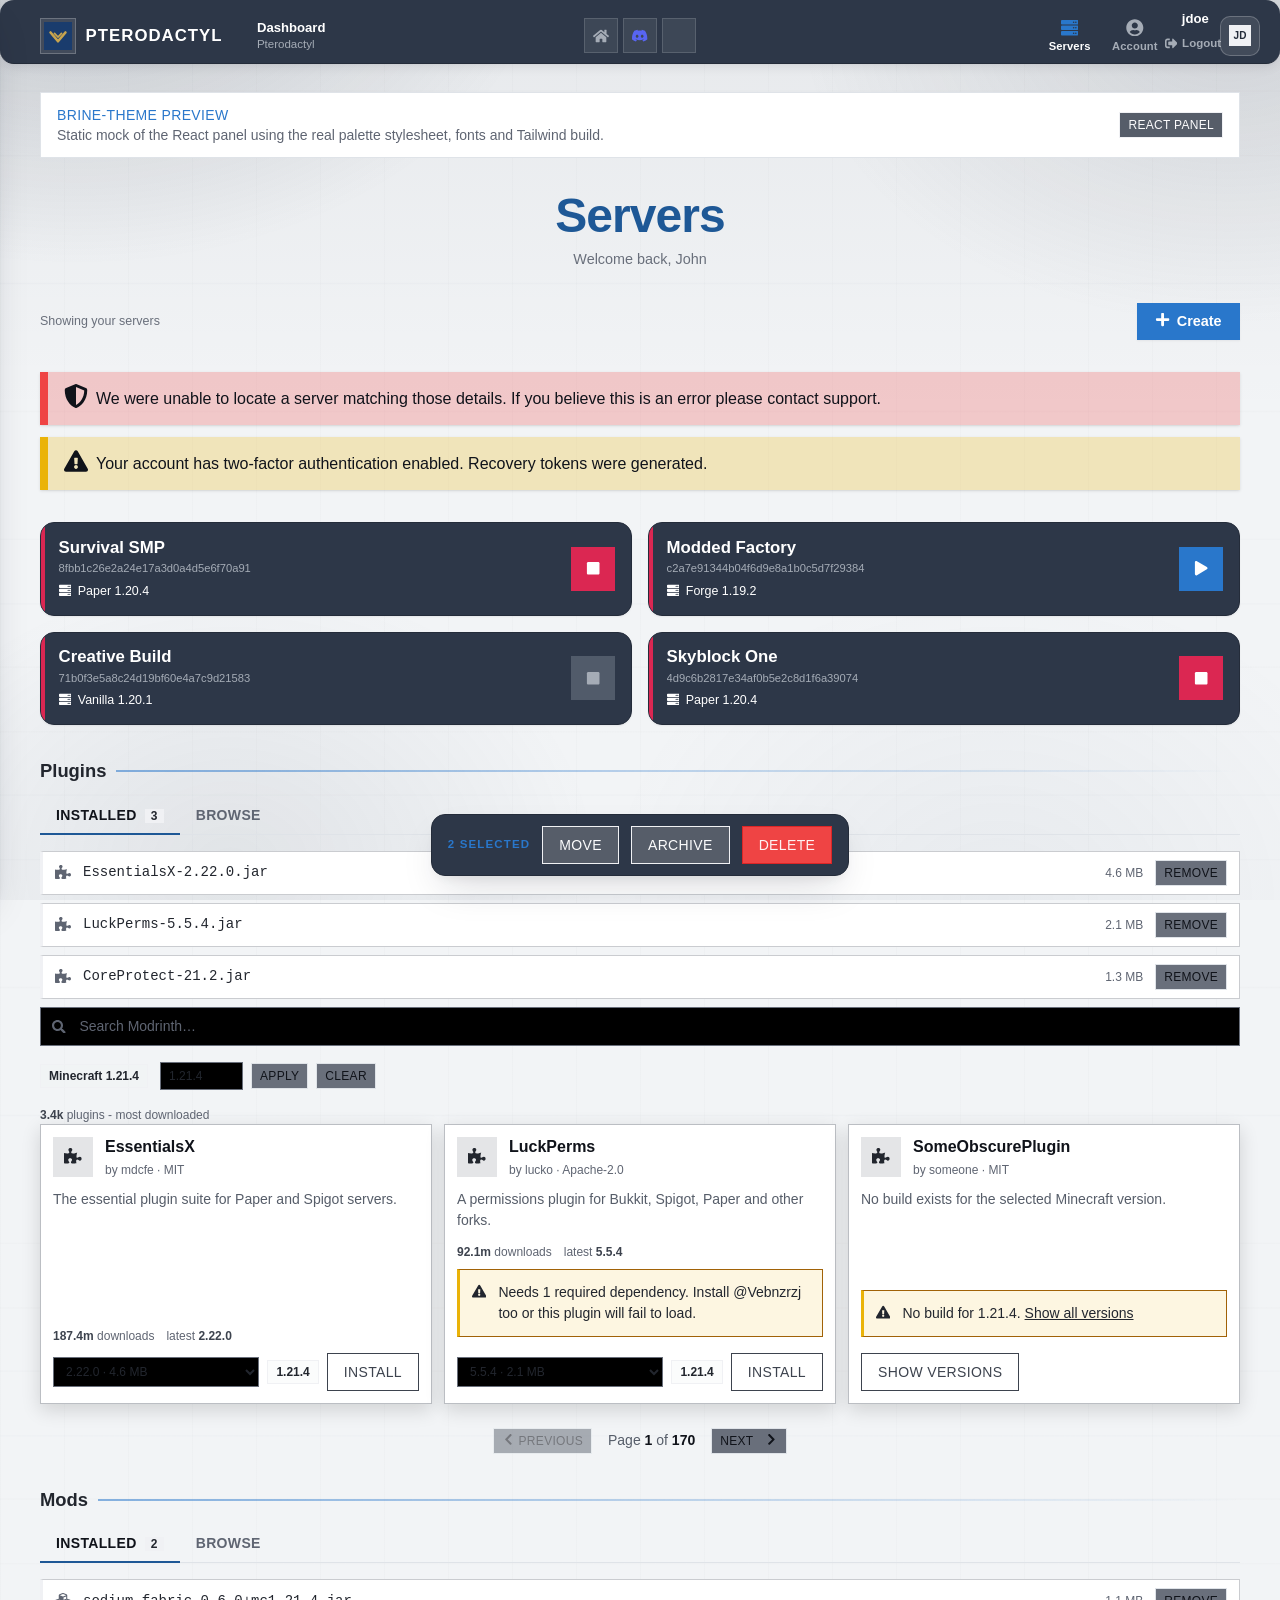
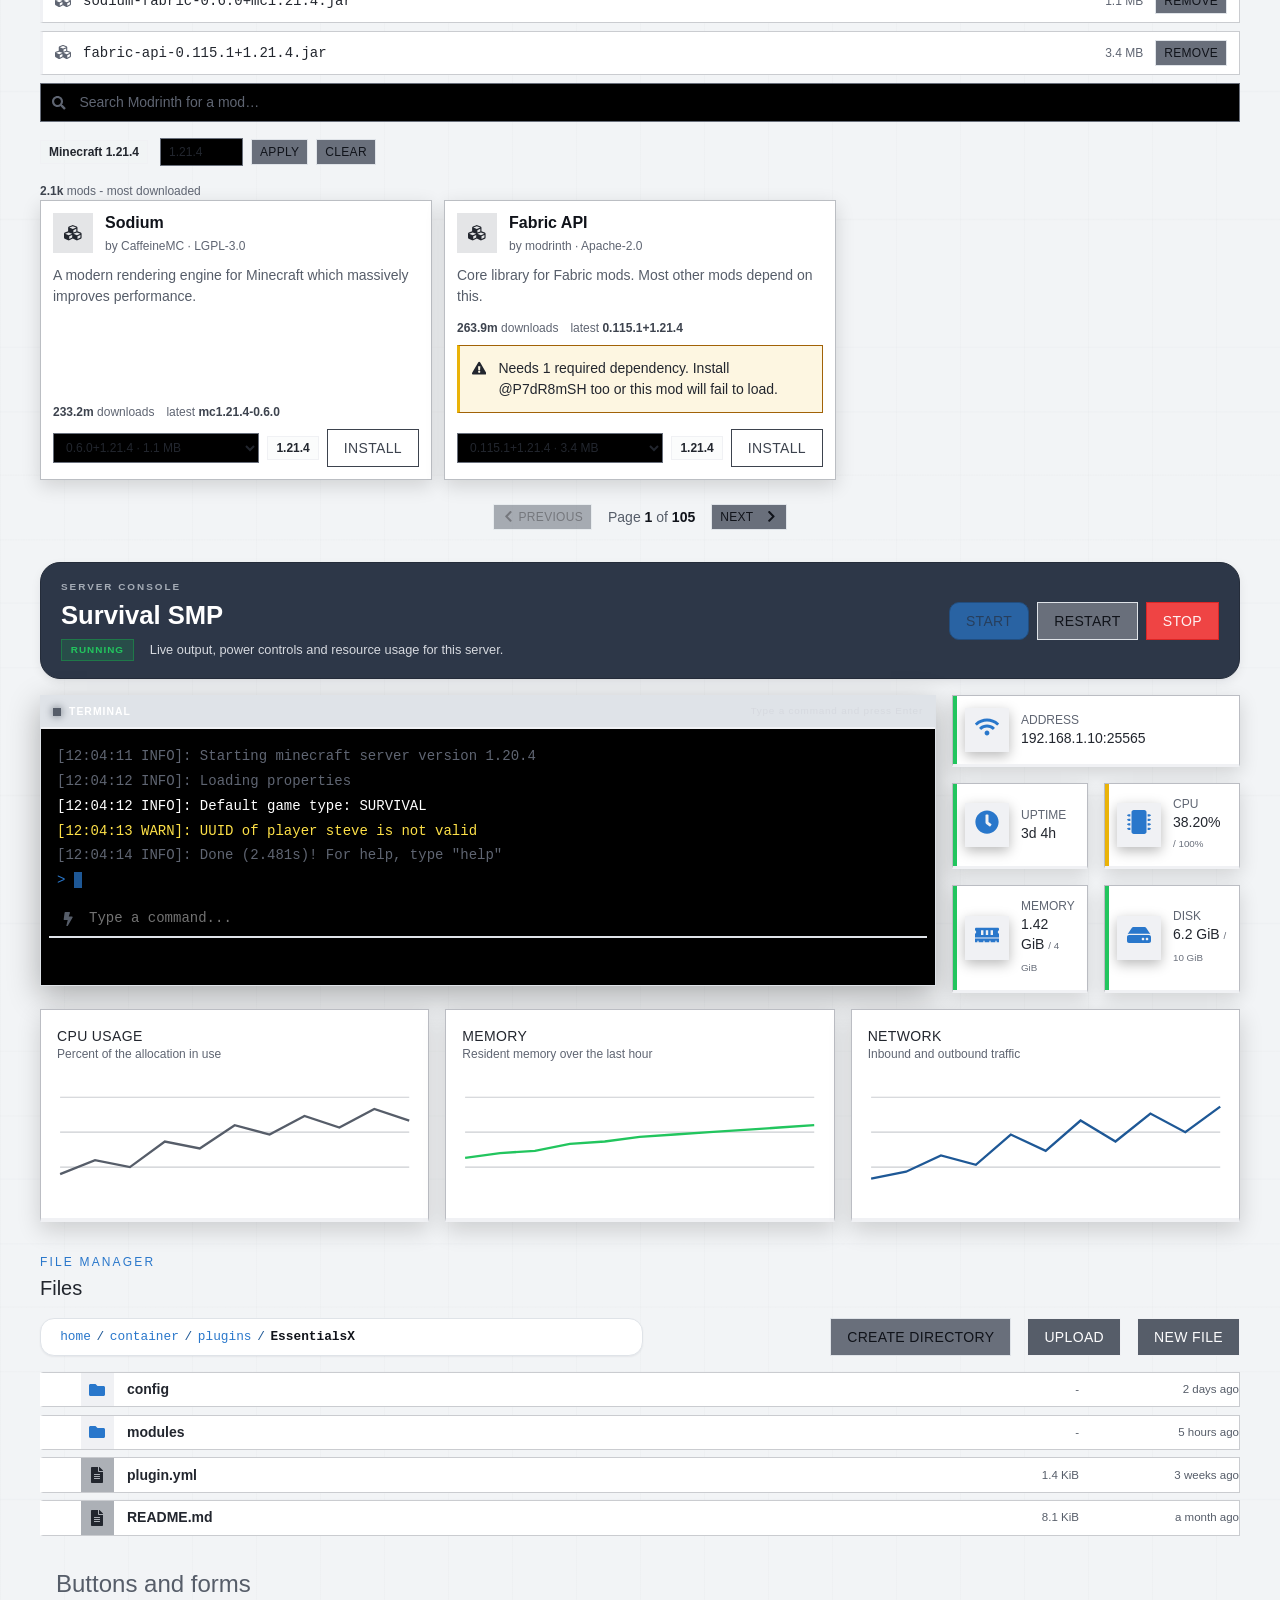
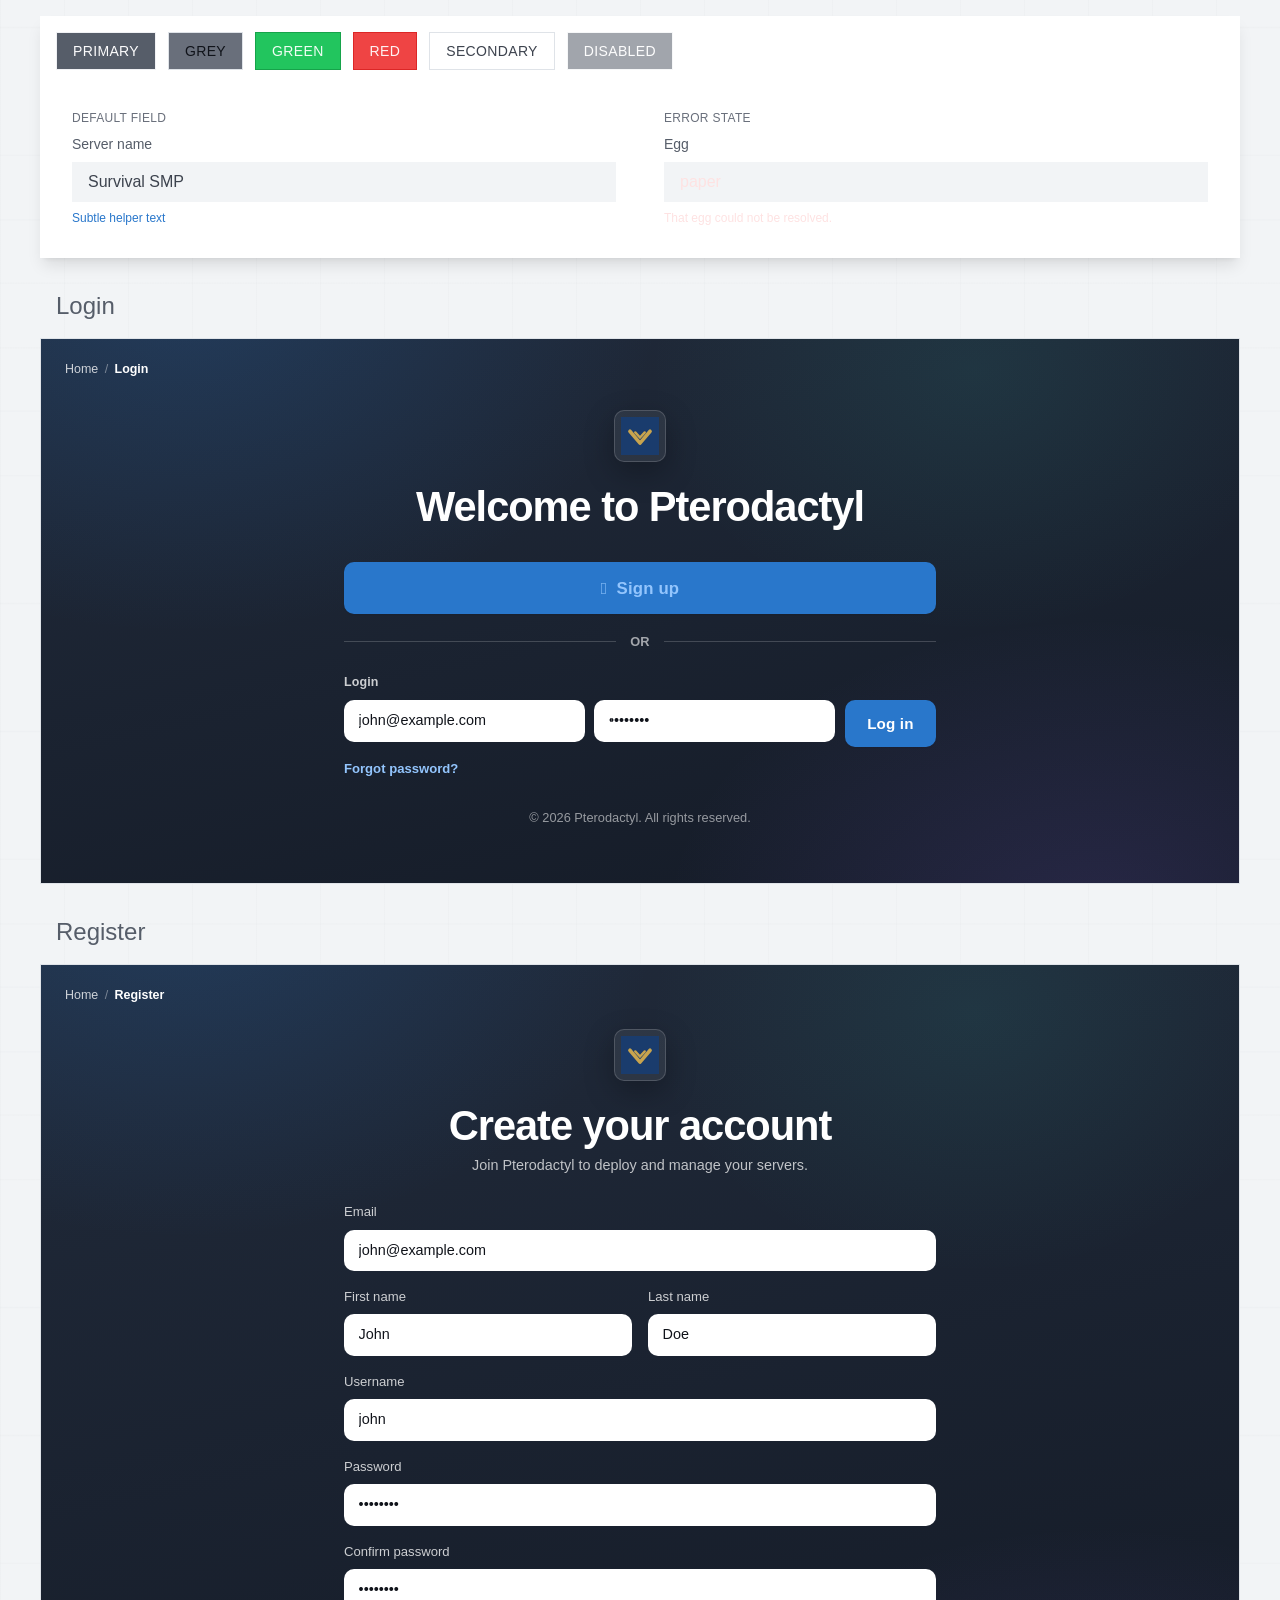
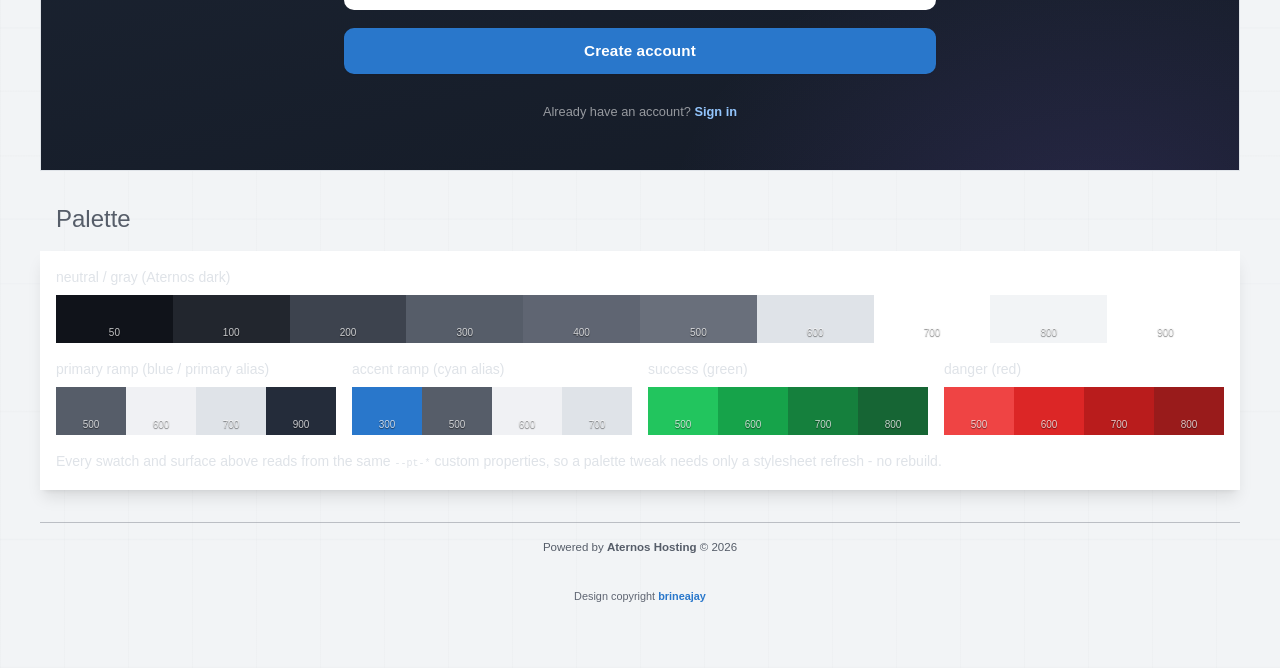
==== commit 109480e2: "Rebuild the auth screens: flat on a dark page, inline login row Rebuilt against a new reference scre" ====
--- a/preview/index.html
+++ b/preview/index.html
@@ -663,18 +663,21 @@
                         <section>
                             <h2 class="text-neutral-300 mb-4 px-4 text-2xl">Login</h2>
                             <div class="overflow-hidden border border-neutral-600">
-                                <div class="pt-auth-page" style="min-height: 38rem">
+                                <div class="pt-auth-page" style="min-height: 34rem">
+                                    <nav class="pt-crumbs" aria-label="Breadcrumb">
+                                        <a class="pt-crumb" href="#">Home</a>
+                                        <span class="pt-crumb-sep" aria-hidden="true">/</span>
+                                        <span class="pt-crumb is-current">Login</span>
+                                    </nav>
                                     <div class="pt-auth">
                                         <div class="pt-auth-lockup">
                                             <span class="pt-auth-emblem">
                                                 <img src="../theme/public/themes/pterodactyl/images/logo.svg" alt="" />
                                             </span>
-                                            <span class="pt-auth-lockup-name">Pterodactyl</span>
                                         </div>
                                         <div class="pt-auth-column">
                                             <div class="pt-auth-heading">
-                                                <h1>Welcome back</h1>
-                                                <p>Log in to manage your game server</p>
+                                                <h1>Welcome to Pterodactyl</h1>
                                             </div>
                                             <a class="pt-auth-signup" href="#register">
                                                 <span aria-hidden="true">&#xf234;</span>
@@ -685,17 +688,24 @@
                                                 <span class="pt-auth-or-word">or</span>
                                                 <span class="pt-auth-or-rule"></span>
                                             </div>
-                                            <div class="pt-auth-card">
-                                                <div class="pt-auth-body">
-                                                    <label class="block text-neutral-300 text-sm mb-2">Username or Email</label>
-                                                    <input class="text_input mb-4" value="john@example.com" />
-                                                    <label class="block text-neutral-300 text-sm mb-2">Password</label>
-                                                    <input class="text_input" type="password" value="hunter22" />
-                                                    <div class="pt-auth-aside-link mb-3"><a href="#">Forgot password?</a></div>
-                                                    <button type="submit" class="pt-btn pt-btn-primary pt-btn-block">Log in</button>
+                                            <div class="pt-auth-section-label">Login</div>
+                                            <div class="pt-auth-inline">
+                                                <div class="pt-auth-inline-field">
+                                                    <span class="pt-auth-inline-icon" aria-hidden="true">&#xf007;</span>
+                                                    <label class="block text-sm mb-2">Username or Email</label>
+                                                    <input class="text_input" placeholder="Username" value="john@example.com" />
                                                 </div>
-                                                <div class="pt-auth-footer">New to the panel? <a href="#register">Create an account</a></div>
-                                            </div>
+                                                <div class="pt-auth-inline-field">
+                                                    <span class="pt-auth-inline-icon" aria-hidden="true">&#xf023;</span>
+                                                    <label class="block text-sm mb-2">Password</label>
+                                                    <input class="text_input" type="password" placeholder="Password" value="hunter22" />
+                                                </div>
+                                                <button type="submit" class="pt-btn pt-btn-primary">Log in</button>
+                                            </div>
+                                            <div class="pt-auth-aside">
+                                                <a class="pt-auth-aside-link" href="#">Forgot password?</a>
+                                            </div>
+                                            <div class="pt-auth-footer">&copy; 2026 Pterodactyl. All rights reserved.</div>
                                         </div>
                                     </div>
                                 </div>
@@ -706,49 +716,49 @@
                         <section id="register">
                             <h2 class="text-neutral-300 mb-4 px-4 text-2xl">Register</h2>
                             <div class="overflow-hidden border border-neutral-600">
-                                <div class="pt-auth-page" style="min-height: 44rem">
+                                <div class="pt-auth-page" style="min-height: 42rem">
+                                    <nav class="pt-crumbs" aria-label="Breadcrumb">
+                                        <a class="pt-crumb" href="#">Home</a>
+                                        <span class="pt-crumb-sep" aria-hidden="true">/</span>
+                                        <span class="pt-crumb is-current">Register</span>
+                                    </nav>
                                     <div class="pt-auth">
                                         <div class="pt-auth-lockup">
                                             <span class="pt-auth-emblem">
                                                 <img src="../theme/public/themes/pterodactyl/images/logo.svg" alt="" />
                                             </span>
-                                            <span class="pt-auth-lockup-name">Pterodactyl</span>
                                         </div>
                                         <div class="pt-auth-column">
                                             <div class="pt-auth-heading">
                                                 <h1>Create your account</h1>
                                                 <p>Join Pterodactyl to deploy and manage your servers.</p>
                                             </div>
-                                            <div class="pt-auth-card">
-                                                <div class="pt-auth-body">
-                                                    <label class="block text-neutral-300 text-sm mb-2">Email</label>
-                                                    <input class="text_input mb-4" value="john@example.com" />
-                                                    <div style="display:flex; gap:1rem;">
-                                                        <div style="flex:1; min-width:0;">
-                                                            <label class="block text-neutral-300 text-sm mb-2">First name</label>
-                                                            <input class="text_input" value="John" />
-                                                        </div>
-                                                        <div style="flex:1; min-width:0;">
-                                                            <label class="block text-neutral-300 text-sm mb-2">Last name</label>
-                                                            <input class="text_input" value="Doe" />
-                                                        </div>
-                                                    </div>
-                                                    <div style="margin-top:1rem;">
-                                                        <label class="block text-neutral-300 text-sm mb-2">Username</label>
-                                                        <input class="text_input" value="john" />
-                                                    </div>
-                                                    <div style="margin-top:1rem;">
-                                                        <label class="block text-neutral-300 text-sm mb-2">Password</label>
-                                                        <input class="text_input" type="password" value="hunter22" />
-                                                    </div>
-                                                    <div style="margin-top:1rem;">
-                                                        <label class="block text-neutral-300 text-sm mb-2">Confirm password</label>
-                                                        <input class="text_input" type="password" value="hunter22" />
-                                                    </div>
-                                                    <button type="submit" class="pt-btn pt-btn-primary pt-btn-block">Create account</button>
+                                            <label class="block text-sm mb-2">Email</label>
+                                            <input class="text_input mb-4" value="john@example.com" />
+                                            <div style="display:flex; gap:1rem;">
+                                                <div style="flex:1; min-width:0;">
+                                                    <label class="block text-sm mb-2">First name</label>
+                                                    <input class="text_input" value="John" />
                                                 </div>
-                                                <div class="pt-auth-footer">Already have an account? <a href="#">Sign in</a></div>
-                                            </div>
+                                                <div style="flex:1; min-width:0;">
+                                                    <label class="block text-sm mb-2">Last name</label>
+                                                    <input class="text_input" value="Doe" />
+                                                </div>
+                                            </div>
+                                            <div style="margin-top:1rem;">
+                                                <label class="block text-sm mb-2">Username</label>
+                                                <input class="text_input" value="john" />
+                                            </div>
+                                            <div style="margin-top:1rem;">
+                                                <label class="block text-sm mb-2">Password</label>
+                                                <input class="text_input" type="password" value="hunter22" />
+                                            </div>
+                                            <div style="margin-top:1rem;">
+                                                <label class="block text-sm mb-2">Confirm password</label>
+                                                <input class="text_input" type="password" value="hunter22" />
+                                            </div>
+                                            <button type="submit" class="pt-btn pt-btn-primary pt-btn-block">Create account</button>
+                                            <div class="pt-auth-footer">Already have an account? <a href="#">Sign in</a></div>
                                         </div>
                                     </div>
                                 </div>
--- a/theme/public/themes/pterodactyl/css/pterodactyl-theme.css
+++ b/theme/public/themes/pterodactyl/css/pterodactyl-theme.css
@@ -534,7 +534,6 @@
 .pt-topbar-actions > button:focus,
 .pt-topbar-links > a:focus,
 .pt-crumb:focus,
-.pt-link:focus,
 .pt-server-card:focus,
 .pt-drawer-close:focus,
 .pt-console-actions button:focus,
@@ -547,7 +546,6 @@
 .pt-topbar-actions > button:focus-visible,
 .pt-topbar-links > a:focus-visible,
 .pt-crumb:focus-visible,
-.pt-link:focus-visible,
 .pt-server-card:focus-visible,
 .pt-drawer-close:focus-visible,
 .pt-console-actions button:focus-visible,
@@ -1440,7 +1438,6 @@
     .pt-server-card,
     .pt-console-head,
     .pt-crumb,
-    .pt-link,
     .pt-auth button[type='submit'],
     .pt-auth input,
     .pt-auth textarea,
@@ -1464,22 +1461,47 @@
  * accent carries the emphasis the artwork used to.
  */
 
-/* The page. Owns the min-height and the admin's "Login & register" background
-   photo; it is no longer a flex row, so the column below centres itself.
-   The veil is white for the same reason as the dashboard's: the ink on this page
-   is dark, so the photo has to be lightened to sit under it, not darkened. */
+/* The page.
+ *
+ * Dark, per the reference, and deliberately not the reference's flat navy: a
+ * single #2b3648 fill is what made that screen read as "unfinished panel" rather
+ * than "designed". Three soft radial washes over a deep base give the same
+ * low-contrast calm surface but with a direction to it - cool light from the
+ * top-left, a warmer violet low-right to stop the two corners matching - and the
+ * page keeps a real foreground/background separation from the light dashboard it
+ * is reached from.
+ *
+ * `margin: auto` on the column centres it without the top clipping that
+ * `align-items: center` causes when the form is taller than the viewport. */
 .pt-auth-page {
     position: relative;
     display: flex;
-    justify-content: center;
     min-height: 100vh;
-    background-color: rgb(var(--pt-gray-800));
-    background-image: var(--pt-aurora),
-        linear-gradient(
-            to top,
-            rgb(255 255 255 / var(--pt-bg-overlay-strength-auth, 0)),
-            rgb(255 255 255 / calc(var(--pt-bg-overlay-strength-auth, 0) * 0.35)) 55%,
-            transparent 100%
+    background-color: rgb(var(--pt-navy-900));
+    background-image: radial-gradient(48rem 34rem at 12% -8%, rgb(var(--pt-blue-500) / 0.22), transparent 62%),
+        radial-gradient(42rem 30rem at 88% 108%, rgb(126 96 214 / 0.18), transparent 64%),
+        radial-gradient(30rem 24rem at 78% 6%, rgb(56 189 178 / 0.1), transparent 68%),
+        linear-gradient(168deg, rgb(30 41 59 / 0.55), rgb(15 21 32 / 0.75));
+}
+
+/* The admin's "Login & register" photo, on its own fixed layer behind the
+ * washes. A separate rule because `background-image` here would sit *under* the
+ * gradients above, and `::before` costs nothing.
+ *
+ * The veil is BLACK, unlike the dashboard's. That inversion is not a
+ * preference - the veil has to push the photo AWAY from the text colour. The
+ * dashboard's ink is dark, so its veil is white; this page's ink is light, so a
+ * black veil is the only value that keeps a bright photo legible under it. Both
+ * read the same admin slider; only the hue is set here. */
+.pt-auth-page::before {
+    content: '';
+    position: absolute;
+    inset: 0;
+    z-index: 0;
+    pointer-events: none;
+    background-image: linear-gradient(
+            rgb(0 0 0 / var(--pt-bg-overlay-strength-auth, 0)),
+            rgb(0 0 0 / var(--pt-bg-overlay-strength-auth, 0))
         ),
         var(--pt-bg-auth-image, none);
     background-position: center;
@@ -1487,44 +1509,49 @@
     background-repeat: no-repeat;
 }
 
-/* The column that holds the lockup, the CTA and the card.
-   `width: 100%` plus `min-width: 0` matter: as a flex child of the page it
-   defaults to `min-width: auto` and refuses to shrink below the card's width,
-   which is wider than a phone. */
+/* The column that holds the emblem, the heading, the CTA and the form.
+   `margin: auto` centres it on both axes; `width: 100%` plus `min-width: 0`
+   matter, as a flex child of the page it defaults to `min-width: auto` and
+   refuses to shrink below the form's width, which is wider than a phone.
+   40rem is the reference's own measure - its buttons are 640px wide. */
 .pt-auth {
     position: relative;
     z-index: 2;
     display: flex;
-    flex: 1 1 auto;
     flex-direction: column;
     align-items: center;
-    gap: 1.25rem;
+    gap: 1.4rem;
     width: 100%;
+    max-width: min(40rem, 100%);
     min-width: 0;
-    padding: 3rem 1.5rem 3.5rem;
-}
-
-/* The brand lockup sits above the column, left-aligned to the column's own box
-   rather than the viewport edge, so it tracks the form on a wide screen. */
+    margin: auto;
+    padding: 4rem 1.5rem 3rem;
+}
+
+/* The emblem, centred above the heading. The reference has no brand lockup at
+   all; the logo was moved off the top-left corner here because that corner is
+   the breadcrumb's, and it is centred because a mark floating beside the
+   heading at an arbitrary offset reads as a mistake. */
 .pt-auth-lockup {
     display: flex;
     align-items: center;
-    gap: 0.75rem;
-    width: 100%;
-    max-width: min(30rem, 100%);
-}
-
+    justify-content: center;
+}
+
+/* On a dark page the emblem cannot be a white card with a grey border - it
+   needs to read as a mark sitting on the page, so it is a translucent well with
+   a light hairline instead. */
 .pt-auth-emblem {
     display: grid;
     place-items: center;
     flex: none;
-    width: 2.75rem;
-    height: 2.75rem;
-    padding: 5px;
-    border: 1px solid var(--pt-glass-border);
+    width: 3.25rem;
+    height: 3.25rem;
+    padding: 6px;
+    border: 1px solid rgb(255 255 255 / 0.16);
     border-radius: var(--pt-glass-radius-sm);
-    background-color: rgb(var(--pt-gray-700));
-    box-shadow: var(--pt-shadow-sm);
+    background-color: rgb(255 255 255 / 0.07);
+    box-shadow: 0 10px 30px rgb(0 0 0 / 0.28);
 }
 
 .pt-auth-emblem img {
@@ -1534,47 +1561,39 @@
     object-fit: contain;
 }
 
-.pt-auth-lockup-name {
-    font-family: var(--pt-font-heading);
-    font-size: 1.6rem;
-    font-weight: 700;
-    letter-spacing: -0.01em;
-    color: rgb(var(--pt-gray-50));
-}
-
-/* Everything under the lockup: the heading, the CTA and the card, all on the
+/* Everything under the emblem: the heading, the CTA and the form, all on the
    column's width. */
 .pt-auth-column {
     display: flex;
     flex-direction: column;
     align-items: stretch;
     width: 100%;
-    max-width: min(30rem, 100%);
     min-width: 0;
 }
 
-/* The heading is outside the card in the reference - "Welcome to X" sits on the
-   page above everything, not in a card header. */
+/* The heading is on the page, not in a card header - and on a dark page it has to
+   be light, which is the whole reason the auth screens do not borrow the
+   dashboard's ink ramp. */
 .pt-auth-heading {
-    margin-bottom: 1.35rem;
+    margin-bottom: 1.6rem;
     text-align: center;
 }
 
 .pt-auth-heading h1 {
     margin: 0 0 0.4rem;
     font-family: var(--pt-font-heading);
-    font-size: clamp(1.6rem, 4.5vw, 2.1rem);
+    font-size: clamp(1.75rem, 5vw, 2.6rem);
     font-weight: 800;
-    line-height: 1.15;
-    letter-spacing: -0.02em;
-    color: rgb(var(--pt-gray-50));
+    line-height: 1.1;
+    letter-spacing: -0.025em;
+    color: #ffffff;
 }
 
 .pt-auth-heading p {
     margin: 0;
     font-size: 0.9rem;
     line-height: 1.5;
-    color: rgb(var(--pt-gray-300));
+    color: rgb(255 255 255 / 0.72);
 }
 
 /* The sign-up CTA: the loudest element on the screen, which is the point. It is
@@ -1621,13 +1640,13 @@
     display: flex;
     align-items: center;
     gap: 0.9rem;
-    margin-bottom: 1.1rem;
+    margin-bottom: 1.35rem;
 }
 
 .pt-auth-or-rule {
     flex: 1 1 auto;
     height: 1px;
-    background-color: rgb(var(--pt-gray-600));
+    background-color: rgb(255 255 255 / 0.18);
 }
 
 .pt-auth-or-word {
@@ -1636,49 +1655,105 @@
     font-weight: 600;
     letter-spacing: 0.02em;
     text-transform: uppercase;
-    color: rgb(var(--pt-gray-400));
-}
-
-/* The form card. Floats on the page rather than filling it, so the column's
-   background can be the page colour. */
-.pt-auth-card {
-    width: 100%;
-    border: 1px solid rgb(var(--pt-gray-600) / 0.9);
-    border-radius: var(--pt-glass-radius-lg);
-    background-color: rgb(var(--pt-gray-700));
-    box-shadow: var(--pt-shadow-lg);
+    color: rgb(255 255 255 / 0.6);
+}
+
+/* The one label above the login row, standing in for a label per field. */
+.pt-auth-section-label {
+    margin-bottom: 0.55rem;
+    color: rgb(255 255 255 / 0.78);
+    font-size: 0.78rem;
+    font-weight: 700;
+    letter-spacing: 0.01em;
+}
+
+/* The inline row: username, password and the submit button side by side, which
+ * is the reference's arrangement and the reason the submit button is a flex
+ * child here rather than a block beneath the fields.
+ *
+ * `1fr` on the fields lets them share the leftover space; the button is `flex:
+ * none` so it keeps its natural width instead of stretching, which is what stops
+ * the row going lopsided on a narrow screen. */
+/* `flex-start` rather than `stretch`, so a validation message under one field
+ * does not stretch the button and the other field to match. All three items carry
+ * the same min-height instead, which is what makes the row read as one row. */
+.pt-auth-inline {
+    display: flex;
+    align-items: flex-start;
+    gap: 0.6rem;
+}
+
+.pt-auth-inline-field {
+    position: relative;
+    flex: 1 1 0;
+    min-width: 0;
+}
+
+/* The leading glyph, out of the input's flow: an <input> is a replaced element
+ * and cannot carry a ::before, so the icon is a sibling positioned over the
+ * field and the input is padded clear of it. `pointer-events: none` so it can
+ * never intercept a click meant for the box. */
+.pt-auth-inline-icon {
+    position: absolute;
+    top: 50%;
+    left: 0.8rem;
+    z-index: 1;
+    display: flex;
+    transform: translateY(-50%);
+    pointer-events: none;
+    font-size: 0.95rem;
+    color: rgb(255 255 255 / 0.55);
+}
+
+.pt-auth-inline-field input {
+    /* Matches the submit button's height, so the three cells line up. */
+    min-height: 2.9rem;
+    /* Clears the glyph, and stays clear of the password reveal toggle, which
+     * the Input component renders inside the box on the right. */
+    padding-left: 2.5rem;
+    padding-right: 2.6rem;
+}
+
+/* Field labels are clipped rather than removed: the row has one visible label,
+ * but each box still needs a real one for a screen reader and for the browser's
+ * own autofill/account chooser. `display: none` would take them out of the
+ * accessibility tree, and a placeholder is not a substitute - it vanishes the
+ * moment the field has a value.
+ *
+ * Two class selectors, not one, because `.pt-auth label` below is the same
+ * specificity and comes later in the file, so a single-class rule here would
+ * lose its `margin` to the generic label styling. */
+.pt-auth .pt-auth-inline label {
+    position: absolute;
+    width: 1px;
+    height: 1px;
+    padding: 0;
+    margin: -1px;
     overflow: hidden;
-}
-
-.pt-auth-body {
-    padding: 1.35rem 1.6rem 1.5rem;
-    color: rgb(var(--pt-gray-200));
+    clip: rect(0 0 0 0);
+    clip-path: inset(50%);
+    white-space: nowrap;
+    border: 0;
 }
 
 /* Field labels: twin.macro inlines colours inside styled-components, so the
    Label element carries no utility class to target - style it on the element.
-   The reference puts "Password" and "Forgot password?" on ONE line, which the
-   stock Field component cannot do (it renders label then input as siblings), so
-   the row is built with a negative top margin pulling the link up beside the
-   label rather than by restructuring the component. */
+   Light, because the form sits on the dark page and the panel's own ink ramp is
+   tuned for the light dashboard. The login row clips its labels entirely (see
+   .pt-auth-inline label) but register, forgot and reset keep theirs visible. */
 .pt-auth label {
     display: block;
     margin-bottom: 0.45rem;
-    color: rgb(var(--pt-gray-200));
+    color: rgb(255 255 255 / 0.78);
     font-size: 0.82rem;
     font-weight: 500;
     letter-spacing: 0;
     text-transform: none;
 }
 
-/* Rounded, and a shade lighter than the card so the field is a distinct object
-   rather than a hole in it. */
-/* Inputs on a white card.
- *
- * The fill was a 50% wash of the row-fill step, which is right on a dark card
- * and nearly invisible on a white one - a light field on a white card reads as
- * no field at all. So the fill is the row step outright and the edge is a real
- * border rather than a border plus a wash. */
+/* Inputs on a dark page: a light box, as the reference has them. The fill is the
+ * card step outright rather than a wash - a translucent light fill over a dark
+ * page turns grey and stops reading as a field you can type into. */
 .pt-auth input:not([type='checkbox']):not([type='radio']),
 .pt-auth textarea,
 .pt-auth select {
@@ -1686,8 +1761,8 @@
     min-height: 2.6rem;
     padding: 0.55rem 0.85rem;
     border-radius: var(--pt-glass-radius-sm);
-    border: 1px solid rgb(var(--pt-gray-600));
-    background-color: rgb(var(--pt-gray-600) / 0.55);
+    border: 1px solid rgb(255 255 255 / 0.16);
+    background-color: rgb(var(--pt-gray-700));
     color: rgb(var(--pt-gray-50));
     font-size: 0.9rem;
     transition: border-color var(--pt-dur-base) ease, box-shadow var(--pt-dur-base) ease, background-color var(--pt-dur-base) ease;
@@ -1698,20 +1773,25 @@
     resize: vertical;
 }
 
+/* Placeholders are the only thing telling a first-time visitor which box wants
+ * what, so they are held to the text minimum here rather than the usual exemption.
+ * A 62%-alpha wash of the ink step is 3.46:1 on white - visible, but not reliably
+ * readable, and on this page it is sitting in a row the visitor is meant to scan
+ * left to right. */
 .pt-auth input::placeholder,
 .pt-auth textarea::placeholder {
-    color: rgb(var(--pt-gray-500));
-}
-
-/* Focus is the gold border plus a soft ring, which is what the reference shows
-   on the focused email field. */
+    color: rgb(var(--pt-gray-300));
+}
+
+/* Focus: a blue border plus a soft ring, so the focused field is obvious against
+   both the light fill and the dark page behind it. */
 .pt-auth input:not([type='checkbox']):not([type='radio']):focus,
 .pt-auth textarea:focus,
 .pt-auth select:focus {
     outline: none;
-    border-color: rgb(var(--pt-gold-400));
-    background-color: rgb(var(--pt-gray-700));
-    box-shadow: 0 0 0 3px rgb(var(--pt-gold-400) / 0.22);
+    border-color: var(--pt-blue-400);
+    background-color: rgb(var(--pt-white));
+    box-shadow: 0 0 0 3px rgb(var(--pt-blue-400) / 0.3);
 }
 
 /* The password field carries a reveal toggle inside it, so the right padding has
@@ -1743,12 +1823,12 @@
 }
 
 .pt-auth .pt-field-head-action a {
-    color: rgb(var(--pt-gold-400));
+    color: rgb(147 197 253);
     text-decoration: none;
 }
 
 .pt-auth .pt-field-head-action a:hover {
-    color: rgb(var(--pt-gold-300));
+    color: rgb(191 219 254);
     text-decoration: underline;
 }
 
@@ -1799,34 +1879,51 @@
     cursor: not-allowed;
 }
 
-/* Links on the auth screens. Gold stays the link colour throughout the panel;
-   only the filled buttons are blue, so a link never reads as a button. */
+/* In the login row the button is the third cell, not a bar under the fields, so
+   it takes its natural width and sits flush with the inputs' baseline. The
+   full-width rule above is the default for register / forgot / reset, which do
+   want a block button. */
+.pt-auth-inline button[type='submit'] {
+    flex: none;
+    width: auto;
+    margin-top: 0;
+    padding-left: 1.4rem;
+    padding-right: 1.4rem;
+}
+
+/* Links on the auth screens. Light blue: the panel's own link colour is a dark
+   blue chosen for the light dashboard, and on this dark page it fell below the
+   contrast floor. Filled buttons stay `--pt-blue-500`, so a link never reads as
+   a button. */
 .pt-auth a {
-    color: rgb(var(--pt-gold-400));
+    color: rgb(147 197 253);
     font-weight: 600;
     text-decoration: none;
 }
 
 .pt-auth a:hover {
-    color: rgb(var(--pt-gold-300));
+    color: rgb(191 219 254);
     text-decoration: underline;
 }
 
-/* "Forgot password?" - the reference puts it under the password field rather
-   than beside the label, so it is its own link rather than a Field
-   labelAction. */
+/* "Forgot password?" - under the row, as the reference has it, rather than
+   beside the password label. */
+.pt-auth-aside {
+    margin-top: 0.6rem;
+}
+
 .pt-auth-aside-link {
     font-size: 0.82rem;
     font-weight: 600;
 }
 
+/* With no card there is no panel edge to divide, so the footer is a plain line
+   on the page. */
 .pt-auth-footer {
-    padding: 0.9rem 1.6rem;
-    border-top: 1px solid rgb(var(--pt-gray-600) / 0.7);
-    background-color: rgb(var(--pt-gray-800));
+    margin-top: 1.75rem;
     text-align: center;
-    font-size: 0.82rem;
-    color: rgb(var(--pt-gray-400));
+    font-size: 0.8rem;
+    color: rgb(255 255 255 / 0.55);
 }
 
 .pt-auth-footer a {
@@ -1843,17 +1940,34 @@
        to give - and a phone gets less of it so the form is not pushed down by
        margins alone. */
     .pt-auth {
-        padding: 2rem 1.25rem 2.5rem;
+        padding: 2.5rem 1.25rem 2rem;
     }
 }
 
+/* The three-across login row does not survive a phone. Two `1fr` fields plus a
+ * button need roughly 640px; below that the fields squeeze to unusable widths
+ * and the button's own label starts clipping. So the row stacks, which is also
+ * what the reference does on a narrow screen. */
+@media (max-width: 700px) {
+    .pt-auth-inline {
+        flex-direction: column;
+        align-items: stretch;
+        gap: 0.75rem;
+    }
+
+    .pt-auth-inline button[type='submit'] {
+        width: 100%;
+        margin-top: 0.25rem;
+    }
+}
+
 /* Very short viewports (a laptop with the browser chrome open) cannot fit the
-   lockup, the heading, the CTA and the card at 100vh. Let the page scroll
-   instead of squeezing the card. */
+   emblem, the heading, the CTA and the form at 100vh. Let the page scroll
+   instead of squeezing the column. */
 @media (min-width: 1024px) and (max-height: 760px) {
     .pt-auth {
-        padding-top: 1.75rem;
-        padding-bottom: 2rem;
+        padding-top: 2.25rem;
+        padding-bottom: 1.75rem;
     }
 }
 
@@ -1861,29 +1975,33 @@
 /* The breadcrumb is page chrome, not part of the form: it is pinned to the
  * viewport's top-left corner. .pt-auth-page is `position: relative` and fills the
  * screen, so absolute positioning here anchors to the page rather than to the
- * column. */
+ * column.
+ *
+ * This is the top-left corner the reference fills with its logo. The logo moved
+ * to the centre; the breadcrumb stays here, because "Home / Login" is the one
+ * thing on this page that says where you are and what you can go back to. */
 .pt-crumbs {
     position: absolute;
-    top: 1rem;
-    left: 1rem;
+    top: 1.35rem;
+    left: 1.5rem;
     z-index: 3;
     display: flex;
     align-items: center;
     gap: 0.4rem;
     font-size: 0.78rem;
-    color: rgb(var(--pt-gray-400));
+    color: rgb(255 255 255 / 0.5);
 }
 
 @media (max-width: 480px) {
     .pt-crumbs {
-        top: 0.75rem;
-        left: 0.75rem;
+        top: 1rem;
+        left: 1rem;
         font-size: 0.72rem;
     }
 }
 
 .pt-crumb {
-    color: rgb(var(--pt-gray-300));
+    color: rgb(255 255 255 / 0.78);
     text-decoration: none;
     transition: color var(--pt-dur-base) ease;
 }
@@ -1896,57 +2014,12 @@
 }
 
 .pt-crumb.is-current {
-    color: rgb(var(--pt-gray-100));
+    color: #ffffff;
     font-weight: 600;
 }
 
 .pt-crumb-sep {
-    color: rgb(var(--pt-gray-500));
-}
-
-/* The admin's quick links, as a row of pill buttons above the card. Rendered by
- * AuthLinks and absent entirely when no link is enabled. */
-.pt-links {
-    display: flex;
-    flex-wrap: wrap;
-    gap: 0.5rem;
-    margin-bottom: 1rem;
-}
-
-.pt-link {
-    display: inline-flex;
-    align-items: center;
-    gap: 0.45rem;
-    flex: 1 1 auto;
-    justify-content: center;
-    min-width: 0;
-    padding: 0.6rem 0.85rem;
-    /* A row-fill pill with a real edge. `--pt-gray-700` at 50% was white at 50%
-       on the light ramp, which made the auth quick links disappear into the
-       page. */
-    border: 1px solid rgb(var(--pt-gray-600));
-    background-color: rgb(var(--pt-gray-700));
-    color: rgb(var(--pt-gray-100));
-    font-size: 0.8rem;
-    font-weight: 600;
-    text-decoration: none;
-    -webkit-backdrop-filter: blur(var(--pt-glass-blur)) saturate(var(--pt-glass-saturate));
-    backdrop-filter: blur(var(--pt-glass-blur)) saturate(var(--pt-glass-saturate));
-    box-shadow: inset 0 1px 0 var(--pt-glass-highlight);
-    transition: background-color var(--pt-dur-base) ease, border-color var(--pt-dur-base) ease, color var(--pt-dur-base) ease;
-}
-
-.pt-link:hover,
-.pt-link:focus-visible {
-    background-color: rgb(var(--pt-gray-600) / 0.5);
-    border-color: rgb(var(--pt-navy-300));
-    color: rgb(var(--pt-gray-50));
-    outline: none;
-}
-
-/* If only one link is enabled it should not stretch across the full width. */
-.pt-links .pt-link:only-child {
-    flex: 0 1 auto;
+    color: rgb(255 255 255 / 0.4);
 }
 
 /* ------------------------------------------------------------ server cards */
@@ -2453,9 +2526,14 @@
  *
  * What is frosted (a real backdrop-filter, so content scrolling underneath is
  * genuinely blurred):
- *     .pt-sidebar  .pt-topbar  .pt-drawer-panel  .pt-auth-card
+ *     .pt-sidebar  .pt-topbar  .pt-drawer-panel
  * What only *looks* frosted (tint + hairline + top highlight, no blur):
  *     .pt-server-card  .pt-console-head  and the small controls
+ *
+ * The auth screens are deliberately absent from both lists. Their form sits
+ * directly on a dark page now, so there is nothing behind a panel for a blur to
+ * sample, and the light input fills are the contrast anchor for the form - a
+ * translucent one washed with the page colour would drag them back down.
  *
  * The split is deliberate. backdrop-filter forces the compositor to re-sample
  * and re-blur everything behind the element on every frame, so putting one on
@@ -2474,7 +2552,6 @@
 .pt-sidebar,
 .pt-topbar,
 .pt-drawer-panel,
-.pt-auth-card,
 .pt-console-head,
 .pt-server-card,
 .pt-nav-item,
@@ -2487,7 +2564,6 @@
     border-radius: var(--pt-glass-radius) !important;
 }
 
-.pt-auth-card,
 .pt-console-head {
     border-radius: var(--pt-glass-radius-lg) !important;
 }
@@ -2600,52 +2676,29 @@
     box-shadow: var(--pt-shadow-lg);
 }
 
-/* ------------------------------------------------------ auth card (light) -- */
-
-/*
- * The auth card is a WHITE card on the light page, not a dark island - the
- * reference's sign-in screen is white, and only the auth background photo is
- * dark. It therefore reads by its border and shadow, not by its fill.
- *
- * The old rule was `--pt-gray-700` at 55%, which on the light ramp is white at
- * 55% - so the card was barely distinguishable from the page behind it and the
- * inputs had nothing to sit on.
- */
-.pt-auth-card {
-    background-color: rgb(var(--pt-gray-700));
-    border: 1px solid rgb(var(--pt-gray-600));
-    box-shadow: var(--pt-shadow-lg);
-}
-
-.pt-auth-card::before {
-    content: none;
-}
-
-.pt-auth-card {
-    position: relative;
-    isolation: isolate;
-}
-
-.pt-auth-footer {
-    background-color: rgb(var(--pt-gray-800));
-    border-top: 1px solid rgb(var(--pt-gray-600));
-}
-
-/* Inputs read as wells on the white card: a light grey fill, not a dark one.
- * `--pt-gray-900` is now white, so the old `gray-900 / 0.72` put a near-white
- * field on a white card with only an inset shadow to separate it - too faint to
- * find. The row-fill step is the one that differs from the card. */
+/* ------------------------------------------------------- auth on dark page --
+ *
+ * The auth screens sit on their own dark page rather than the dashboard's light
+ * one, so they are outside the frosted-surface list above and outside the amber
+ * palette's overrides. What follows re-asserts the two things the rest of this
+ * file would otherwise paint for the light page: the input fill and the emblem.
+ *
+ * Both were wrong here. The input fill was `--pt-gray-600` at 55%, which is a
+ * translucent light wash - correct over a white card, and grey-on-dark over this
+ * page. The emblem was solid white, which on a dark page is a blank tile with a
+ * logo on it rather than a mark sitting on the page. */
+
 .pt-auth input:not([type='checkbox']):not([type='radio']),
 .pt-auth textarea,
 .pt-auth select {
-    background-color: rgb(var(--pt-gray-600) / 0.55);
-    border-color: rgb(var(--pt-gray-600));
+    background-color: rgb(var(--pt-gray-700));
+    border-color: rgb(255 255 255 / 0.16);
     box-shadow: none;
 }
 
 .pt-auth-emblem {
-    background-color: rgb(255 255 255);
-    box-shadow: var(--pt-shadow-sm);
+    background-color: rgb(255 255 255 / 0.07);
+    box-shadow: 0 10px 30px rgb(0 0 0 / 0.28);
 }
 
 /* --------------------------------------------------------------- modals -- */
@@ -2917,21 +2970,11 @@
 }
 
 
-/* Auth card. */
-[data-pt-theme='amber'] .pt-auth-card {
-    -webkit-backdrop-filter: none;
-    backdrop-filter: none;
-    background-color: rgb(var(--pt-gray-700));
-    box-shadow: var(--pt-glass-shadow);
-}
-
-[data-pt-theme='amber'] .pt-auth-card::before {
-    display: none;
-}
-
-[data-pt-theme='amber'] .pt-auth-footer {
-    background-color: rgb(var(--pt-gray-900));
-}
+/* The auth screens deliberately get no amber overrides. They render on their own
+ * dark page with light ink and light input fills, which is correct on every
+ * palette - a login screen is a login screen. The only thing the amber palette
+ * would otherwise do here is repaint the light input fills with its own dark
+ * card step, putting dark text on a dark box. */
 
 [data-pt-theme='amber'] .pt-auth input:not([type='checkbox']):not([type='radio']),
 [data-pt-theme='amber'] .pt-auth textarea,
@@ -3020,7 +3063,6 @@
     .pt-sidebar,
     .pt-topbar,
     .pt-drawer-panel,
-    .pt-auth-card,
     .pt-console-head,
     .pt-server-card,
     .pt-brand,
@@ -3050,14 +3092,14 @@
         background-image: none;
     }
 
-    /* The auth card is a light surface, so it keeps the light fallback. */
-    .pt-auth-card {
-        background-color: rgb(var(--pt-gray-700));
-    }
-
     .pt-brand {
         background-color: transparent;
     }
+
+    /* The auth page has no frosted layer at all, so there is nothing to flatten.
+     * Its own washes are gradients, not blurs, and they carry no information a
+     * user asking for less transparency needs removed - the form does not sit on
+     * a glass panel, it sits on the page. */
 }
 
 /* Forced-colours (Windows high contrast) drops every custom surface anyway;
@@ -3066,7 +3108,6 @@
     .pt-sidebar,
     .pt-topbar,
     .pt-drawer-panel,
-    .pt-auth-card,
     .pt-console-head,
     .pt-server-card {
         -webkit-backdrop-filter: none;
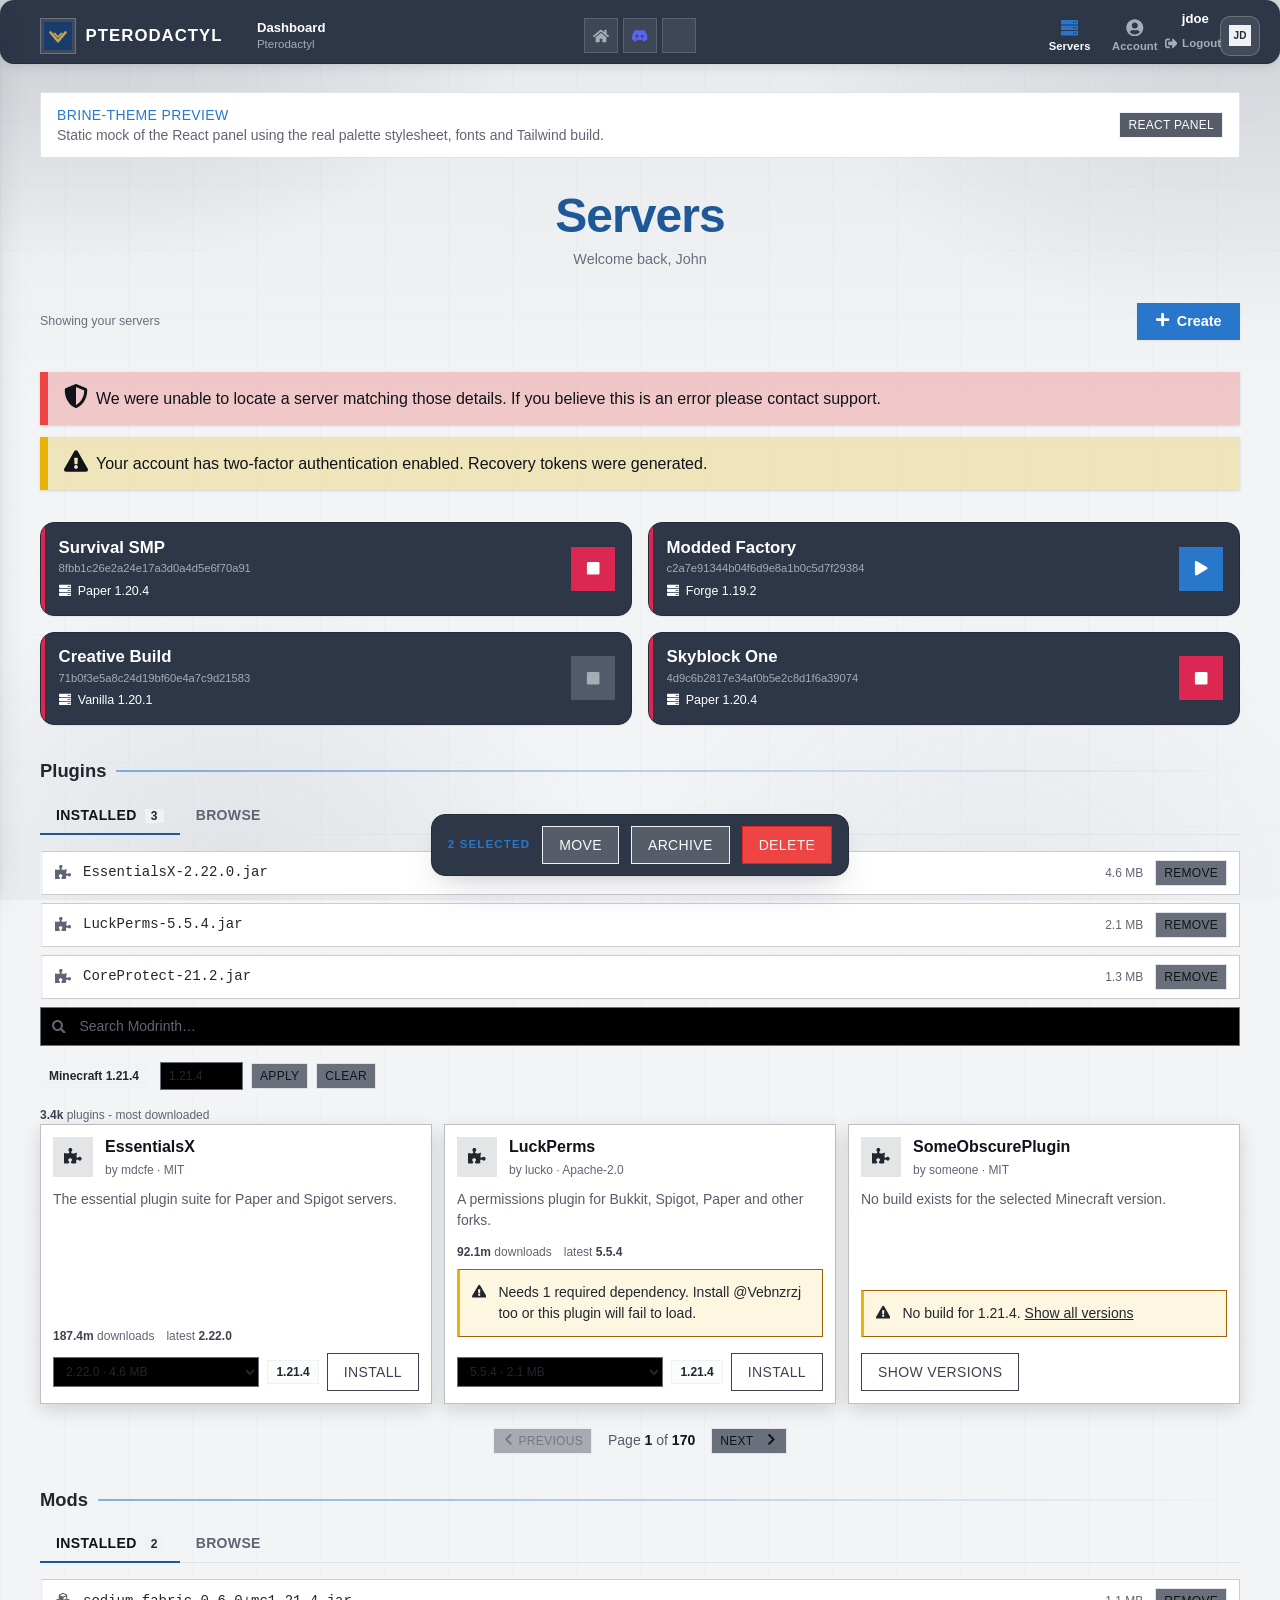
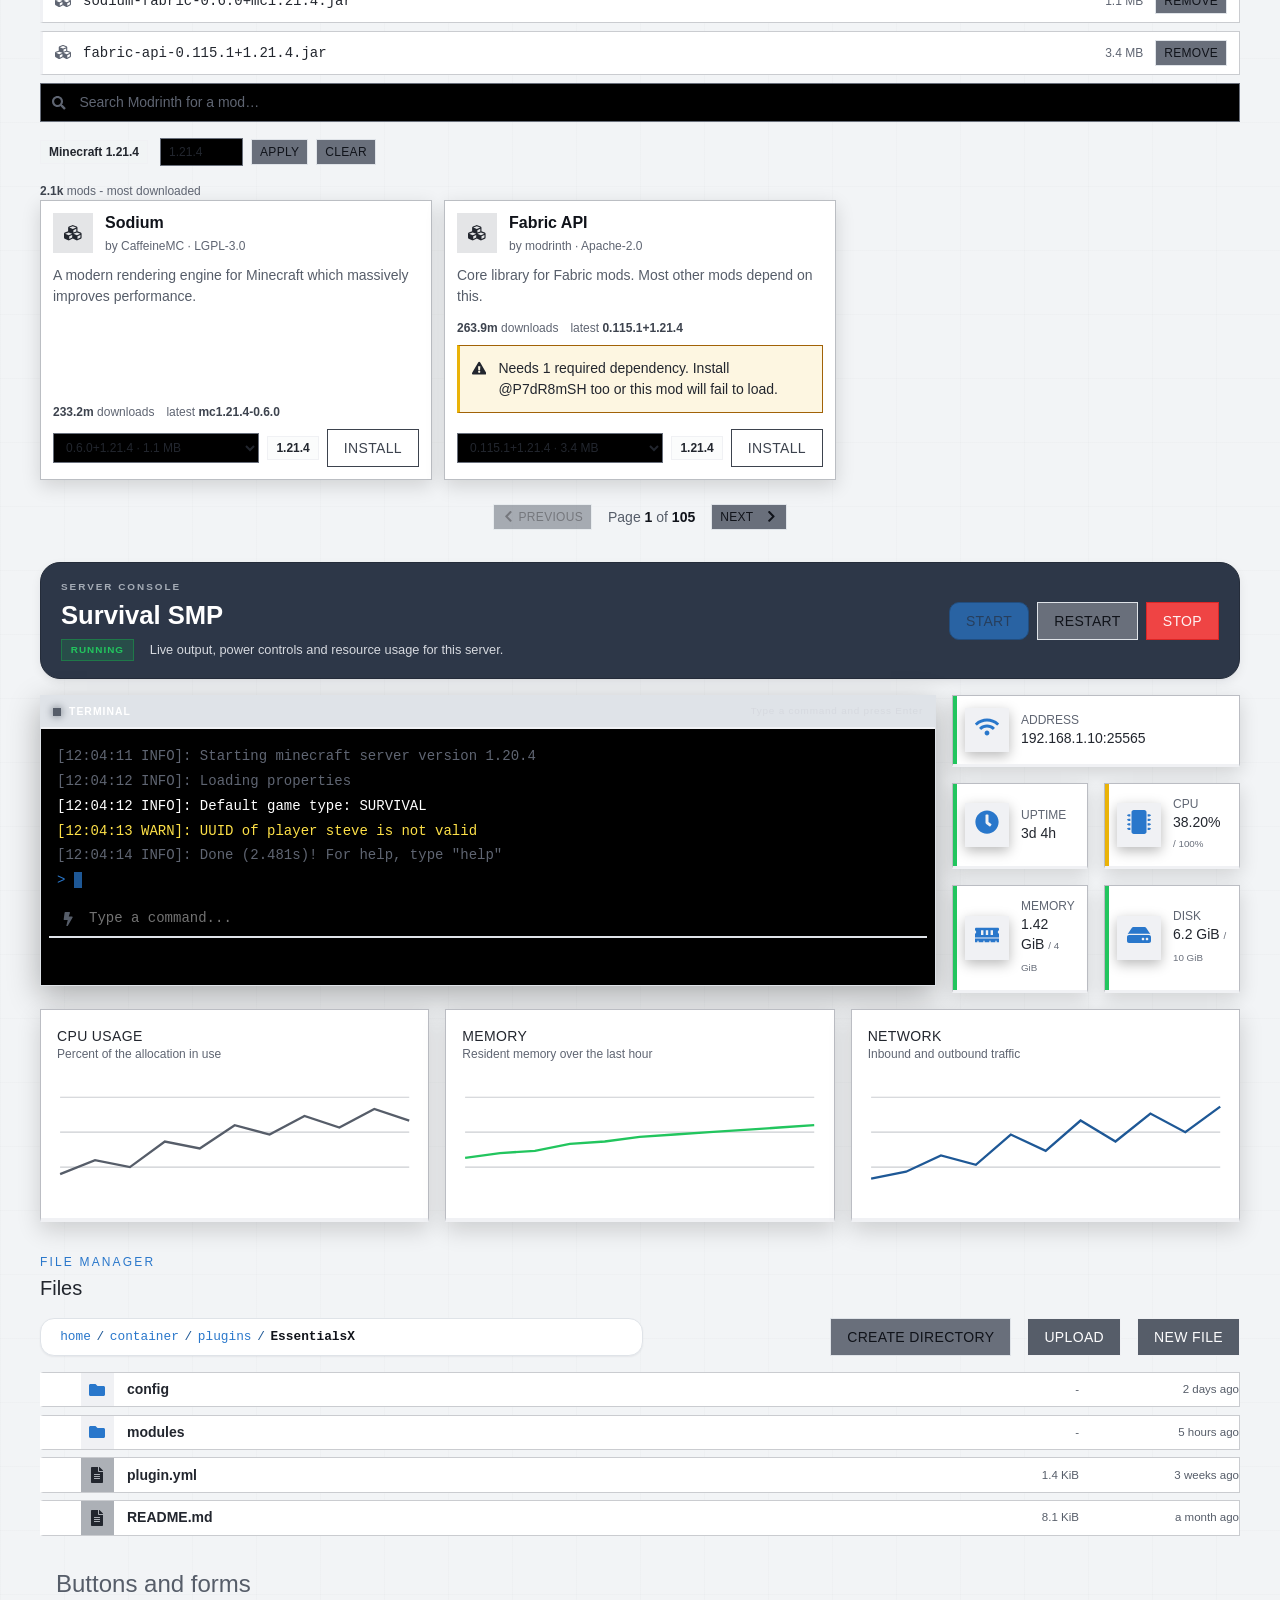
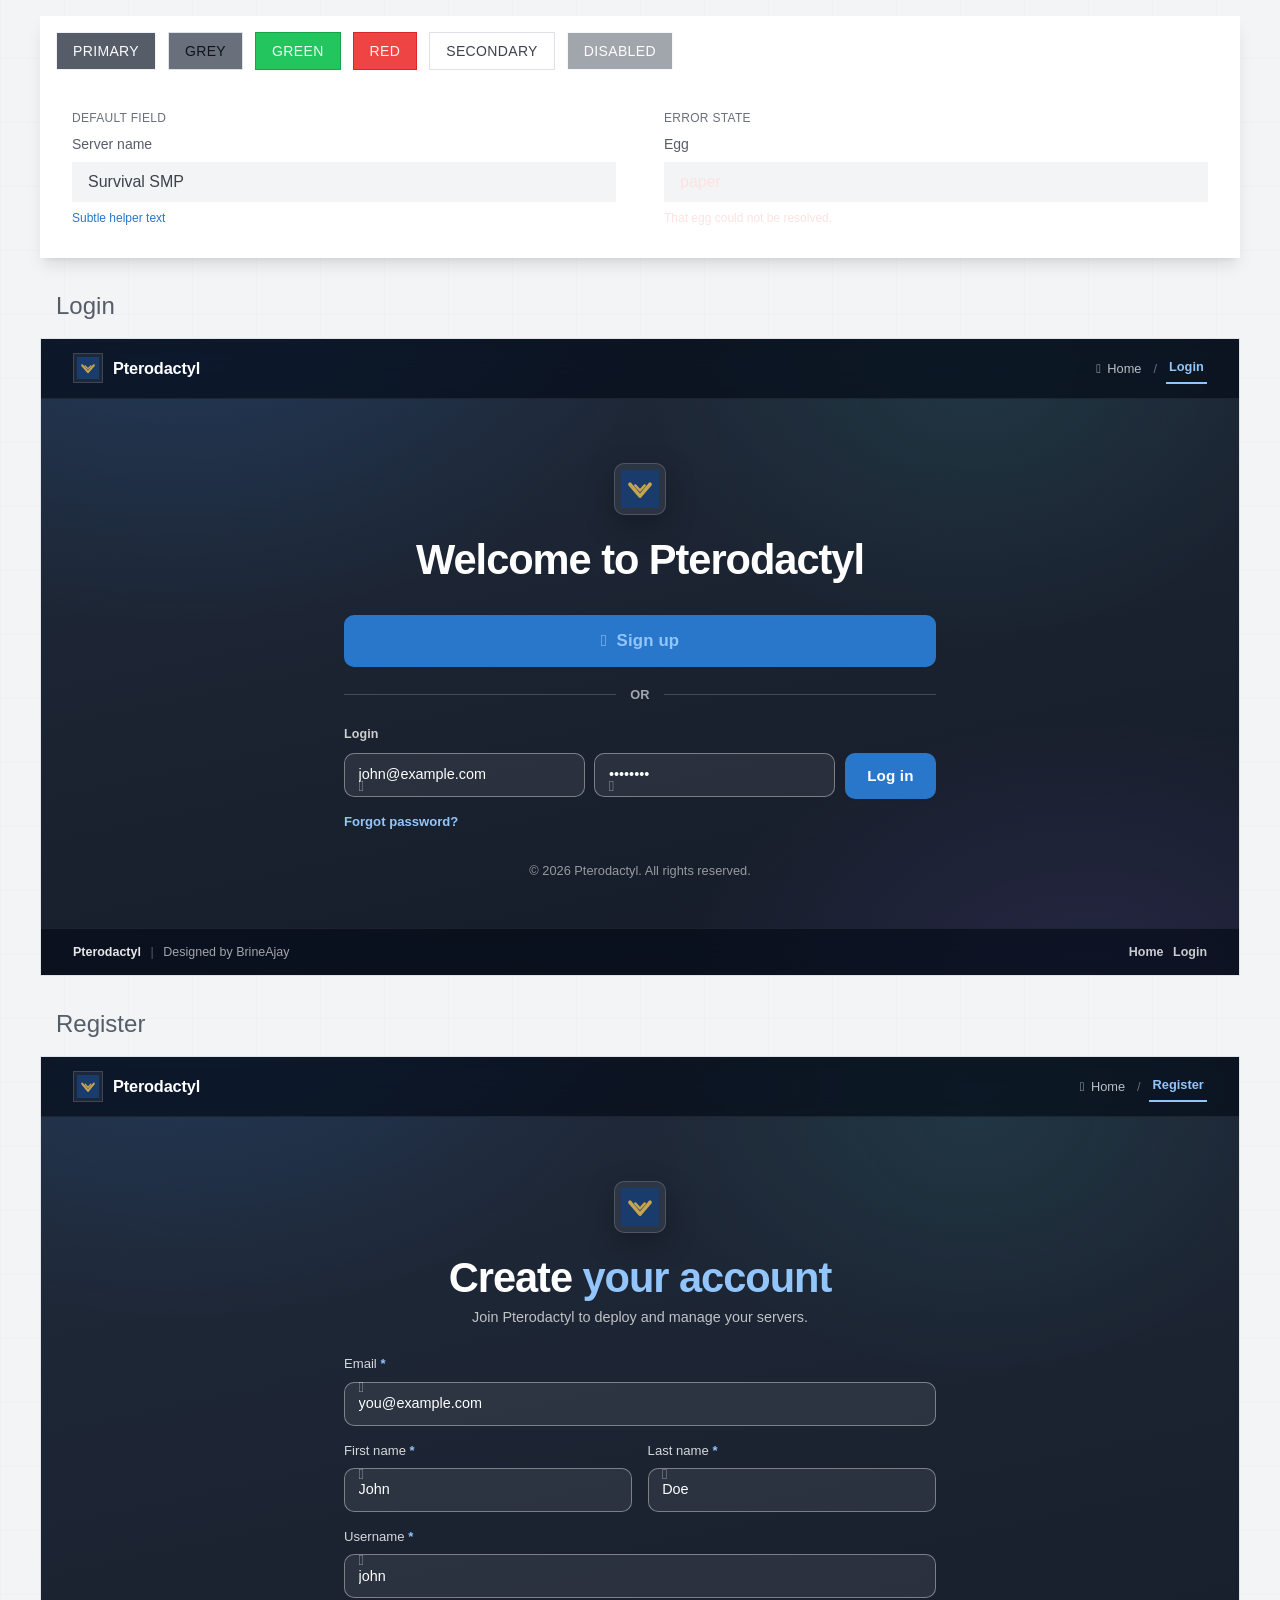
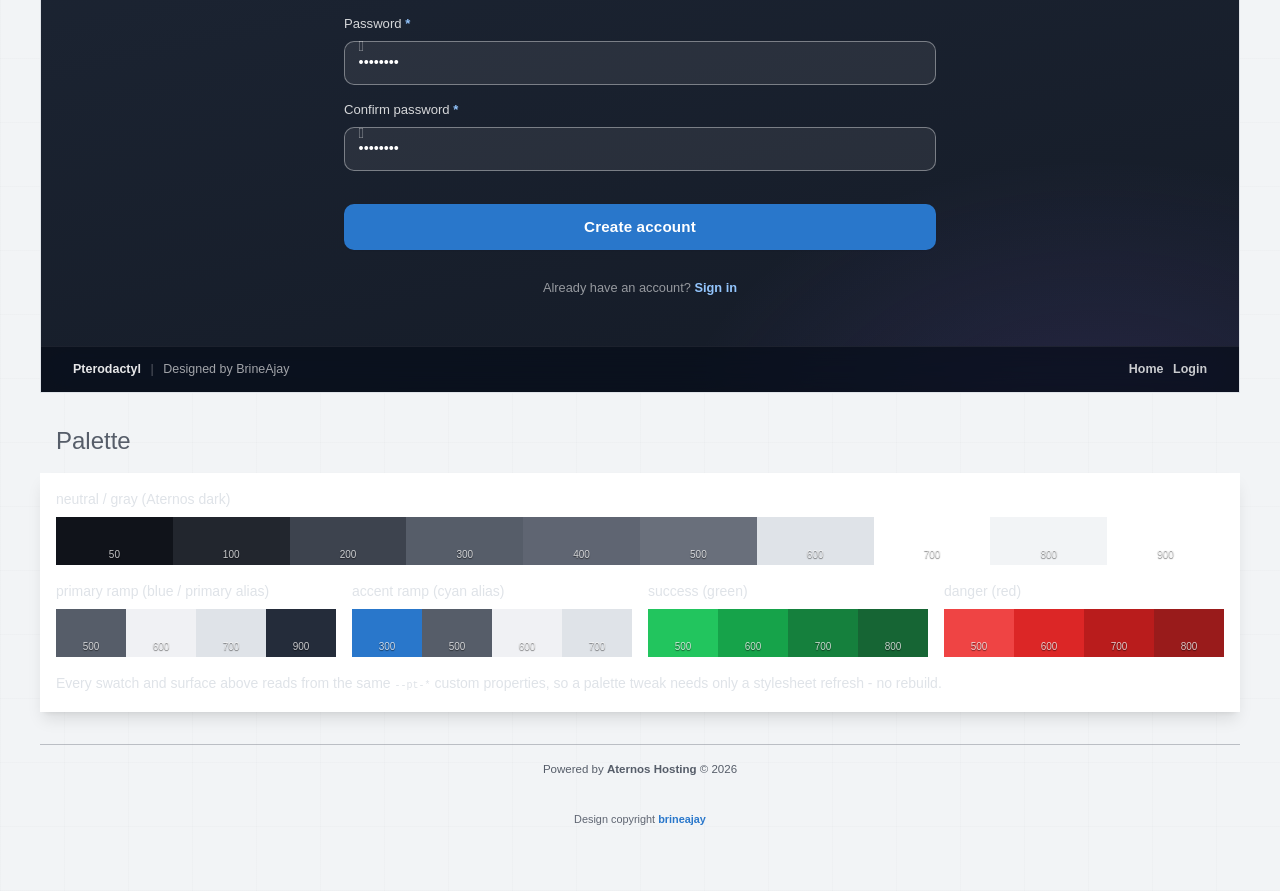
==== commit b07daec4: "Frame the auth screens with top/bottom bars, per a new reference Rebuilt against a ThunderByte scree" ====
--- a/preview/index.html
+++ b/preview/index.html
@@ -663,51 +663,75 @@
                         <section>
                             <h2 class="text-neutral-300 mb-4 px-4 text-2xl">Login</h2>
                             <div class="overflow-hidden border border-neutral-600">
-                                <div class="pt-auth-page" style="min-height: 34rem">
-                                    <nav class="pt-crumbs" aria-label="Breadcrumb">
-                                        <a class="pt-crumb" href="#">Home</a>
-                                        <span class="pt-crumb-sep" aria-hidden="true">/</span>
-                                        <span class="pt-crumb is-current">Login</span>
-                                    </nav>
-                                    <div class="pt-auth">
-                                        <div class="pt-auth-lockup">
-                                            <span class="pt-auth-emblem">
+                                <div class="pt-auth-page" style="min-height: 36rem">
+                                    <header class="pt-auth-bar">
+                                        <a class="pt-auth-bar-brand" href="#">
+                                            <span class="pt-auth-bar-mark">
                                                 <img src="../theme/public/themes/pterodactyl/images/logo.svg" alt="" />
                                             </span>
-                                        </div>
-                                        <div class="pt-auth-column">
-                                            <div class="pt-auth-heading">
-                                                <h1>Welcome to Pterodactyl</h1>
+                                            <span class="pt-auth-bar-name">Pterodactyl</span>
+                                        </a>
+                                        <nav class="pt-crumbs" aria-label="Breadcrumb">
+                                            <a class="pt-crumb" href="#">
+                                                <span aria-hidden="true">&#xf015;</span>
+                                                <span>Home</span>
+                                            </a>
+                                            <span class="pt-crumb-sep" aria-hidden="true">/</span>
+                                            <span class="pt-crumb is-current">Login</span>
+                                        </nav>
+                                    </header>
+                                    <div class="pt-auth-body">
+                                        <div class="pt-auth">
+                                            <div class="pt-auth-lockup">
+                                                <span class="pt-auth-emblem">
+                                                    <img src="../theme/public/themes/pterodactyl/images/logo.svg" alt="" />
+                                                </span>
                                             </div>
-                                            <a class="pt-auth-signup" href="#register">
-                                                <span aria-hidden="true">&#xf234;</span>
-                                                <span>Sign up</span>
-                                            </a>
-                                            <div class="pt-auth-or" aria-hidden="true">
-                                                <span class="pt-auth-or-rule"></span>
-                                                <span class="pt-auth-or-word">or</span>
-                                                <span class="pt-auth-or-rule"></span>
+                                            <div class="pt-auth-column">
+                                                <div class="pt-auth-heading">
+                                                    <h1>Welcome to Pterodactyl</h1>
+                                                </div>
+                                                <a class="pt-auth-signup" href="#register">
+                                                    <span aria-hidden="true">&#xf234;</span>
+                                                    <span>Sign up</span>
+                                                </a>
+                                                <div class="pt-auth-or" aria-hidden="true">
+                                                    <span class="pt-auth-or-rule"></span>
+                                                    <span class="pt-auth-or-word">or</span>
+                                                    <span class="pt-auth-or-rule"></span>
+                                                </div>
+                                                <div class="pt-auth-section-label">Login</div>
+                                                <div class="pt-auth-inline">
+                                                    <div class="pt-auth-field">
+                                                        <span class="pt-auth-field-icon" aria-hidden="true">&#xf007;</span>
+                                                        <label class="block text-sm mb-2">Username or Email</label>
+                                                        <input class="text_input" placeholder="Username" value="john@example.com" />
+                                                    </div>
+                                                    <div class="pt-auth-field">
+                                                        <span class="pt-auth-field-icon" aria-hidden="true">&#xf023;</span>
+                                                        <label class="block text-sm mb-2">Password</label>
+                                                        <input class="text_input" type="password" placeholder="Password" value="hunter22" />
+                                                    </div>
+                                                    <button type="submit" class="pt-btn pt-btn-primary">Log in</button>
+                                                </div>
+                                                <div class="pt-auth-aside">
+                                                    <a class="pt-auth-aside-link" href="#">Forgot password?</a>
+                                                </div>
+                                                <div class="pt-auth-footer">&copy; 2026 Pterodactyl. All rights reserved.</div>
                                             </div>
-                                            <div class="pt-auth-section-label">Login</div>
-                                            <div class="pt-auth-inline">
-                                                <div class="pt-auth-inline-field">
-                                                    <span class="pt-auth-inline-icon" aria-hidden="true">&#xf007;</span>
-                                                    <label class="block text-sm mb-2">Username or Email</label>
-                                                    <input class="text_input" placeholder="Username" value="john@example.com" />
-                                                </div>
-                                                <div class="pt-auth-inline-field">
-                                                    <span class="pt-auth-inline-icon" aria-hidden="true">&#xf023;</span>
-                                                    <label class="block text-sm mb-2">Password</label>
-                                                    <input class="text_input" type="password" placeholder="Password" value="hunter22" />
-                                                </div>
-                                                <button type="submit" class="pt-btn pt-btn-primary">Log in</button>
-                                            </div>
-                                            <div class="pt-auth-aside">
-                                                <a class="pt-auth-aside-link" href="#">Forgot password?</a>
-                                            </div>
-                                            <div class="pt-auth-footer">&copy; 2026 Pterodactyl. All rights reserved.</div>
-                                        </div>
-                                    </div>
+                                        </div>
+                                    </div>
+                                    <footer class="pt-auth-foot">
+                                        <p class="pt-auth-credit">
+                                            <strong>Pterodactyl</strong>
+                                            <span class="pt-auth-credit-div" aria-hidden="true">|</span>
+                                            <span>Designed by BrineAjay</span>
+                                        </p>
+                                        <nav class="pt-auth-foot-nav" aria-label="Footer">
+                                            <a href="#">Home</a>
+                                            <a href="#">Login</a>
+                                        </nav>
+                                    </footer>
                                 </div>
                             </div>
                         </section>
@@ -716,51 +740,85 @@
                         <section id="register">
                             <h2 class="text-neutral-300 mb-4 px-4 text-2xl">Register</h2>
                             <div class="overflow-hidden border border-neutral-600">
-                                <div class="pt-auth-page" style="min-height: 42rem">
-                                    <nav class="pt-crumbs" aria-label="Breadcrumb">
-                                        <a class="pt-crumb" href="#">Home</a>
-                                        <span class="pt-crumb-sep" aria-hidden="true">/</span>
-                                        <span class="pt-crumb is-current">Register</span>
-                                    </nav>
-                                    <div class="pt-auth">
-                                        <div class="pt-auth-lockup">
-                                            <span class="pt-auth-emblem">
+                                <div class="pt-auth-page" style="min-height: 46rem">
+                                    <header class="pt-auth-bar">
+                                        <a class="pt-auth-bar-brand" href="#">
+                                            <span class="pt-auth-bar-mark">
                                                 <img src="../theme/public/themes/pterodactyl/images/logo.svg" alt="" />
                                             </span>
-                                        </div>
-                                        <div class="pt-auth-column">
-                                            <div class="pt-auth-heading">
-                                                <h1>Create your account</h1>
-                                                <p>Join Pterodactyl to deploy and manage your servers.</p>
+                                            <span class="pt-auth-bar-name">Pterodactyl</span>
+                                        </a>
+                                        <nav class="pt-crumbs" aria-label="Breadcrumb">
+                                            <a class="pt-crumb" href="#">
+                                                <span aria-hidden="true">&#xf015;</span>
+                                                <span>Home</span>
+                                            </a>
+                                            <span class="pt-crumb-sep" aria-hidden="true">/</span>
+                                            <span class="pt-crumb is-current">Register</span>
+                                        </nav>
+                                    </header>
+                                    <div class="pt-auth-body">
+                                        <div class="pt-auth">
+                                            <div class="pt-auth-lockup">
+                                                <span class="pt-auth-emblem">
+                                                    <img src="../theme/public/themes/pterodactyl/images/logo.svg" alt="" />
+                                                </span>
                                             </div>
-                                            <label class="block text-sm mb-2">Email</label>
-                                            <input class="text_input mb-4" value="john@example.com" />
-                                            <div style="display:flex; gap:1rem;">
-                                                <div style="flex:1; min-width:0;">
-                                                    <label class="block text-sm mb-2">First name</label>
-                                                    <input class="text_input" value="John" />
+                                            <div class="pt-auth-column">
+                                                <div class="pt-auth-heading">
+                                                    <h1>Create <span class="pt-auth-heading-accent">your account</span></h1>
+                                                    <p>Join Pterodactyl to deploy and manage your servers.</p>
                                                 </div>
-                                                <div style="flex:1; min-width:0;">
-                                                    <label class="block text-sm mb-2">Last name</label>
-                                                    <input class="text_input" value="Doe" />
+                                                <div class="pt-auth-stack">
+                                                    <div class="pt-auth-field">
+                                                        <span class="pt-auth-field-icon" aria-hidden="true">&#xf0e0;</span>
+                                                        <label class="block text-sm mb-2">Email <span class="pt-auth-req" aria-hidden="true">*</span></label>
+                                                        <input class="text_input" placeholder="you@example.com" value="you@example.com" />
+                                                    </div>
+                                                    <div class="pt-auth-pair">
+                                                        <div class="pt-auth-field">
+                                                            <span class="pt-auth-field-icon" aria-hidden="true">&#xf007;</span>
+                                                            <label class="block text-sm mb-2">First name <span class="pt-auth-req" aria-hidden="true">*</span></label>
+                                                            <input class="text_input" placeholder="John" value="John" />
+                                                        </div>
+                                                        <div class="pt-auth-field">
+                                                            <span class="pt-auth-field-icon" aria-hidden="true">&#xf007;</span>
+                                                            <label class="block text-sm mb-2">Last name <span class="pt-auth-req" aria-hidden="true">*</span></label>
+                                                            <input class="text_input" placeholder="Doe" value="Doe" />
+                                                        </div>
+                                                    </div>
+                                                    <div class="pt-auth-field">
+                                                        <span class="pt-auth-field-icon" aria-hidden="true">&#xf007;</span>
+                                                        <label class="block text-sm mb-2">Username <span class="pt-auth-req" aria-hidden="true">*</span></label>
+                                                        <input class="text_input" placeholder="Choose a username" value="john" />
+                                                    </div>
+                                                    <div class="pt-auth-field">
+                                                        <span class="pt-auth-field-icon" aria-hidden="true">&#xf023;</span>
+                                                        <label class="block text-sm mb-2">Password <span class="pt-auth-req" aria-hidden="true">*</span></label>
+                                                        <input class="text_input" type="password" placeholder="Create a strong password" value="hunter22" />
+                                                    </div>
+                                                    <div class="pt-auth-field">
+                                                        <span class="pt-auth-field-icon" aria-hidden="true">&#xf023;</span>
+                                                        <label class="block text-sm mb-2">Confirm password <span class="pt-auth-req" aria-hidden="true">*</span></label>
+                                                        <input class="text_input" type="password" placeholder="Confirm your password" value="hunter22" />
+                                                    </div>
+                                                    <button type="submit" class="pt-btn pt-btn-primary pt-btn-block">Create account</button>
                                                 </div>
+                                                <div class="pt-auth-footer">Already have an account? <a href="#">Sign in</a></div>
                                             </div>
-                                            <div style="margin-top:1rem;">
-                                                <label class="block text-sm mb-2">Username</label>
-                                                <input class="text_input" value="john" />
-                                            </div>
-                                            <div style="margin-top:1rem;">
-                                                <label class="block text-sm mb-2">Password</label>
-                                                <input class="text_input" type="password" value="hunter22" />
-                                            </div>
-                                            <div style="margin-top:1rem;">
-                                                <label class="block text-sm mb-2">Confirm password</label>
-                                                <input class="text_input" type="password" value="hunter22" />
-                                            </div>
-                                            <button type="submit" class="pt-btn pt-btn-primary pt-btn-block">Create account</button>
-                                            <div class="pt-auth-footer">Already have an account? <a href="#">Sign in</a></div>
-                                        </div>
-                                    </div>
+                                        </div>
+                                    </div>
+                                    <footer class="pt-auth-foot">
+                                        <p class="pt-auth-credit">
+                                            <strong>Pterodactyl</strong>
+                                            <span class="pt-auth-credit-div" aria-hidden="true">|</span>
+                                            <span>Designed by BrineAjay</span>
+                                        </p>
+                                        <nav class="pt-auth-foot-nav" aria-label="Footer">
+                                            <a href="#">Home</a>
+                                            <a href="#">Login</a>
+                                        </nav>
+                                    </footer>
                                 </div>
                             </div>
                         </section>
--- a/theme/public/themes/pterodactyl/css/pterodactyl-theme.css
+++ b/theme/public/themes/pterodactyl/css/pterodactyl-theme.css
@@ -1467,21 +1467,36 @@
  * single #2b3648 fill is what made that screen read as "unfinished panel" rather
  * than "designed". Three soft radial washes over a deep base give the same
  * low-contrast calm surface but with a direction to it - cool light from the
- * top-left, a warmer violet low-right to stop the two corners matching - and the
- * page keeps a real foreground/background separation from the light dashboard it
- * is reached from.
- *
- * `margin: auto` on the column centres it without the top clipping that
- * `align-items: center` causes when the form is taller than the viewport. */
+ * top-left, a warmer violet low-right to stop the two corners matching.
+ *
+ * A column, not a row: the bar across the top and the bar across the bottom are
+ * siblings of the form, and `.pt-auth-body` between them grows to take the slack
+ * so the column centres in the space actually left over. */
 .pt-auth-page {
     position: relative;
     display: flex;
+    flex-direction: column;
     min-height: 100vh;
     background-color: rgb(var(--pt-navy-900));
     background-image: radial-gradient(48rem 34rem at 12% -8%, rgb(var(--pt-blue-500) / 0.22), transparent 62%),
         radial-gradient(42rem 30rem at 88% 108%, rgb(126 96 214 / 0.18), transparent 64%),
         radial-gradient(30rem 24rem at 78% 6%, rgb(56 189 178 / 0.1), transparent 68%),
         linear-gradient(168deg, rgb(30 41 59 / 0.55), rgb(15 21 32 / 0.75));
+
+    /*
+     * The accent for this page, which is NOT the panel's `--pt-blue-400`.
+     *
+     * That token is `#2468b1`, chosen to sit on the dashboard's white cards. On
+     * this dark page it measures 2.01:1 - unusable as heading text, as the
+     * current-page marker, or as the required-field asterisk, which is what the
+     * reference paints all three in. A light blue is the same hue read against a
+     * dark ground instead of a light one, and clears 6.4:1 here.
+     *
+     * Declared on the page rather than in `:root` because it is a property of
+     * being on the dark auth ground, not of the palette: the amber and black
+     * palettes have their own answers and the dashboard needs a dark accent.
+     */
+    --pt-auth-accent: 147 197 253;
 }
 
 /* The admin's "Login & register" photo, on its own fixed layer behind the
@@ -1509,6 +1524,135 @@
     background-repeat: no-repeat;
 }
 
+/* ------------------------------------------------------- chrome: top + foot --
+ * The two bars. They are `z-index: 1` and sit above the photo layer, which is
+ * `z-index: 0` and `position: absolute`, so the photo never paints over them.
+ *
+ * Both are translucent over the washes rather than a solid fill. That is the one
+ * place the auth page does use transparency: the page behind them is a static
+ * gradient with nothing scrolling under it, so there is no frosted-glass reason to
+ * frosted-glass it, and a solid bar would cut the wash stack into three bands. */
+.pt-auth-bar,
+.pt-auth-foot {
+    position: relative;
+    z-index: 1;
+    flex: none;
+    display: flex;
+    align-items: center;
+    justify-content: space-between;
+    gap: 1rem;
+    padding: 0.85rem clamp(1rem, 4vw, 2rem);
+    background-color: rgb(8 13 24 / 0.72);
+    backdrop-filter: blur(14px) saturate(140%);
+    -webkit-backdrop-filter: blur(14px) saturate(140%);
+}
+
+.pt-auth-bar {
+    border-bottom: 1px solid rgb(255 255 255 / 0.07);
+}
+
+.pt-auth-foot {
+    border-top: 1px solid rgb(255 255 255 / 0.07);
+}
+
+/* The bar's brand lockup. The mark is a small tile rather than the larger centred
+   emblem below it - the two are on the same screen and must not read as one. */
+.pt-auth-bar-brand {
+    display: inline-flex;
+    align-items: center;
+    gap: 0.6rem;
+    min-width: 0;
+    color: #ffffff;
+    font-family: var(--pt-font-heading);
+    font-size: 1.02rem;
+    font-weight: 700;
+    letter-spacing: -0.01em;
+    text-decoration: none;
+}
+
+.pt-auth-bar-mark {
+    display: grid;
+    place-items: center;
+    flex: none;
+    width: 1.9rem;
+    height: 1.9rem;
+    padding: 3px;
+    border: 1px solid rgb(255 255 255 / 0.14);
+    border-radius: var(--pt-glass-radius-sm);
+    background-color: rgb(255 255 255 / 0.07);
+}
+
+.pt-auth-bar-mark img {
+    display: block;
+    width: 100%;
+    height: 100%;
+    object-fit: contain;
+}
+
+.pt-auth-bar-brand:hover {
+    color: #ffffff;
+    text-decoration: none;
+}
+
+.pt-auth-bar-brand:hover .pt-auth-bar-name {
+    text-decoration: underline;
+}
+
+/* "ThunderByte" in the reference sets its last word in the accent colour. That is
+   a two-tone brand lockup, and there is no second colour to set here: `brandName()`
+   is one string chosen by the admin, so splitting it would need a separator in the
+   setting. Left one colour; the accent lives on the heading and the links instead. */
+.pt-auth-bar-name {
+    overflow: hidden;
+    text-overflow: ellipsis;
+    white-space: nowrap;
+}
+
+/* The footer's credit line. */
+.pt-auth-credit,
+.pt-auth-foot-nav {
+    display: flex;
+    align-items: center;
+    gap: 0.6rem;
+    margin: 0;
+    font-size: 0.78rem;
+    color: rgb(255 255 255 / 0.62);
+}
+
+.pt-auth-credit strong {
+    font-weight: 700;
+    color: rgb(255 255 255 / 0.9);
+}
+
+.pt-auth-credit-div {
+    color: rgb(255 255 255 / 0.3);
+}
+
+/* The bottom bar's links are quiet text, not the bright link blue the form uses -
+ * they are navigation chrome, not an action inside the form. */
+.pt-auth-foot-nav a {
+    color: rgb(255 255 255 / 0.78);
+    font-weight: 600;
+    text-decoration: none;
+    transition: color var(--pt-dur-base) ease;
+}
+
+.pt-auth-foot-nav a:hover,
+.pt-auth-foot-nav a:focus-visible {
+    color: #ffffff;
+    text-decoration: underline;
+    outline: none;
+}
+
+/* The flexible middle, so the column centres between the two bars. */
+.pt-auth-body {
+    position: relative;
+    z-index: 1;
+    display: flex;
+    flex: 1 1 auto;
+    flex-direction: column;
+}
+
 /* The column that holds the emblem, the heading, the CTA and the form.
    `margin: auto` centres it on both axes; `width: 100%` plus `min-width: 0`
    matter, as a flex child of the page it defaults to `min-width: auto` and
@@ -1587,6 +1731,12 @@
     line-height: 1.1;
     letter-spacing: -0.025em;
     color: #ffffff;
+}
+
+/* The accent run inside a heading - "Create *your account*". A screen supplies
+ * the split, so the shell does not have to know which words get accented. */
+.pt-auth-heading-accent {
+    color: rgb(var(--pt-auth-accent));
 }
 
 .pt-auth-heading p {
@@ -1667,14 +1817,68 @@
     letter-spacing: 0.01em;
 }
 
+/* Vertical rhythm for a stacked form. A `gap` rather than a margin on every field:
+ * the register form gained fields and the spacing stayed correct on its own. */
+.pt-auth-stack {
+    display: flex;
+    flex-direction: column;
+    gap: 0.95rem;
+}
+
+/* Two fields sharing a row - first/last name on the register screen. */
+.pt-auth-pair {
+    display: grid;
+    grid-template-columns: 1fr 1fr;
+    gap: 0.95rem;
+}
+
+@media (max-width: 640px) {
+    .pt-auth-pair {
+        grid-template-columns: 1fr;
+    }
+}
+
+/* A field plus its leading glyph. The wrapper is what the glyph is positioned
+ * against, so it is `relative` whether the field is stacked or in the login row. */
+.pt-auth-field {
+    position: relative;
+    min-width: 0;
+}
+
+/* The leading glyph, out of the input's flow: an <input> is a replaced element
+ * and cannot carry a ::before, so the icon is a sibling positioned over the
+ * field and the input is padded clear of it. `pointer-events: none` so it can
+ * never intercept a click meant for the box.
+ *
+ * `top: 2.05rem` rather than `50%`, because the glyph has to centre on the INPUT
+ * and every input on this form has a label above it. At 50% it sat on the gap
+ * between the label and the box. That offset is the label's line box plus its
+ * `margin-bottom` - which is why it is expressed as a comment-backed constant and
+ * not recomputed per breakpoint. */
+.pt-auth-field-icon {
+    position: absolute;
+    top: 2.05rem;
+    left: 0.9rem;
+    z-index: 1;
+    display: flex;
+    transform: translateY(-50%);
+    pointer-events: none;
+    font-size: 0.95rem;
+    color: rgb(255 255 255 / 0.5);
+}
+
+.pt-auth-field input {
+    /* Clears the glyph, and stays clear of the password reveal toggle, which
+     * the Input component renders inside the box on the right. */
+    padding-left: 2.6rem;
+    padding-right: 2.6rem;
+}
+
 /* The inline row: username, password and the submit button side by side, which
  * is the reference's arrangement and the reason the submit button is a flex
  * child here rather than a block beneath the fields.
  *
- * `1fr` on the fields lets them share the leftover space; the button is `flex:
- * none` so it keeps its natural width instead of stretching, which is what stops
- * the row going lopsided on a narrow screen. */
-/* `flex-start` rather than `stretch`, so a validation message under one field
+ * `flex-start` rather than `stretch`, so a validation message under one field
  * does not stretch the button and the other field to match. All three items carry
  * the same min-height instead, which is what makes the row read as one row. */
 .pt-auth-inline {
@@ -1683,35 +1887,12 @@
     gap: 0.6rem;
 }
 
-.pt-auth-inline-field {
-    position: relative;
+.pt-auth-inline .pt-auth-field {
     flex: 1 1 0;
-    min-width: 0;
-}
-
-/* The leading glyph, out of the input's flow: an <input> is a replaced element
- * and cannot carry a ::before, so the icon is a sibling positioned over the
- * field and the input is padded clear of it. `pointer-events: none` so it can
- * never intercept a click meant for the box. */
-.pt-auth-inline-icon {
-    position: absolute;
-    top: 50%;
-    left: 0.8rem;
-    z-index: 1;
-    display: flex;
-    transform: translateY(-50%);
-    pointer-events: none;
-    font-size: 0.95rem;
-    color: rgb(255 255 255 / 0.55);
-}
-
-.pt-auth-inline-field input {
-    /* Matches the submit button's height, so the three cells line up. */
+}
+
+.pt-auth-inline input {
     min-height: 2.9rem;
-    /* Clears the glyph, and stays clear of the password reveal toggle, which
-     * the Input component renders inside the box on the right. */
-    padding-left: 2.5rem;
-    padding-right: 2.6rem;
 }
 
 /* Field labels are clipped rather than removed: the row has one visible label,
@@ -1744,26 +1925,39 @@
 .pt-auth label {
     display: block;
     margin-bottom: 0.45rem;
-    color: rgb(255 255 255 / 0.78);
+    color: rgb(255 255 255 / 0.82);
     font-size: 0.82rem;
     font-weight: 500;
     letter-spacing: 0;
     text-transform: none;
 }
 
-/* Inputs on a dark page: a light box, as the reference has them. The fill is the
- * card step outright rather than a wash - a translucent light fill over a dark
- * page turns grey and stops reading as a field you can type into. */
+/* The required-field marker. Accent-coloured and aria-hidden - a screen reader
+ * announcing "First name asterisk" tells the user nothing they cannot get from
+ * the field's own invalid state, and the asterisk is a visual affordance. */
+.pt-auth-req {
+    color: rgb(var(--pt-auth-accent));
+    font-weight: 700;
+}
+
+/* Inputs on the dark page: a DARK box, as the reference has them.
+ *
+ * This is the opposite of the previous revision, which made them solid white with
+ * dark text. That worked as a contrast anchor but read as a form from a different
+ * site dropped onto a dark page - six bright rectangles in a column of one. The
+ * reference's version is a slightly-lifted dark well: the fill is a low-alpha
+ * white over the page, so it separates from the background by lightness rather
+ * than by being a different colour entirely, and the typed ink is light. */
 .pt-auth input:not([type='checkbox']):not([type='radio']),
 .pt-auth textarea,
 .pt-auth select {
     width: 100%;
-    min-height: 2.6rem;
+    min-height: 2.75rem;
     padding: 0.55rem 0.85rem;
     border-radius: var(--pt-glass-radius-sm);
-    border: 1px solid rgb(255 255 255 / 0.16);
-    background-color: rgb(var(--pt-gray-700));
-    color: rgb(var(--pt-gray-50));
+    border: 1px solid rgb(255 255 255 / 0.38);
+    background-color: rgb(255 255 255 / 0.075);
+    color: #ffffff;
     font-size: 0.9rem;
     transition: border-color var(--pt-dur-base) ease, box-shadow var(--pt-dur-base) ease, background-color var(--pt-dur-base) ease;
 }
@@ -1775,23 +1969,22 @@
 
 /* Placeholders are the only thing telling a first-time visitor which box wants
  * what, so they are held to the text minimum here rather than the usual exemption.
- * A 62%-alpha wash of the ink step is 3.46:1 on white - visible, but not reliably
- * readable, and on this page it is sitting in a row the visitor is meant to scan
- * left to right. */
+ * Checked against the composited fill, not the page: the placeholder sits on the
+ * input, not on the background. */
 .pt-auth input::placeholder,
 .pt-auth textarea::placeholder {
-    color: rgb(var(--pt-gray-300));
+    color: rgb(255 255 255 / 0.66);
 }
 
 /* Focus: a blue border plus a soft ring, so the focused field is obvious against
-   both the light fill and the dark page behind it. */
+   both the well and the page behind it. */
 .pt-auth input:not([type='checkbox']):not([type='radio']):focus,
 .pt-auth textarea:focus,
 .pt-auth select:focus {
     outline: none;
-    border-color: var(--pt-blue-400);
-    background-color: rgb(var(--pt-white));
-    box-shadow: 0 0 0 3px rgb(var(--pt-blue-400) / 0.3);
+    border-color: rgb(var(--pt-auth-accent));
+    background-color: rgb(255 255 255 / 0.1);
+    box-shadow: 0 0 0 3px rgb(var(--pt-auth-accent) / 0.24);
 }
 
 /* The password field carries a reveal toggle inside it, so the right padding has
@@ -1823,12 +2016,12 @@
 }
 
 .pt-auth .pt-field-head-action a {
-    color: rgb(147 197 253);
+    color: rgb(var(--pt-auth-accent));
     text-decoration: none;
 }
 
 .pt-auth .pt-field-head-action a:hover {
-    color: rgb(191 219 254);
+    color: rgb(219 234 254);
     text-decoration: underline;
 }
 
@@ -1896,13 +2089,13 @@
    contrast floor. Filled buttons stay `--pt-blue-500`, so a link never reads as
    a button. */
 .pt-auth a {
-    color: rgb(147 197 253);
+    color: rgb(var(--pt-auth-accent));
     font-weight: 600;
     text-decoration: none;
 }
 
 .pt-auth a:hover {
-    color: rgb(191 219 254);
+    color: rgb(219 234 254);
     text-decoration: underline;
 }
 
@@ -1972,54 +2165,50 @@
 }
 
 /* ------------------------------------------------- auth quick links + crumbs -- */
-/* The breadcrumb is page chrome, not part of the form: it is pinned to the
- * viewport's top-left corner. .pt-auth-page is `position: relative` and fills the
- * screen, so absolute positioning here anchors to the page rather than to the
- * column.
- *
- * This is the top-left corner the reference fills with its logo. The logo moved
- * to the centre; the breadcrumb stays here, because "Home / Login" is the one
- * thing on this page that says where you are and what you can go back to. */
+/* The breadcrumb, right-aligned inside the top bar. It used to be absolutely
+ * positioned into the page's top-left corner, which is where the reference puts
+ * its logo; the logo is now the bar's own lockup, so the breadcrumb sits opposite
+ * it and the current screen carries the accent. */
 .pt-crumbs {
-    position: absolute;
-    top: 1.35rem;
-    left: 1.5rem;
-    z-index: 3;
-    display: flex;
+    display: flex;
+    align-items: center;
+    gap: 0.55rem;
+    flex: none;
+    font-size: 0.8rem;
+}
+
+.pt-crumb {
+    display: inline-flex;
     align-items: center;
     gap: 0.4rem;
-    font-size: 0.78rem;
-    color: rgb(255 255 255 / 0.5);
-}
-
-@media (max-width: 480px) {
-    .pt-crumbs {
-        top: 1rem;
-        left: 1rem;
-        font-size: 0.72rem;
-    }
-}
-
-.pt-crumb {
-    color: rgb(255 255 255 / 0.78);
+    padding: 0.3rem 0.2rem;
+    color: rgb(255 255 255 / 0.72);
     text-decoration: none;
     transition: color var(--pt-dur-base) ease;
+}
+
+.pt-crumb svg {
+    font-size: 0.85em;
 }
 
 .pt-crumb:hover,
 .pt-crumb:focus-visible {
     color: #ffffff;
-    text-decoration: underline;
+    text-decoration: none;
     outline: none;
 }
 
+/* The current screen is the accent, and underlined - it is a link-looking thing
+ * that is not a link, and the underline is what says "you are here". */
 .pt-crumb.is-current {
-    color: #ffffff;
+    padding-bottom: 0.35rem;
+    border-bottom: 2px solid rgb(var(--pt-auth-accent));
+    color: rgb(var(--pt-auth-accent));
     font-weight: 600;
 }
 
 .pt-crumb-sep {
-    color: rgb(255 255 255 / 0.4);
+    color: rgb(255 255 255 / 0.38);
 }
 
 /* ------------------------------------------------------------ server cards */
@@ -2680,20 +2869,27 @@
  *
  * The auth screens sit on their own dark page rather than the dashboard's light
  * one, so they are outside the frosted-surface list above and outside the amber
- * palette's overrides. What follows re-asserts the two things the rest of this
- * file would otherwise paint for the light page: the input fill and the emblem.
- *
- * Both were wrong here. The input fill was `--pt-gray-600` at 55%, which is a
- * translucent light wash - correct over a white card, and grey-on-dark over this
- * page. The emblem was solid white, which on a dark page is a blank tile with a
- * logo on it rather than a mark sitting on the page. */
+ * palette's overrides. What follows re-asserts the input treatment, because the
+ * rest of this file is written for a light page and would otherwise paint the
+ * dashboard's white card fill into every auth input - a row of bright rectangles
+ * on a dark page.
+ *
+ * The value is a low-alpha white rather than a solid, so it reads as a well
+ * lifted off the background instead of a box of a different colour, and it stays
+ * correct if the page's wash stack changes. */
 
 .pt-auth input:not([type='checkbox']):not([type='radio']),
 .pt-auth textarea,
 .pt-auth select {
-    background-color: rgb(var(--pt-gray-700));
-    border-color: rgb(255 255 255 / 0.16);
+    background-color: rgb(255 255 255 / 0.075);
+    border-color: rgb(255 255 255 / 0.38);
+    color: #ffffff;
     box-shadow: none;
+}
+
+.pt-auth input::placeholder,
+.pt-auth textarea::placeholder {
+    color: rgb(255 255 255 / 0.66);
 }
 
 .pt-auth-emblem {
@@ -3096,10 +3292,16 @@
         background-color: transparent;
     }
 
-    /* The auth page has no frosted layer at all, so there is nothing to flatten.
-     * Its own washes are gradients, not blurs, and they carry no information a
-     * user asking for less transparency needs removed - the form does not sit on
-     * a glass panel, it sits on the page. */
+    /* The auth bars do use a real backdrop-filter, so they DO flatten - and their
+     * resting fill is already nearly opaque, so the difference is imperceptible.
+     * The form itself has no frosted layer: the inputs are dark wells painted with
+     * alpha, not blurs, and there is nothing behind them to sample. */
+    .pt-auth-bar,
+    .pt-auth-foot {
+        -webkit-backdrop-filter: none;
+        backdrop-filter: none;
+        background-color: rgb(8 13 24);
+    }
 }
 
 /* Forced-colours (Windows high contrast) drops every custom surface anyway;
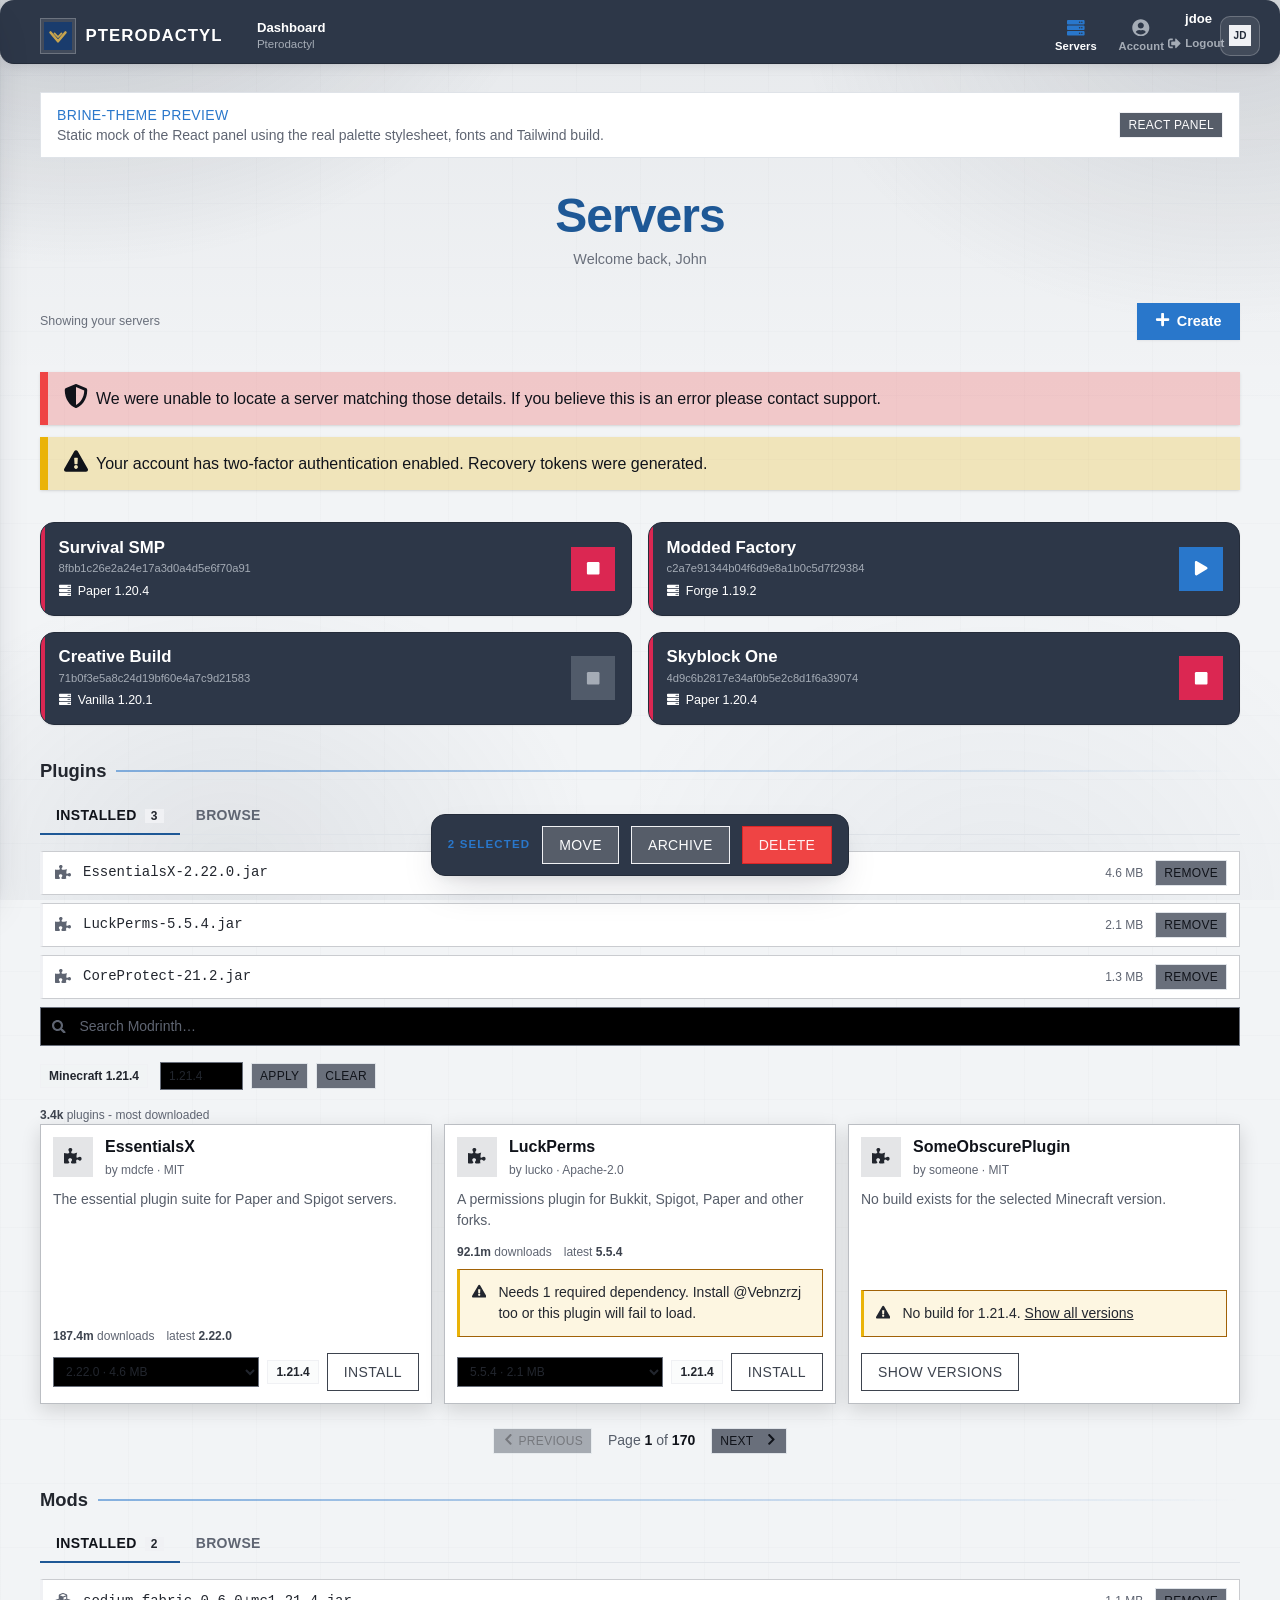
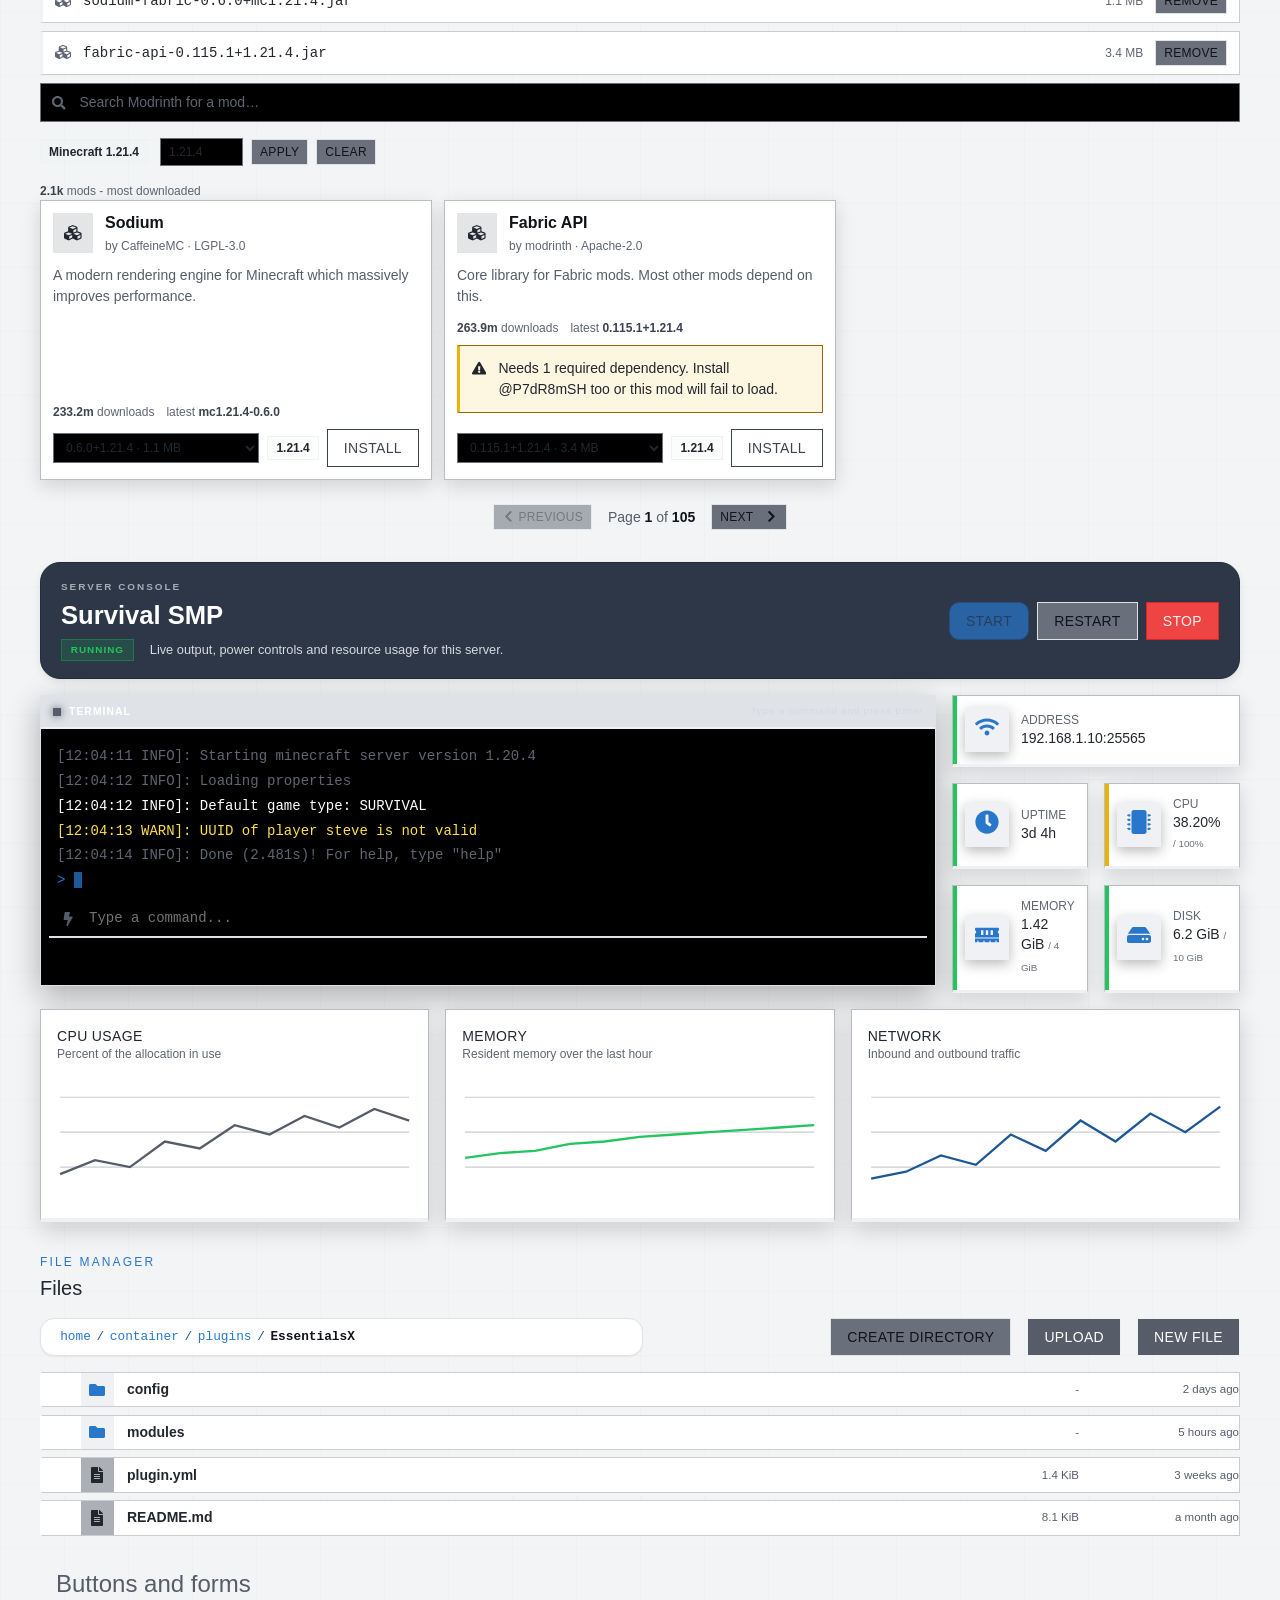
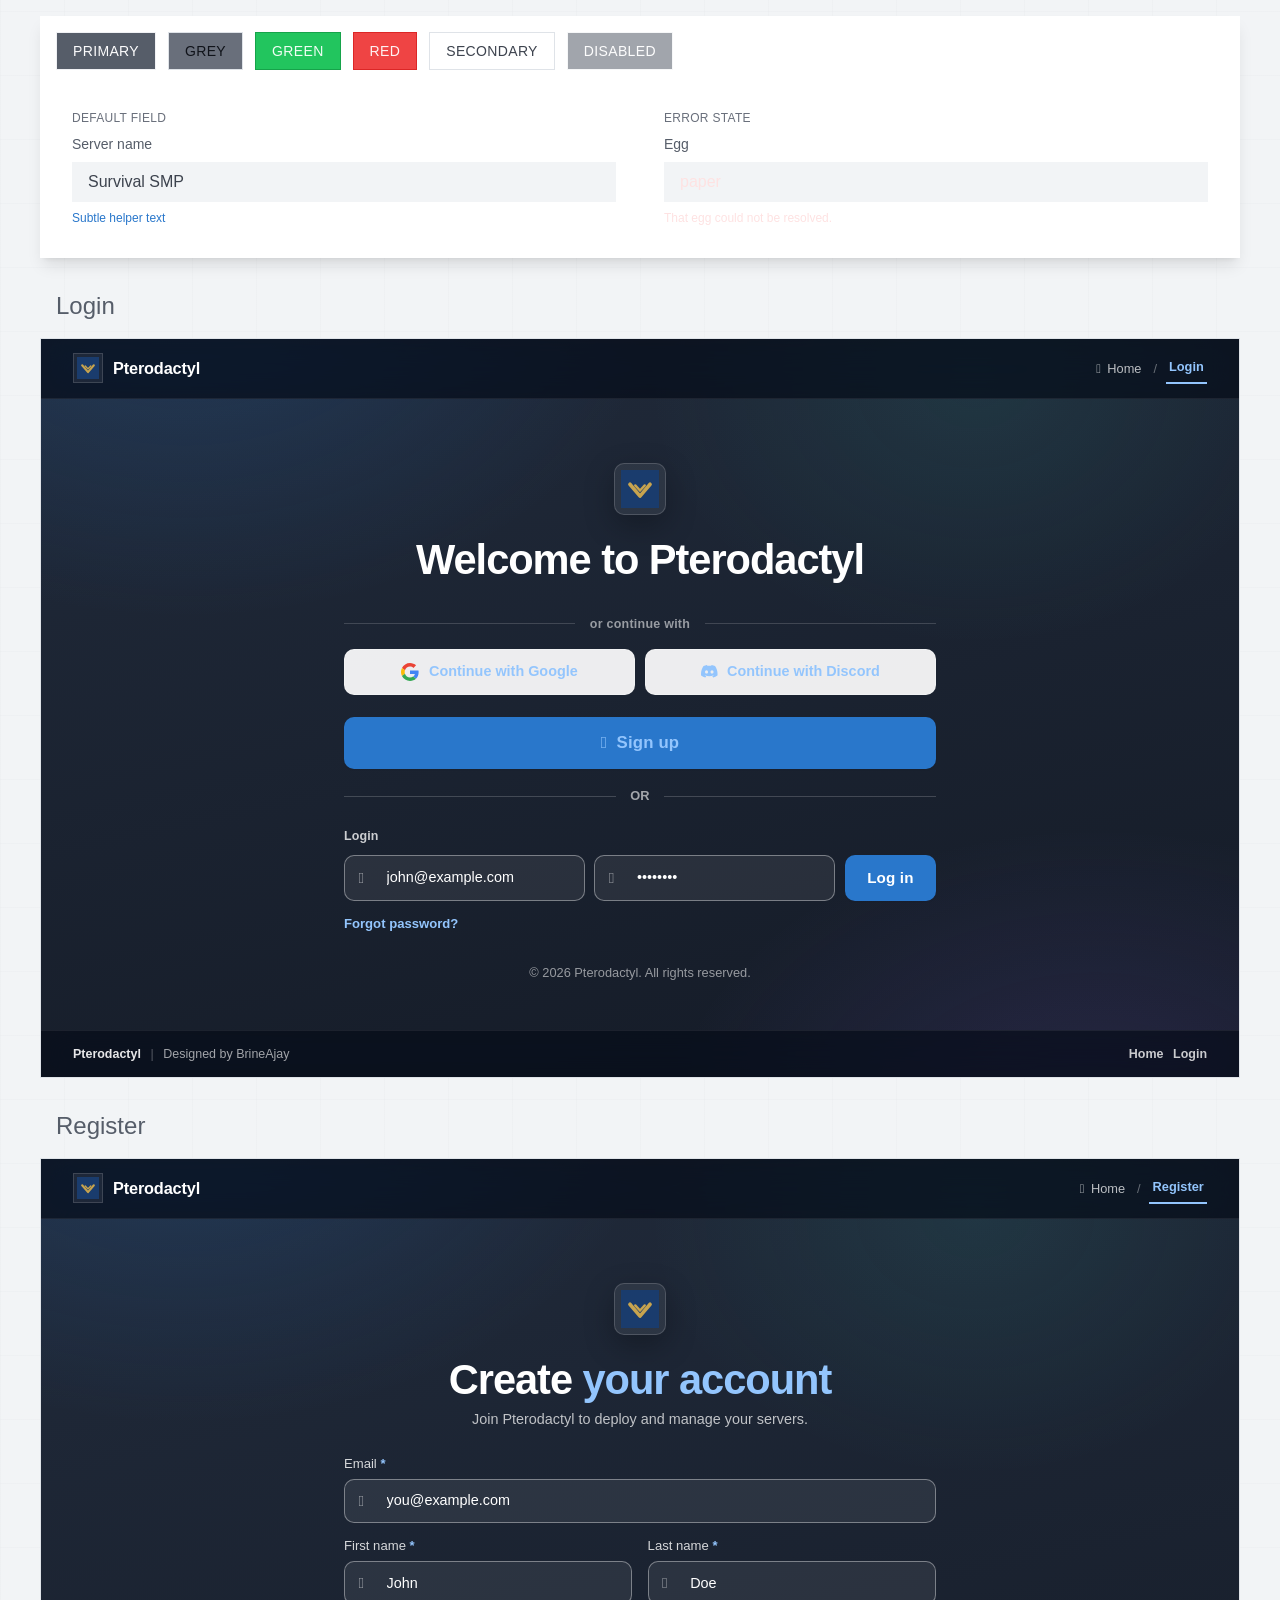
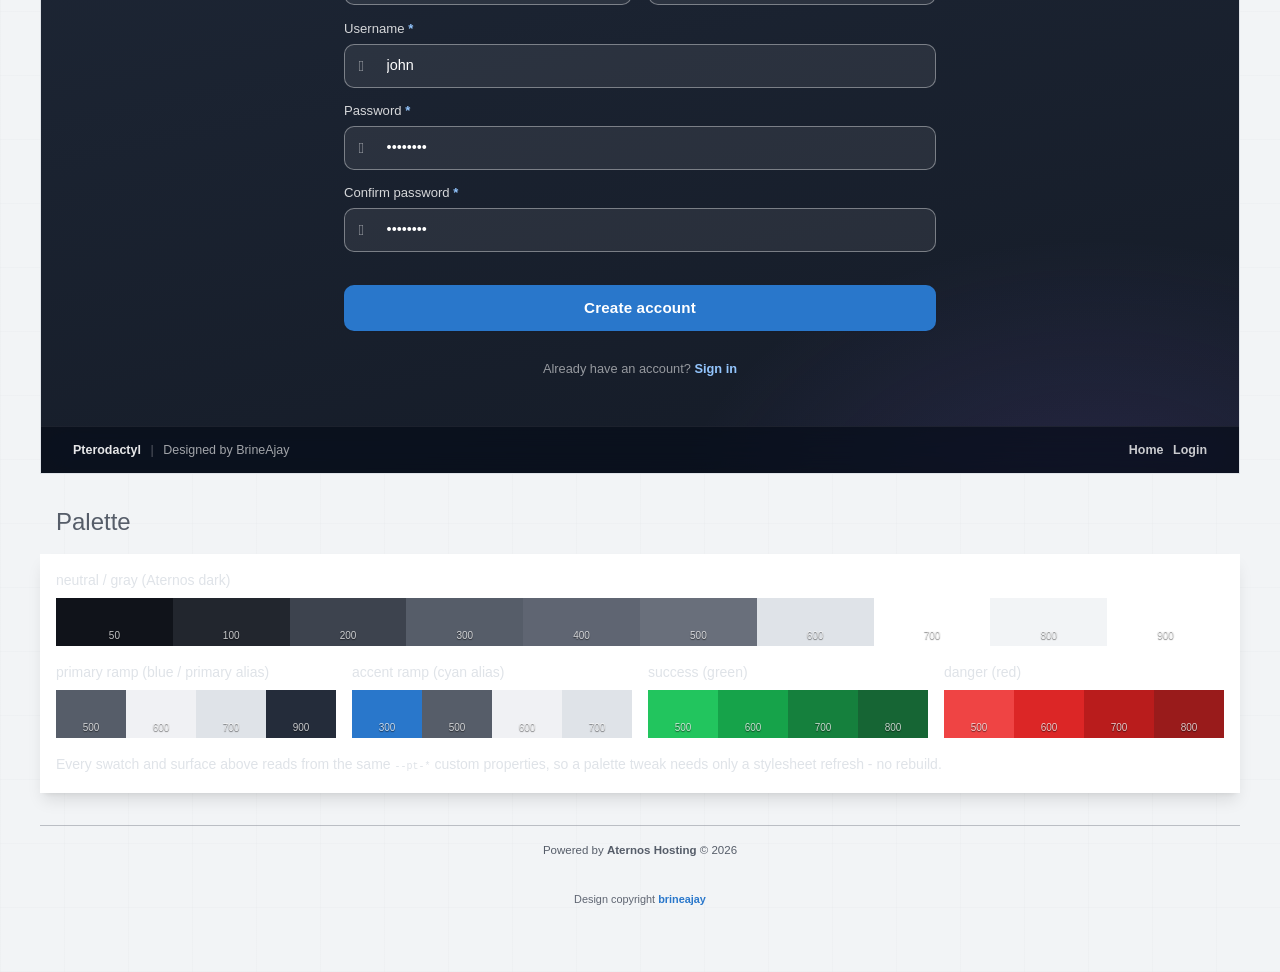
==== commit 7028c3cb: "Fix the auth underlines, the clipped logout button, and add social login Three things, in descending" ====
--- a/preview/index.html
+++ b/preview/index.html
@@ -16,14 +16,17 @@
             <div class="pt-shell-body">
                 <!-- NavigationBar.tsx ------------------------------------------>
                 <!--
-                    Mirrors the real component: a three-column grid of
-                    pt-topbar-lead (burger, brand lockup, page title), the
-                    pt-topbar-links cluster, and pt-topbar-tail carrying the
-                    icon-over-label navigation, the username with its logout
-                    button, and the avatar. There is no pt-sidebar any more - the
-                    reference shell is a topbar only - so the preview no longer
-                    renders one either, or the audit this file was used for would
-                    be reading markup that does not exist.
+                    Mirrors the real component: a two-column grid of
+                    pt-topbar-lead (burger, brand lockup, page title) taking the
+                    slack, and pt-topbar-tail carrying the icon-over-label
+                    navigation plus a pt-topbar-account group holding the username,
+                    the logout button and the avatar. There is no quick-link
+                    cluster any more: Home / Discord / Status are no longer
+                    rendered in the topbar, though Site Settings still configures
+                    them and the auth screens still use Home. There is no
+                    pt-sidebar either - the reference shell is a topbar only - so
+                    the preview no longer renders one, or the audit this file was
+                    used for would be reading markup that does not exist.
                 -->
                 <header class="pt-topbar">
                     <div class="pt-topbar-lead">
@@ -42,20 +45,6 @@
                         </span>
                     </div>
 
-                    <nav class="pt-topbar-links" aria-label="Quick links">
-                        <a href="#" title="Home" aria-label="Home">
-                            <span data-icon="home" data-icon-size="1rem"></span>
-                        </a>
-                        <a href="#" class="pt-topbar-link-discord" title="Discord" aria-label="Discord" rel="noopener noreferrer">
-                            <svg viewBox="0 0 24 24" width="1.04em" height="1.04em" fill="currentColor" aria-hidden="true" focusable="false" style="display:block">
-                                <path d="M20.317 4.3698a19.7913 19.7913 0 00-4.8851-1.5152.0741.0741 0 00-.0785.0371c-.211.3753-.4447.8648-.6083 1.2495-1.8447-.2762-3.68-.2762-5.4868 0-.1636-.3933-.4058-.8742-.6177-1.2495a.077.077 0 00-.0785-.037 19.7363 19.7363 0 00-4.8852 1.515.0699.0699 0 00-.0321.0277C.5334 9.0458-.319 13.5799.0992 18.0578a.0824.0824 0 00.0312.0561c2.0528 1.5076 4.0413 2.4228 5.9929 3.0294a.0777.0777 0 00.0842-.0276c.4616-.6304.8731-1.2952 1.226-1.9942a.076.076 0 00-.0416-.1057c-.6528-.2476-1.2743-.5495-1.8722-.8923a.077.077 0 01-.0076-.1277c.1258-.0943.2517-.1923.3718-.2914a.0743.0743 0 01.0776-.0105c3.9278 1.7933 8.18 1.7933 12.0614 0a.0739.0739 0 01.0785.0095c.1202.099.246.1981.3728.2924a.077.077 0 01-.0066.1276 12.2986 12.2986 0 01-1.873.8914.0766.0766 0 00-.0407.1067c.3604.698.7719 1.3628 1.225 1.9932a.076.076 0 00.0842.0286c1.961-.6067 3.9495-1.5219 6.0023-3.0294a.077.077 0 00.0313-.0552c.5004-5.177-.8382-9.6739-3.5485-13.6604a.061.061 0 00-.0312-.0286zM8.02 15.3312c-1.1825 0-2.1569-1.0857-2.1569-2.419 0-1.3332.9555-2.4189 2.157-2.4189 1.2108 0 2.1757 1.0952 2.1568 2.419 0 1.3332-.9555 2.4189-2.1569 2.4189zm7.9748 0c-1.1825 0-2.1569-1.0857-2.1569-2.419 0-1.3332.9554-2.4189 2.1569-2.4189 1.2108 0 2.1757 1.0952 2.1568 2.419 0 1.3332-.946 2.4189-2.1568 2.4189Z"></path>
-                            </svg>
-                        </a>
-                        <a href="#" class="pt-topbar-link-status" title="Status" aria-label="Status" rel="noopener noreferrer">
-                            <span data-icon="signal" data-icon-size="1rem"></span>
-                        </a>
-                    </nav>
-
                     <div class="pt-topbar-tail">
                         <a href="#" class="pt-topnav-item active">
                             <span class="pt-topnav-icon" data-icon="server"></span>
@@ -65,16 +54,18 @@
                             <span class="pt-topnav-icon" data-icon="user-circle"></span>
                             <span class="pt-topnav-label">Account</span>
                         </a>
-                        <div class="pt-topbar-user">
-                            <span class="pt-topbar-username">jdoe</span>
-                            <button type="button" class="pt-logout-btn">
-                                <span data-icon="sign-out-alt" data-icon-size="0.8rem"></span>
-                                <span>Logout</span>
-                            </button>
+                        <div class="pt-topbar-account">
+                            <div class="pt-topbar-user">
+                                <span class="pt-topbar-username">jdoe</span>
+                                <button type="button" class="pt-logout-btn">
+                                    <span data-icon="sign-out-alt" data-icon-size="0.8rem"></span>
+                                    <span>Logout</span>
+                                </button>
+                            </div>
+                            <span class="pt-avatar-btn" style="cursor: default">
+                                <span class="flex items-center justify-center w-full h-full rounded-full bg-gold-600 text-navy-900 text-2xs font-bold">JD</span>
+                            </span>
                         </div>
-                        <span class="pt-avatar-btn" style="cursor: default">
-                            <span class="flex items-center justify-center w-full h-full rounded-full bg-gold-600 text-navy-900 text-2xs font-bold">JD</span>
-                        </span>
                     </div>
                 </header>
 
@@ -690,6 +681,52 @@
                                             <div class="pt-auth-column">
                                                 <div class="pt-auth-heading">
                                                     <h1>Welcome to Pterodactyl</h1>
+                                                </div>
+                                                <!-- SocialLoginButtons.tsx --------->
+                                                <!--
+                                                    Mirrors the real component. The
+                                                    Google G is inline SVG for the
+                                                    same reason the real one is:
+                                                    the panel ships only
+                                                    free-solid-svg-icons, so the
+                                                    brand marks are not available
+                                                    as dependencies. Google keeps
+                                                    its four colours (their brand
+                                                    rules require the full mark on
+                                                    a light background); Discord is
+                                                    currentColor, which their rules
+                                                    permit on light.
+
+                                                    Shown here with both providers
+                                                    enabled because that is the
+                                                    only interesting case to
+                                                    eyeball - the component
+                                                    returns null when none is
+                                                    configured, so the real login
+                                                    page is simply this without
+                                                    the block.
+                                                -->
+                                                <div class="pt-auth-social">
+                                                    <div class="pt-auth-social-rule">
+                                                        <span>or continue with</span>
+                                                    </div>
+                                                    <div class="pt-auth-social-row">
+                                                        <a class="pt-auth-social-btn pt-auth-social-btn--google" href="#">
+                                                            <svg viewBox="0 0 48 48" class="pt-social-mark" aria-hidden="true" focusable="false">
+                                                                <path fill="#EA4335" d="M24 9.5c3.54 0 6.71 1.22 9.21 3.6l6.85-6.85C35.9 2.38 30.47 0 24 0 14.62 0 6.51 5.38 2.56 13.22l7.98 6.19C12.43 13.72 17.74 9.5 24 9.5z" />
+                                                                <path fill="#4285F4" d="M46.98 24.55c0-1.57-.15-3.09-.38-4.55H24v9.02h12.94c-.58 2.96-2.26 5.48-4.78 7.18l7.73 6c4.51-4.18 7.09-10.36 7.09-17.65z" />
+                                                                <path fill="#FBBC05" d="M10.53 28.59c-.48-1.45-.76-2.99-.76-4.59s.27-3.14.76-4.59l-7.98-6.19C.92 16.46 0 20.12 0 24c0 3.88.92 7.54 2.56 10.78l7.97-6.19z" />
+                                                                <path fill="#34A853" d="M24 48c6.48 0 11.93-2.13 15.89-5.81l-7.73-6c-2.15 1.45-4.92 2.3-8.16 2.3-6.26 0-11.57-4.22-13.47-9.91l-7.98 6.19C6.51 42.62 14.62 48 24 48z" />
+                                                            </svg>
+                                                            <span>Continue with Google</span>
+                                                        </a>
+                                                        <a class="pt-auth-social-btn pt-auth-social-btn--discord" href="#">
+                                                            <svg viewBox="0 0 24 24" class="pt-social-mark" aria-hidden="true" focusable="false">
+                                                                <path fill="currentColor" d="M20.317 4.3698a19.7913 19.7913 0 00-4.8851-1.5152.0741.0741 0 00-.0785.0371c-.211.3753-.4447.8648-.6083 1.2495-1.8447-.2762-3.68-.2762-5.4868 0-.1636-.3933-.4058-.8742-.6177-1.2495a.077.077 0 00-.0785-.037 19.7363 19.7363 0 00-4.8852 1.515.0699.0699 0 00-.0321.0277C.5334 9.0458-.319 13.5799.0992 18.0578a.0824.0824 0 00.0312.0561c2.0528 1.5076 4.0413 2.4228 5.9929 3.0294a.0777.0777 0 00.0842-.0276c.4616-.6304.8731-1.2952 1.226-1.9942a.076.076 0 00-.0416-.1057c-.6528-.2476-1.2743-.5495-1.8722-.8923a.077.077 0 01-.0076-.1277c.1258-.0943.2517-.1923.3718-.2914a.0743.0743 0 01.0776-.0105c3.9278 1.7933 8.18 1.7933 12.0614 0a.0739.0739 0 01.0785.0095c.1202.099.246.1981.3728.2924a.077.077 0 01-.0066.1276 12.2986 12.2986 0 01-1.873.8914.0766.0766 0 00-.0407.1067c.3604.698.7719 1.3628 1.225 1.9932a.076.076 0 00.0842.0286c1.961-.6067 3.9495-1.5219 6.0023-3.0294a.077.077 0 00.0313-.0552c.5004-5.177-.8382-9.6739-3.5485-13.6604a.061.061 0 00-.0312-.0286zM8.02 15.3312c-1.1825 0-2.1569-1.0857-2.1569-2.419 0-1.3332.9555-2.4189 2.157-2.4189 1.2108 0 2.1757 1.0952 2.1568 2.419 0 1.3332-.9555 2.4189-2.1568 2.4189zm7.9748 0c-1.1825 0-2.1569-1.0857-2.1569-2.419 0-1.3332.9554-2.4189 2.1569-2.4189 1.2108 0 2.1757 1.0952 2.1568 2.419 0 1.3332-.946 2.4189-2.1568 2.4189z" />
+                                                            </svg>
+                                                            <span>Continue with Discord</span>
+                                                        </a>
+                                                    </div>
                                                 </div>
                                                 <a class="pt-auth-signup" href="#register">
                                                     <span aria-hidden="true">&#xf234;</span>
--- a/theme/public/themes/pterodactyl/css/pterodactyl-theme.css
+++ b/theme/public/themes/pterodactyl/css/pterodactyl-theme.css
@@ -532,7 +532,6 @@
 .pt-avatar-btn:focus,
 .pt-topbar-actions > a:focus,
 .pt-topbar-actions > button:focus,
-.pt-topbar-links > a:focus,
 .pt-crumb:focus,
 .pt-server-card:focus,
 .pt-drawer-close:focus,
@@ -544,7 +543,6 @@
 .pt-avatar-btn:focus-visible,
 .pt-topbar-actions > a:focus-visible,
 .pt-topbar-actions > button:focus-visible,
-.pt-topbar-links > a:focus-visible,
 .pt-crumb:focus-visible,
 .pt-server-card:focus-visible,
 .pt-drawer-close:focus-visible,
@@ -896,17 +894,29 @@
 
 /* ----------------------------------------------------------------- topbar -- */
 
-/* Three columns - title, centred link cluster, balancing spacer - so the
- * cluster is genuinely centred at any width instead of right-aligned, and the
- * title truncates inside its own column rather than sliding under the icons. */
+/* Two columns - the lead takes the slack, the tail keeps its own track.
+ *
+ * This was `1fr auto 1fr` with an empty balancing cell so the centred link cluster
+ * could sit at 50%. With the cluster gone that arrangement cost more than it bought:
+ * the navigation, the username, the sign-out button and the avatar all shared one
+ * `1fr` track, and on a narrow window the tail was squeezed until the sign-out
+ * button lost its width and disappeared behind the avatar.
+ *
+ * `minmax(0, 1fr)` on the first track, not a bare `1fr`. A `1fr` track is really
+ * `minmax(auto, 1fr)`, whose `auto` minimum is the content's min-content size, and
+ * the brand name and page title are `white-space: nowrap` - so the track would
+ * refuse to shrink, the row would overflow the viewport, and the tail would be
+ * pushed off the right edge. `minmax(0, 1fr)` lets it collapse so the title's own
+ * `text-overflow: ellipsis` can do its job. The tail is `auto`, which means it is
+ * measured at min-content and therefore never squeezed. */
 .pt-topbar {
     position: sticky;
     top: 0;
     z-index: 30;
     display: grid;
-    grid-template-columns: 1fr auto 1fr;
-    align-items: center;
-    gap: 0.6rem;
+    grid-template-columns: minmax(0, 1fr) auto;
+    align-items: center;
+    gap: 0.9rem;
     height: 4rem;
     padding: 0 1.25rem;
     /* One of the two dark chrome islands: the reference is a white page with a
@@ -959,12 +969,16 @@
     }
 }
 
+/* `flex: none` rather than letting the track compress it. This is the cluster that
+   was being clipped: as a grid item its width came out of a shared `1fr`, and the
+   avatar - `flex: none`, 2.5rem - is the one child that cannot give any ground, so
+   the sign-out button absorbed the whole shortfall. */
 .pt-topbar-tail {
     display: flex;
     align-items: center;
     justify-content: flex-end;
     gap: 0.35rem;
-    min-width: 0;
+    flex: none;
 }
 
 /* Icon over label, the reference's navigation shape. Column layout so the label
@@ -1013,19 +1027,41 @@
     color: rgb(var(--pt-navy-300));
 }
 
+/* Username, sign-out and avatar as one unshrinkable group.
+ *
+ * These three belong together: the avatar cannot shrink (it is a fixed 2.5rem
+ * round portrait) and the sign-out button must never shrink either, because a
+ * clipped "Logout" is a control you cannot read. So they are grouped and given
+ * `flex: none`, which means the group is measured at min-content and the topbar's
+ * lead column absorbs any shortfall instead - and the lead is what has an ellipsis
+ * on it. When even that is not enough the username goes first, below.
+ *
+ * Previously these were separate flex children of the tail, so the shortfall was
+ * shared between them and the sign-out button ended up underneath the avatar. */
+.pt-topbar-account {
+    display: flex;
+    align-items: center;
+    gap: 0.5rem;
+    flex: none;
+    margin-left: 0.15rem;
+}
+
 /* Username with sign-out beneath it, as the reference stacks them. */
 .pt-topbar-user {
-    display: none;
+    display: flex;
     flex-direction: column;
     align-items: flex-end;
     gap: 0.1rem;
-    padding: 0 0.35rem;
     line-height: 1.2;
 }
 
-@media (min-width: 768px) {
-    .pt-topbar-user {
-        display: flex;
+/* Under this the bar cannot hold Servers / Account / Admin, a username and a
+ * button. The navigation is the only thing the drawer cannot reach, so the
+ * username is what goes - the sign-out button stays, because it is the one control
+ * here with no equivalent anywhere else on a phone. */
+@media (max-width: 900px) {
+    .pt-topbar-username {
+        display: none;
     }
 }
 
@@ -1039,6 +1075,7 @@
     display: inline-flex;
     align-items: center;
     gap: 0.3rem;
+    flex: none;
     padding: 0;
     border: 0;
     background: none;
@@ -1046,6 +1083,9 @@
     font-size: 0.72rem;
     font-weight: 600;
     cursor: pointer;
+    /* The label must never wrap or truncate: this is a button whose whole purpose is
+     * to be identifiable at a glance. */
+    white-space: nowrap;
     transition: color var(--pt-dur-base) ease;
 }
 
@@ -1094,6 +1134,24 @@
     white-space: nowrap;
 }
 
+/* Phone: the topbar keeps the account group and drops the navigation items.
+ *
+ * This used to be `display: none` on the whole tail, which also hid the sign-out
+ * button and the avatar - everything reachable only from the drawer. That is still
+ * true of them, but the burger needs a visible target on the far side of the bar
+ * and a bar that ends in an avatar reads better than one that ends in nothing.
+ * The three items going are exactly the three the drawer's navigation list
+ * duplicates. */
+@media (max-width: 640px) {
+    .pt-topbar-tail > .pt-topnav-item {
+        display: none;
+    }
+
+    .pt-topbar-account {
+        margin-left: 0;
+    }
+}
+
 /* The avatar at the far right, as the reference's round account portrait. */
 .pt-topbar .pt-avatar-btn {
     display: grid;
@@ -1110,125 +1168,6 @@
 .pt-topbar .pt-avatar-btn svg {
     width: 100%;
     height: 100%;
-}
-
-/* ------------------------------------------------------------ link cluster -- */
-/* Frosted pills rather than bare glyphs, so the centred row reads as a set of
- * controls instead of three icons floating in a bar. */
-.pt-topbar-links {
-    display: flex;
-    align-items: center;
-    justify-content: center;
-    gap: 0.3rem;
-}
-
-/* A soft pill is always present, not only on hover: three bare glyphs floating in
- * a bar read as leftovers, whereas a faint container that strengthens on hover
- * reads as a deliberate control group. */
-.pt-topbar-links > a {
-    display: grid;
-    place-items: center;
-    width: 2.15rem;
-    height: 2.15rem;
-    border: 1px solid rgb(255 255 255 / 0.14);
-    border-radius: 999px;
-    background-color: rgb(255 255 255 / 0.08);
-    color: rgb(var(--pt-chrome-muted));
-    font-size: 0.92rem;
-    line-height: 0;
-    text-decoration: none;
-    transition: background-color var(--pt-dur-base) ease, border-color var(--pt-dur-base) ease, color var(--pt-dur-base) ease, transform var(--pt-dur-base) ease;
-}
-
-.pt-topbar-links > a:hover,
-.pt-topbar-links > a:focus-visible {
-    background-color: rgb(255 255 255 / 0.16);
-    border-color: rgb(255 255 255 / 0.3);
-    color: #ffffff;
-    outline: none;
-    transform: translateY(-1px);
-}
-
-/* Discord keeps its brand blurple so it is recognisable at a glance; on hover
- * the other links go white, so brightening it would lose the only cue that says
- * "this one is Discord". */
-.pt-topbar-links > a.pt-topbar-link-discord {
-    color: rgb(var(--pt-discord));
-}
-
-.pt-topbar-links > a.pt-topbar-link-discord:hover,
-.pt-topbar-links > a.pt-topbar-link-discord:focus-visible {
-    background-color: rgb(88 101 242 / 0.22);
-    border-color: rgb(88 101 242 / 0.6);
-    color: rgb(var(--pt-discord));
-}
-
-@media (max-width: 480px) {
-    .pt-topbar-links > a {
-        width: 1.95rem;
-        height: 1.95rem;
-        font-size: 0.85rem;
-    }
-}
-
-/* Phone: the quick links move out of the centre and into the right corner.
- *
- * The three-column grid is what centres them on desktop - column 3 is an empty
- * balancing cell (`.pt-topbar-tail`, aria-hidden) whose only job is to make
- * column 2 sit at 50%. That trick costs a lot on a phone: the title is what
- * identifies the page, and reserving an empty column beside it pushes the title
- * left of centre while the icons float in the middle with dead space to their
- * right. Two columns instead - title takes `1fr`, links take `auto` - puts the
- * icons flush right, which is the conventional mobile header shape.
- *
- * `minmax(0, 1fr)` rather than a bare `1fr` for the first column, and that is
- * not stylistic. A `1fr` track is really `minmax(auto, 1fr)`, whose `auto`
- * minimum is the content's min-content size - and the title is `white-space:
- * nowrap`. The column therefore refuses to shrink, the row overflows the
- * viewport and the links are pushed off the right edge entirely. `minmax(0, 1fr)`
- * lets the track collapse so the title's own `text-overflow: ellipsis` can do
- * its job.
- *
- * `display: none` on the tail is load-bearing rather than cosmetic. It is the
- * third grid item, so leaving it in a two-column grid wraps it onto an implicit
- * second row and silently doubles the topbar's height.
- *
- * Above 640px nothing changes: the grid stays 1fr auto 1fr and the cluster
- * stays centred. */
-@media (max-width: 640px) {
-    .pt-topbar {
-        grid-template-columns: minmax(0, 1fr) auto;
-    }
-
-    .pt-topbar-tail {
-        display: none;
-    }
-
-    .pt-topbar-links {
-        justify-content: flex-end;
-    }
-}
-
-.pt-topbar-title {
-    flex: 1 1 auto;
-    min-width: 0;
-    font-family: var(--pt-font-heading);
-    font-size: 1.05rem;
-    font-weight: 700;
-    color: #ffffff;
-    white-space: nowrap;
-    overflow: hidden;
-    text-overflow: ellipsis;
-}
-
-.pt-topbar-title small {
-    display: block;
-    font-family: var(--pt-font-body);
-    font-size: 0.6rem;
-    font-weight: 600;
-    letter-spacing: 0.16em;
-    text-transform: uppercase;
-    color: rgb(var(--pt-gold-300));
 }
 
 .pt-burger {
@@ -1430,7 +1369,6 @@
     .pt-topbar-actions > a,
     .pt-topbar-actions > button,
     .pt-topbar-actions > .pt-action,
-    .pt-topbar-links > a,
     .pt-nav-item,
     .pt-burger,
     .pt-avatar-btn,
@@ -1784,6 +1722,128 @@
     transform: translateY(1px);
 }
 
+/* ------------------------------------------------- social sign-in buttons -- */
+
+/* The social sign-in row, above the sign-up CTA.
+ *
+ * The component renders nothing at all - not even this element - when no
+ * provider is configured, so there is no default-hidden state to override here
+ * and no gap left behind by a rule with no buttons under it. */
+.pt-auth-social {
+    margin-bottom: 1.35rem;
+}
+
+/* "or continue with" between the buttons and the sign-up CTA. Same shape as
+   `.pt-auth-or` - rules as flex children so they can share the row and stay
+   centred on the text - but quieter, because a second full-strength divider a
+   few hundred pixels from the first would compete with the sign-up button. */
+.pt-auth-social-rule {
+    display: flex;
+    align-items: center;
+    gap: 0.9rem;
+    margin-bottom: 0.95rem;
+    font-size: 0.78rem;
+    font-weight: 600;
+    letter-spacing: 0.02em;
+    color: rgb(var(--pt-white) / 0.55);
+    white-space: nowrap;
+}
+
+.pt-auth-social-rule::before,
+.pt-auth-social-rule::after {
+    content: '';
+    flex: 1 1 0;
+    height: 1px;
+    background-color: rgb(var(--pt-white) / 0.16);
+}
+
+/* One button per provider, side by side.
+ *
+ * `flex-wrap: wrap` with a `min()` width rather than a percentage each: the
+ * labels have different lengths ("Continue with Google" vs "Continue with
+ * Discord"), so percentage widths would either overflow or leave an uneven gap.
+ * This way each button is as wide as it needs to be, they share the row when
+ * there is room, and a third provider would drop to its own line instead of
+ * being squeezed. `flex: 1 1 12rem` with `min-width: 0` keeps them equal-width
+ * and able to shrink below their content. */
+.pt-auth-social-row {
+    display: flex;
+    flex-wrap: wrap;
+    gap: 0.6rem;
+}
+
+/* The button itself: a light surface with a dark label, the inverse of the rest
+   of the auth page, which is dark-on-light inverted throughout. That is not
+   arbitrary - both brand marks have to sit on a light background to be
+   recognisable: Google requires the four-colour mark on white, and Discord's
+   mark is white-on-blurple, which is invisible here. */
+.pt-auth-social-btn {
+    display: flex;
+    flex: 1 1 12rem;
+    align-items: center;
+    justify-content: center;
+    min-width: 0;
+    min-height: 2.9rem;
+    padding: 0.7rem 1.1rem;
+    border: 1px solid rgb(var(--pt-white) / 0.22);
+    border-radius: var(--pt-glass-radius-sm);
+    background-color: rgb(var(--pt-white) / 0.92);
+    color: rgb(var(--pt-navy-900));
+    font-size: 0.9rem;
+    font-weight: 600;
+    text-decoration: none;
+    transition: background-color var(--pt-dur-base) ease, border-color var(--pt-dur-base) ease, transform var(--pt-dur-fast) ease;
+}
+
+.pt-auth-social-btn:hover,
+.pt-auth-social-btn:focus-visible {
+    background-color: rgb(var(--pt-white));
+    border-color: rgb(var(--pt-white) / 0.4);
+    color: rgb(var(--pt-navy-900));
+    outline: none;
+    text-decoration: none;
+    transform: translateY(-1px);
+}
+
+.pt-auth-social-btn:active {
+    transform: translateY(0);
+}
+
+.pt-auth-social-btn span {
+    overflow: hidden;
+    text-overflow: ellipsis;
+    white-space: nowrap;
+}
+
+/* 1.15em rather than a fixed px: the glyph sits next to text whose size is set
+   in rem, so scaling with the font keeps the optical match if the label size
+   changes. The Google mark is already visually smaller than the others at the
+   same box size, so it is nudged up. */
+.pt-auth-social-btn .pt-social-mark {
+    flex: none;
+    width: 1.15em;
+    height: 1.15em;
+    margin-right: 0.6rem;
+}
+
+.pt-auth-social-btn--google .pt-social-mark {
+    width: 1.25em;
+    height: 1.25em;
+}
+
+/* Narrow phone: the buttons stop trying to share a row.
+ *
+ * Below this the two-column layout leaves each button too narrow for "Continue
+ * with Discord" to fit on one line, and with `white-space: nowrap` on the label
+ * the text would overflow its button rather than the button stacking. Full-width
+ * stacked buttons are the conventional shape here and give a comfortable touch
+   target. */
+@media (max-width: 420px) {
+    .pt-auth-social-btn {
+        flex: 1 1 100%;
+    }
+}
+
 /* "or" between the two ways in. The rules are flex children rather than
    borders on the divider itself so they can share the row and stay centred. */
 .pt-auth-or {
@@ -1839,10 +1899,23 @@
 }
 
 /* A field plus its leading glyph. The wrapper is what the glyph is positioned
- * against, so it is `relative` whether the field is stacked or in the login row. */
+ * against, so it is `relative` whether the field is stacked or in the login row.
+ *
+ * The padding is handed to the input through custom properties rather than set on
+ * it here. `.pt-auth input:not([type='checkbox']):not([type='radio'])` is three
+ * "class-level" specificity (`:not()` counts as its argument) against this
+ * wrapper's one, so a plain `padding-left` here lost - the shorthand in that later
+ * rule won on specificity, not order, and the glyph ended up sitting on the
+ * placeholder text. Variables sidestep it entirely: they inherit, so the value is
+ * resolved at the input and no selector has to out-rank anything. */
 .pt-auth-field {
     position: relative;
     min-width: 0;
+
+    /* Clears the glyph, and stays clear of the password reveal toggle, which the
+     * Input component renders inside the box on the right. */
+    --pt-auth-input-pad-l: 2.6rem;
+    --pt-auth-input-pad-r: 2.6rem;
 }
 
 /* The leading glyph, out of the input's flow: an <input> is a replaced element
@@ -1857,21 +1930,40 @@
  * not recomputed per breakpoint. */
 .pt-auth-field-icon {
     position: absolute;
-    top: 2.05rem;
+    /*
+     * Centred on the INPUT, which is not the same as centring on `.pt-auth-field` -
+     * that wrapper also contains the label, so its centre is the midpoint of
+     * label + box and the glyph lands between them.
+     *
+     * `display: contents` on Field's wrapper would let a grid put the glyph and
+     * the input in one row and centre it with `align-self`, with no arithmetic at
+     * all. It is not available here: the panel's own Input component (which the
+     * theme does not ship) wraps the <input> in a further div, so flattening one
+     * level lands on that div instead and the input stays boxed on its own.
+     *
+     * So the offset is spelled out, from three values this stylesheet fixes:
+     *   label line box   0.82rem * 1.2 (line-height set below)  = 0.984rem
+     *   label margin-bottom                                        = 0.45rem
+     *   half the input          2.75rem / 2                        = 1.375rem
+     * The label's line-height is set explicitly rather than inherited so the
+     * first term does not depend on the panel's body line-height, and the label
+     * is nowrap so the box cannot become two lines and invalidate the sum.
+     */
+    top: calc(0.984rem + 0.45rem + 1.375rem);
     left: 0.9rem;
     z-index: 1;
     display: flex;
     transform: translateY(-50%);
     pointer-events: none;
     font-size: 0.95rem;
-    color: rgb(255 255 255 / 0.5);
-}
-
-.pt-auth-field input {
-    /* Clears the glyph, and stays clear of the password reveal toggle, which
-     * the Input component renders inside the box on the right. */
-    padding-left: 2.6rem;
-    padding-right: 2.6rem;
+    color: rgb(255 255 255 / 0.55);
+}
+
+/* Inside the login row the label is clipped, which takes it out of flow - so the
+ * input starts at the top of the wrapper and the whole label term above is zero.
+ * Half of the row's 2.9rem box is the whole offset. */
+.pt-auth-inline .pt-auth-field-icon {
+    top: 1.45rem;
 }
 
 /* The inline row: username, password and the submit button side by side, which
@@ -1889,10 +1981,9 @@
 
 .pt-auth-inline .pt-auth-field {
     flex: 1 1 0;
-}
-
-.pt-auth-inline input {
-    min-height: 2.9rem;
+
+    /* Taller than a stacked field, to match the submit button beside it. */
+    --pt-auth-input-min-h: 2.9rem;
 }
 
 /* Field labels are clipped rather than removed: the row has one visible label,
@@ -1930,6 +2021,14 @@
     font-weight: 500;
     letter-spacing: 0;
     text-transform: none;
+    /* Both of these are load-bearing, not cosmetic. `line-height` fixes the label
+     * box height so `.pt-auth-field-icon`'s offset arithmetic stays correct
+     * instead of depending on the panel's inherited body line-height, and
+     * `nowrap` keeps that box one line tall. Every auth label is short enough
+     * ("Confirm password" is the longest at ~8rem) to fit the narrowest field it
+     * appears in. Do not remove either without recomputing that offset. */
+    line-height: 1.2;
+    white-space: nowrap;
 }
 
 /* The required-field marker. Accent-coloured and aria-hidden - a screen reader
@@ -1952,8 +2051,17 @@
 .pt-auth textarea,
 .pt-auth select {
     width: 100%;
-    min-height: 2.75rem;
-    padding: 0.55rem 0.85rem;
+    /* Read through variables so a field carrying a leading glyph can widen the
+     * padding without needing a selector that out-ranks this one. Defaults here
+     * are the no-glyph values; `.pt-auth-field` overrides them by inheritance. */
+    min-height: var(--pt-auth-input-min-h, 2.75rem);
+    padding: 0.55rem var(--pt-auth-input-pad-r, 0.85rem) 0.55rem var(--pt-auth-input-pad-l, 0.85rem);
+    /* Stated rather than inherited from Tailwind's preflight, because
+     * `.pt-auth-field-icon`'s `top` is computed from this box's height. Under
+     * content-box, `min-height` would be the CONTENT height and the glyph would sit
+     * low by the padding and border; the panel happens to load a border-box reset,
+     * but a geometry this load-bearing should not depend on that. */
+    box-sizing: border-box;
     border-radius: var(--pt-glass-radius-sm);
     border: 1px solid rgb(255 255 255 / 0.38);
     background-color: rgb(255 255 255 / 0.075);
@@ -1988,10 +2096,16 @@
 }
 
 /* The password field carries a reveal toggle inside it, so the right padding has
-   to leave room for the button the component renders. */
+   to leave room for the button the component renders.
+
+   Set as the variable the base rule consumes, not as `padding-right` directly:
+   the base rule's `padding` shorthand has three "class-level" specificity from
+   its two `:not()`s and was beating a plain `padding-right` here on specificity
+   rather than order, so this padding was never actually applied. Variables are
+   resolved at the element, so nothing has to out-rank anything. */
 .pt-auth input[type='password'],
 .pt-auth input[data-has-toggle] {
-    padding-right: 2.6rem;
+    --pt-auth-input-pad-r: 2.6rem;
 }
 
 /* The label row, used only when a Field is given a `labelAction` (the "Forgot
@@ -2087,16 +2201,36 @@
 /* Links on the auth screens. Light blue: the panel's own link colour is a dark
    blue chosen for the light dashboard, and on this dark page it fell below the
    contrast floor. Filled buttons stay `--pt-blue-500`, so a link never reads as
-   a button. */
-.pt-auth a {
+   a button.
+ *
+   `text-decoration: none` is repeated on `:link` and `:visited` because the bare
+   `.pt-auth a` was not enough. Tailwind's preflight hands `a` a
+   `text-decoration: inherit`, so the underline comes from whatever ancestor set
+   one, and those two qualifiers are worth two extra specificity points against
+   any panel-level `a` rule. Hover changes colour rather than adding an underline:
+   the reference's own links are undecorated, and a link that is already blue has
+   enough of a hover state without one. */
+.pt-auth a,
+.pt-auth a:link,
+.pt-auth a:visited {
     color: rgb(var(--pt-auth-accent));
     font-weight: 600;
     text-decoration: none;
 }
 
-.pt-auth a:hover {
+.pt-auth a:hover,
+.pt-auth a:focus-visible {
     color: rgb(219 234 254);
-    text-decoration: underline;
+    text-decoration: none;
+}
+
+/* Spelled out on the two links that sit below the sign-up button, since that is
+   where the underline was reported. */
+.pt-auth-aside-link,
+.pt-auth-aside-link:link,
+.pt-auth-footer a,
+.pt-auth-footer a:link {
+    text-decoration: none;
 }
 
 /* "Forgot password?" - under the row, as the reference has it, rather than
@@ -2764,6 +2898,7 @@
 .pt-avatar-btn,
 .pt-auth-emblem,
 .pt-auth-signup,
+.pt-auth-social-btn,
 .pt-auth button[type='submit'] {
     border-radius: var(--pt-glass-radius-sm) !important;
 }
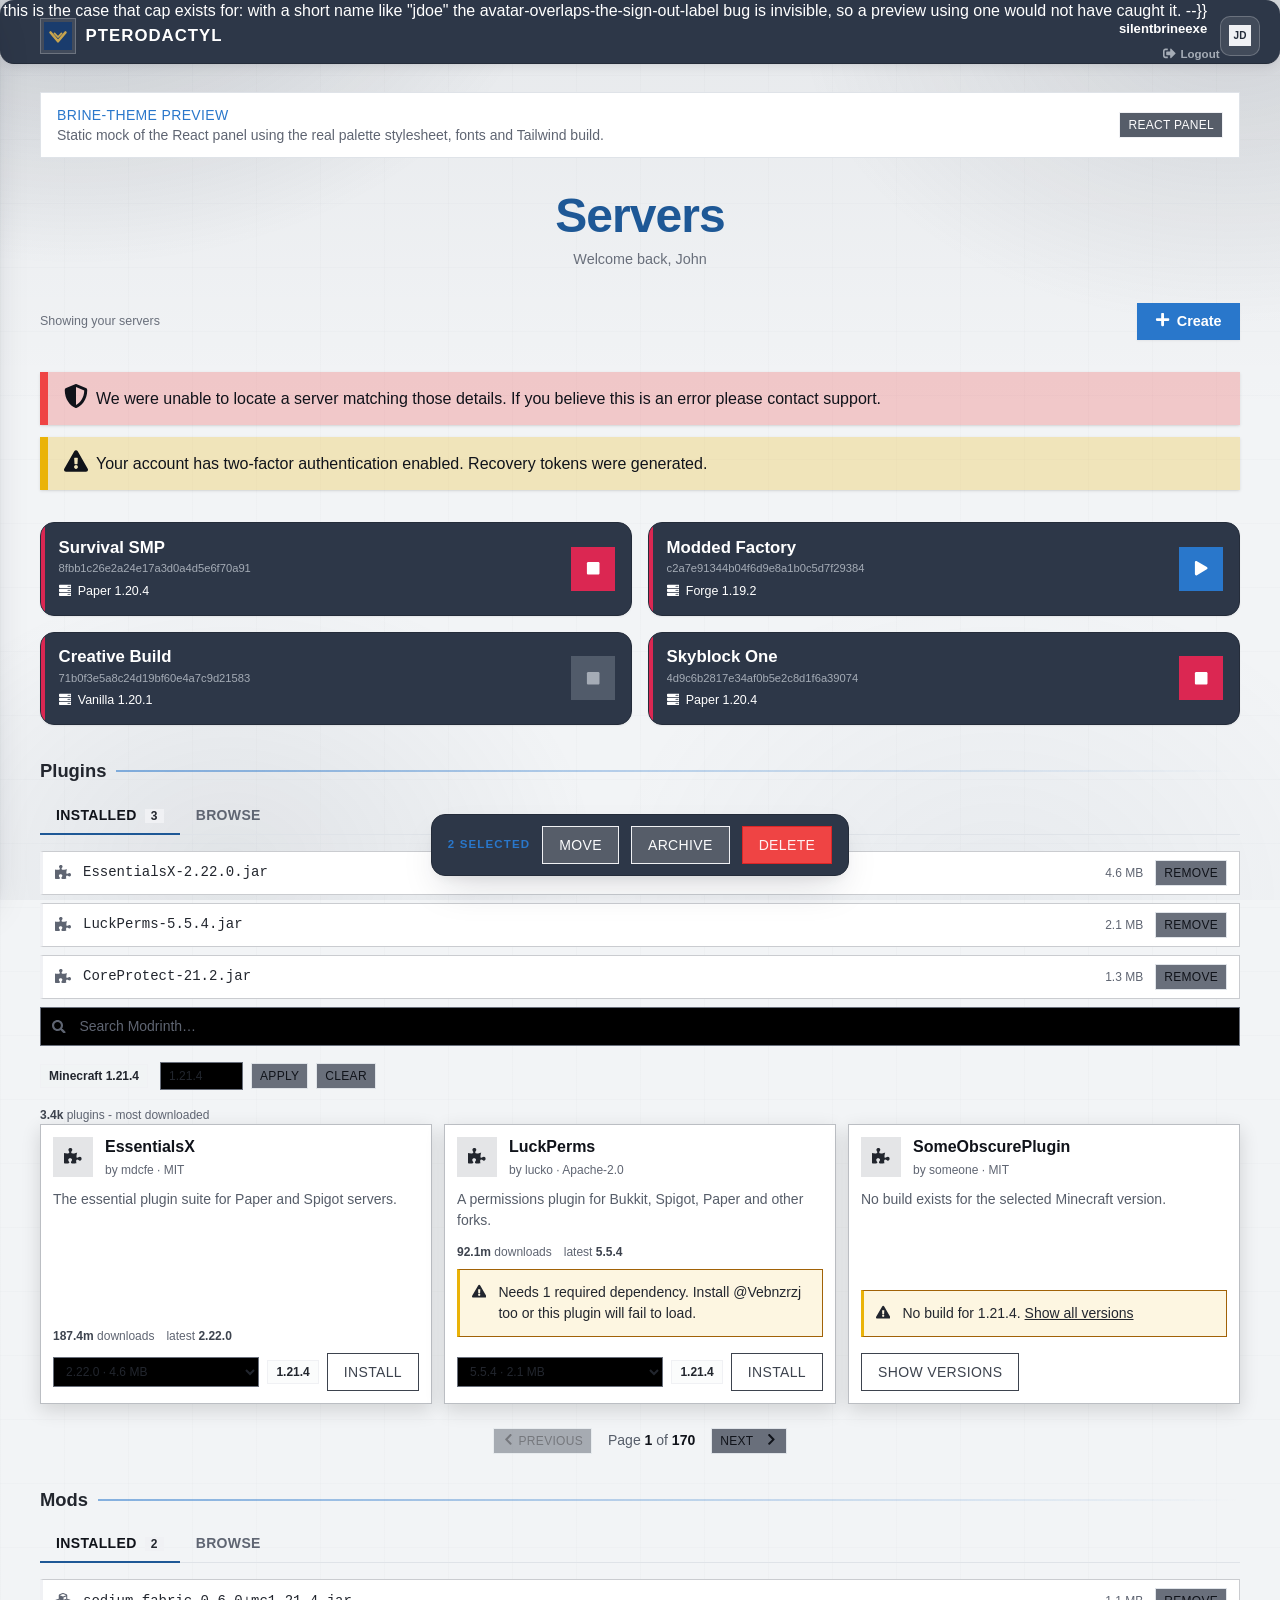
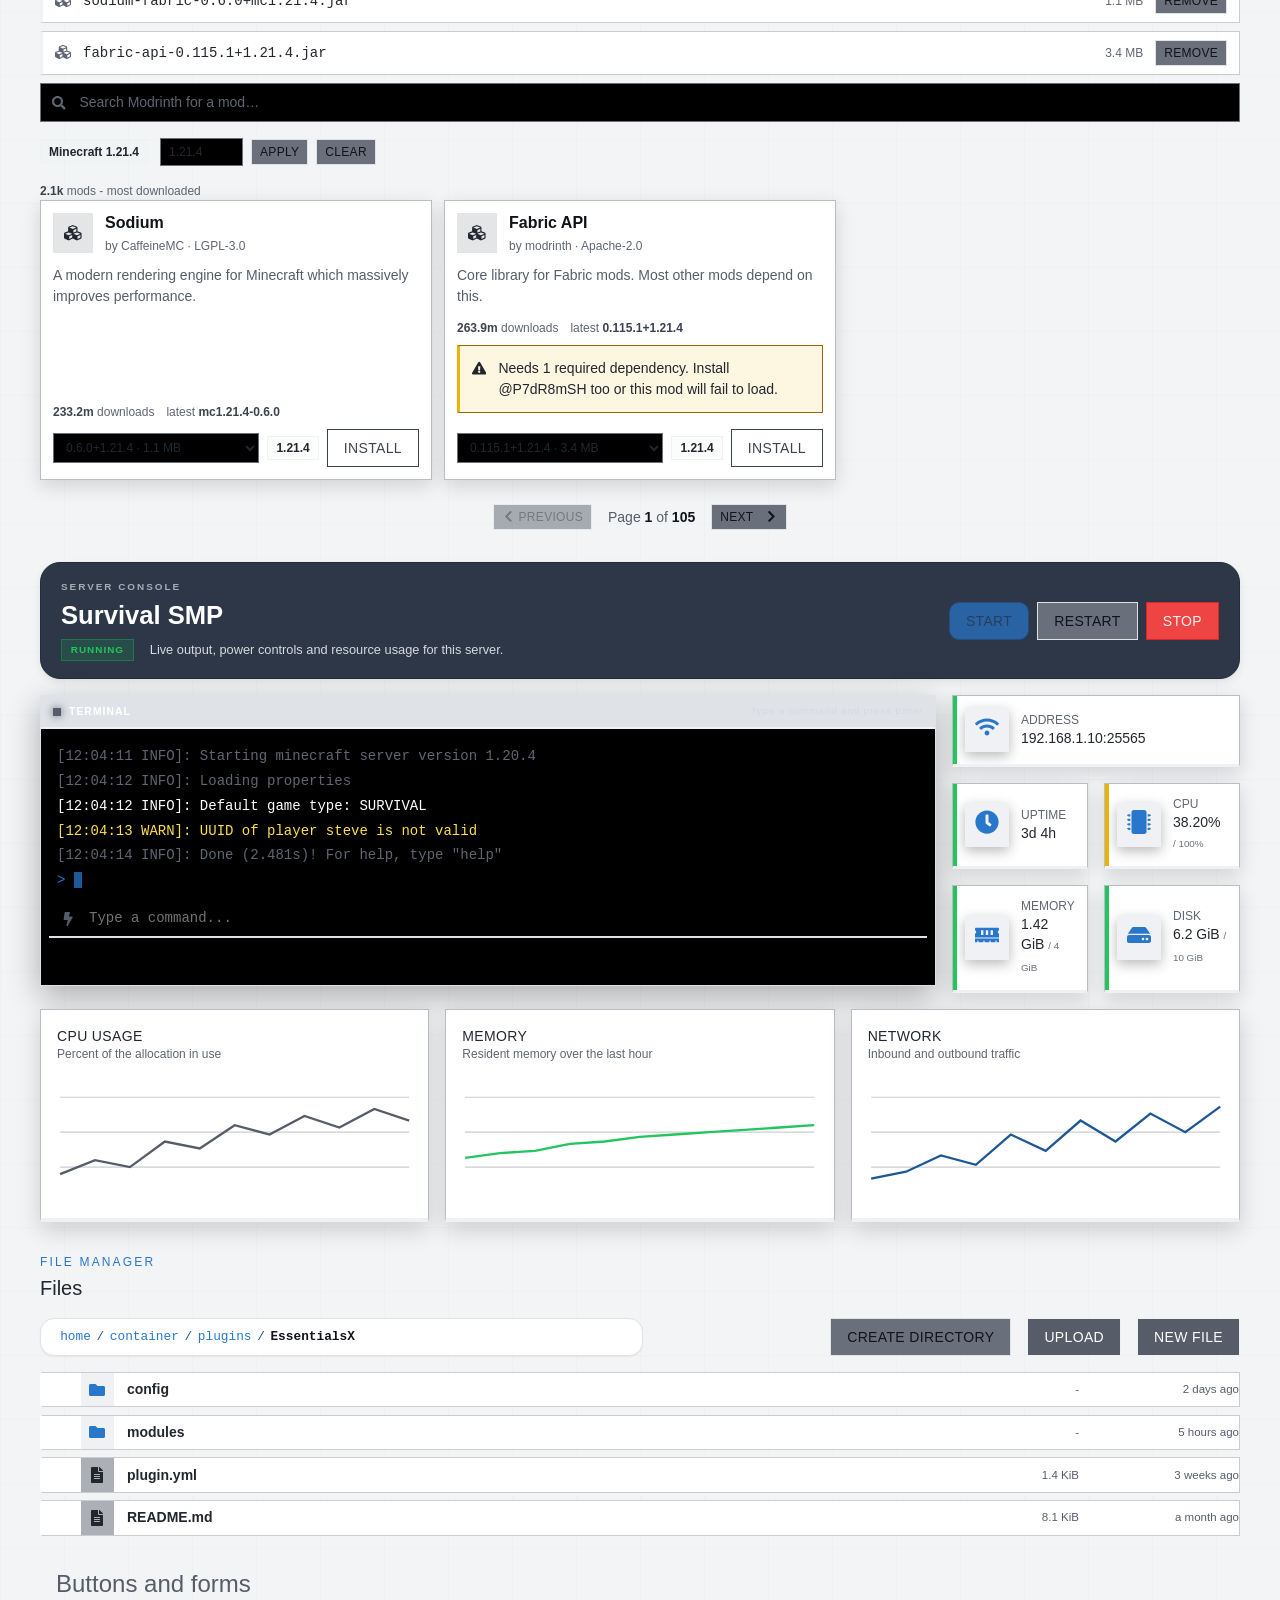
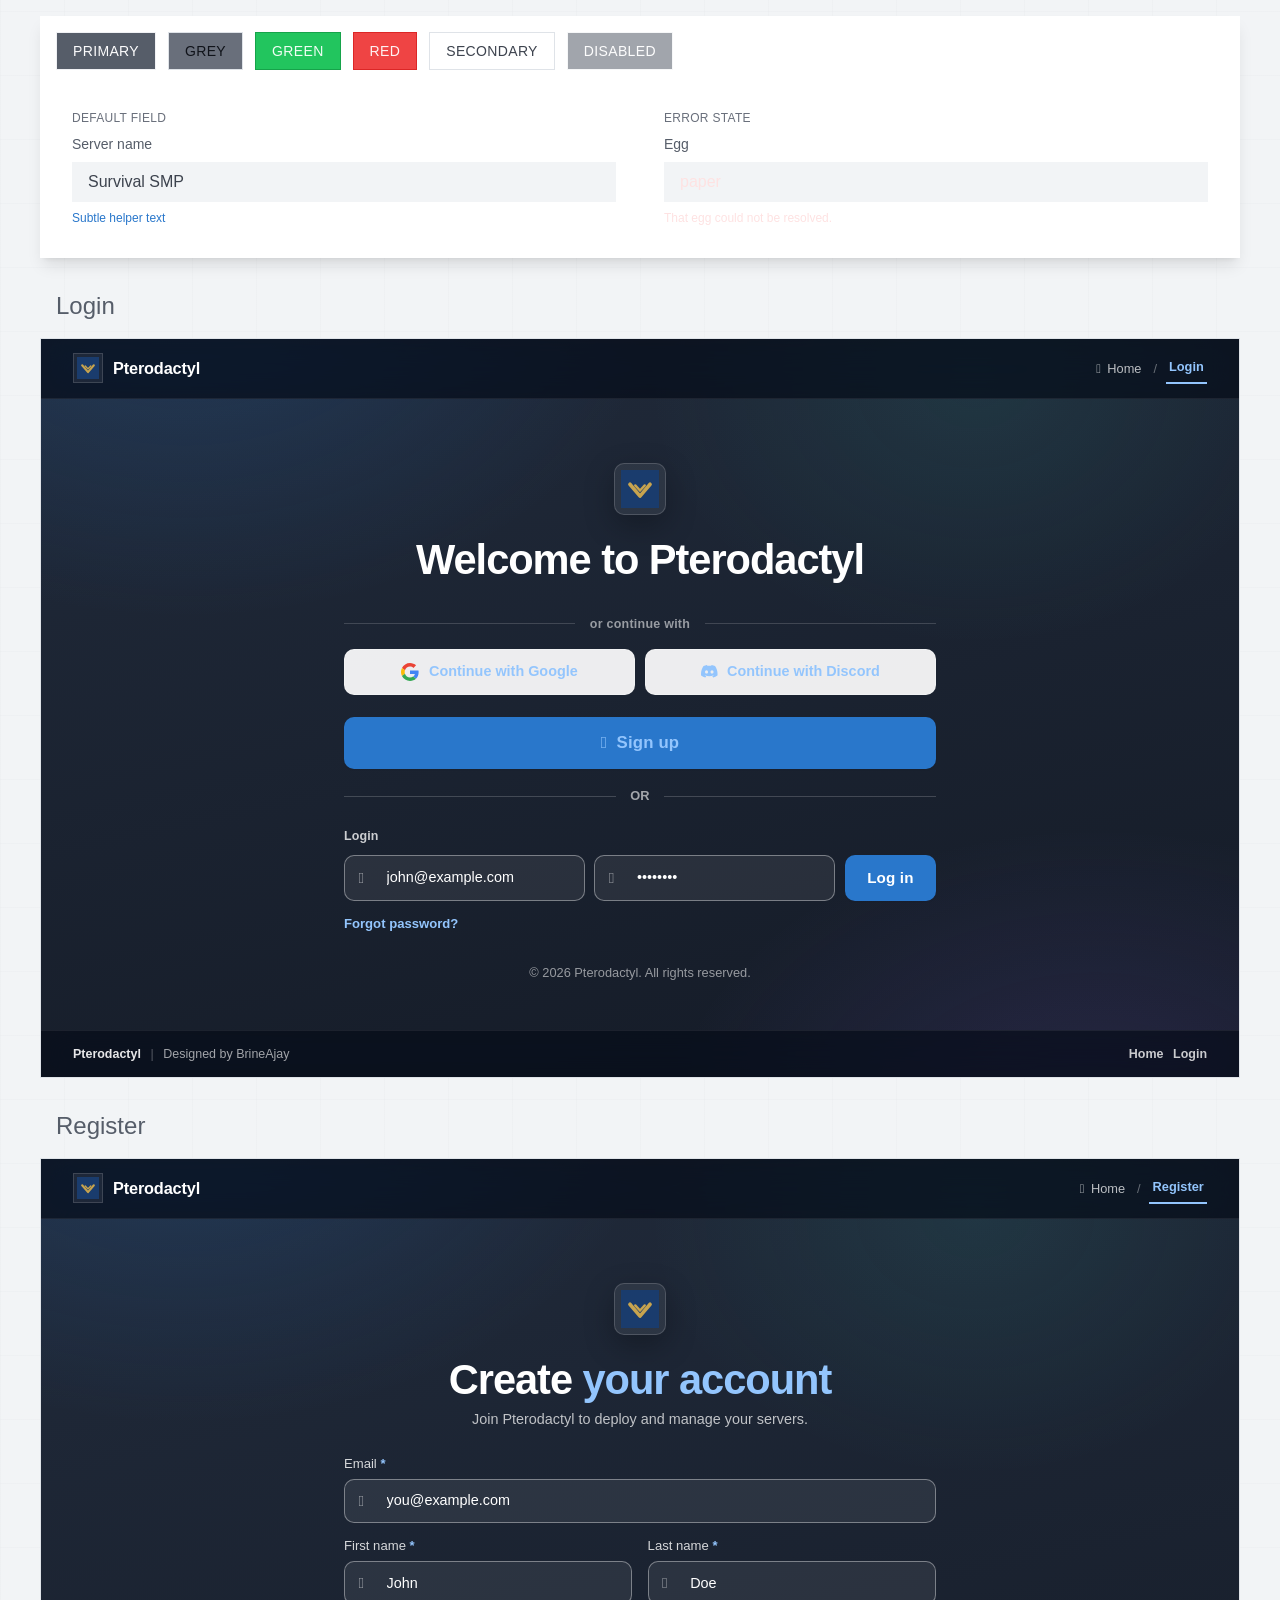
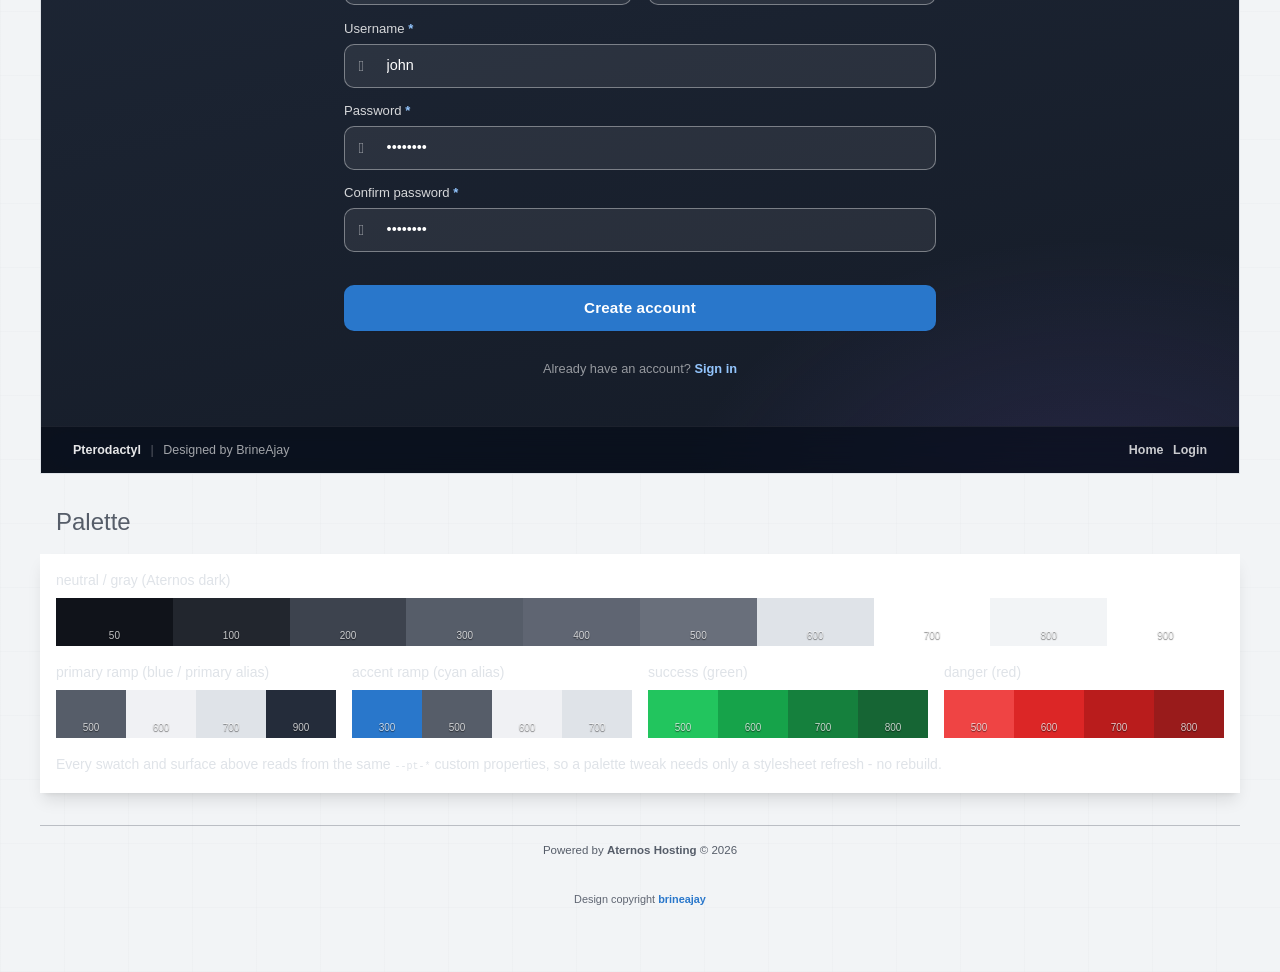
==== commit 4408539a: "Stop the avatar from sitting on top of the sign-out label A long username ("silentbrineexe") drew th" ====
--- a/preview/index.html
+++ b/preview/index.html
@@ -56,7 +56,13 @@
                         </a>
                         <div class="pt-topbar-account">
                             <div class="pt-topbar-user">
-                                <span class="pt-topbar-username">jdoe</span>
+                                {{-- A deliberately long name. The username is capped
+                                     and ellipsised, and this is the case that cap
+                                     exists for: with a short name like "jdoe" the
+                                     avatar-overlaps-the-sign-out-label bug is
+                                     invisible, so a preview using one would not
+                                     have caught it. --}}
+                                <span class="pt-topbar-username">silentbrineexe</span>
                                 <button type="button" class="pt-logout-btn">
                                     <span data-icon="sign-out-alt" data-icon-size="0.8rem"></span>
                                     <span>Logout</span>
--- a/theme/public/themes/pterodactyl/css/pterodactyl-theme.css
+++ b/theme/public/themes/pterodactyl/css/pterodactyl-theme.css
@@ -1041,7 +1041,13 @@
 .pt-topbar-account {
     display: flex;
     align-items: center;
-    gap: 0.5rem;
+    /* The gap between the sign-out button and the avatar.
+     *
+     * It was 0.5rem, which read as a collision rather than a gap: the button's
+     * label sits directly under a 2.5rem round portrait, and at 8px the "t" of
+     * "Logout" looked attached to the avatar's edge. 0.8rem is enough to separate
+     * them without the group starting to look like two unrelated controls. */
+    gap: 0.8rem;
     flex: none;
     margin-left: 0.15rem;
 }
@@ -1069,6 +1075,26 @@
     font-size: 0.82rem;
     font-weight: 600;
     color: rgb(var(--pt-chrome-ink));
+    /* The username truncates, and this is the fix for the avatar sitting ON TOP of
+     * the sign-out label rather than beside it.
+     *
+     * The account group is `flex: none`, so it is measured at min-content - and
+     * min-content for a `white-space: nowrap` string is the whole string. A long
+     * username ("silentbrineexe") therefore made the group wider than the space
+     * the topbar had, and since the avatar cannot shrink, the overflow was taken
+     * out of the spacing between them: the "Logout" label ended up underneath the
+     * round portrait, with the portrait's 2.5rem box drawn over the text.
+     *
+     * Capping the width and giving the name its own ellipsis means the name gives
+     * ground instead. The sign-out button and the avatar - the two things that
+     * have to stay legible and visible - keep their full size, and a long name
+     * costs a few characters rather than costing the control. Same trade the
+     * page title already makes, which is why `.pt-topbar-where strong` carries
+     * the same three properties. */
+    max-width: 11rem;
+    overflow: hidden;
+    text-overflow: ellipsis;
+    white-space: nowrap;
 }
 
 .pt-topbar .pt-logout-btn {
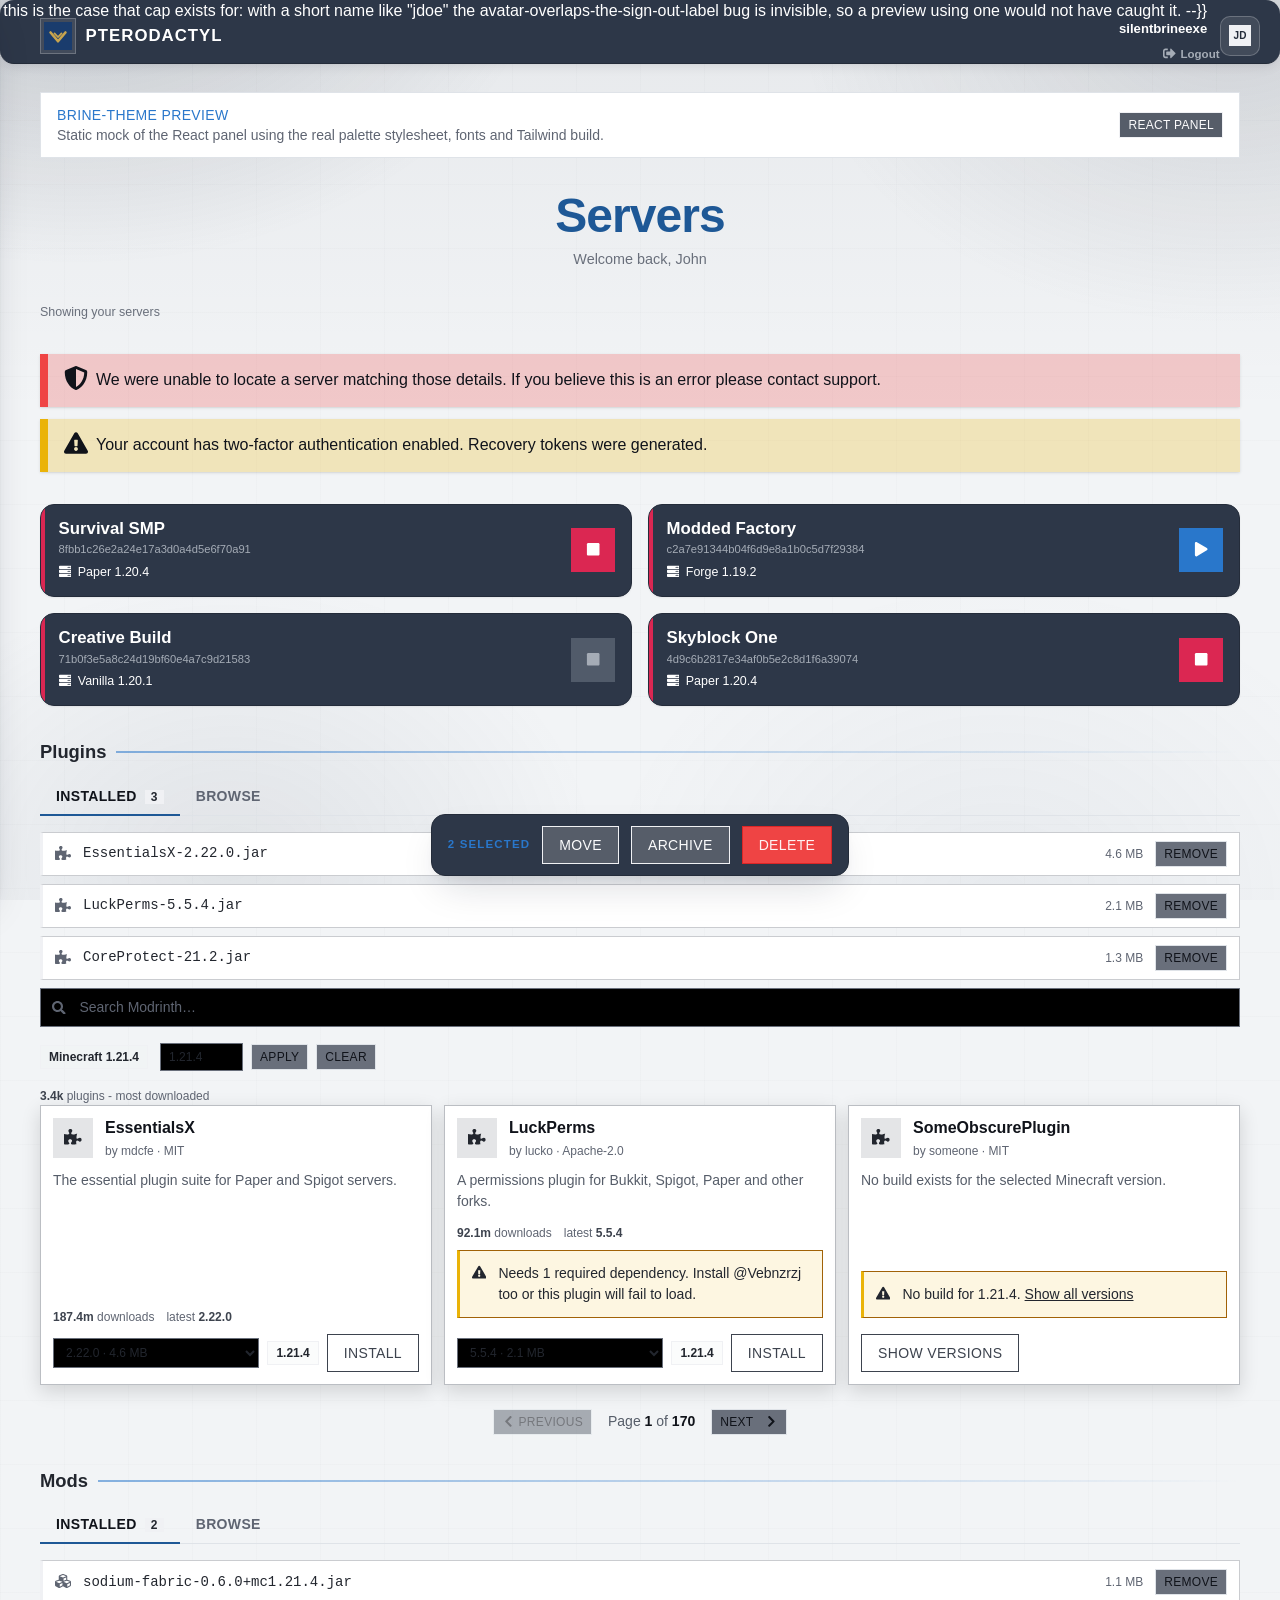
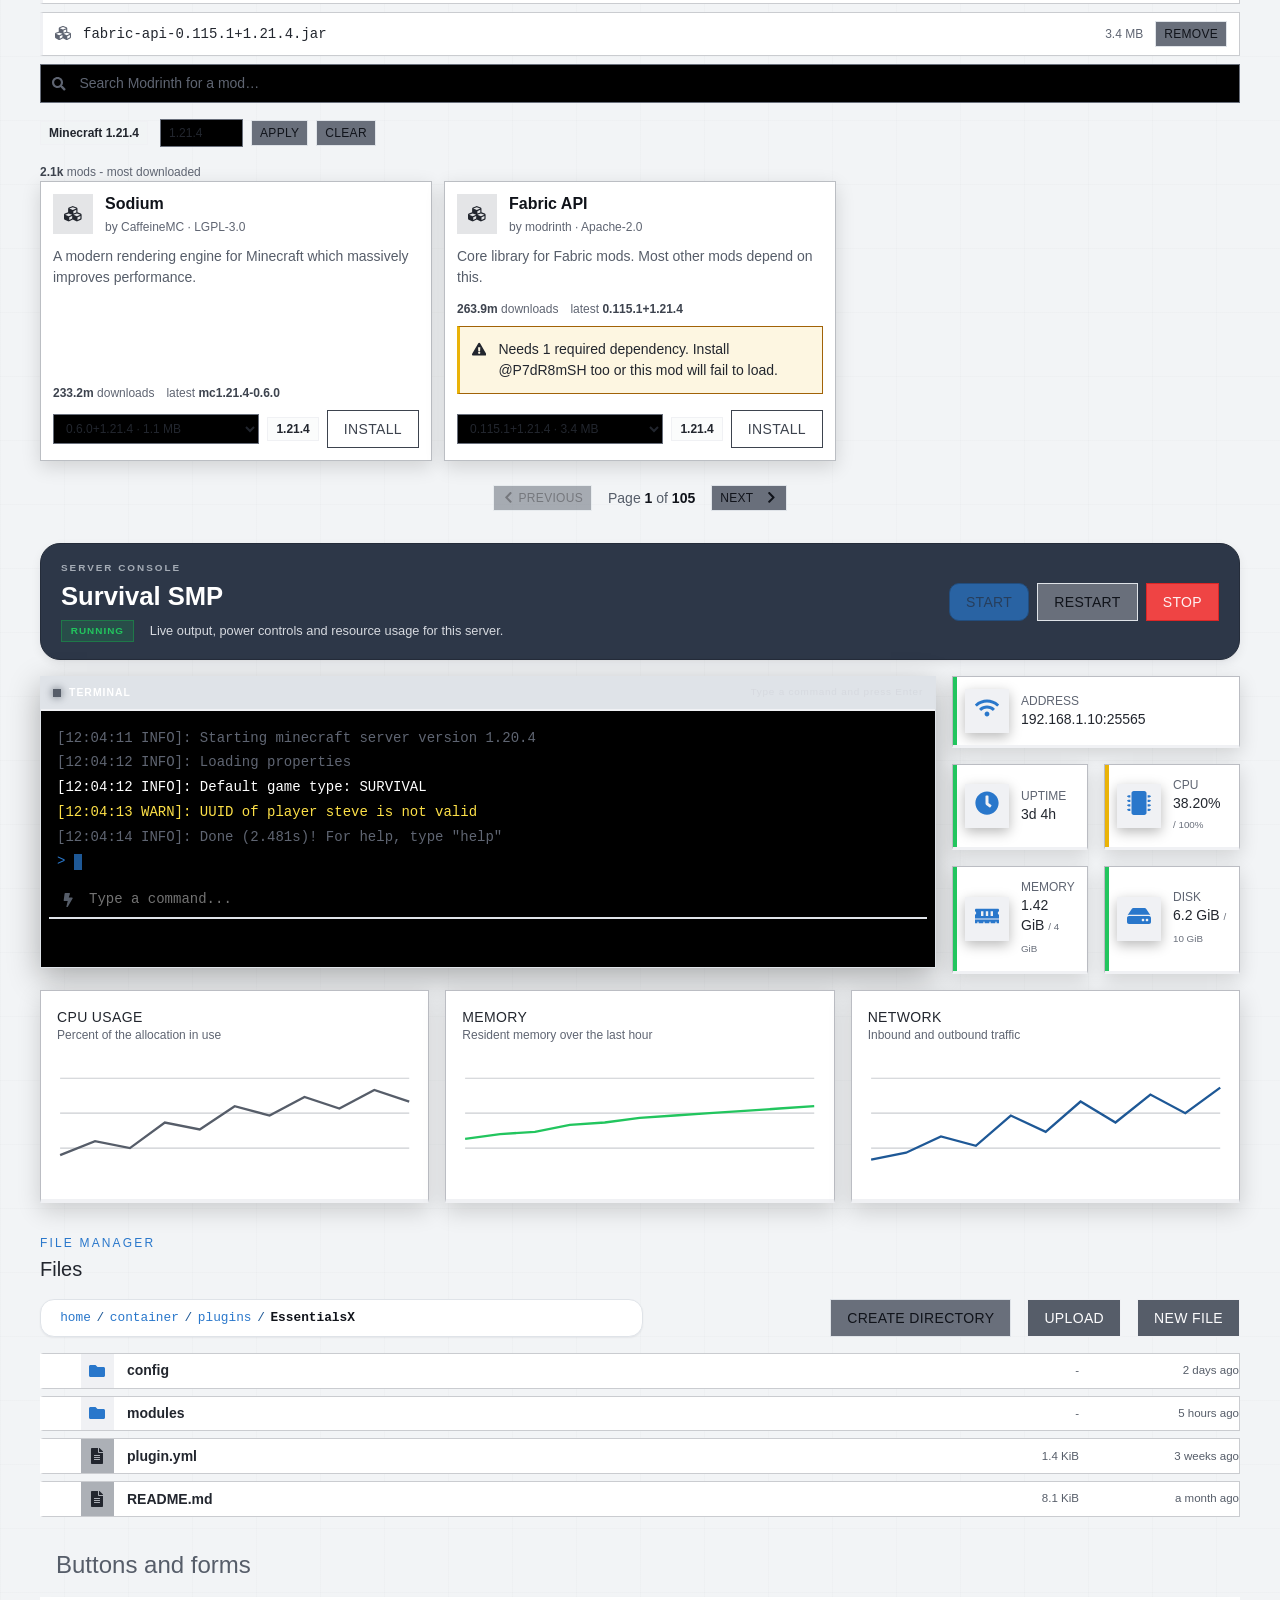
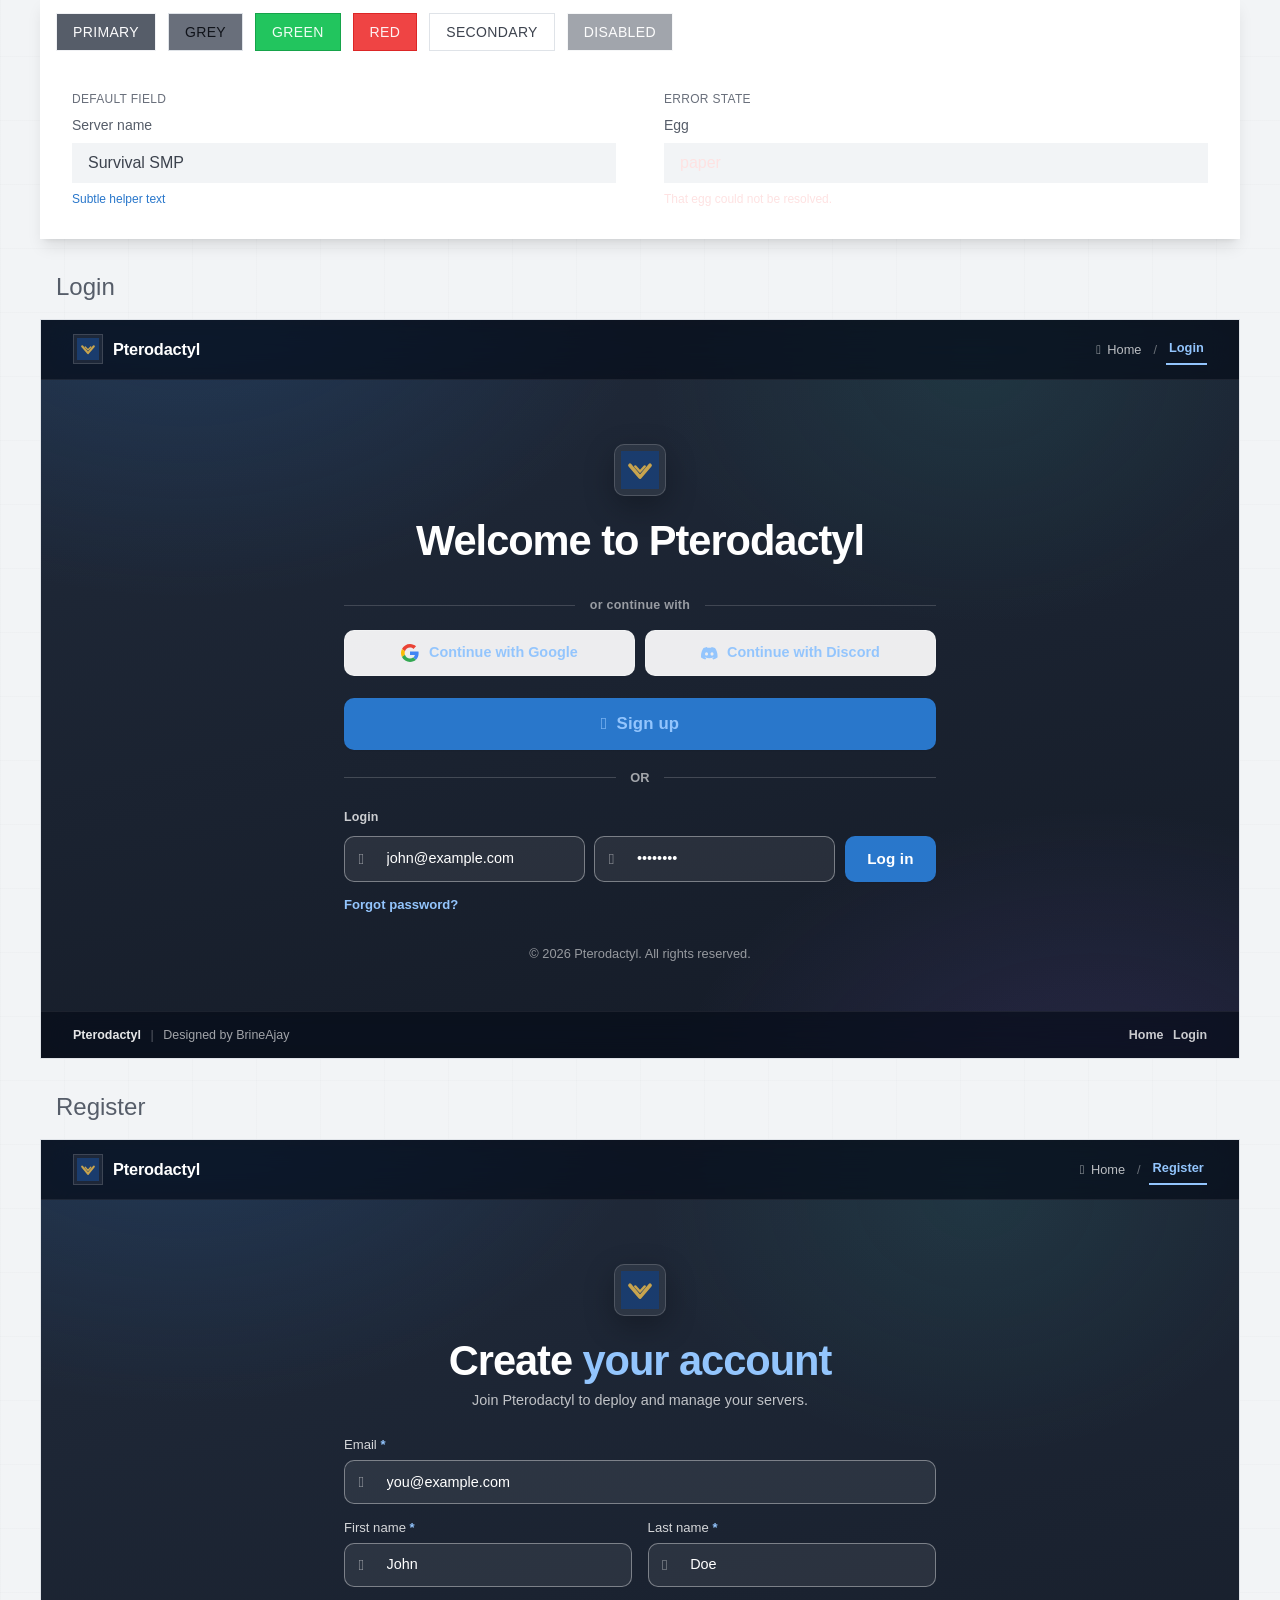
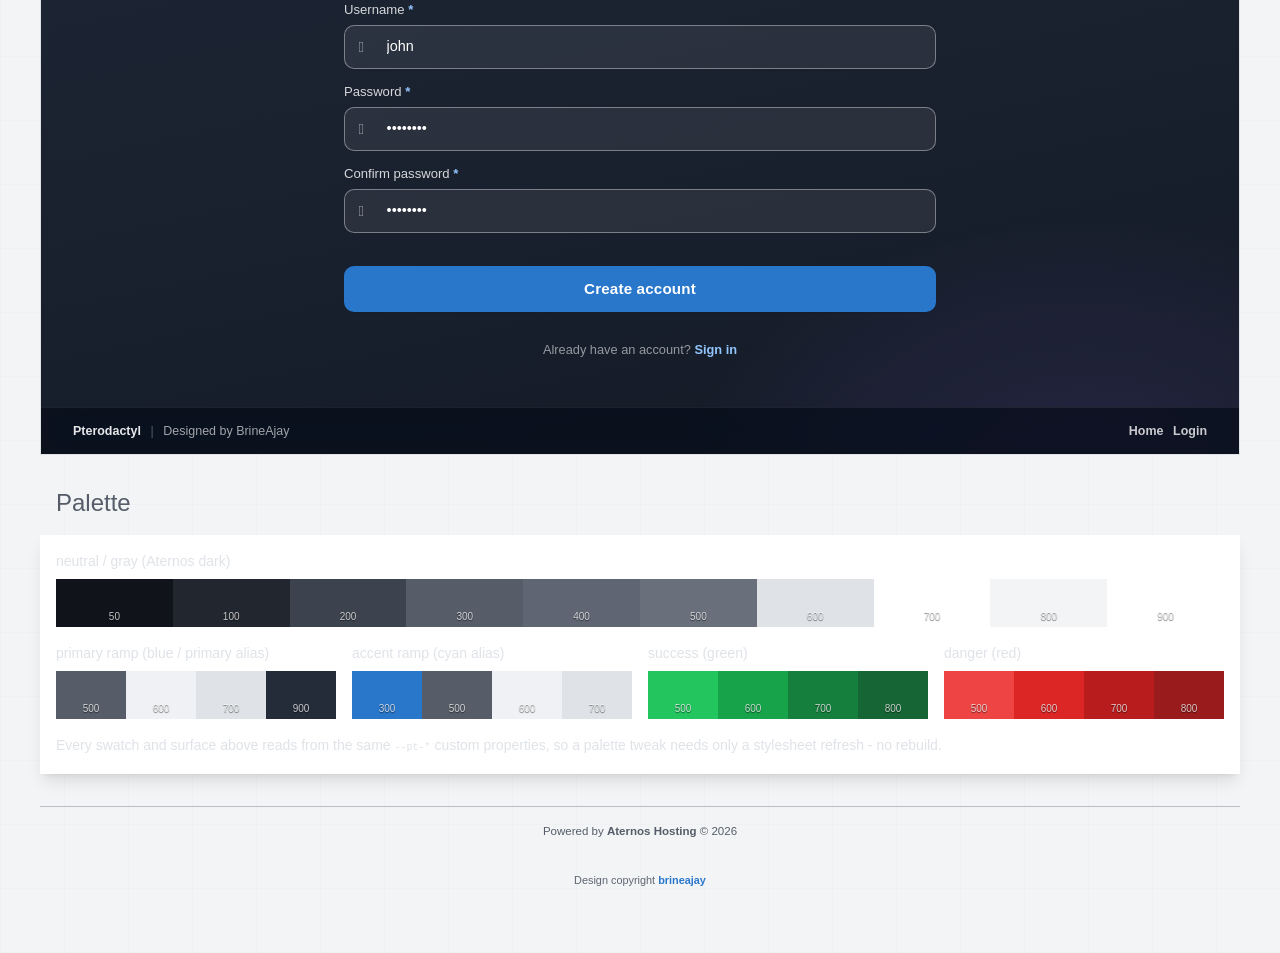
==== commit 8c391ae7: "Remove the dead Create button, and pin the avatar's minimum size The Create button is gone, and one " ====
--- a/preview/index.html
+++ b/preview/index.html
@@ -100,10 +100,6 @@
                             <div class="pt-dash-bar-lead">
                                 <span class="pt-dash-filter">Showing your servers</span>
                             </div>
-                            <a href="#" class="pt-dash-create">
-                                <span data-icon="plus" data-icon-size="0.95rem"></span>
-                                <span>Create</span>
-                            </a>
                         </div>
 
                         <!-- alert/Alert.tsx ----------------------------------->
--- a/theme/public/themes/pterodactyl/css/pterodactyl-theme.css
+++ b/theme/public/themes/pterodactyl/css/pterodactyl-theme.css
@@ -1090,7 +1090,14 @@
      * have to stay legible and visible - keep their full size, and a long name
      * costs a few characters rather than costing the control. Same trade the
      * page title already makes, which is why `.pt-topbar-where strong` carries
-     * the same three properties. */
+     * the same three properties.
+     *
+     * KEPT even though the reported case turned out to be a five-character name
+     * ("admin"), which made this look unnecessary. It is a bound, and an
+     * unbounded `nowrap` string in a `flex: none` group is exactly how the
+     * sign-out button lost its width in the first place - the same class of bug
+     * with the opposite sign, so it belongs here whether or not this particular
+     * report needed it. 11rem is wide enough that no realistic name truncates. */
     max-width: 11rem;
     overflow: hidden;
     text-overflow: ellipsis;
@@ -1178,13 +1185,30 @@
     }
 }
 
-/* The avatar at the far right, as the reference's round account portrait. */
+/* The avatar at the far right, as the reference's round account portrait.
+ *
+ * `min-width` and `min-height` are stated here as well as width/height, and that
+ * is the fix for the avatar being squeezed and covering the "Logout" label.
+ *
+ * There are two rules sizing `.pt-avatar-btn` in this file: this one (2.5rem) and
+ * a lower one further down for the drawer (2.25rem, which also sets
+ * `min-width: 2.25rem`). This selector has the higher specificity, so width and
+ * height came from here - but `min-width` is a SEPARATE property, and nothing at
+ * this specificity set it. So the box was laid out 2.5rem wide with only a 2.25rem
+ * floor, which left it free to be compressed to that floor by a constrained
+ * parent, at which point `overflow: hidden` clipped the round portrait and the
+ * leftover box was drawn over the sign-out label beside it.
+ *
+ * Stating the minimum here too means the pair cannot disagree: the avatar is 2.5rem
+ * and stays 2.5rem, and the lead column is what absorbs any shortfall instead. */
 .pt-topbar .pt-avatar-btn {
     display: grid;
     place-items: center;
     flex: none;
     width: 2.5rem;
     height: 2.5rem;
+    min-width: 2.5rem;
+    min-height: 2.5rem;
     border: 1px solid rgb(255 255 255 / 0.22);
     border-radius: 999px;
     overflow: hidden;
@@ -2453,28 +2477,14 @@
     color: rgb(var(--pt-gray-500));
 }
 
-.pt-dash-create {
-    display: inline-flex;
-    align-items: center;
-    gap: 0.4rem;
-    padding: 0.5rem 1.15rem;
-    border-radius: var(--pt-glass-radius-sm);
-    background-color: rgb(var(--pt-blue-500));
-    color: rgb(var(--pt-white));
-    font-size: 0.9rem;
-    font-weight: 700;
-    text-decoration: none;
-    box-shadow: var(--pt-shadow-sm);
-    transition: background-color var(--pt-dur-base) ease;
-}
-
-.pt-dash-create:hover,
-.pt-dash-create:focus-visible {
-    background-color: rgb(var(--pt-blue-400));
-    color: rgb(var(--pt-white));
-    outline: none;
-    text-decoration: none;
-}
+/* .pt-dash-create is gone with the button it styled.
+ *
+ * The button linked to `/`, which is the servers list it already sits on - so it
+ * was a control that went nowhere. Removed rather than pointed somewhere: this
+ * panel has no server-creation flow for a non-admin to reach from here, and
+ * inventing a destination would be worse than not having the button. The rules
+ * are removed with it so the stylesheet carries nothing for a class that no
+ * longer exists. */
 
 .pt-dash-grid {
     display: grid;
